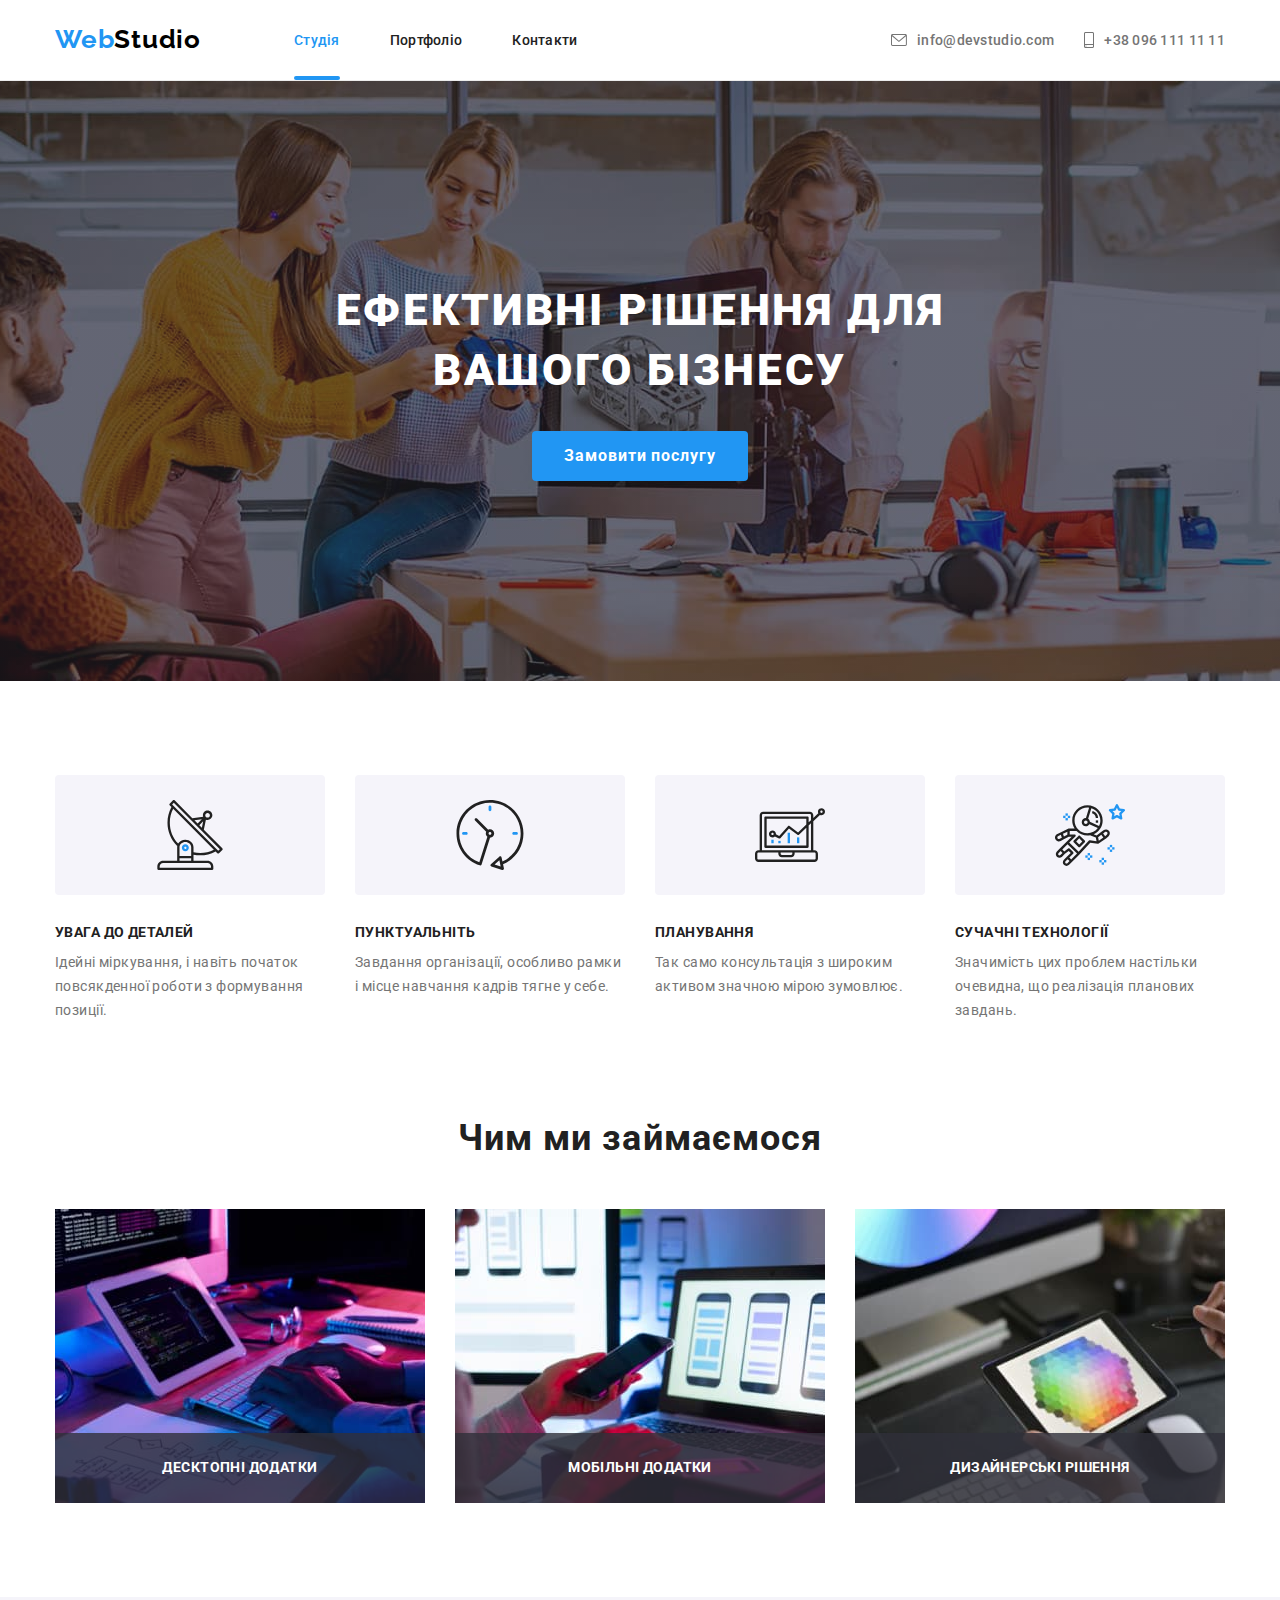
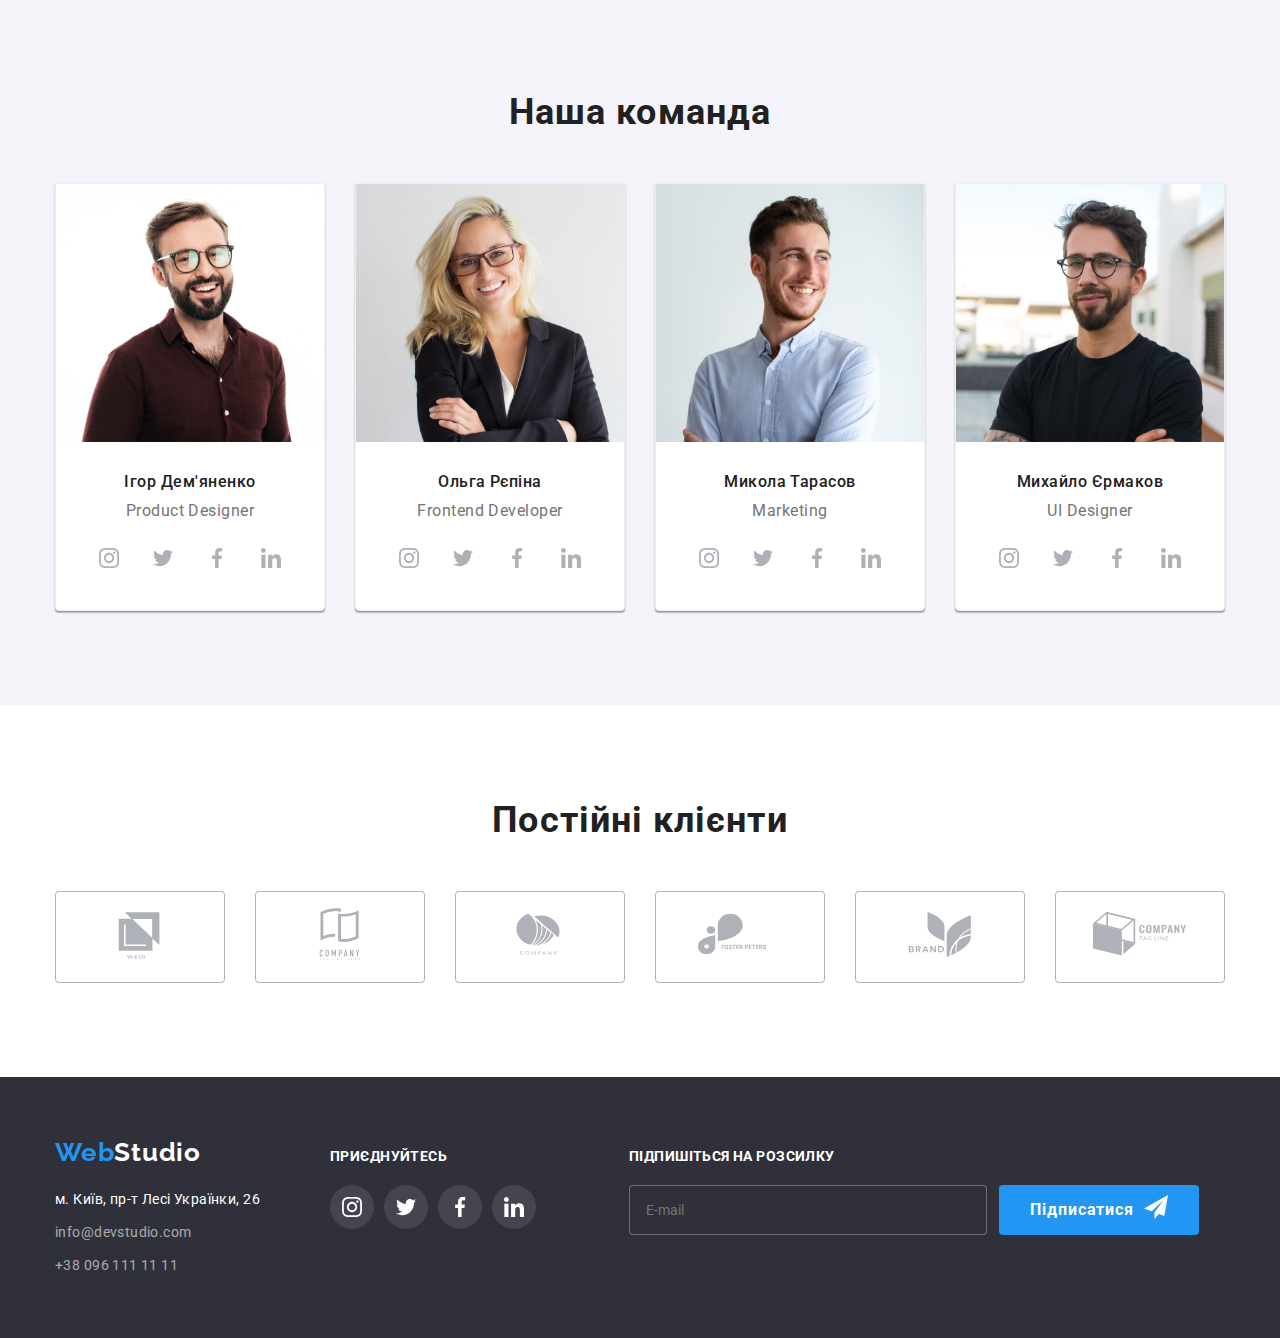
==== index.html @ 2a5bc701 "added files" ====
<!DOCTYPE html>
<html lang="uk">
  <head>
    <meta charset="UTF-8" />
    <meta http-equiv="X-UA-Compatible" content="IE=edge" />
    <meta name="viewport" content="width=device-width, initial-scale=1.0" />
    <title>WebStudio</title>
    <link rel="preconnect" href="https://fonts.googleapis.com" />
    <link rel="preconnect" href="https://fonts.gstatic.com" crossorigin />
    <link
      href="https://fonts.googleapis.com/css2?family=Raleway:wght@700&family=Roboto:wght@400;500;700;900&display=swap"
      rel="stylesheet" />
    <link
      rel="stylesheet"
      href="https://cdn.jsdelivr.net/npm/modern-normalize@1.1.0/modern-normalize.min.css" />
    <link rel="stylesheet" href="./css/main.min.css" />
    <!-- <link rel="stylesheet" href="./css/styles.css" /> -->
  </head>
  <body>
    <header class="page-header">
      <div class="container page-header-container">
        <nav class="page-navigation">
          <a class="logo link page-navigation__logo" href="./index.html">
            <span class="logo__first-part-logo">Web</span
            ><span class="logo__second-part-logo">Studio </span>
          </a>
          <ul class="menu list">
            <li>
              <a class="menu__link link current" href="./index.html">Студія</a>
            </li>
            <li>
              <a class="menu__link link" href="./portfolio.html">Портфоліо</a>
            </li>
            <li>
              <a class="menu__link link" href="#">Контакти</a>
            </li>
          </ul>
        </nav>
        <ul class="contact list">
          <li>
            <a
              class="contact-mail link"
              href="mailto:info@devstudio.com"
              target="_blank"
              rel="noopener noreferrer nofollow">
              <svg class="contact-mail__icon" width="16" height="12">
                <use href="./images/sprite.svg#icon-envelope"></use>
              </svg>

              info@devstudio.com
            </a>
          </li>
          <li>
            <a
              class="contact-tel link"
              href="tel:+380961111111"
              target="_blank"
              rel="noopener noreferrer nofollow">
              <svg class="contact-tel__icon" width="10" height="16">
                <use href="./images/sprite.svg#icon-smartphone"></use>
              </svg>

              +38 096 111 11 11
            </a>
          </li>
        </ul>
      </div>
    </header>
    <main>
      <section class="hero-section hero-overlay">
        <div class="container">
          <h1 class="hero-section__title">
            Ефективні рішення для вашого бізнесу
          </h1>
          <button class="modal-open-btn" type="button" data-modal-open>
            Замовити послугу
          </button>
        </div>
      </section>
      <section class="advantages-section">
        <div class="container">
          <h2 class="visually-hidden">Наші переваги</h2>
          <ul class="feature list">
            <li class="feature__item">
              <div class="feature__card">
                <svg
                  lang="en"
                  aria-label="antenna icon"
                  class="feature__icon"
                  width="70"
                  height="70">
                  <use href="./images/sprite.svg#icon-antenna"></use>
                </svg>
              </div>
              <h3 class="feature__title">Увага до деталей</h3>
              <p class="feature__descr">
                Ідейні міркування, і навіть початок повсякденної роботи з
                формування позиції.
              </p>
            </li>
            <li class="feature__item">
              <div class="feature__card">
                <svg
                  lang="en"
                  aria-label="clock icon"
                  class="feature__icon"
                  width="70"
                  height="70">
                  <use href="./images/sprite.svg#icon-clock"></use>
                </svg>
              </div>
              <h3 class="feature__title">Пунктуальніть</h3>
              <p class="feature__descr">
                Завдання організації, особливо рамки і місце навчання кадрів
                тягне у себе.
              </p>
            </li>
            <li class="feature__item">
              <div class="feature__card">
                <svg
                  lang="en"
                  aria-label="diagram icon"
                  class="feature__icon"
                  width="70"
                  height="70">
                  <use href="./images/sprite.svg#icon-diagram"></use>
                </svg>
              </div>
              <h3 class="feature__title">Планування</h3>
              <p class="feature__descr">
                Так само консультація з широким активом значною мірою зумовлює.
              </p>
            </li>
            <li class="feature__item">
              <div class="feature__card">
                <svg
                  lang="en"
                  aria-label="asronaut icon"
                  class="feature__icon"
                  width="70"
                  height="70">
                  <use href="./images/sprite.svg#icon-astronaut"></use>
                </svg>
              </div>
              <h3 class="feature__title">Сучачні технології</h3>
              <p class="feature__descr">
                Значимість цих проблем настільки очевидна, що реалізація
                планових завдань.
              </p>
            </li>
          </ul>
        </div>
      </section>
      <section class="section about-section">
        <div class="container">
          <h2 class="section-title">Чим ми займаємося</h2>
          <ul class="box list">
            <li class="box__item">
              <img
                src="./images/box1.jpg"
                alt="Людина працює за комп'ютером"
                width="370"
                height="294" />
              <p class="box__overlay">Десктопні додатки</p>
            </li>
            <li class="box__item">
              <img
                src="./images/box2.jpg"
                alt="Людина тримає у руці телефон"
                width="370"
                height="294" />
              <p class="box__overlay">Мобільні додатки</p>
            </li>
            <li class="box__item">
              <img
                src="./images/box3.jpg"
                alt="Людина тримає у руці планшет"
                width="370"
                height="294" />
              <p class="box__overlay">Дизайнерські рішення</p>
            </li>
          </ul>
        </div>
      </section>
      <section class="team-section section">
        <div class="container">
          <h2 class="section-title">Наша команда</h2>

          <ul class="team-list list">
            <li class="team-list__item">
              <div class="team-member">
                <img
                  src="./images/img.jpg"
                  alt="чоловік у коричневій сорочці"
                  width="270"
                  height="260" />
              </div>
              <div class="team-member__meta">
                <h3 class="team-member__name">Ігор Дем'яненко</h3>
                <p class="team-member__position">Product Designer</p>
                <ul class="social-list list">
                  <li class="social-list__item">
                    <a href="" class="social-list__link">
                      <svg
                        lang="en"
                        aria-label="instagram icon"
                        class="social-list__icon">
                        <use href="./images/sprite.svg#icon-instagram"></use>
                      </svg>
                    </a>
                  </li>
                  <li class="social-list__item">
                    <a href="" class="social-list__link">
                      <svg
                        lang="en"
                        aria-label="twitter icon"
                        class="social-list__icon">
                        <use href="./images/sprite.svg#icon-twitter"></use>
                      </svg>
                    </a>
                  </li>
                  <li class="social-list__item">
                    <a href="" class="social-list__link">
                      <svg
                        lang="en"
                        aria-label="facebook icon"
                        class="social-list__icon">
                        <use href="./images/sprite.svg#icon-facebook"></use>
                      </svg>
                    </a>
                  </li>
                  <li class="social-list__item">
                    <a href="" class="social-list__link">
                      <svg
                        lang="en"
                        aria-label="linkedin icon"
                        class="social-list__icon">
                        <use href="./images/sprite.svg#icon-linkedin"></use>
                      </svg>
                    </a>
                  </li>
                </ul>
              </div>
            </li>
            <li class="team-list__item">
              <div class="team-member">
                <img
                  src="./images/img1.jpg"
                  alt="жінка у чорному піджаку"
                  width="270"
                  height="260" />
              </div>
              <div class="team-member__meta">
                <h3 class="team-member__name">Ольга Рєпіна</h3>
                <p class="team-member__position">Frontend Developer</p>
                <ul class="social-list list">
                  <li class="social-list__item">
                    <a href="" class="social-list__link">
                      <svg
                        lang="en"
                        aria-label="instagram icon"
                        class="social-list__icon">
                        <use href="./images/sprite.svg#icon-instagram"></use>
                      </svg>
                    </a>
                  </li>
                  <li class="social-list__item">
                    <a href="" class="social-list__link">
                      <svg
                        lang="en"
                        aria-label="twitter icon"
                        class="social-list__icon">
                        <use href="./images/sprite.svg#icon-twitter"></use>
                      </svg>
                    </a>
                  </li>
                  <li class="social-list__item">
                    <a href="" class="social-list__link">
                      <svg
                        lang="en"
                        aria-label="facebook icon"
                        class="social-list__icon">
                        <use href="./images/sprite.svg#icon-facebook"></use>
                      </svg>
                    </a>
                  </li>
                  <li class="social-list__item">
                    <a href="" class="social-list__link">
                      <svg
                        lang="en"
                        aria-label="linkedin icon"
                        class="social-list__icon">
                        <use href="./images/sprite.svg#icon-linkedin"></use>
                      </svg>
                    </a>
                  </li>
                </ul>
              </div>
            </li>

            <li class="team-list__item">
              <div class="team-member">
                <img
                  src="./images/img2.jpg"
                  alt="чоловік у білій сорочці"
                  width="270"
                  height="260" />
              </div>
              <div class="team-member__meta">
                <h3 class="team-member__name">Микола Тарасов</h3>
                <p class="team-member__position">Marketing</p>
                <ul class="social-list list">
                  <li class="social-list__item">
                    <a href="" class="social-list__link">
                      <svg
                        lang="en"
                        aria-label="instagram icon"
                        class="social-list__icon">
                        <use href="./images/sprite.svg#icon-instagram"></use>
                      </svg>
                    </a>
                  </li>
                  <li class="social-list__item">
                    <a href="" class="social-list__link">
                      <svg
                        lang="en"
                        aria-label="twitter icon"
                        class="social-list__icon">
                        <use href="./images/sprite.svg#icon-twitter"></use>
                      </svg>
                    </a>
                  </li>
                  <li class="social-list__item">
                    <a href="" class="social-list__link">
                      <svg
                        lang="en"
                        aria-label="facebook icon"
                        class="social-list__icon">
                        <use href="./images/sprite.svg#icon-facebook"></use>
                      </svg>
                    </a>
                  </li>
                  <li class="social-list__item">
                    <a href="" class="social-list__link">
                      <svg
                        lang="en"
                        aria-label="linkedin icon"
                        class="social-list__icon">
                        <use href="./images/sprite.svg#icon-linkedin"></use>
                      </svg>
                    </a>
                  </li>
                </ul>
              </div>
            </li>

            <li class="team-list__item">
              <div class="team-member">
                <img
                  src="./images/img3.jpg"
                  alt="чоловік у чорній футболці"
                  width="270"
                  height="260" />
              </div>

              <div class="team-member__meta">
                <h3 class="team-member__name">Михайло Єрмаков</h3>
                <p class="team-member__position">UI Designer</p>
                <ul class="social-list list">
                  <li class="social-list__item">
                    <a href="" class="social-list__link">
                      <svg
                        lang="en"
                        aria-label="instagram icon"
                        class="social-list__icon">
                        <use href="./images/sprite.svg#icon-instagram"></use>
                      </svg>
                    </a>
                  </li>
                  <li class="social-list__item">
                    <a href="" class="social-list__link">
                      <svg
                        lang="en"
                        aria-label="twitter icon"
                        class="social-list__icon">
                        <use href="./images/sprite.svg#icon-twitter"></use>
                      </svg>
                    </a>
                  </li>
                  <li class="social-list__item">
                    <a href="" class="social-list__link">
                      <svg
                        lang="en"
                        aria-label="facebook icon"
                        class="social-list__icon">
                        <use href="./images/sprite.svg#icon-facebook"></use>
                      </svg>
                    </a>
                  </li>
                  <li class="social-list__item">
                    <a href="" class="social-list__link">
                      <svg
                        lang="en"
                        aria-label="linkedin icon"
                        class="social-list__icon">
                        <use href="./images/sprite.svg#icon-linkedin"></use>
                      </svg>
                    </a>
                  </li>
                </ul>
              </div>
            </li>
          </ul>
        </div>
      </section>

      <section class="clients-section section">
        <div class="container">
          <h2 class="section-title">Постійні клієнти</h2>
          <ul class="clients-list list">
            <li class="clients-list__item">
              <a href="" class="clients-list__link link">
                <svg
                  lang="en"
                  aria-label="logo yaco icon"
                  class="clients-list__icon"
                  width="106"
                  height="60">
                  <use href="./images/sprite.svg#icon-logoyaco"></use>
                </svg>
              </a>
            </li>
            <li class="clients-list__item">
              <a href="" class="clients-list__link link">
                <svg
                  lang="en"
                  aria-label="logo company"
                  class="clients-list__icon"
                  width="106"
                  height="60">
                  <use href="./images/sprite.svg#icon-logocompany"></use>
                </svg>
              </a>
            </li>
            <li class="clients-list__item">
              <a href="" class="clients-list__link link">
                <svg
                  lang="en"
                  aria-label="logo company"
                  class="clients-list__icon"
                  width="106"
                  height="60">
                  <use href="./images/sprite.svg#icon-logocomp"></use>
                </svg>
              </a>
            </li>
            <li class="clients-list__item">
              <a href="" class="clients-list__link link">
                <svg
                  lang="en"
                  aria-label="logo foster peters"
                  class="clients-list__icon"
                  width="106"
                  height="60">
                  <use href="./images/sprite.svg#icon-foster"></use>
                </svg>
              </a>
            </li>
            <li class="clients-list__item">
              <a href="" class="clients-list__link link">
                <svg
                  lang="en"
                  aria-label="logo brand"
                  class="clients-list__icon"
                  width="106"
                  height="60">
                  <use href="./images/sprite.svg#icon-brand"></use>
                </svg>
              </a>
            </li>
            <li class="clients-list__item">
              <a href="" class="clients-list__link link">
                <svg
                  lang="en"
                  aria-label="logo company tag line"
                  class="clients-list__icon"
                  width="106"
                  height="60">
                  <use href="./images/sprite.svg#icon-tagline"></use>
                </svg>
              </a>
            </li>
          </ul>
        </div>
      </section>
    </main>

    <footer class="footer-section">
      <div class="container">
        <div class="address-container">
          <div>
            <a class="logo link" href="./index.html">
              <span class="logo__first-part-logo">Web</span
              ><span class="footer-section__logo">Studio </span>
            </a>
            <address class="address-section">
              <ul class="footer-list list">
                <li class="footer-list__item">
                  <a
                    class="footer-list__address link"
                    href="https://goo.gl/maps/guukoqneZC2maSvj9"
                    target="_blank"
                    rel="noopener noreferrer nofollow"
                    >м. Київ, пр-т Лесі Українки, 26</a
                  >
                </li>
                <li class="footer-list__item">
                  <a
                    class="footer-list__email link"
                    href="mailto:info@devstudio.com"
                    target="_blank"
                    rel="noopener noreferrer nofollow"
                    >info@devstudio.com</a
                  >
                </li>
                <li class="footer-list__item">
                  <a
                    class="footer-list__tel link"
                    href="tel:+380961111111"
                    target="_blank"
                    rel="noopener noreferrer nofollow"
                    >+38 096 111 11 11</a
                  >
                </li>
              </ul>
            </address>
          </div>
          <div class="footer-social-links">
            <strong class="footer-social-links__title">приєднуйтесь</strong>
            <ul class="footer-social-list list">
              <li class="footer-social-list__item">
                <a href="" class="footer-social-list__link">
                  <svg
                    lang="en"
                    aria-label="instagram icon"
                    class="footer-social-list__icon">
                    <use href="./images/sprite.svg#icon-instagram-footer"></use>
                  </svg>
                </a>
              </li>
              <li class="footer-social-list__item">
                <a href="" class="footer-social-list__link">
                  <svg
                    lang="en"
                    aria-label="twitter icon"
                    class="footer-social-list__icon">
                    <use href="./images/sprite.svg#icon-twitter-footer"></use>
                  </svg>
                </a>
              </li>
              <li class="footer-social-list__item">
                <a href="" class="footer-social-list__link">
                  <svg
                    lang="en"
                    aria-label="facebook icon"
                    class="footer-social-list__icon">
                    <use href="./images/sprite.svg#icon-facebook-footer"></use>
                  </svg>
                </a>
              </li>
              <li class="footer-social-list__item">
                <a href="" class="footer-social-list__link">
                  <svg
                    lang="en"
                    aria-label="linkedin icon"
                    class="footer-social-list__icon">
                    <use href="./images/sprite.svg#icon-linkedin-footer"></use>
                  </svg>
                </a>
              </li>
            </ul>
          </div>
          <form class="subscribe-form">
            <div class="subscribe-section">
              <strong class="subscribe-form__title"
                >Підпишіться на розсилку</strong
              >
              <span class="subscribe-form__field">
                <label class="subscribe-form__label"></label>

                <input
                  type="email"
                  name="user-email"
                  placeholder="E-mail"
                  class="subscribe-form__input"
                  required />

                <button type="submit" class="subscribe-btn">
                  Підписатися
                  <svg class="subscribe-btn__icon" width="24" height="24">
                    <use href="./images/sprite.svg#icon-send"></use>
                  </svg>
                </button>
              </span>
            </div>
          </form>
        </div>
      </div>
    </footer>

    <div class="backdrop is-hidden" data-modal>
      <div class="modal">
        <button type="button" class="close-modal-btn" data-modal-close>
          <svg class="close-modal-btn__icon" width="18" height="18">
            <use href="./images/sprite.svg#icon-close"></use>
          </svg>
        </button>
        <p class="modal-form-title">Залиште свої дані, ми вам передзвонимо</p>
        <form class="modal-form">
          <label class="modal-form__label">
            <span class="modal-form__text">Ім'я</span>
            <span class="modal-form__wrapper">
              <input
                type="text"
                name="user-name"
                class="modal-form__input"
                required
                pattern="[a-zA-Zа-яА-ЯіІїЇ`ʼ]+" />
              <svg class="modal-form__icon" width="18" height="18">
                <use href="./images/sprite.svg#icon-person-black"></use>
              </svg>
            </span>
          </label>

          <label class="modal-form__label">
            <span class="modal-form__text">Телефон</span>
            <span class="modal-form__wrapper">
              <input
                type="tel"
                name="user-phone"
                class="modal-form__input"
                required
                pattern="[0-9]{3}-[0-9]{3}-[0-9]{2}-[0-9]{2}"
                title="XXX-XXX-XX-XX" />
              <svg class="modal-form__icon" width="18" height="18">
                <use href="./images/sprite.svg#icon-phone-black"></use>
              </svg>
            </span>
          </label>
          <label class="modal-form__label">
            <span class="modal-form__text">Пошта</span>
            <span class="modal-form__wrapper">
              <input
                type="email"
                name="user-email"
                class="modal-form__input"
                required />
              <svg class="modal-form__icon" width="18" height="18">
                <use href="./images/sprite.svg#icon-email-black"></use>
              </svg>
            </span>
          </label>
          <label class="modal-form__textarea">
            <span class="modal-form__text">Коментар</span>
            <textarea
              name="user-message"
              class="modal-form__message"
              placeholder="Введіть текст"></textarea>
          </label>
          <label class="modal-form__check-field">
            <input
              type="checkbox"
              class="modal-form__check"
              name="user-policy"
              required />
            <svg class="modal-form__own-checkbox" width="16" height="15">
              <use
                class="modal-form__own-checkbox-icon"
                href="./images/sprite.svg#icon-checkbox"></use>
            </svg>
            <span class="modal-form__policy"
              >Погоджуюся з розсилкою та приймаю&nbsp;</span
            ><a class="modal-form__policy-link" href="">Умови договору</a>
          </label>
          <button type="submit" class="modal-form-submit-btn">
            Відправити
          </button>
        </form>
      </div>
    </div>
    <script src="./js/modal.js"></script>
  </body>
</html>
---- css/main.min.css ----
:root{--accent-color: #2196f3;--primary-font: "Roboto", sans-serif;--secondary-font: "Raleway", sans-serif;--primary-text-color: #212121;--secondary-text-color: #757575;--main-color: #fff;--logo-color: #000;--background-active-btn: #188ce8;--footer-contacts-text: rgba(255, 255, 255, 0.6);--secondary-background-color: #2f303a;--team-section-bgc: #f5f4fa;--boder-color: #eeeeee;--card-gap: 30px;--hero-bcg-color: #c4c4c4;--social-icon-color-team: #afb1b8;--transition-dur-and-func: 250ms cubic-bezier(0.4, 0, 0.2, 1)}.footer-social-list__link,.clients-list__item,.clients-list,.social-list__link,.box__overlay,.feature__card,.close-modal-btn{display:flex;align-items:center;justify-content:center}.visually-hidden{position:absolute;white-space:nowrap;width:1px;height:1px;overflow:hidden;border:0;padding:0;clip:rect(0 0 0 0);clip-path:inset(50%);margin:-1px}h1,h2,h3,h4,p{margin-top:0;margin-bottom:0}ul,ol{margin-top:0;margin-bottom:0;padding-left:0}address{font-style:normal}.link{text-decoration:none}.list{list-style:none}img{display:block;max-width:100%;height:auto}button{cursor:pointer}body{font-family:var(--primary-font);font-size:14px;line-height:1.19;letter-spacing:.03em;color:var(--primary-text-color);background-color:var(--main-color)}.section{padding-top:94px;padding-bottom:94px}.container{width:1200px;margin-left:auto;margin-right:auto;padding-left:15px;padding-right:15px}.modal-open-btn{font-weight:700;font-size:16px;line-height:1.88;letter-spacing:.06em;color:var(--main-color);background:var(--accent-color);border:none;border-radius:4px;padding:10px 32px;transition:background-color var(--transition-dur-and-func),box-shadow var(--transition-dur-and-func)}.modal-open-btn:hover,.modal-open-btn:focus{background-color:var(--background-active-btn);box-shadow:0px 4px 4px rgba(0,0,0,.15)}.logo__first-part-logo,.logo__second-part-logo,.footer-section__logo{font-family:var(--secondary-font);font-size:26px;font-weight:700;line-height:1.1923076923;letter-spacing:.03em;color:var(--accent-color)}.logo__second-part-logo{color:var(--logo-color)}.footer-section__logo{color:var(--main-color)}.page-navigation__logo{padding-top:24px;padding-bottom:25px;margin-right:93px}.page-navigation{display:flex;align-items:center}.menu{display:flex;column-gap:50px}.menu .link.current{color:var(--accent-color)}.menu__link{font-weight:500;line-height:1.14;letter-spacing:.02em;color:var(--primary-text-color);padding-top:32px;padding-bottom:32px;transition:color var(--transition-dur-and-func);position:relative}.menu__link:hover,.menu__link:focus{color:var(--accent-color)}.current::after{content:"";position:absolute;bottom:0;left:0;width:100%;height:4px;border-radius:2px;background-color:var(--accent-color)}.page-header{border-bottom:1px solid #ececec}.page-header-container{display:flex;align-items:center}.contact-mail,.contact-tel{display:flex;align-items:center;font-size:14px;font-weight:500;line-height:1.1428571429;letter-spacing:.02em;color:var(--secondary-text-color);padding-top:32px;padding-bottom:32px;fill:currentColor;transition:color var(--transition-dur-and-func)}.contact-mail:hover,.contact-mail:focus,.contact-tel:hover,.contact-tel:focus{color:var(--accent-color)}.contact{display:flex;margin-left:auto;column-gap:30px}.contact-mail__icon{margin-right:10px;fill:var(--secondary-text-color);transition:fill var(--transition-dur-and-func)}.contact-mail:hover .contact-mail__icon,.contact-mail:focus .contact-mail__icon{fill:var(--accent-color)}.contact-tel__icon{margin-right:10px;fill:var(--secondary-text-color);transition:fill var(--transition-dur-and-func)}.contact-tel:hover .contact-tel__icon,.contact-tel:focus .contact-tel__icon{fill:var(--accent-color)}.backdrop{position:fixed;top:0;left:0;width:100%;height:100%;background-color:rgba(0,0,0,.2);z-index:100;transition:opacity 500ms ease,visibility 500ms ease}.backdrop.is-hidden{visibility:hidden;opacity:0;pointer-events:none}.modal{position:absolute;top:50%;left:50%;transform:translate(-50%, -50%);width:528px;height:581px;background-color:var(--main-color);padding:40px}.close-modal-btn{position:absolute;top:8px;right:8px;width:30px;height:30px;border-radius:50%;background-color:rgba(0,0,0,0);border:1px solid rgba(0,0,0,.1);padding:0}.close-modal-btn:hover .close-modal-btn__icon,.close-modal-btn:focus .close-modal-btn__icon{fill:var(--accent-color)}.modal-form-title{font-size:20px;font-weight:700;line-height:1.15;letter-spacing:.03em;text-align:center;margin-bottom:12px}.modal-form{display:flex;flex-direction:column}.modal-form__label{margin-bottom:10px}.modal-form__text{display:block;font-size:12px;line-height:1.17;letter-spacing:.01em;color:var(--secondary-text-color);margin-bottom:4px}.modal-form__wrapper{position:relative;display:block}.modal-form__input{width:100%;height:40px;border-radius:4px;border:1px solid rgba(33,33,33,.2);padding-left:42px;transition:border-color var(--transition-dur-and-func)}.modal-form__input:focus{outline:none;border-color:var(--accent-color)}.modal-form__input:focus+.modal-form__icon{fill:var(--accent-color)}.modal-form__icon{position:absolute;top:50%;left:12px;transform:translateY(-50%);display:block;background-color:var(--main-color);transition:fill var(--transition-dur-and-func)}.modal-form__message{width:100%;height:120px;border-radius:4px;border:1px solid rgba(33,33,33,.2);padding:12px;resize:none;transition:border-color var(--transition-dur-and-func)}.modal-form__message::placeholder{font-size:12px;line-height:1.17;letter-spacing:.01em;color:rgba(117,117,117,.5)}.modal-form__message:focus{outline:none;border-color:var(--accent-color)}.modal-form__textarea{margin-bottom:20px}.modal-form__check-field{display:flex;align-items:center;justify-content:center;margin-bottom:30px}.modal-form__check{position:absolute;appearance:none}.modal-form__check:checked+.modal-form__own-checkbox{background-color:var(--accent-color)}.modal-form__check:checked+.modal-form__own-checkbox:focus+.modal-form__own-checkbox{box-shadow:0px 4px 4px rgba(0,0,0,.25)}.modal-form__check:checked+.modal-form__own-checkbox .modal-form__own-checkbox-icon{display:block}.modal-form__own-checkbox{border:1px solid var(--logo-color);border-radius:2px;cursor:pointer;margin-right:10px}.modal-form__own-checkbox-icon{display:none}.modal-form-submit-btn{width:200px;height:50px;align-self:center;font-weight:700;font-size:16px;line-height:1.88;letter-spacing:.06em;color:var(--main-color);background:var(--accent-color);border:none;border-radius:4px;padding:10px 52px;transition:background-color var(--transition-dur-and-func),box-shadow var(--transition-dur-and-func)}.modal-form-submit-btn:hover,.modal-form-submit-btn:focus{background-color:var(--background-active-btn);box-shadow:0px 4px 4px rgba(0,0,0,.15)}.modal-form__policy{line-height:1.71;color:var(--secondary-text-color)}.modal-form__policy-link{color:var(--accent-color)}.hero-section{padding-bottom:200px;padding-top:200px;text-align:center;background-color:var(--secondary-background-color)}.hero-overlay{max-width:1600px;min-height:600px;margin-left:auto;margin-right:auto;background-color:var(--hero-bcg-color);background-image:linear-gradient(rgba(47, 48, 58, 0.4), rgba(47, 48, 58, 0.4)),url(../images/heroimg.jpg);background-size:cover;background-position:center}.hero-section__title{font-weight:900;font-size:44px;line-height:1.36;text-align:center;letter-spacing:.06em;text-transform:uppercase;color:var(--main-color);width:696px;margin-left:auto;margin-right:auto;margin-bottom:30px}.advantages-section{padding-top:94px}.feature{display:flex;gap:30px}.feature__item{flex-basis:calc((100% - 90px)/4)}.feature__title{font-weight:700;font-size:14px;line-height:1.14;text-transform:uppercase;margin-bottom:10px}.feature__descr{line-height:1.71;color:var(--secondary-text-color)}.feature__card{height:120px;background-color:var(--team-section-bgc);margin-bottom:30px;border-radius:4px;transition:box-shadow var(--transition-dur-and-func)}.feature__card:hover,.feature__card:focus{box-shadow:0px 4px 4px rgba(0,0,0,.25)}.about-section{padding-top:94px}.box{display:flex;gap:30px}.box__item{flex-basis:calc((100% - 60px)/3);position:relative;overflow:hidden;z-index:100}.box__overlay{position:absolute;font-family:var(--primary-font);font-weight:700;line-height:1.14;color:var(--main-color);text-transform:uppercase;background-color:rgba(47,48,58,.8);box-shadow:0px 4px 4px rgba(0,0,0,.25);width:370px;height:70px;bottom:0;right:0}.team-list{display:flex;gap:30px}.team-section{background-color:var(--team-section-bgc)}.section-title{font-weight:700;font-size:36px;line-height:1.17;letter-spacing:.03em;margin-bottom:50px;text-align:center}.team-member__name{font-weight:500;font-size:16px;letter-spacing:.03em;margin-bottom:10px;text-align:center}.team-member__position{font-size:16px;letter-spacing:.03em;color:var(--secondary-text-color);text-align:center;margin-bottom:16px}.team-list__item{flex-basis:calc(100% - 22.5px);border:1px solid var(--boder-color);box-shadow:0px 1px 3px rgba(0,0,0,.12),0px 1px 1px rgba(0,0,0,.14),0px 2px 1px rgba(0,0,0,.2);border-radius:0px 0px 4px 4px;background-color:var(--main-color)}.team-member__meta{padding-top:30px;padding-bottom:30px}.team-member{background-color:var(--main-color)}.social-list__icon{width:20px;height:20px;fill:var(--social-icon-color-team);transition:fill var(--transition-dur-and-func)}.social-list__link:hover .social-list__icon,.social-list__link:focus .social-list__icon{fill:var(--main-color)}.social-list{display:flex;justify-content:center;column-gap:10px}.social-list__link{width:44px;height:44px;border-radius:50%;background-color:var(--main-color);transition:background-color var(--transition-dur-and-func)}.social-list__link:hover,.social-list__link:focus{background-color:var(--accent-color)}.clients-list{column-gap:30px}.clients-list__item{width:170px;height:92px;border-radius:4px;border:1px solid var(--social-icon-color-team);transition:border var(--transition-dur-and-func),fill var(--transition-dur-and-func)}.clients-list__item:hover,.clients-list__item:focus{border:1px solid var(--accent-color);fill:var(--accent-color)}.clients-list__link{fill:var(--social-icon-color-team);transition:fill var(--transition-dur-and-func)}.clients-list__link:hover,.clients-list__link:focus{fill:var(--accent-color)}.clients-list__icon{transition:fill var(--transition-dur-and-func)}.clients-list__link:hover .clients-list__icon,.clients-list__link:focus .clients-list__icon{fill:var(--accent-color)}.footer-list__address,.footer-list__email,.footer-list__tel{line-height:1.71;color:var(--main-color);transition:color var(--transition-dur-and-func)}.footer-list__address:hover,.footer-list__address:focus,.footer-list__email:hover,.footer-list__email:focus,.footer-list__tel:hover,.footer-list__tel:focus{color:var(--accent-color)}.footer-list__email,.footer-list__tel{color:var(--footer-contacts-text)}.footer-section{background-color:var(--secondary-background-color);padding-top:60px;padding-bottom:60px}.address-section{margin-top:20px}.address-container{display:flex;align-items:baseline}.footer-list__item:not(:last-child){margin-bottom:9px}.footer-social-links__title{font-weight:700;font-size:14px;line-height:1.14;text-transform:uppercase;color:var(--main-color);margin-bottom:20px}.footer-social-list__icon{width:20px;height:20px;fill:var(--main-color);transition:fill var(--transition-dur-and-func)}.footer-social-list__link:hover .footer-social-list__icon,.footer-social-list__link:focus .footer-social-list__icon{fill:var(--main-color)}.footer-social-list{display:flex;justify-content:center;column-gap:10px;margin-top:20px}.footer-social-list__link{width:44px;height:44px;border-radius:50%;background-color:rgba(255,255,255,.1);transition:background-color var(--transition-dur-and-func)}.footer-social-list__link:hover,.footer-social-list__link:focus{background-color:var(--accent-color)}.footer-social-links{margin-left:70px}.subscribe-form__title{line-height:1.14;letter-spacing:.03em;text-transform:uppercase;color:var(--main-color)}.subscribe-section{display:block;margin-left:93px;width:570px;height:86px}.subscribe-form__field{display:flex;margin-top:20px}.subscribe-form__input{width:100%;height:50px;border-radius:4px;border:1px solid rgba(255,255,255,.3);padding-top:15px;padding-bottom:15px;padding-left:16px;background-color:var(--secondary-background-color);color:var(--main-color)}.subscribe-form__input:focus{outline:none}.subscribe-btn{display:flex;column-gap:10px;justify-content:center;min-width:200px;height:50px;font-weight:700;font-size:16px;line-height:1.88;letter-spacing:.06em;color:var(--main-color);background:var(--accent-color);border:none;border-radius:4px;margin-left:12px;padding:10px 28px;transition:background-color var(--transition-dur-and-func),box-shadow var(--transition-dur-and-func)}.subscribe-btn:hover,.subscribe-btn:focus{background-color:var(--background-active-btn);box-shadow:0px 4px 4px rgba(0,0,0,.15)}.filter-open-btn{font-weight:500;font-size:16px;line-height:1.63;letter-spacing:.03em;color:var(--primary-text-color);background-color:var(--team-section-bgc);display:flex;border-radius:4px;border:none;padding:6px 22px;transition:color var(--transition-dur-and-func),background-color var(--transition-dur-and-func),box-shadow var(--transition-dur-and-func)}.filter-open-btn:hover,.filter-open-btn:focus{color:var(--main-color);background-color:var(--accent-color);box-shadow:0px 3px 1px rgba(0,0,0,.1),0px 1px 2px rgba(0,0,0,.08),0px 2px 2px rgba(0,0,0,.12)}.project-title{font-weight:700;font-size:18px;line-height:2;letter-spacing:.06em;color:var(--primary-text-color);margin-bottom:4px;margin-right:auto}.project-descr{line-height:1.88;margin-right:auto}.filter-items{display:flex;justify-content:center;gap:8px;margin-bottom:50px}.project-list{display:flex;flex-wrap:wrap;gap:30px}.project-descr{font-size:16px;letter-spacing:.03em;color:var(--secondary-text-color)}.project-item-descr{padding:20px 24px;border:1px solid var(--boder-color);border-top:none}.project-item-link{display:block;transition:box-shadow var(--transition-dur-and-func)}.project-item-link:hover,.project-item-link:focus{box-shadow:0px 1px 1px rgba(0,0,0,.12),0px 4px 4px rgba(0,0,0,.06),1px 4px 6px rgba(0,0,0,.16)}.project-item-overlay{position:absolute;top:0;left:0;font-family:var(--primary-font);font-size:18px;line-height:1.56;letter-spacing:.03em;color:var(--main-color);padding:63px 24px;width:100%;height:100%;transform:translateY(100%);transition:transform var(--transition-dur-and-func)}.project-card{position:relative;overflow:hidden}.project-item-link:hover .project-item-overlay,.project-item-link:focus .project-item-overlay{background:rgba(33,150,243,.9);transform:translateY(0%)}.backdrop{position:fixed;top:0;left:0;width:100%;height:100%;background-color:rgba(0,0,0,.2);z-index:100;transition:opacity 500ms ease,visibility 500ms ease}.backdrop.is-hidden{visibility:hidden;opacity:0;pointer-events:none}/*# sourceMappingURL=main.min.css.map */
---- css/styles.css ----
:root {
  --accent-color: #2196f3;
  --primary-font: 'Roboto', sans-serif;
  --secondary-font: 'Raleway', sans-serif;
  --primary-text-color: #212121;
  --secondary-text-color: #757575;
  --main-color: #fff;
  --logo-color: #000;
  --background-active-btn: #188ce8;
  --footer-contacts-text: rgba(255, 255, 255, 0.6);
  --secondary-background-color: #2f303a;
  --team-section-bgc: #f5f4fa;
  --boder-color: #eeeeee;
  --card-gap: 30px;
  --hero-bcg-color: #c4c4c4;
  --social-icon-color-team: #afb1b8;
  --transition-dur-and-func: 250ms cubic-bezier(0.4, 0, 0.2, 1);
}

h1,
h2,
h3,
h4,
p {
  margin-top: 0;
  margin-bottom: 0;
}

ul,
ol {
  margin-top: 0;
  margin-bottom: 0;
  padding-left: 0;
}

address {
  font-style: normal;
}

.link {
  text-decoration: none;
}
.list {
  list-style: none;
}
img {
  display: block;
  max-width: 100%;
  height: auto;
}
button {
  cursor: pointer;
}
body {
  font-family: var(--primary-font);
  font-size: 14px;
  line-height: 1.19;
  letter-spacing: 0.03em;

  color: var(--primary-text-color);
  background-color: var(--main-color);
}

.container {
  width: 1200px;
  margin-left: auto;
  margin-right: auto;
  padding-left: 15px;
  padding-right: 15px;
}

.section {
  padding-top: 94px;
  padding-bottom: 94px;
}

.visually-hidden {
  position: absolute;
  white-space: nowrap;
  width: 1px;
  height: 1px;
  overflow: hidden;
  border: 0;
  padding: 0;
  clip: rect(0 0 0 0);
  clip-path: inset(50%);
  margin: -1px;
}

/* Logo */

.start-logo,
.end-logo,
.footer-logo {
  font-family: var(--secondary-font);
  font-weight: 700;
  font-size: 26px;
  letter-spacing: 0.03em;
  color: var(--accent-color);
}
.end-logo {
  color: var(--logo-color);
}

.footer-logo {
  color: var(--main-color);
}

.logo {
  padding-top: 24px;
  padding-bottom: 25px;
  margin-right: 93px;
}

/* Menu */

.page-navigation {
  display: flex;
  align-items: center;
}

.menu {
  display: flex;
  column-gap: 50px;
}

.menu .link.current {
  color: var(--accent-color);
}

.menu-link {
  font-weight: 500;
  line-height: 1.14;
  letter-spacing: 0.02em;
  color: var(--primary-text-color);
  padding-top: 32px;
  padding-bottom: 32px;
  transition: color var(--transition-dur-and-func);
  position: relative;
}
.menu-link:hover,
.menu-link:focus {
  color: var(--accent-color);
}

.current::after {
  content: '';
  position: absolute;
  bottom: 0;
  left: 0;
  width: 100%;
  height: 4px;
  border-radius: 2px;
  background-color: var(--accent-color);
}
/* Header contacts */

.page-header {
  border-bottom: 1px solid #ececec;
}

.page-header-container {
  display: flex;
  align-items: center;
}

.contact-mail,
.contact-phone-number {
  display: flex;
  align-items: center;
  font-weight: 500;
  line-height: 1.14;
  letter-spacing: 0.02em;
  color: var(--secondary-text-color);
  padding-top: 32px;
  padding-bottom: 32px;
  fill: currentColor;
  transition: color var(--transition-dur-and-func);
}
.contact-mail:hover,
.contact-mail:focus {
  color: var(--accent-color);
}

.contact-phone-number:hover,
.contact-phone-number:focus {
  color: var(--accent-color);
}

.contact {
  display: flex;
  margin-left: auto;
  column-gap: 30px;
}

.contact-mail-icon {
  margin-right: 10px;
  fill: var(--secondary-text-color);
  transition: fill var(--transition-dur-and-func);
}

.contact-mail:hover .contact-mail-icon,
.contact-mail:focus .contact-mail-icon {
  fill: var(--accent-color);
}
.contact-phone-icon {
  margin-right: 10px;
  fill: var(--secondary-text-color);
  transition: fill var(--transition-dur-and-func);
}

.contact-phone-number:hover .contact-phone-icon,
.contact-phone-number:focus .contact-phone-icon {
  fill: var(--accent-color);
}

/* Hero */

.hero-section {
  padding-bottom: 200px;
  padding-top: 200px;
  text-align: center;
  background-color: var(--secondary-background-color);
}

.hero-overlay {
  max-width: 1600px;
  min-height: 600px;
  margin-left: auto;
  margin-right: auto;
  background-color: var(--hero-bcg-color);
  background-image: linear-gradient(rgba(47, 48, 58, 0.4), rgba(47, 48, 58, 0.4)),
    url(../images/heroimg.jpg);
  background-size: cover;
  background-position: center;
}
.hero-title {
  font-weight: 900;
  font-size: 44px;
  line-height: 1.36;
  text-align: center;
  letter-spacing: 0.06em;
  text-transform: uppercase;
  color: var(--main-color);
  width: 696px;
  margin-left: auto;
  margin-right: auto;
  margin-bottom: 30px;
}

/* Button */

.modal-open-btn {
  font-weight: 700;
  font-size: 16px;
  line-height: 1.88;
  letter-spacing: 0.06em;
  color: var(--main-color);
  background: var(--accent-color);
  border: none;
  border-radius: 4px;
  padding: 10px 32px;
  transition: background-color var(--transition-dur-and-func),
    box-shadow var(--transition-dur-and-func);
}
.modal-open-btn:hover,
.modal-open-btn:focus {
  background-color: var(--background-active-btn);
  box-shadow: 0px 4px 4px rgba(0, 0, 0, 0.15);
}

/* Features */

.advantages-section {
  padding-top: 94px;
}
.features {
  display: flex;
  gap: 30px;
}

.feature-item {
  flex-basis: calc((100%-90px) / 4);
}
.feature-title {
  font-weight: 700;
  font-size: 14px;
  line-height: 1.14;
  text-transform: uppercase;
  margin-bottom: 10px;
}

.feature-descr {
  line-height: 1.71;
  color: var(--secondary-text-color);
}

.feature-card {
  display: flex;
  justify-content: center;
  align-items: center;
  height: 120px;
  background-color: var(--team-section-bgc);
  margin-bottom: 30px;
  border-radius: 4px;
  transition: box-shadow var(--transition-dur-and-func);
}

.feature-card:hover,
.feature-card:focus {
  box-shadow: 0px 4px 4px rgba(0, 0, 0, 0.25);
}

/* About */

.about-section {
  padding-top: 94px;
}

.boxes {
  display: flex;
  gap: 30px;
}

.box-item {
  flex-basis: calc((100%-60px) / 3);
  position: relative;
  overflow: hidden;
  z-index: 100;
}

.about-item-overlay {
  display: flex;
  align-items: center;
  justify-content: center;
  position: absolute;
  font-family: var(--primary-font);
  font-weight: 700;
  line-height: 1.14;
  color: var(--main-color);
  text-transform: uppercase;
  background-color: rgba(47, 48, 58, 0.8);
  box-shadow: 0px 4px 4px rgba(0, 0, 0, 0.25);
  width: 370px;
  height: 70px;
  bottom: 0;
  right: 0;
}
/* Team */

.team {
  display: flex;
  gap: 30px;
}

.team-section {
  background-color: var(--team-section-bgc);
}

.section-title {
  font-weight: 700;
  font-size: 36px;
  line-height: 1.17;
  letter-spacing: 0.03em;
  margin-bottom: 50px;
  text-align: center;
}

.team-card-title {
  font-weight: 500;
  font-size: 16px;
  letter-spacing: 0.03em;
  margin-bottom: 10px;
  text-align: center;
}
.team-card-descr {
  font-size: 16px;
  letter-spacing: 0.03em;
  color: var(--secondary-text-color);
  text-align: center;
  margin-bottom: 16px;
}

.team-item {
  flex-basis: calc((100%-90px / 4));
  border: 1px solid var(--boder-color);

  box-shadow: 0px 1px 3px rgba(0, 0, 0, 0.12), 0px 1px 1px rgba(0, 0, 0, 0.14),
    0px 2px 1px rgba(0, 0, 0, 0.2);
  border-radius: 0px 0px 4px 4px;

  background-color: var(--main-color);
}

.team-card-text {
  padding-top: 30px;
  padding-bottom: 30px;
}

.team-card {
  background-color: var(--main-color);
}

.social-list-icon {
  width: 20px;
  height: 20px;
  fill: var(--social-icon-color-team);
  transition: fill var(--transition-dur-and-func);
}

.social-list {
  display: flex;
  justify-content: center;
  column-gap: 10px;
}

.social-list-link {
  display: flex;
  align-items: center;
  justify-content: center;
  width: 44px;
  height: 44px;
  border-radius: 50%;
  background-color: var(--main-color);
  transition: background-color var(--transition-dur-and-func);
}

.social-list-link:hover,
.social-list-link:focus {
  background-color: var(--accent-color);
}
.social-list-link:hover .social-list-icon,
.social-list-link:focus .social-list-icon {
  fill: var(--main-color);
}

/* Clients */

.clients-list {
  display: flex;
  justify-content: center;
  align-items: center;
  column-gap: 30px;
}

.clients-items {
  display: flex;
  justify-content: center;
  align-items: center;
  width: 170px;
  height: 92px;
  border-radius: 4px;
  border: 1px solid var(--social-icon-color-team);
  transition: border var(--transition-dur-and-func), fill var(--transition-dur-and-func);
}

.clients-items:hover,
.clients-items:focus {
  border: 1px solid var(--accent-color);
  fill: var(--accent-color);
}

.clients-list-link {
  fill: var(--social-icon-color-team);
  transition: fill var(--transition-dur-and-func);
}
.clients-list-link:hover,
.clients-list-link:focus {
  fill: var(--accent-color);
}

.clients-list-icon {
  transition: fill var(--transition-dur-and-func);
}

.clients-list-link:hover .clients-list-icon,
.clients-list-link:focus .clients-list-icon {
  fill: var(--accent-color);
}

/* Footer */

.footer-address,
.footer-contacts {
  line-height: 1.71;
  color: var(--main-color);
  transition: color var(--transition-dur-and-func);
}
.footer-contacts {
  color: var(--footer-contacts-text);
}
.footer-contacts:hover,
.footer-contacts:focus {
  color: var(--accent-color);
}

.footer-address:hover,
.footer-address:focus {
  color: var(--accent-color);
}
.footer-section {
  background-color: var(--secondary-background-color);
  padding-top: 60px;
  padding-bottom: 60px;
}

.address-section {
  margin-top: 20px;
}

.address-container {
  display: flex;
  align-items: baseline;
}

.footer-item:not(:last-child) {
  margin-bottom: 9px;
}

.footer-social-links-title {
  font-weight: 700;
  font-size: 14px;
  line-height: 1.14;
  text-transform: uppercase;
  color: var(--main-color);
  margin-bottom: 20px;
}

.footer-social-list-icon {
  width: 20px;
  height: 20px;
  fill: var(--main-color);
  transition: fill var(--transition-dur-and-func);
}

.footer-social-list {
  display: flex;
  justify-content: center;
  column-gap: 10px;
  margin-top: 20px;
}

.footer-social-list-link {
  display: flex;
  align-items: center;
  justify-content: center;
  width: 44px;
  height: 44px;
  border-radius: 50%;
  background-color: rgba(255, 255, 255, 0.1);
  transition: background-color var(--transition-dur-and-func);
}

.footer-social-list-link:hover,
.footer-social-list-link:focus {
  background-color: var(--accent-color);
}
.footer-social-list-link:hover .footer-social-list-icon,
.footer-social-list-link:focus .footer-social-list-icon {
  fill: var(--main-color);
}

.footer-social-links {
  margin-left: 70px;
}
/* Portfolio page */

.filter-open-btn {
  font-weight: 500;
  font-size: 16px;
  line-height: 1.63;
  letter-spacing: 0.03em;
  color: var(--primary-text-color);
  background-color: var(--team-section-bgc);
  display: flex;
  border-radius: 4px;
  border: none;
  padding: 6px 22px;
  transition: color var(--transition-dur-and-func), background-color var(--transition-dur-and-func),
    box-shadow var(--transition-dur-and-func);
}
.filter-open-btn:hover,
.filter-open-btn:focus {
  color: var(--main-color);
  background-color: var(--accent-color);
  box-shadow: 0px 3px 1px rgba(0, 0, 0, 0.1), 0px 1px 2px rgba(0, 0, 0, 0.08),
    0px 2px 2px rgba(0, 0, 0, 0.12);
}

.project-title {
  font-weight: 700;
  font-size: 18px;
  line-height: 2;
  letter-spacing: 0.06em;
  color: var(--primary-text-color);
  margin-bottom: 4px;
  margin-right: auto;
}
.project-descr {
  line-height: 1.88;
  margin-right: auto;
}

.filter-items {
  display: flex;
  justify-content: center;
  gap: 8px;
  margin-bottom: 50px;
}

.project-list {
  display: flex;
  flex-wrap: wrap;
  gap: 30px;
}

.project-item {
  flex-basis: calc(100% -60px / 3);
}

.project-descr {
  font-size: 16px;
  letter-spacing: 0.03em;
  color: var(--secondary-text-color);
}

.project-item-descr {
  padding: 20px 24px;
  border: 1px solid var(--boder-color);
  border-top: none;
}

.project-item-link {
  display: block;
  transition: box-shadow var(--transition-dur-and-func);
}

.project-item-link:hover,
.project-item-link:focus {
  box-shadow: 0px 1px 1px rgba(0, 0, 0, 0.12), 0px 4px 4px rgba(0, 0, 0, 0.06),
    1px 4px 6px rgba(0, 0, 0, 0.16);
}

.project-item-overlay {
  position: absolute;
  top: 0;
  left: 0;
  font-family: var(--primary-font);
  font-size: 18px;
  line-height: 1.56;
  letter-spacing: 0.03em;
  color: var(--main-color);
  padding: 63px 24px;
  width: 100%;
  height: 100%;
  transform: translateY(100%);
  transition: transform var(--transition-dur-and-func);
}

.project-card {
  position: relative;
  overflow: hidden;
}

.project-item-link:hover .project-item-overlay,
.project-item-link:focus .project-item-overlay {
  background: rgba(33, 150, 243, 0.9);
  transform: translateY(0%);
}

.backdrop {
  position: fixed;
  top: 0;
  left: 0;
  width: 100%;
  height: 100%;
  background-color: rgba(0, 0, 0, 0.2);
  z-index: 100;
  transition: opacity 500ms ease, visibility 500ms ease;
}

.backdrop.is-hidden {
  visibility: hidden;
  opacity: 0;
  pointer-events: none;
}

/* Modal Form */

.modal {
  position: absolute;
  top: 50%;
  left: 50%;
  transform: translate(-50%, -50%);
  width: 528px;
  height: 581px;
  background-color: var(--main-color);
  padding: 40px;
}

.close-modal-btn {
  position: absolute;
  top: 8px;
  right: 8px;
  display: flex;
  align-items: center;
  justify-content: center;
  width: 30px;
  height: 30px;
  border-radius: 50%;
  background-color: transparent;
  border: 1px solid rgba(0, 0, 0, 0.1);
  padding: 0;
}

.modal-form-title {
  font-size: 20px;
  font-weight: 700;
  line-height: 1.15;
  letter-spacing: 0.03em;
  text-align: center;
  margin-bottom: 12px;
}

.modal-form {
  display: flex;
  flex-direction: column;
}

.modal-form-field {
  margin-bottom: 10px;
}

.modal-form-field-desc {
  display: block;
  font-size: 12px;
  line-height: 1.17;
  letter-spacing: 0.01em;
  color: var(--secondary-text-color);
  margin-bottom: 4px;
}

.modal-form-input-wrapper {
  position: relative;
  display: block;
}

.modal-form-input {
  width: 100%;
  height: 40px;
  border-radius: 4px;
  border: 1px solid rgba(33, 33, 33, 0.2);
  padding-left: 42px;
  transition: border-color var(--transition-dur-and-func);
}

.modal-form-input:focus {
  outline: none;
  border-color: var(--accent-color);
}

.modal-form-input-icon {
  position: absolute;
  top: 50%;
  left: 12px;
  transform: translateY(-50%);
  display: block;
  background-color: var(--main-color);
  transition: fill var(--transition-dur-and-func);
}

.modal-form-input:focus + .modal-form-input-icon {
  fill: var(--accent-color);
}

.modal-form-message {
  width: 100%;
  height: 120px;
  border-radius: 4px;
  border: 1px solid rgba(33, 33, 33, 0.2);
  padding: 12px;
  resize: none;
  transition: border-color var(--transition-dur-and-func);
}

.modal-form-message::placeholder {
  font-size: 12px;
  line-height: 1.17;
  letter-spacing: 0.01em;
  color: rgba(117, 117, 117, 0.5);
}

.modal-form-message:focus {
  outline: none;
  border-color: var(--accent-color);
}

.modal-form-field-textarea {
  margin-bottom: 20px;
}

.modal-form-check-field {
  display: flex;
  align-items: center;
  justify-content: center;
  margin-bottom: 30px;
}

.modal-form-check {
  position: absolute;
  appearance: none;
}

.modal-form-own-checkbox {
  border: 1px solid var(--logo-color);
  border-radius: 2px;
  cursor: pointer;
  margin-right: 10px;
}

.modal-form-own-checkbox-icon {
  display: none;
}

.modal-form-check:checked + .modal-form-own-checkbox {
  background-color: var(--accent-color);
}

.modal-form-check:checked + .modal-form-own-checkbox .modal-form-own-checkbox-icon {
  display: block;
}

.modal-form-check:focus + .modal-form-own-checkbox {
  box-shadow: 0px 4px 4px rgba(0, 0, 0, 0.25);
}

.modal-form-submit-btn {
  width: 200px;
  height: 50px;
  align-self: center;
  font-weight: 700;
  font-size: 16px;
  line-height: 1.88;
  letter-spacing: 0.06em;
  color: var(--main-color);
  background: var(--accent-color);
  border: none;
  border-radius: 4px;
  padding: 10px 52px;
  transition: background-color var(--transition-dur-and-func),
    box-shadow var(--transition-dur-and-func);
}
.modal-form-submit-btn:hover,
.modal-form-submit-btn:focus {
  background-color: var(--background-active-btn);
  box-shadow: 0px 4px 4px rgba(0, 0, 0, 0.15);
}
.modal-form-field-policy {
  line-height: 1.71;
  color: var(--secondary-text-color);
}
.modal-form-policy-link {
  color: var(--accent-color);
}

.footer-subscribe-title {
  line-height: 1.14;
  letter-spacing: 0.03em;
  text-transform: uppercase;
  color: var(--main-color);
}

.footer-subscribe-section {
  display: block;
  margin-left: 93px;
  width: 570px;
  height: 86px;
}

.footer-form-field {
  display: flex;
  margin-top: 20px;
}

.footer-form-input {
  width: 100%;
  height: 50px;
  border-radius: 4px;
  border: 1px solid rgba(255, 255, 255, 0.3);
  padding-top: 15px;
  padding-bottom: 15px;
  padding-left: 16px;
  background-color: var(--secondary-background-color);
  color: var(--main-color);
  /* position: relative; */
}

.footer-form-input:focus {
  outline: none;
}

.footer-form-submit-btn {
  display: flex;
  column-gap: 10px;
  justify-content: center;
  min-width: 200px;
  height: 50px;
  font-weight: 700;
  font-size: 16px;
  line-height: 1.88;
  letter-spacing: 0.06em;
  color: var(--main-color);
  background: var(--accent-color);
  border: none;
  border-radius: 4px;
  margin-left: 12px;
  padding: 10px 28px;
  transition: background-color var(--transition-dur-and-func),
    box-shadow var(--transition-dur-and-func);
}

.footer-form-submit-btn:hover,
.footer-form-submit-btn:focus {
  background-color: var(--background-active-btn);
  box-shadow: 0px 4px 4px rgba(0, 0, 0, 0.15);
}
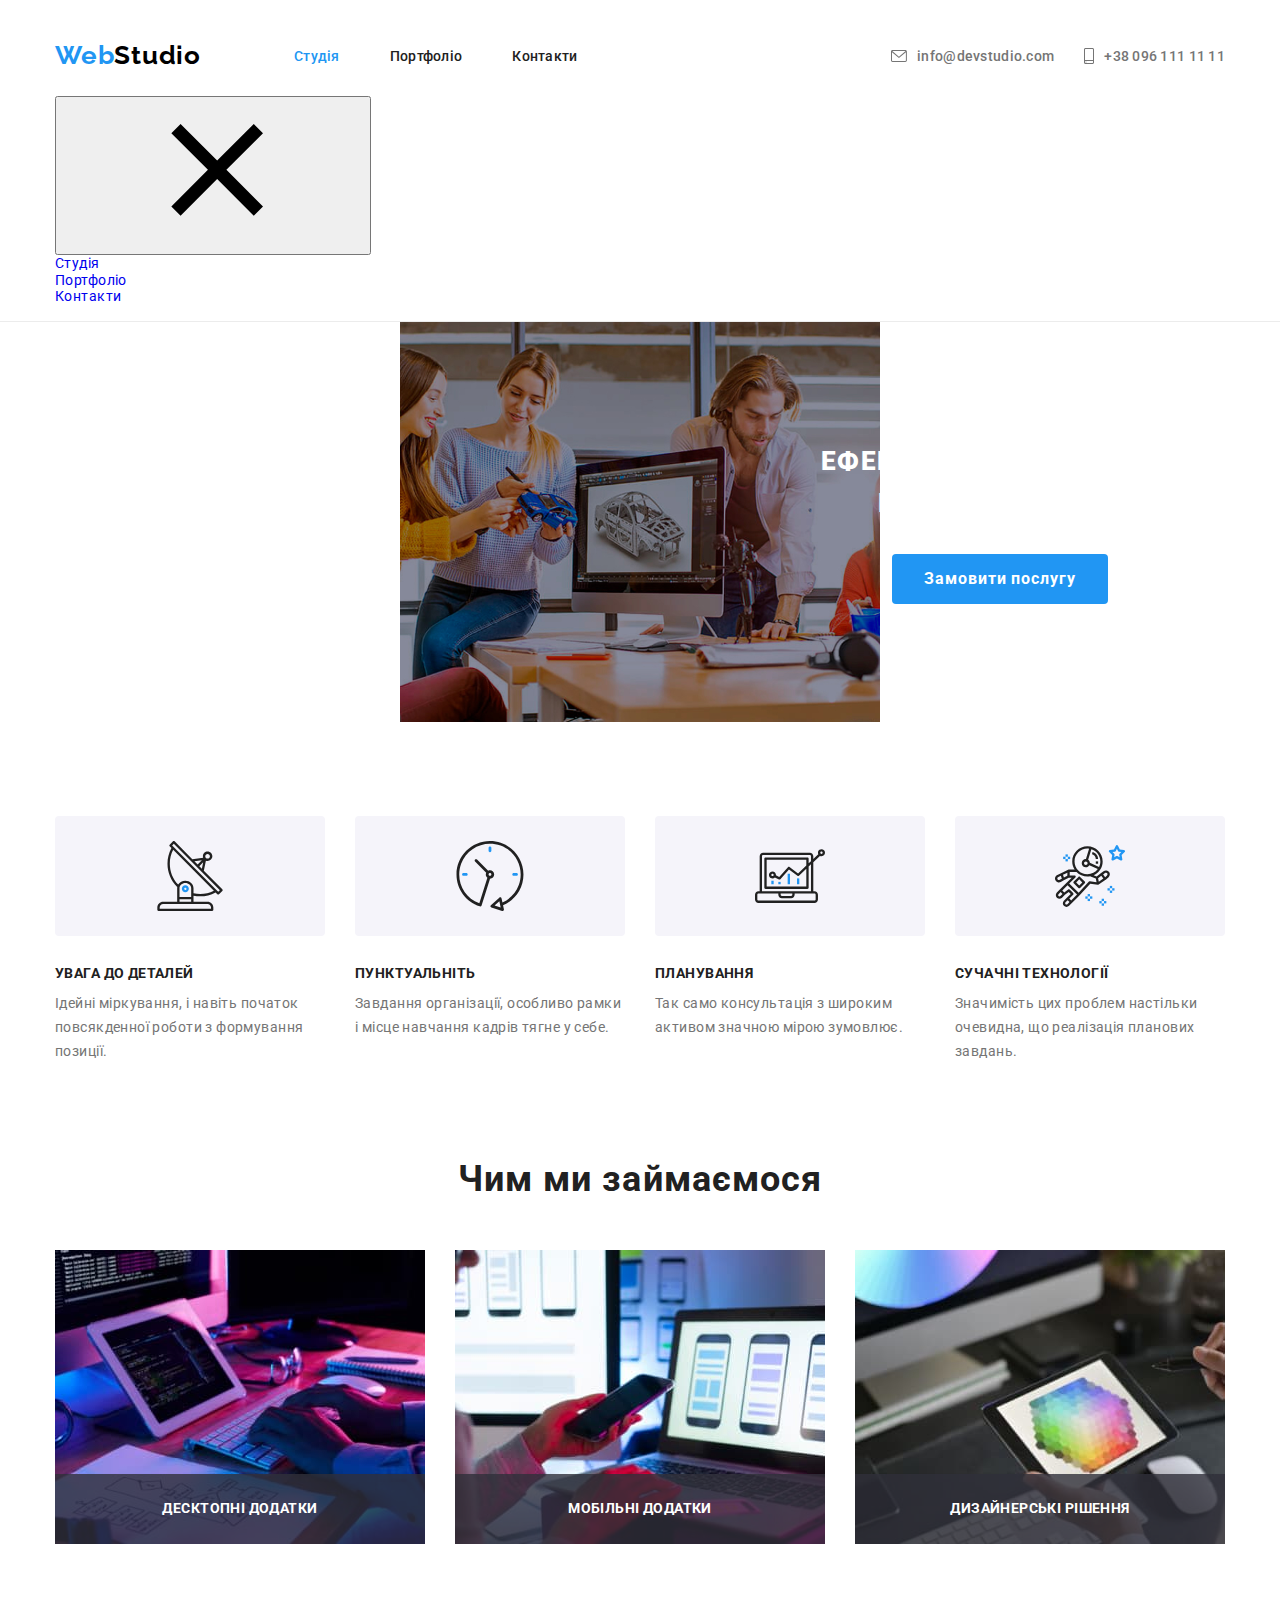
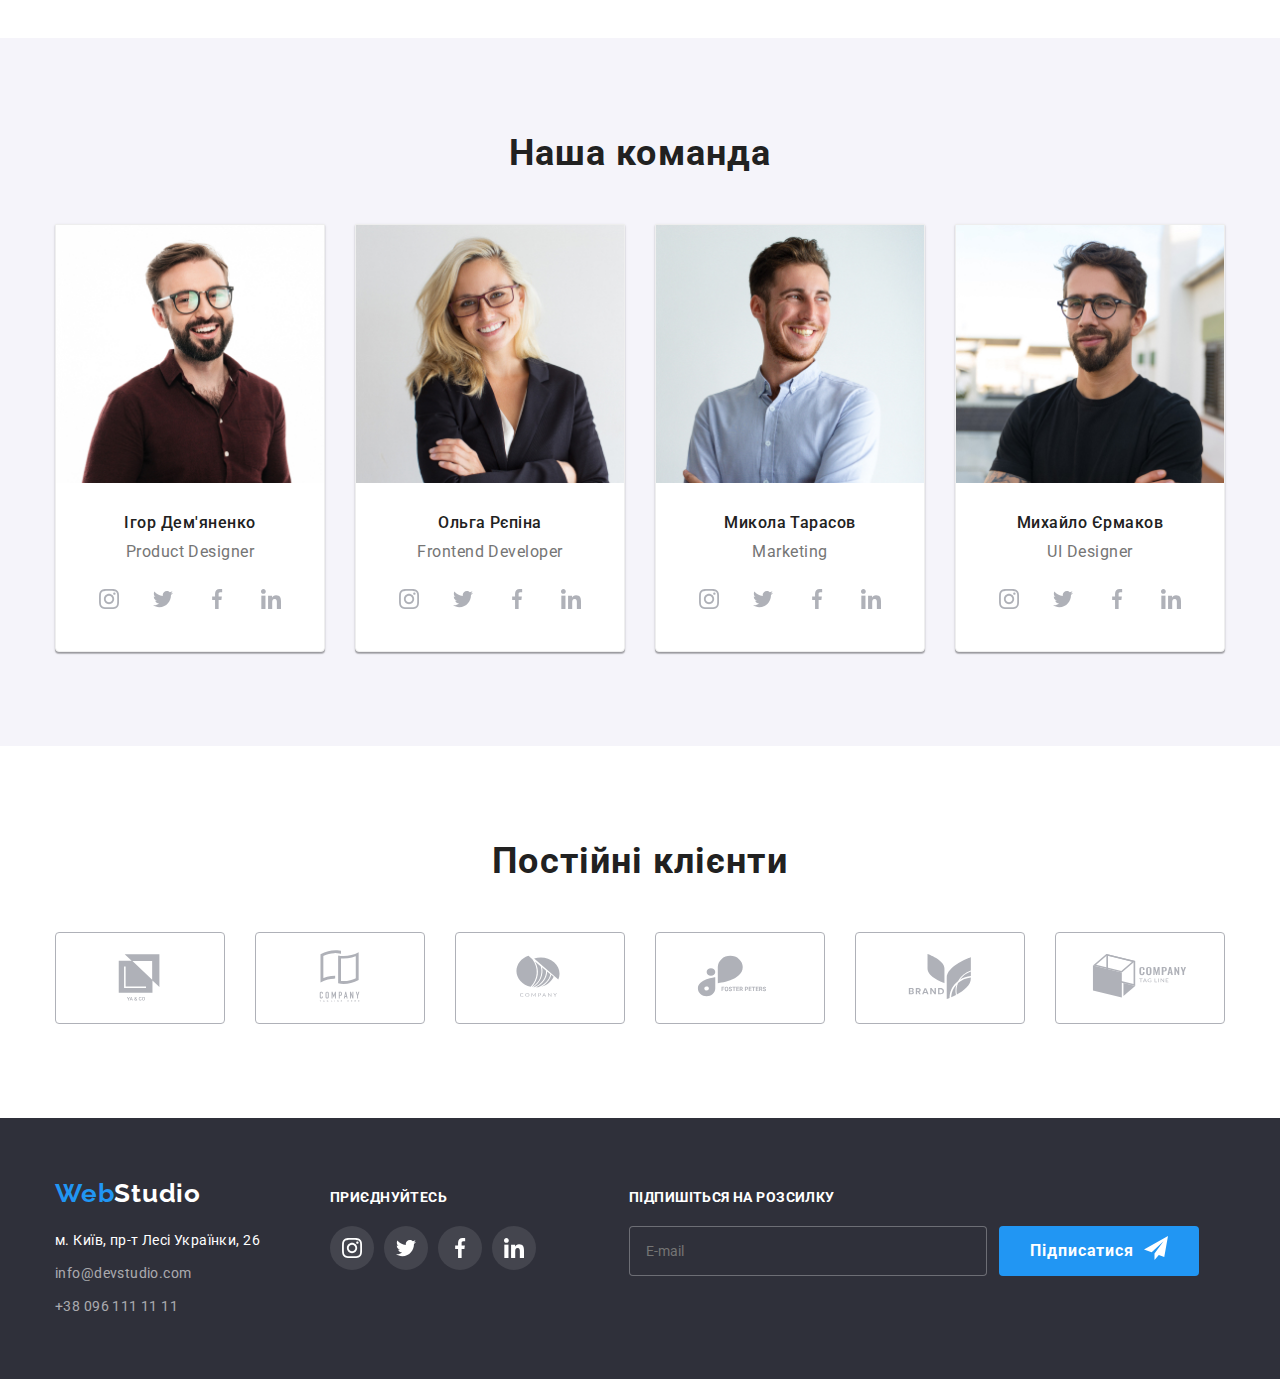
==== commit 258439ec: "added pictures" ====
--- a/index.html
+++ b/index.html
@@ -18,7 +18,7 @@
   </head>
   <body>
     <header class="page-header">
-      <div class="container page-header-container">
+      <div class="container page-header__container">
         <nav class="page-navigation">
           <a class="logo link page-navigation__logo" href="./index.html">
             <span class="logo__first-part-logo">Web</span
@@ -36,6 +36,11 @@
             </li>
           </ul>
         </nav>
+        <button type="button" class="open-mobile-menu-btn" data-menu-open>
+          <svg class="open-mobile-menu-btn__icon">
+            <use href="./images/sprite.svg#icon-burger"></use>
+          </svg>
+        </button>
         <ul class="contact list">
           <li>
             <a
@@ -64,6 +69,30 @@
             </a>
           </li>
         </ul>
+      </div>
+      <div class="mobile-menu" data-menu>
+        <div class="container mobile-menu__container">
+          <button class="mobile-menu__close-btn" data-menu-close>
+            <svg class="mobile-menu__close-icon">
+              <use href="./images/sprite.svg#icon-close"></use>
+            </svg>
+          </button>
+          <ul class="mobile-menu-set list">
+            <li>
+              <a class="mobile-menu-set__link link current" href="./index.html"
+                >Студія</a
+              >
+            </li>
+            <li>
+              <a class="mobile-menu-set__link link" href="./portfolio.html"
+                >Портфоліо</a
+              >
+            </li>
+            <li>
+              <a class="mobile-menu-set__link link" href="#">Контакти</a>
+            </li>
+          </ul>
+        </div>
       </div>
     </header>
     <main>
@@ -189,11 +218,55 @@
           <ul class="team-list list">
             <li class="team-list__item">
               <div class="team-member">
-                <img
-                  src="./images/img.jpg"
-                  alt="чоловік у коричневій сорочці"
-                  width="270"
-                  height="260" />
+                <picture>
+                  <source
+                    srcset="
+                      ./images/team1-desktop.webp    1x,
+                      ./images/team1-desktop@2x.webp 2x
+                    "
+                    media="(min-width: 1200px)"
+                    type="image/webp" />
+
+                  <source
+                    srcset="
+                      ./images/team1-desktop.jpg    1x,
+                      ./images/team1-desktop@2x.jpg 2x
+                    "
+                    media="(min-width: 1200px)" />
+
+                  <source
+                    srcset="
+                      ./images/team1-tablet.webp    1x,
+                      ./images/team1-tablet@2x.webp 2x
+                    "
+                    media="(min-width: 768px)"
+                    type="image/webp" />
+                  <source
+                    srcset="
+                      ./images/team1-tablet.jpg    1x,
+                      ./images/team1-tablet@2x.jpg 2x
+                    "
+                    media="(min-width: 768px)" />
+
+                  <source
+                    srcset="
+                      ./images/team1-mobile.webp    1x,
+                      ./images/team1-mobile@2x.webp 2x
+                    "
+                    media="(max-width: 767px)"
+                    type="image/webp" />
+                  <source
+                    srcset="
+                      ./images/team1-mobile.jpg    1x,
+                      ./images/team1-mobile@2x.jpg 2x
+                    "
+                    media="(max-width: 767px)" />
+
+                  <img
+                    src="./images/team1-mobile.jpg"
+                    alt="чоловік у коричневій сорочці"
+                    class="team-img" />
+                </picture>
               </div>
               <div class="team-member__meta">
                 <h3 class="team-member__name">Ігор Дем'яненко</h3>
@@ -244,11 +317,54 @@
             </li>
             <li class="team-list__item">
               <div class="team-member">
-                <img
-                  src="./images/img1.jpg"
-                  alt="жінка у чорному піджаку"
-                  width="270"
-                  height="260" />
+                <picture>
+                  <source
+                    srcset="
+                      ./images/team2-desktop.webp    1x,
+                      ./images/team2-desktop@2x.webp 2x
+                    "
+                    media="(min-width: 1200px)"
+                    type="image/webp" />
+
+                  <source
+                    srcset="
+                      ./images/team2-desktop.jpg    1x,
+                      ./images/team2-desktop@2x.jpg 2x
+                    "
+                    media="(min-width: 1200px)" />
+
+                  <source
+                    srcset="
+                      ./images/team2-tablet.webp    1x,
+                      ./images/team2-tablet@2x.webp 2x
+                    "
+                    media="(min-width: 768px)"
+                    type="image/webp" />
+                  <source
+                    srcset="
+                      ./images/team2-tablet.jpg    1x,
+                      ./images/team2-tablet@2x.jpg 2x
+                    "
+                    media="(min-width: 768px)" />
+
+                  <source
+                    srcset="
+                      ./images/team2-mobile.webp    1x,
+                      ./images/team2-mobile@2x.webp 2x
+                    "
+                    media="(max-width: 767px)"
+                    type="image/webp" />
+                  <source
+                    srcset="
+                      ./images/team2-mobile.jpg    1x,
+                      ./images/team2-mobile@2x.jpg 2x
+                    "
+                    media="(max-width: 767px)" />
+                  <img
+                    src="./images/team2-mobile.jpg"
+                    alt="жінка у чорному піджаку"
+                    class="team-img" />
+                </picture>
               </div>
               <div class="team-member__meta">
                 <h3 class="team-member__name">Ольга Рєпіна</h3>
@@ -300,11 +416,54 @@
 
             <li class="team-list__item">
               <div class="team-member">
-                <img
-                  src="./images/img2.jpg"
-                  alt="чоловік у білій сорочці"
-                  width="270"
-                  height="260" />
+                <picture>
+                  <source
+                    srcset="
+                      ./images/team3-desktop.webp    1x,
+                      ./images/team3-desktop@2x.webp 2x
+                    "
+                    media="(min-width: 1200px)"
+                    type="image/webp" />
+
+                  <source
+                    srcset="
+                      ./images/team3-desktop.jpg    1x,
+                      ./images/team3-desktop@2x.jpg 2x
+                    "
+                    media="(min-width: 1200px)" />
+
+                  <source
+                    srcset="
+                      ./images/team3-tablet.webp    1x,
+                      ./images/team3-tablet@2x.webp 2x
+                    "
+                    media="(min-width: 768px)"
+                    type="image/webp" />
+                  <source
+                    srcset="
+                      ./images/team3-tablet.jpg    1x,
+                      ./images/team3-tablet@2x.jpg 2x
+                    "
+                    media="(min-width: 768px)" />
+
+                  <source
+                    srcset="
+                      ./images/team3-mobile.webp    1x,
+                      ./images/team3-mobile@2x.webp 2x
+                    "
+                    media="(max-width: 767px)"
+                    type="image/webp" />
+                  <source
+                    srcset="
+                      ./images/team3-mobile.jpg    1x,
+                      ./images/team3-mobile@2x.jpg 2x
+                    "
+                    media="(max-width: 767px)" />
+                  <img
+                    src="./images/team3-mobile.jpg"
+                    alt="чоловік у білій сорочці"
+                    class="team-img" />
+                </picture>
               </div>
               <div class="team-member__meta">
                 <h3 class="team-member__name">Микола Тарасов</h3>
@@ -356,11 +515,54 @@
 
             <li class="team-list__item">
               <div class="team-member">
-                <img
-                  src="./images/img3.jpg"
-                  alt="чоловік у чорній футболці"
-                  width="270"
-                  height="260" />
+                <picture>
+                  <source
+                    srcset="
+                      ./images/team4-desktop.webp    1x,
+                      ./images/team4-desktop@2x.webp 2x
+                    "
+                    media="(min-width: 1200px)"
+                    type="image/webp" />
+
+                  <source
+                    srcset="
+                      ./images/team4-desktop.jpg    1x,
+                      ./images/team4-desktop@2x.jpg 2x
+                    "
+                    media="(min-width: 1200px)" />
+
+                  <source
+                    srcset="
+                      ./images/team4-tablet.webp    1x,
+                      ./images/team4-tablet@2x.webp 2x
+                    "
+                    media="(min-width: 768px)"
+                    type="image/webp" />
+                  <source
+                    srcset="
+                      ./images/team4-tablet.jpg    1x,
+                      ./images/team4-tablet@2x.jpg 2x
+                    "
+                    media="(min-width: 768px)" />
+
+                  <source
+                    srcset="
+                      ./images/team4-mobile.webp    1x,
+                      ./images/team4-mobile@2x.webp 2x
+                    "
+                    media="(max-width: 767px)"
+                    type="image/webp" />
+                  <source
+                    srcset="
+                      ./images/team4-mobile.jpg    1x,
+                      ./images/team4-mobile@2x.jpg 2x
+                    "
+                    media="(max-width: 767px)" />
+                  <img
+                    src="./images/team4-mobile.jpg"
+                    alt="чоловік у чорній футболці"
+                    class="team-img" />
+                </picture>
               </div>
 
               <div class="team-member__meta">
@@ -689,5 +891,6 @@
       </div>
     </div>
     <script src="./js/modal.js"></script>
+    <script src="./js/menu.js"></script>
   </body>
 </html>
--- a/css/main.min.css
+++ b/css/main.min.css
@@ -1 +1 @@
-:root{--accent-color: #2196f3;--primary-font: "Roboto", sans-serif;--secondary-font: "Raleway", sans-serif;--primary-text-color: #212121;--secondary-text-color: #757575;--main-color: #fff;--logo-color: #000;--background-active-btn: #188ce8;--footer-contacts-text: rgba(255, 255, 255, 0.6);--secondary-background-color: #2f303a;--team-section-bgc: #f5f4fa;--boder-color: #eeeeee;--card-gap: 30px;--hero-bcg-color: #c4c4c4;--social-icon-color-team: #afb1b8;--transition-dur-and-func: 250ms cubic-bezier(0.4, 0, 0.2, 1)}.footer-social-list__link,.clients-list__item,.clients-list,.social-list__link,.box__overlay,.feature__card,.close-modal-btn{display:flex;align-items:center;justify-content:center}.visually-hidden{position:absolute;white-space:nowrap;width:1px;height:1px;overflow:hidden;border:0;padding:0;clip:rect(0 0 0 0);clip-path:inset(50%);margin:-1px}h1,h2,h3,h4,p{margin-top:0;margin-bottom:0}ul,ol{margin-top:0;margin-bottom:0;padding-left:0}address{font-style:normal}.link{text-decoration:none}.list{list-style:none}img{display:block;max-width:100%;height:auto}button{cursor:pointer}body{font-family:var(--primary-font);font-size:14px;line-height:1.19;letter-spacing:.03em;color:var(--primary-text-color);background-color:var(--main-color)}.section{padding-top:94px;padding-bottom:94px}.container{width:1200px;margin-left:auto;margin-right:auto;padding-left:15px;padding-right:15px}.modal-open-btn{font-weight:700;font-size:16px;line-height:1.88;letter-spacing:.06em;color:var(--main-color);background:var(--accent-color);border:none;border-radius:4px;padding:10px 32px;transition:background-color var(--transition-dur-and-func),box-shadow var(--transition-dur-and-func)}.modal-open-btn:hover,.modal-open-btn:focus{background-color:var(--background-active-btn);box-shadow:0px 4px 4px rgba(0,0,0,.15)}.logo__first-part-logo,.logo__second-part-logo,.footer-section__logo{font-family:var(--secondary-font);font-size:26px;font-weight:700;line-height:1.1923076923;letter-spacing:.03em;color:var(--accent-color)}.logo__second-part-logo{color:var(--logo-color)}.footer-section__logo{color:var(--main-color)}.page-navigation__logo{padding-top:24px;padding-bottom:25px;margin-right:93px}.page-navigation{display:flex;align-items:center}.menu{display:flex;column-gap:50px}.menu .link.current{color:var(--accent-color)}.menu__link{font-weight:500;line-height:1.14;letter-spacing:.02em;color:var(--primary-text-color);padding-top:32px;padding-bottom:32px;transition:color var(--transition-dur-and-func);position:relative}.menu__link:hover,.menu__link:focus{color:var(--accent-color)}.current::after{content:"";position:absolute;bottom:0;left:0;width:100%;height:4px;border-radius:2px;background-color:var(--accent-color)}.page-header{border-bottom:1px solid #ececec}.page-header-container{display:flex;align-items:center}.contact-mail,.contact-tel{display:flex;align-items:center;font-size:14px;font-weight:500;line-height:1.1428571429;letter-spacing:.02em;color:var(--secondary-text-color);padding-top:32px;padding-bottom:32px;fill:currentColor;transition:color var(--transition-dur-and-func)}.contact-mail:hover,.contact-mail:focus,.contact-tel:hover,.contact-tel:focus{color:var(--accent-color)}.contact{display:flex;margin-left:auto;column-gap:30px}.contact-mail__icon{margin-right:10px;fill:var(--secondary-text-color);transition:fill var(--transition-dur-and-func)}.contact-mail:hover .contact-mail__icon,.contact-mail:focus .contact-mail__icon{fill:var(--accent-color)}.contact-tel__icon{margin-right:10px;fill:var(--secondary-text-color);transition:fill var(--transition-dur-and-func)}.contact-tel:hover .contact-tel__icon,.contact-tel:focus .contact-tel__icon{fill:var(--accent-color)}.backdrop{position:fixed;top:0;left:0;width:100%;height:100%;background-color:rgba(0,0,0,.2);z-index:100;transition:opacity 500ms ease,visibility 500ms ease}.backdrop.is-hidden{visibility:hidden;opacity:0;pointer-events:none}.modal{position:absolute;top:50%;left:50%;transform:translate(-50%, -50%);width:528px;height:581px;background-color:var(--main-color);padding:40px}.close-modal-btn{position:absolute;top:8px;right:8px;width:30px;height:30px;border-radius:50%;background-color:rgba(0,0,0,0);border:1px solid rgba(0,0,0,.1);padding:0}.close-modal-btn:hover .close-modal-btn__icon,.close-modal-btn:focus .close-modal-btn__icon{fill:var(--accent-color)}.modal-form-title{font-size:20px;font-weight:700;line-height:1.15;letter-spacing:.03em;text-align:center;margin-bottom:12px}.modal-form{display:flex;flex-direction:column}.modal-form__label{margin-bottom:10px}.modal-form__text{display:block;font-size:12px;line-height:1.17;letter-spacing:.01em;color:var(--secondary-text-color);margin-bottom:4px}.modal-form__wrapper{position:relative;display:block}.modal-form__input{width:100%;height:40px;border-radius:4px;border:1px solid rgba(33,33,33,.2);padding-left:42px;transition:border-color var(--transition-dur-and-func)}.modal-form__input:focus{outline:none;border-color:var(--accent-color)}.modal-form__input:focus+.modal-form__icon{fill:var(--accent-color)}.modal-form__icon{position:absolute;top:50%;left:12px;transform:translateY(-50%);display:block;background-color:var(--main-color);transition:fill var(--transition-dur-and-func)}.modal-form__message{width:100%;height:120px;border-radius:4px;border:1px solid rgba(33,33,33,.2);padding:12px;resize:none;transition:border-color var(--transition-dur-and-func)}.modal-form__message::placeholder{font-size:12px;line-height:1.17;letter-spacing:.01em;color:rgba(117,117,117,.5)}.modal-form__message:focus{outline:none;border-color:var(--accent-color)}.modal-form__textarea{margin-bottom:20px}.modal-form__check-field{display:flex;align-items:center;justify-content:center;margin-bottom:30px}.modal-form__check{position:absolute;appearance:none}.modal-form__check:checked+.modal-form__own-checkbox{background-color:var(--accent-color)}.modal-form__check:checked+.modal-form__own-checkbox:focus+.modal-form__own-checkbox{box-shadow:0px 4px 4px rgba(0,0,0,.25)}.modal-form__check:checked+.modal-form__own-checkbox .modal-form__own-checkbox-icon{display:block}.modal-form__own-checkbox{border:1px solid var(--logo-color);border-radius:2px;cursor:pointer;margin-right:10px}.modal-form__own-checkbox-icon{display:none}.modal-form-submit-btn{width:200px;height:50px;align-self:center;font-weight:700;font-size:16px;line-height:1.88;letter-spacing:.06em;color:var(--main-color);background:var(--accent-color);border:none;border-radius:4px;padding:10px 52px;transition:background-color var(--transition-dur-and-func),box-shadow var(--transition-dur-and-func)}.modal-form-submit-btn:hover,.modal-form-submit-btn:focus{background-color:var(--background-active-btn);box-shadow:0px 4px 4px rgba(0,0,0,.15)}.modal-form__policy{line-height:1.71;color:var(--secondary-text-color)}.modal-form__policy-link{color:var(--accent-color)}.hero-section{padding-bottom:200px;padding-top:200px;text-align:center;background-color:var(--secondary-background-color)}.hero-overlay{max-width:1600px;min-height:600px;margin-left:auto;margin-right:auto;background-color:var(--hero-bcg-color);background-image:linear-gradient(rgba(47, 48, 58, 0.4), rgba(47, 48, 58, 0.4)),url(../images/heroimg.jpg);background-size:cover;background-position:center}.hero-section__title{font-weight:900;font-size:44px;line-height:1.36;text-align:center;letter-spacing:.06em;text-transform:uppercase;color:var(--main-color);width:696px;margin-left:auto;margin-right:auto;margin-bottom:30px}.advantages-section{padding-top:94px}.feature{display:flex;gap:30px}.feature__item{flex-basis:calc((100% - 90px)/4)}.feature__title{font-weight:700;font-size:14px;line-height:1.14;text-transform:uppercase;margin-bottom:10px}.feature__descr{line-height:1.71;color:var(--secondary-text-color)}.feature__card{height:120px;background-color:var(--team-section-bgc);margin-bottom:30px;border-radius:4px;transition:box-shadow var(--transition-dur-and-func)}.feature__card:hover,.feature__card:focus{box-shadow:0px 4px 4px rgba(0,0,0,.25)}.about-section{padding-top:94px}.box{display:flex;gap:30px}.box__item{flex-basis:calc((100% - 60px)/3);position:relative;overflow:hidden;z-index:100}.box__overlay{position:absolute;font-family:var(--primary-font);font-weight:700;line-height:1.14;color:var(--main-color);text-transform:uppercase;background-color:rgba(47,48,58,.8);box-shadow:0px 4px 4px rgba(0,0,0,.25);width:370px;height:70px;bottom:0;right:0}.team-list{display:flex;gap:30px}.team-section{background-color:var(--team-section-bgc)}.section-title{font-weight:700;font-size:36px;line-height:1.17;letter-spacing:.03em;margin-bottom:50px;text-align:center}.team-member__name{font-weight:500;font-size:16px;letter-spacing:.03em;margin-bottom:10px;text-align:center}.team-member__position{font-size:16px;letter-spacing:.03em;color:var(--secondary-text-color);text-align:center;margin-bottom:16px}.team-list__item{flex-basis:calc(100% - 22.5px);border:1px solid var(--boder-color);box-shadow:0px 1px 3px rgba(0,0,0,.12),0px 1px 1px rgba(0,0,0,.14),0px 2px 1px rgba(0,0,0,.2);border-radius:0px 0px 4px 4px;background-color:var(--main-color)}.team-member__meta{padding-top:30px;padding-bottom:30px}.team-member{background-color:var(--main-color)}.social-list__icon{width:20px;height:20px;fill:var(--social-icon-color-team);transition:fill var(--transition-dur-and-func)}.social-list__link:hover .social-list__icon,.social-list__link:focus .social-list__icon{fill:var(--main-color)}.social-list{display:flex;justify-content:center;column-gap:10px}.social-list__link{width:44px;height:44px;border-radius:50%;background-color:var(--main-color);transition:background-color var(--transition-dur-and-func)}.social-list__link:hover,.social-list__link:focus{background-color:var(--accent-color)}.clients-list{column-gap:30px}.clients-list__item{width:170px;height:92px;border-radius:4px;border:1px solid var(--social-icon-color-team);transition:border var(--transition-dur-and-func),fill var(--transition-dur-and-func)}.clients-list__item:hover,.clients-list__item:focus{border:1px solid var(--accent-color);fill:var(--accent-color)}.clients-list__link{fill:var(--social-icon-color-team);transition:fill var(--transition-dur-and-func)}.clients-list__link:hover,.clients-list__link:focus{fill:var(--accent-color)}.clients-list__icon{transition:fill var(--transition-dur-and-func)}.clients-list__link:hover .clients-list__icon,.clients-list__link:focus .clients-list__icon{fill:var(--accent-color)}.footer-list__address,.footer-list__email,.footer-list__tel{line-height:1.71;color:var(--main-color);transition:color var(--transition-dur-and-func)}.footer-list__address:hover,.footer-list__address:focus,.footer-list__email:hover,.footer-list__email:focus,.footer-list__tel:hover,.footer-list__tel:focus{color:var(--accent-color)}.footer-list__email,.footer-list__tel{color:var(--footer-contacts-text)}.footer-section{background-color:var(--secondary-background-color);padding-top:60px;padding-bottom:60px}.address-section{margin-top:20px}.address-container{display:flex;align-items:baseline}.footer-list__item:not(:last-child){margin-bottom:9px}.footer-social-links__title{font-weight:700;font-size:14px;line-height:1.14;text-transform:uppercase;color:var(--main-color);margin-bottom:20px}.footer-social-list__icon{width:20px;height:20px;fill:var(--main-color);transition:fill var(--transition-dur-and-func)}.footer-social-list__link:hover .footer-social-list__icon,.footer-social-list__link:focus .footer-social-list__icon{fill:var(--main-color)}.footer-social-list{display:flex;justify-content:center;column-gap:10px;margin-top:20px}.footer-social-list__link{width:44px;height:44px;border-radius:50%;background-color:rgba(255,255,255,.1);transition:background-color var(--transition-dur-and-func)}.footer-social-list__link:hover,.footer-social-list__link:focus{background-color:var(--accent-color)}.footer-social-links{margin-left:70px}.subscribe-form__title{line-height:1.14;letter-spacing:.03em;text-transform:uppercase;color:var(--main-color)}.subscribe-section{display:block;margin-left:93px;width:570px;height:86px}.subscribe-form__field{display:flex;margin-top:20px}.subscribe-form__input{width:100%;height:50px;border-radius:4px;border:1px solid rgba(255,255,255,.3);padding-top:15px;padding-bottom:15px;padding-left:16px;background-color:var(--secondary-background-color);color:var(--main-color)}.subscribe-form__input:focus{outline:none}.subscribe-btn{display:flex;column-gap:10px;justify-content:center;min-width:200px;height:50px;font-weight:700;font-size:16px;line-height:1.88;letter-spacing:.06em;color:var(--main-color);background:var(--accent-color);border:none;border-radius:4px;margin-left:12px;padding:10px 28px;transition:background-color var(--transition-dur-and-func),box-shadow var(--transition-dur-and-func)}.subscribe-btn:hover,.subscribe-btn:focus{background-color:var(--background-active-btn);box-shadow:0px 4px 4px rgba(0,0,0,.15)}.filter-open-btn{font-weight:500;font-size:16px;line-height:1.63;letter-spacing:.03em;color:var(--primary-text-color);background-color:var(--team-section-bgc);display:flex;border-radius:4px;border:none;padding:6px 22px;transition:color var(--transition-dur-and-func),background-color var(--transition-dur-and-func),box-shadow var(--transition-dur-and-func)}.filter-open-btn:hover,.filter-open-btn:focus{color:var(--main-color);background-color:var(--accent-color);box-shadow:0px 3px 1px rgba(0,0,0,.1),0px 1px 2px rgba(0,0,0,.08),0px 2px 2px rgba(0,0,0,.12)}.project-title{font-weight:700;font-size:18px;line-height:2;letter-spacing:.06em;color:var(--primary-text-color);margin-bottom:4px;margin-right:auto}.project-descr{line-height:1.88;margin-right:auto}.filter-items{display:flex;justify-content:center;gap:8px;margin-bottom:50px}.project-list{display:flex;flex-wrap:wrap;gap:30px}.project-descr{font-size:16px;letter-spacing:.03em;color:var(--secondary-text-color)}.project-item-descr{padding:20px 24px;border:1px solid var(--boder-color);border-top:none}.project-item-link{display:block;transition:box-shadow var(--transition-dur-and-func)}.project-item-link:hover,.project-item-link:focus{box-shadow:0px 1px 1px rgba(0,0,0,.12),0px 4px 4px rgba(0,0,0,.06),1px 4px 6px rgba(0,0,0,.16)}.project-item-overlay{position:absolute;top:0;left:0;font-family:var(--primary-font);font-size:18px;line-height:1.56;letter-spacing:.03em;color:var(--main-color);padding:63px 24px;width:100%;height:100%;transform:translateY(100%);transition:transform var(--transition-dur-and-func)}.project-card{position:relative;overflow:hidden}.project-item-link:hover .project-item-overlay,.project-item-link:focus .project-item-overlay{background:rgba(33,150,243,.9);transform:translateY(0%)}.backdrop{position:fixed;top:0;left:0;width:100%;height:100%;background-color:rgba(0,0,0,.2);z-index:100;transition:opacity 500ms ease,visibility 500ms ease}.backdrop.is-hidden{visibility:hidden;opacity:0;pointer-events:none}/*# sourceMappingURL=main.min.css.map */+:root{--accent-color: #2196f3;--primary-font: "Roboto", sans-serif;--secondary-font: "Raleway", sans-serif;--primary-text-color: #212121;--secondary-text-color: #757575;--main-color: #fff;--logo-color: #000;--background-active-btn: #188ce8;--footer-contacts-text: rgba(255, 255, 255, 0.6);--secondary-background-color: #2f303a;--team-section-bgc: #f5f4fa;--boder-color: #eeeeee;--card-gap: 30px;--hero-bcg-color: #c4c4c4;--social-icon-color-team: #afb1b8;--transition-dur-and-func: 250ms cubic-bezier(0.4, 0, 0.2, 1)}.footer-social-list__link,.clients-list__item,.clients-list,.social-list__link,.box__overlay,.feature__card,.close-modal-btn{display:flex;align-items:center;justify-content:center}.visually-hidden{position:absolute;white-space:nowrap;width:1px;height:1px;overflow:hidden;border:0;padding:0;clip:rect(0 0 0 0);clip-path:inset(50%);margin:-1px}h1,h2,h3,h4,p{margin-top:0;margin-bottom:0}ul,ol{margin-top:0;margin-bottom:0;padding-left:0}address{font-style:normal}.link{text-decoration:none}.list{list-style:none}img{display:block;max-width:100%;height:auto}button{cursor:pointer}body{font-family:var(--primary-font);font-size:14px;line-height:1.19;letter-spacing:.03em;color:var(--primary-text-color);background-color:var(--main-color)}.section{padding-top:94px;padding-bottom:94px}.container{padding-left:15px;padding-right:15px}@media screen and (min-width: 480px){.container{width:480px;margin-left:auto;margin-right:auto}}@media screen and (min-width: 768px){.container{width:768px}}@media screen and (min-width: 1200px){.container{width:1200px}}@media screen and (max-width: 767px){.mobile-menu{position:fixed;top:0;left:0;z-index:100;width:100%;height:100%;background-color:var(--main-color);opacity:0;visibility:hidden;pointer-events:none;transition:opacity var(--transition-dur-and-func)}.mobile-menu__close-btn{position:absolute;top:10px;right:15px;border:0;padding:0;line-height:0}.mobile-menu__close-icon{width:40px;height:40px}.mobile-menu__container{position:relative;padding-left:40px;padding-top:48px}.mobile-menu.is-open{opacity:1;visibility:visible;pointer-events:auto}.mobile-menu-set__link{font-size:40px;font-weight:500;line-height:1.175;letter-spacing:.02em;color:var(--primary-text-color);transition:color var(--transition-dur-and-func)}.mobile-menu-set__link:hover,.mobile-menu-set__link:focus{color:var(--accent-color)}.mobile-menu-set .link.current{color:var(--accent-color)}}.modal-open-btn{font-weight:700;font-size:16px;line-height:1.88;letter-spacing:.06em;color:var(--main-color);background:var(--accent-color);border:none;border-radius:4px;padding:10px 32px;transition:background-color var(--transition-dur-and-func),box-shadow var(--transition-dur-and-func)}.modal-open-btn:hover,.modal-open-btn:focus{background-color:var(--background-active-btn);box-shadow:0px 4px 4px rgba(0,0,0,.15)}.logo__first-part-logo,.logo__second-part-logo,.footer-section__logo{font-family:var(--secondary-font);font-size:26px;font-weight:700;line-height:1.1923076923;letter-spacing:.03em;color:var(--accent-color)}@media screen and (max-width: 767px){.logo__first-part-logo,.logo__second-part-logo,.footer-section__logo{font-size:24px;font-weight:700;line-height:1.1666666667;letter-spacing:.03em}}.logo__second-part-logo{color:var(--logo-color)}@media screen and (max-width: 767px){.logo__second-part-logo{font-size:24px;font-weight:700;line-height:1.1666666667;letter-spacing:.03em}}.footer-section__logo{color:var(--main-color)}@media screen and (max-width: 767px){.footer-section__logo{font-size:24px;font-weight:700;line-height:1.1666666667;letter-spacing:.03em}}.page-navigation__logo{padding-top:24px;padding-bottom:25px;margin-right:93px}.page-navigation{display:flex;align-items:center}.menu{display:flex;column-gap:50px}@media screen and (max-width: 767px){.menu{display:none}.open-mobile-menu-btn{line-height:0;border:none;background-color:rgba(0,0,0,0);padding:0;width:40px;height:40px}.open-mobile-menu-btn__icon{width:24px;height:16px}}@media screen and (min-width: 768px){.open-mobile-menu-btn{display:none}}.menu .link.current{color:var(--accent-color)}.menu__link{font-weight:500;line-height:1.14;letter-spacing:.02em;color:var(--primary-text-color);padding-top:32px;padding-bottom:32px;transition:color var(--transition-dur-and-func);position:relative}.menu__link:hover,.menu__link:focus{color:var(--accent-color)}.page-header{border-bottom:1px solid #ececec;padding-top:16px;padding-bottom:16px}.page-header__container{display:flex;align-items:center}@media screen and (max-width: 767px){.page-header__container{justify-content:space-between}}.contact-mail,.contact-tel{display:flex;align-items:center;font-size:14px;font-weight:500;line-height:1.1428571429;letter-spacing:.02em;color:var(--secondary-text-color);padding-top:32px;padding-bottom:32px;fill:currentColor;transition:color var(--transition-dur-and-func)}.contact-mail:hover,.contact-mail:focus,.contact-tel:hover,.contact-tel:focus{color:var(--accent-color)}.contact{display:flex;margin-left:auto;column-gap:30px}@media screen and (max-width: 767px){.contact{display:none}}.contact-mail__icon{margin-right:10px;fill:var(--secondary-text-color);transition:fill var(--transition-dur-and-func)}.contact-mail:hover .contact-mail__icon,.contact-mail:focus .contact-mail__icon{fill:var(--accent-color)}.contact-tel__icon{margin-right:10px;fill:var(--secondary-text-color);transition:fill var(--transition-dur-and-func)}.contact-tel:hover .contact-tel__icon,.contact-tel:focus .contact-tel__icon{fill:var(--accent-color)}.backdrop{position:fixed;top:0;left:0;width:100%;height:100%;background-color:rgba(0,0,0,.2);z-index:100;transition:opacity 500ms ease,visibility 500ms ease}.backdrop.is-hidden{visibility:hidden;opacity:0;pointer-events:none}.modal{position:absolute;top:50%;left:50%;transform:translate(-50%, -50%);width:528px;height:581px;background-color:var(--main-color);padding:40px}.close-modal-btn{position:absolute;top:8px;right:8px;width:30px;height:30px;border-radius:50%;background-color:rgba(0,0,0,0);border:1px solid rgba(0,0,0,.1);padding:0}.close-modal-btn:hover .close-modal-btn__icon,.close-modal-btn:focus .close-modal-btn__icon{fill:var(--accent-color)}.modal-form-title{font-size:20px;font-weight:700;line-height:1.15;letter-spacing:.03em;text-align:center;margin-bottom:12px}.modal-form{display:flex;flex-direction:column}.modal-form__label{margin-bottom:10px}.modal-form__text{display:block;font-size:12px;line-height:1.17;letter-spacing:.01em;color:var(--secondary-text-color);margin-bottom:4px}.modal-form__wrapper{position:relative;display:block}.modal-form__input{width:100%;height:40px;border-radius:4px;border:1px solid rgba(33,33,33,.2);padding-left:42px;transition:border-color var(--transition-dur-and-func)}.modal-form__input:focus{outline:none;border-color:var(--accent-color)}.modal-form__input:focus+.modal-form__icon{fill:var(--accent-color)}.modal-form__icon{position:absolute;top:50%;left:12px;transform:translateY(-50%);display:block;background-color:var(--main-color);transition:fill var(--transition-dur-and-func)}.modal-form__message{width:100%;height:120px;border-radius:4px;border:1px solid rgba(33,33,33,.2);padding:12px;resize:none;transition:border-color var(--transition-dur-and-func)}.modal-form__message::placeholder{font-size:12px;line-height:1.17;letter-spacing:.01em;color:rgba(117,117,117,.5)}.modal-form__message:focus{outline:none;border-color:var(--accent-color)}.modal-form__textarea{margin-bottom:20px}.modal-form__check-field{display:flex;align-items:center;justify-content:center;margin-bottom:30px}.modal-form__check{position:absolute;appearance:none}.modal-form__check:checked+.modal-form__own-checkbox{background-color:var(--accent-color)}.modal-form__check:checked+.modal-form__own-checkbox:focus+.modal-form__own-checkbox{box-shadow:0px 4px 4px rgba(0,0,0,.25)}.modal-form__check:checked+.modal-form__own-checkbox .modal-form__own-checkbox-icon{display:block}.modal-form__own-checkbox{border:1px solid var(--logo-color);border-radius:2px;cursor:pointer;margin-right:10px}.modal-form__own-checkbox-icon{display:none}.modal-form-submit-btn{width:200px;height:50px;align-self:center;font-weight:700;font-size:16px;line-height:1.88;letter-spacing:.06em;color:var(--main-color);background:var(--accent-color);border:none;border-radius:4px;padding:10px 52px;transition:background-color var(--transition-dur-and-func),box-shadow var(--transition-dur-and-func)}.modal-form-submit-btn:hover,.modal-form-submit-btn:focus{background-color:var(--background-active-btn);box-shadow:0px 4px 4px rgba(0,0,0,.15)}.modal-form__policy{line-height:1.71;color:var(--secondary-text-color)}.modal-form__policy-link{color:var(--accent-color)}.hero-section{padding-bottom:118px;padding-top:118px;text-align:center;background-color:var(--secondary-background-color)}.hero-overlay{max-width:480px;min-height:400px;margin-left:auto;margin-right:auto;background-color:var(--hero-bcg-color);background-image:linear-gradient(rgba(47, 48, 58, 0.4), rgba(47, 48, 58, 0.4)),url("../images/heromobile.jpg");background-size:cover;background-position:center}.hero-section__title{font-size:26px;font-weight:900;line-height:1.6153846154;letter-spacing:.06em;text-align:center;text-transform:uppercase;color:var(--main-color);width:360px;margin-left:auto;margin-right:auto;margin-bottom:30px}@media screen and (min-device-pixel-ratio: 2)and (max-width: 767px),screen and (min-resolution: 192dpi)and (max-width: 767px),screen and (min-resolution: 2dppx)and (max-width: 767px){.hero-overlay{background-image:url("../images/heromobile@2x.jpg")}}@media screen and (min-width: 768px){.hero-overlay{background-image:url("../images/herotablet.jpg")}}@media screen and (min-device-pixel-ratio: 2)and (min-width: 768px),screen and (min-resolution: 192dpi)and (min-width: 768px),screen and (min-resolution: 2dppx)and (min-width: 768px){.hero-overlay{background-image:url("../images/herotablet@2x.jpg")}}@media screen and (min-width: 1200px){.hero-overlay{background-image:url("../images/herodesktop.jpg")}}@media screen and (min-device-pixel-ratio: 2)and (min-width: 1200px),screen and (min-resolution: 192dpi)and (min-width: 1200px),screen and (min-resolution: 2dppx)and (min-width: 1200px){.hero-overlay{background-image:url("../images/herodesktop@2x.jpg")}}.advantages-section{padding-top:94px}.feature{display:flex;gap:30px}.feature__item{flex-basis:calc((100% - 90px)/4)}.feature__title{font-weight:700;font-size:14px;line-height:1.14;text-transform:uppercase;margin-bottom:10px}.feature__descr{line-height:1.71;color:var(--secondary-text-color)}.feature__card{height:120px;background-color:var(--team-section-bgc);margin-bottom:30px;border-radius:4px;transition:box-shadow var(--transition-dur-and-func)}.feature__card:hover,.feature__card:focus{box-shadow:0px 4px 4px rgba(0,0,0,.25)}.about-section{padding-top:94px}.box{display:flex;gap:30px}.box__item{flex-basis:calc((100% - 60px)/3);position:relative;overflow:hidden;z-index:100}.box__overlay{position:absolute;font-family:var(--primary-font);font-weight:700;line-height:1.14;color:var(--main-color);text-transform:uppercase;background-color:rgba(47,48,58,.8);box-shadow:0px 4px 4px rgba(0,0,0,.25);width:370px;height:70px;bottom:0;right:0}.team-list{display:flex;gap:30px}.team-section{background-color:var(--team-section-bgc)}.section-title{font-weight:700;font-size:36px;line-height:1.17;letter-spacing:.03em;margin-bottom:50px;text-align:center}.team-member__name{font-weight:500;font-size:16px;letter-spacing:.03em;margin-bottom:10px;text-align:center}.team-member__position{font-size:16px;letter-spacing:.03em;color:var(--secondary-text-color);text-align:center;margin-bottom:16px}.team-list__item{flex-basis:calc(100% - 22.5px);border:1px solid var(--boder-color);box-shadow:0px 1px 3px rgba(0,0,0,.12),0px 1px 1px rgba(0,0,0,.14),0px 2px 1px rgba(0,0,0,.2);border-radius:0px 0px 4px 4px;background-color:var(--main-color)}.team-member__meta{padding-top:30px;padding-bottom:30px}.team-member{background-color:var(--main-color)}.social-list__icon{width:20px;height:20px;fill:var(--social-icon-color-team);transition:fill var(--transition-dur-and-func)}.social-list__link:hover .social-list__icon,.social-list__link:focus .social-list__icon{fill:var(--main-color)}.social-list{display:flex;justify-content:center;column-gap:10px}.social-list__link{width:44px;height:44px;border-radius:50%;background-color:var(--main-color);transition:background-color var(--transition-dur-and-func)}.social-list__link:hover,.social-list__link:focus{background-color:var(--accent-color)}.clients-list{column-gap:30px}.clients-list__item{width:170px;height:92px;border-radius:4px;border:1px solid var(--social-icon-color-team);transition:border var(--transition-dur-and-func),fill var(--transition-dur-and-func)}.clients-list__item:hover,.clients-list__item:focus{border:1px solid var(--accent-color);fill:var(--accent-color)}.clients-list__link{fill:var(--social-icon-color-team);transition:fill var(--transition-dur-and-func)}.clients-list__link:hover,.clients-list__link:focus{fill:var(--accent-color)}.clients-list__icon{transition:fill var(--transition-dur-and-func)}.clients-list__link:hover .clients-list__icon,.clients-list__link:focus .clients-list__icon{fill:var(--accent-color)}.footer-list__address,.footer-list__email,.footer-list__tel{line-height:1.71;color:var(--main-color);transition:color var(--transition-dur-and-func)}.footer-list__address:hover,.footer-list__address:focus,.footer-list__email:hover,.footer-list__email:focus,.footer-list__tel:hover,.footer-list__tel:focus{color:var(--accent-color)}.footer-list__email,.footer-list__tel{color:var(--footer-contacts-text)}.footer-section{background-color:var(--secondary-background-color);padding-top:60px;padding-bottom:60px}.address-section{margin-top:20px}.address-container{display:flex;align-items:baseline}.footer-list__item:not(:last-child){margin-bottom:9px}.footer-social-links__title{font-weight:700;font-size:14px;line-height:1.14;text-transform:uppercase;color:var(--main-color);margin-bottom:20px}.footer-social-list__icon{width:20px;height:20px;fill:var(--main-color);transition:fill var(--transition-dur-and-func)}.footer-social-list__link:hover .footer-social-list__icon,.footer-social-list__link:focus .footer-social-list__icon{fill:var(--main-color)}.footer-social-list{display:flex;justify-content:center;column-gap:10px;margin-top:20px}.footer-social-list__link{width:44px;height:44px;border-radius:50%;background-color:rgba(255,255,255,.1);transition:background-color var(--transition-dur-and-func)}.footer-social-list__link:hover,.footer-social-list__link:focus{background-color:var(--accent-color)}.footer-social-links{margin-left:70px}.subscribe-form__title{line-height:1.14;letter-spacing:.03em;text-transform:uppercase;color:var(--main-color)}.subscribe-section{display:block;margin-left:93px;width:570px;height:86px}.subscribe-form__field{display:flex;margin-top:20px}.subscribe-form__input{width:100%;height:50px;border-radius:4px;border:1px solid rgba(255,255,255,.3);padding-top:15px;padding-bottom:15px;padding-left:16px;background-color:var(--secondary-background-color);color:var(--main-color)}.subscribe-form__input:focus{outline:none}.subscribe-btn{display:flex;column-gap:10px;justify-content:center;min-width:200px;height:50px;font-weight:700;font-size:16px;line-height:1.88;letter-spacing:.06em;color:var(--main-color);background:var(--accent-color);border:none;border-radius:4px;margin-left:12px;padding:10px 28px;transition:background-color var(--transition-dur-and-func),box-shadow var(--transition-dur-and-func)}.subscribe-btn:hover,.subscribe-btn:focus{background-color:var(--background-active-btn);box-shadow:0px 4px 4px rgba(0,0,0,.15)}.filter-open-btn{font-weight:500;font-size:16px;line-height:1.63;letter-spacing:.03em;color:var(--primary-text-color);background-color:var(--team-section-bgc);display:flex;border-radius:4px;border:none;padding:6px 22px;transition:color var(--transition-dur-and-func),background-color var(--transition-dur-and-func),box-shadow var(--transition-dur-and-func)}.filter-open-btn:hover,.filter-open-btn:focus{color:var(--main-color);background-color:var(--accent-color);box-shadow:0px 3px 1px rgba(0,0,0,.1),0px 1px 2px rgba(0,0,0,.08),0px 2px 2px rgba(0,0,0,.12)}.project-title{font-weight:700;font-size:18px;line-height:2;letter-spacing:.06em;color:var(--primary-text-color);margin-bottom:4px;margin-right:auto}.project-descr{line-height:1.88;margin-right:auto}.filter-items{display:flex;justify-content:center;gap:8px;margin-bottom:50px}.project-list{display:flex;flex-wrap:wrap;gap:30px}.project-descr{font-size:16px;letter-spacing:.03em;color:var(--secondary-text-color)}.project-item-descr{padding:20px 24px;border:1px solid var(--boder-color);border-top:none}.project-item-link{display:block;transition:box-shadow var(--transition-dur-and-func)}.project-item-link:hover,.project-item-link:focus{box-shadow:0px 1px 1px rgba(0,0,0,.12),0px 4px 4px rgba(0,0,0,.06),1px 4px 6px rgba(0,0,0,.16)}.project-item-overlay{position:absolute;top:0;left:0;font-family:var(--primary-font);font-size:18px;line-height:1.56;letter-spacing:.03em;color:var(--main-color);padding:63px 24px;width:100%;height:100%;transform:translateY(100%);transition:transform var(--transition-dur-and-func)}.project-card{position:relative;overflow:hidden}.project-item-link:hover .project-item-overlay,.project-item-link:focus .project-item-overlay{background:rgba(33,150,243,.9);transform:translateY(0%)}.backdrop{position:fixed;top:0;left:0;width:100%;height:100%;background-color:rgba(0,0,0,.2);z-index:100;transition:opacity 500ms ease,visibility 500ms ease}.backdrop.is-hidden{visibility:hidden;opacity:0;pointer-events:none}/*# sourceMappingURL=main.min.css.map */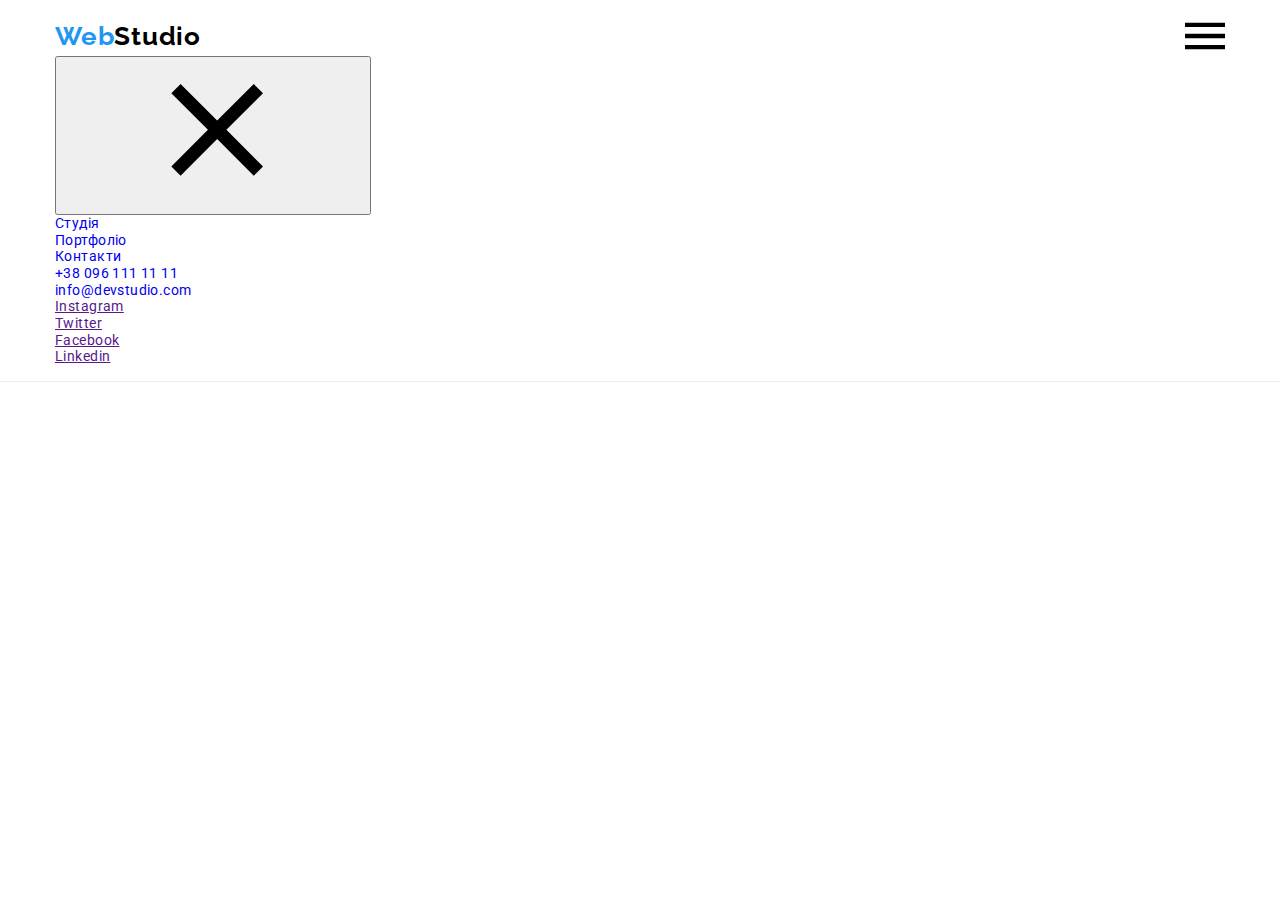
==== commit 6f4557b0: "Updated file" ====
--- a/index.html
+++ b/index.html
@@ -92,10 +92,58 @@
               <a class="mobile-menu-set__link link" href="#">Контакти</a>
             </li>
           </ul>
+
+          <ul class="mobile-contacts list">
+            <li>
+              <a
+                class="mobile-contacts-tel link"
+                href="tel:+380961111111"
+                target="_blank"
+                rel="noopener noreferrer nofollow">
+                +38 096 111 11 11
+              </a>
+            </li>
+
+            <li>
+              <a
+                class="mobile-contacts-email link"
+                href="mailto:info@devstudio.com"
+                target="_blank"
+                rel="noopener noreferrer nofollow">
+                info@devstudio.com
+              </a>
+            </li>
+          </ul>
+
+          <ul class="mobile-social-list list">
+                  <li class="mobile-social-list__item">
+                    <a href="" class="mobile-social-list__link">
+                      <span class="mobile-social-list__name">Instagram</span>
+                    </a>
+                  </li>
+                  <li class="mobile-social-list__item">
+                    <a href="" class="mobile-social-list__link">
+                      <span class="mobile-social-list__name">Twitter</span>
+                    </a>
+                  </li>
+                  <li class="mobile-social-list__item">
+                    <a href="" class="mobile-social-list__link">
+                      <span class="mobile-social-list__name">Facebook</span>
+                    </a>
+                  </li>
+                  <li class="mobile-social-list__item">
+                    <a href="" class="mobile-social-list__link">
+                      <span class="mobile-social-list__name">Linkedin</span>
+                    </a>
+                  </li>
+                </ul>
+              </div>
+            
+
         </div>
       </div>
     </header>
-    <main>
+    <!-- <main>
       <section class="hero-section hero-overlay">
         <div class="container">
           <h1 class="hero-section__title">
@@ -695,9 +743,9 @@
           </ul>
         </div>
       </section>
-    </main>
-
-    <footer class="footer-section">
+    </main> -->
+
+    <!-- <footer class="footer-section">
       <div class="container">
         <div class="address-container">
           <div>
@@ -808,9 +856,9 @@
           </form>
         </div>
       </div>
-    </footer>
-
-    <div class="backdrop is-hidden" data-modal>
+    </footer> -->
+
+    <!-- <div class="backdrop is-hidden" data-modal>
       <div class="modal">
         <button type="button" class="close-modal-btn" data-modal-close>
           <svg class="close-modal-btn__icon" width="18" height="18">
@@ -891,6 +939,6 @@
       </div>
     </div>
     <script src="./js/modal.js"></script>
-    <script src="./js/menu.js"></script>
+    <script src="./js/menu.js"></script> -->
   </body>
 </html>
--- a/css/main.min.css
+++ b/css/main.min.css
@@ -1 +1 @@
-:root{--accent-color: #2196f3;--primary-font: "Roboto", sans-serif;--secondary-font: "Raleway", sans-serif;--primary-text-color: #212121;--secondary-text-color: #757575;--main-color: #fff;--logo-color: #000;--background-active-btn: #188ce8;--footer-contacts-text: rgba(255, 255, 255, 0.6);--secondary-background-color: #2f303a;--team-section-bgc: #f5f4fa;--boder-color: #eeeeee;--card-gap: 30px;--hero-bcg-color: #c4c4c4;--social-icon-color-team: #afb1b8;--transition-dur-and-func: 250ms cubic-bezier(0.4, 0, 0.2, 1)}.footer-social-list__link,.clients-list__item,.clients-list,.social-list__link,.box__overlay,.feature__card,.close-modal-btn{display:flex;align-items:center;justify-content:center}.visually-hidden{position:absolute;white-space:nowrap;width:1px;height:1px;overflow:hidden;border:0;padding:0;clip:rect(0 0 0 0);clip-path:inset(50%);margin:-1px}h1,h2,h3,h4,p{margin-top:0;margin-bottom:0}ul,ol{margin-top:0;margin-bottom:0;padding-left:0}address{font-style:normal}.link{text-decoration:none}.list{list-style:none}img{display:block;max-width:100%;height:auto}button{cursor:pointer}body{font-family:var(--primary-font);font-size:14px;line-height:1.19;letter-spacing:.03em;color:var(--primary-text-color);background-color:var(--main-color)}.section{padding-top:94px;padding-bottom:94px}.container{padding-left:15px;padding-right:15px}@media screen and (min-width: 480px){.container{width:480px;margin-left:auto;margin-right:auto}}@media screen and (min-width: 768px){.container{width:768px}}@media screen and (min-width: 1200px){.container{width:1200px}}@media screen and (max-width: 767px){.mobile-menu{position:fixed;top:0;left:0;z-index:100;width:100%;height:100%;background-color:var(--main-color);opacity:0;visibility:hidden;pointer-events:none;transition:opacity var(--transition-dur-and-func)}.mobile-menu__close-btn{position:absolute;top:10px;right:15px;border:0;padding:0;line-height:0}.mobile-menu__close-icon{width:40px;height:40px}.mobile-menu__container{position:relative;padding-left:40px;padding-top:48px}.mobile-menu.is-open{opacity:1;visibility:visible;pointer-events:auto}.mobile-menu-set__link{font-size:40px;font-weight:500;line-height:1.175;letter-spacing:.02em;color:var(--primary-text-color);transition:color var(--transition-dur-and-func)}.mobile-menu-set__link:hover,.mobile-menu-set__link:focus{color:var(--accent-color)}.mobile-menu-set .link.current{color:var(--accent-color)}}.modal-open-btn{font-weight:700;font-size:16px;line-height:1.88;letter-spacing:.06em;color:var(--main-color);background:var(--accent-color);border:none;border-radius:4px;padding:10px 32px;transition:background-color var(--transition-dur-and-func),box-shadow var(--transition-dur-and-func)}.modal-open-btn:hover,.modal-open-btn:focus{background-color:var(--background-active-btn);box-shadow:0px 4px 4px rgba(0,0,0,.15)}.logo__first-part-logo,.logo__second-part-logo,.footer-section__logo{font-family:var(--secondary-font);font-size:26px;font-weight:700;line-height:1.1923076923;letter-spacing:.03em;color:var(--accent-color)}@media screen and (max-width: 767px){.logo__first-part-logo,.logo__second-part-logo,.footer-section__logo{font-size:24px;font-weight:700;line-height:1.1666666667;letter-spacing:.03em}}.logo__second-part-logo{color:var(--logo-color)}@media screen and (max-width: 767px){.logo__second-part-logo{font-size:24px;font-weight:700;line-height:1.1666666667;letter-spacing:.03em}}.footer-section__logo{color:var(--main-color)}@media screen and (max-width: 767px){.footer-section__logo{font-size:24px;font-weight:700;line-height:1.1666666667;letter-spacing:.03em}}.page-navigation__logo{padding-top:24px;padding-bottom:25px;margin-right:93px}.page-navigation{display:flex;align-items:center}.menu{display:flex;column-gap:50px}@media screen and (max-width: 767px){.menu{display:none}.open-mobile-menu-btn{line-height:0;border:none;background-color:rgba(0,0,0,0);padding:0;width:40px;height:40px}.open-mobile-menu-btn__icon{width:24px;height:16px}}@media screen and (min-width: 768px){.open-mobile-menu-btn{display:none}}.menu .link.current{color:var(--accent-color)}.menu__link{font-weight:500;line-height:1.14;letter-spacing:.02em;color:var(--primary-text-color);padding-top:32px;padding-bottom:32px;transition:color var(--transition-dur-and-func);position:relative}.menu__link:hover,.menu__link:focus{color:var(--accent-color)}.page-header{border-bottom:1px solid #ececec;padding-top:16px;padding-bottom:16px}.page-header__container{display:flex;align-items:center}@media screen and (max-width: 767px){.page-header__container{justify-content:space-between}}.contact-mail,.contact-tel{display:flex;align-items:center;font-size:14px;font-weight:500;line-height:1.1428571429;letter-spacing:.02em;color:var(--secondary-text-color);padding-top:32px;padding-bottom:32px;fill:currentColor;transition:color var(--transition-dur-and-func)}.contact-mail:hover,.contact-mail:focus,.contact-tel:hover,.contact-tel:focus{color:var(--accent-color)}.contact{display:flex;margin-left:auto;column-gap:30px}@media screen and (max-width: 767px){.contact{display:none}}.contact-mail__icon{margin-right:10px;fill:var(--secondary-text-color);transition:fill var(--transition-dur-and-func)}.contact-mail:hover .contact-mail__icon,.contact-mail:focus .contact-mail__icon{fill:var(--accent-color)}.contact-tel__icon{margin-right:10px;fill:var(--secondary-text-color);transition:fill var(--transition-dur-and-func)}.contact-tel:hover .contact-tel__icon,.contact-tel:focus .contact-tel__icon{fill:var(--accent-color)}.backdrop{position:fixed;top:0;left:0;width:100%;height:100%;background-color:rgba(0,0,0,.2);z-index:100;transition:opacity 500ms ease,visibility 500ms ease}.backdrop.is-hidden{visibility:hidden;opacity:0;pointer-events:none}.modal{position:absolute;top:50%;left:50%;transform:translate(-50%, -50%);width:528px;height:581px;background-color:var(--main-color);padding:40px}.close-modal-btn{position:absolute;top:8px;right:8px;width:30px;height:30px;border-radius:50%;background-color:rgba(0,0,0,0);border:1px solid rgba(0,0,0,.1);padding:0}.close-modal-btn:hover .close-modal-btn__icon,.close-modal-btn:focus .close-modal-btn__icon{fill:var(--accent-color)}.modal-form-title{font-size:20px;font-weight:700;line-height:1.15;letter-spacing:.03em;text-align:center;margin-bottom:12px}.modal-form{display:flex;flex-direction:column}.modal-form__label{margin-bottom:10px}.modal-form__text{display:block;font-size:12px;line-height:1.17;letter-spacing:.01em;color:var(--secondary-text-color);margin-bottom:4px}.modal-form__wrapper{position:relative;display:block}.modal-form__input{width:100%;height:40px;border-radius:4px;border:1px solid rgba(33,33,33,.2);padding-left:42px;transition:border-color var(--transition-dur-and-func)}.modal-form__input:focus{outline:none;border-color:var(--accent-color)}.modal-form__input:focus+.modal-form__icon{fill:var(--accent-color)}.modal-form__icon{position:absolute;top:50%;left:12px;transform:translateY(-50%);display:block;background-color:var(--main-color);transition:fill var(--transition-dur-and-func)}.modal-form__message{width:100%;height:120px;border-radius:4px;border:1px solid rgba(33,33,33,.2);padding:12px;resize:none;transition:border-color var(--transition-dur-and-func)}.modal-form__message::placeholder{font-size:12px;line-height:1.17;letter-spacing:.01em;color:rgba(117,117,117,.5)}.modal-form__message:focus{outline:none;border-color:var(--accent-color)}.modal-form__textarea{margin-bottom:20px}.modal-form__check-field{display:flex;align-items:center;justify-content:center;margin-bottom:30px}.modal-form__check{position:absolute;appearance:none}.modal-form__check:checked+.modal-form__own-checkbox{background-color:var(--accent-color)}.modal-form__check:checked+.modal-form__own-checkbox:focus+.modal-form__own-checkbox{box-shadow:0px 4px 4px rgba(0,0,0,.25)}.modal-form__check:checked+.modal-form__own-checkbox .modal-form__own-checkbox-icon{display:block}.modal-form__own-checkbox{border:1px solid var(--logo-color);border-radius:2px;cursor:pointer;margin-right:10px}.modal-form__own-checkbox-icon{display:none}.modal-form-submit-btn{width:200px;height:50px;align-self:center;font-weight:700;font-size:16px;line-height:1.88;letter-spacing:.06em;color:var(--main-color);background:var(--accent-color);border:none;border-radius:4px;padding:10px 52px;transition:background-color var(--transition-dur-and-func),box-shadow var(--transition-dur-and-func)}.modal-form-submit-btn:hover,.modal-form-submit-btn:focus{background-color:var(--background-active-btn);box-shadow:0px 4px 4px rgba(0,0,0,.15)}.modal-form__policy{line-height:1.71;color:var(--secondary-text-color)}.modal-form__policy-link{color:var(--accent-color)}.hero-section{padding-bottom:118px;padding-top:118px;text-align:center;background-color:var(--secondary-background-color)}.hero-overlay{max-width:480px;min-height:400px;margin-left:auto;margin-right:auto;background-color:var(--hero-bcg-color);background-image:linear-gradient(rgba(47, 48, 58, 0.4), rgba(47, 48, 58, 0.4)),url("../images/heromobile.jpg");background-size:cover;background-position:center}.hero-section__title{font-size:26px;font-weight:900;line-height:1.6153846154;letter-spacing:.06em;text-align:center;text-transform:uppercase;color:var(--main-color);width:360px;margin-left:auto;margin-right:auto;margin-bottom:30px}@media screen and (min-device-pixel-ratio: 2)and (max-width: 767px),screen and (min-resolution: 192dpi)and (max-width: 767px),screen and (min-resolution: 2dppx)and (max-width: 767px){.hero-overlay{background-image:url("../images/heromobile@2x.jpg")}}@media screen and (min-width: 768px){.hero-overlay{background-image:url("../images/herotablet.jpg")}}@media screen and (min-device-pixel-ratio: 2)and (min-width: 768px),screen and (min-resolution: 192dpi)and (min-width: 768px),screen and (min-resolution: 2dppx)and (min-width: 768px){.hero-overlay{background-image:url("../images/herotablet@2x.jpg")}}@media screen and (min-width: 1200px){.hero-overlay{background-image:url("../images/herodesktop.jpg")}}@media screen and (min-device-pixel-ratio: 2)and (min-width: 1200px),screen and (min-resolution: 192dpi)and (min-width: 1200px),screen and (min-resolution: 2dppx)and (min-width: 1200px){.hero-overlay{background-image:url("../images/herodesktop@2x.jpg")}}.advantages-section{padding-top:94px}.feature{display:flex;gap:30px}.feature__item{flex-basis:calc((100% - 90px)/4)}.feature__title{font-weight:700;font-size:14px;line-height:1.14;text-transform:uppercase;margin-bottom:10px}.feature__descr{line-height:1.71;color:var(--secondary-text-color)}.feature__card{height:120px;background-color:var(--team-section-bgc);margin-bottom:30px;border-radius:4px;transition:box-shadow var(--transition-dur-and-func)}.feature__card:hover,.feature__card:focus{box-shadow:0px 4px 4px rgba(0,0,0,.25)}.about-section{padding-top:94px}.box{display:flex;gap:30px}.box__item{flex-basis:calc((100% - 60px)/3);position:relative;overflow:hidden;z-index:100}.box__overlay{position:absolute;font-family:var(--primary-font);font-weight:700;line-height:1.14;color:var(--main-color);text-transform:uppercase;background-color:rgba(47,48,58,.8);box-shadow:0px 4px 4px rgba(0,0,0,.25);width:370px;height:70px;bottom:0;right:0}.team-list{display:flex;gap:30px}.team-section{background-color:var(--team-section-bgc)}.section-title{font-weight:700;font-size:36px;line-height:1.17;letter-spacing:.03em;margin-bottom:50px;text-align:center}.team-member__name{font-weight:500;font-size:16px;letter-spacing:.03em;margin-bottom:10px;text-align:center}.team-member__position{font-size:16px;letter-spacing:.03em;color:var(--secondary-text-color);text-align:center;margin-bottom:16px}.team-list__item{flex-basis:calc(100% - 22.5px);border:1px solid var(--boder-color);box-shadow:0px 1px 3px rgba(0,0,0,.12),0px 1px 1px rgba(0,0,0,.14),0px 2px 1px rgba(0,0,0,.2);border-radius:0px 0px 4px 4px;background-color:var(--main-color)}.team-member__meta{padding-top:30px;padding-bottom:30px}.team-member{background-color:var(--main-color)}.social-list__icon{width:20px;height:20px;fill:var(--social-icon-color-team);transition:fill var(--transition-dur-and-func)}.social-list__link:hover .social-list__icon,.social-list__link:focus .social-list__icon{fill:var(--main-color)}.social-list{display:flex;justify-content:center;column-gap:10px}.social-list__link{width:44px;height:44px;border-radius:50%;background-color:var(--main-color);transition:background-color var(--transition-dur-and-func)}.social-list__link:hover,.social-list__link:focus{background-color:var(--accent-color)}.clients-list{column-gap:30px}.clients-list__item{width:170px;height:92px;border-radius:4px;border:1px solid var(--social-icon-color-team);transition:border var(--transition-dur-and-func),fill var(--transition-dur-and-func)}.clients-list__item:hover,.clients-list__item:focus{border:1px solid var(--accent-color);fill:var(--accent-color)}.clients-list__link{fill:var(--social-icon-color-team);transition:fill var(--transition-dur-and-func)}.clients-list__link:hover,.clients-list__link:focus{fill:var(--accent-color)}.clients-list__icon{transition:fill var(--transition-dur-and-func)}.clients-list__link:hover .clients-list__icon,.clients-list__link:focus .clients-list__icon{fill:var(--accent-color)}.footer-list__address,.footer-list__email,.footer-list__tel{line-height:1.71;color:var(--main-color);transition:color var(--transition-dur-and-func)}.footer-list__address:hover,.footer-list__address:focus,.footer-list__email:hover,.footer-list__email:focus,.footer-list__tel:hover,.footer-list__tel:focus{color:var(--accent-color)}.footer-list__email,.footer-list__tel{color:var(--footer-contacts-text)}.footer-section{background-color:var(--secondary-background-color);padding-top:60px;padding-bottom:60px}.address-section{margin-top:20px}.address-container{display:flex;align-items:baseline}.footer-list__item:not(:last-child){margin-bottom:9px}.footer-social-links__title{font-weight:700;font-size:14px;line-height:1.14;text-transform:uppercase;color:var(--main-color);margin-bottom:20px}.footer-social-list__icon{width:20px;height:20px;fill:var(--main-color);transition:fill var(--transition-dur-and-func)}.footer-social-list__link:hover .footer-social-list__icon,.footer-social-list__link:focus .footer-social-list__icon{fill:var(--main-color)}.footer-social-list{display:flex;justify-content:center;column-gap:10px;margin-top:20px}.footer-social-list__link{width:44px;height:44px;border-radius:50%;background-color:rgba(255,255,255,.1);transition:background-color var(--transition-dur-and-func)}.footer-social-list__link:hover,.footer-social-list__link:focus{background-color:var(--accent-color)}.footer-social-links{margin-left:70px}.subscribe-form__title{line-height:1.14;letter-spacing:.03em;text-transform:uppercase;color:var(--main-color)}.subscribe-section{display:block;margin-left:93px;width:570px;height:86px}.subscribe-form__field{display:flex;margin-top:20px}.subscribe-form__input{width:100%;height:50px;border-radius:4px;border:1px solid rgba(255,255,255,.3);padding-top:15px;padding-bottom:15px;padding-left:16px;background-color:var(--secondary-background-color);color:var(--main-color)}.subscribe-form__input:focus{outline:none}.subscribe-btn{display:flex;column-gap:10px;justify-content:center;min-width:200px;height:50px;font-weight:700;font-size:16px;line-height:1.88;letter-spacing:.06em;color:var(--main-color);background:var(--accent-color);border:none;border-radius:4px;margin-left:12px;padding:10px 28px;transition:background-color var(--transition-dur-and-func),box-shadow var(--transition-dur-and-func)}.subscribe-btn:hover,.subscribe-btn:focus{background-color:var(--background-active-btn);box-shadow:0px 4px 4px rgba(0,0,0,.15)}.filter-open-btn{font-weight:500;font-size:16px;line-height:1.63;letter-spacing:.03em;color:var(--primary-text-color);background-color:var(--team-section-bgc);display:flex;border-radius:4px;border:none;padding:6px 22px;transition:color var(--transition-dur-and-func),background-color var(--transition-dur-and-func),box-shadow var(--transition-dur-and-func)}.filter-open-btn:hover,.filter-open-btn:focus{color:var(--main-color);background-color:var(--accent-color);box-shadow:0px 3px 1px rgba(0,0,0,.1),0px 1px 2px rgba(0,0,0,.08),0px 2px 2px rgba(0,0,0,.12)}.project-title{font-weight:700;font-size:18px;line-height:2;letter-spacing:.06em;color:var(--primary-text-color);margin-bottom:4px;margin-right:auto}.project-descr{line-height:1.88;margin-right:auto}.filter-items{display:flex;justify-content:center;gap:8px;margin-bottom:50px}.project-list{display:flex;flex-wrap:wrap;gap:30px}.project-descr{font-size:16px;letter-spacing:.03em;color:var(--secondary-text-color)}.project-item-descr{padding:20px 24px;border:1px solid var(--boder-color);border-top:none}.project-item-link{display:block;transition:box-shadow var(--transition-dur-and-func)}.project-item-link:hover,.project-item-link:focus{box-shadow:0px 1px 1px rgba(0,0,0,.12),0px 4px 4px rgba(0,0,0,.06),1px 4px 6px rgba(0,0,0,.16)}.project-item-overlay{position:absolute;top:0;left:0;font-family:var(--primary-font);font-size:18px;line-height:1.56;letter-spacing:.03em;color:var(--main-color);padding:63px 24px;width:100%;height:100%;transform:translateY(100%);transition:transform var(--transition-dur-and-func)}.project-card{position:relative;overflow:hidden}.project-item-link:hover .project-item-overlay,.project-item-link:focus .project-item-overlay{background:rgba(33,150,243,.9);transform:translateY(0%)}.backdrop{position:fixed;top:0;left:0;width:100%;height:100%;background-color:rgba(0,0,0,.2);z-index:100;transition:opacity 500ms ease,visibility 500ms ease}.backdrop.is-hidden{visibility:hidden;opacity:0;pointer-events:none}/*# sourceMappingURL=main.min.css.map */+:root{--accent-color: #2196f3;--primary-font: "Roboto", sans-serif;--secondary-font: "Raleway", sans-serif;--primary-text-color: #212121;--secondary-text-color: #757575;--main-color: #fff;--logo-color: #000;--background-active-btn: #188ce8;--footer-contacts-text: rgba(255, 255, 255, 0.6);--secondary-background-color: #2f303a;--team-section-bgc: #f5f4fa;--boder-color: #eeeeee;--card-gap: 30px;--hero-bcg-color: #c4c4c4;--social-icon-color-team: #afb1b8;--page-header-border: #ececec;--transition-dur-and-func: 250ms cubic-bezier(0.4, 0, 0.2, 1)}.footer-social-list__link,.clients-list__item,.clients-list,.social-list__link,.box__overlay,.feature__card,.close-modal-btn{display:flex;align-items:center;justify-content:center}.visually-hidden{position:absolute;white-space:nowrap;width:1px;height:1px;overflow:hidden;border:0;padding:0;clip:rect(0 0 0 0);clip-path:inset(50%);margin:-1px}h1,h2,h3,h4,p{margin-top:0;margin-bottom:0}ul,ol{margin-top:0;margin-bottom:0;padding-left:0}address{font-style:normal}.link{text-decoration:none}.list{list-style:none}img{display:block;max-width:100%;height:auto}button{cursor:pointer}body{font-family:var(--primary-font);font-size:14px;line-height:1.19;letter-spacing:.03em;color:var(--primary-text-color);background-color:var(--main-color)}.section{padding-top:94px;padding-bottom:94px}.container{padding-left:15px;padding-right:15px}@media screen and (min-width: 480px){.container{width:480px;margin-left:auto;margin-right:auto}}@media screen and (min-width: 768px){.container{width:768px}}@media screen and (min-width: 1200px){.container{width:1200px}}@media screen and (max-width: 767px){.mobile-menu{position:fixed;top:0;left:0;z-index:100;width:100%;height:100%;background-color:var(--main-color);opacity:0;visibility:hidden;pointer-events:none;transition:opacity var(--transition-dur-and-func)}.mobile-menu__close-btn{position:absolute;top:10px;right:15px;border:0;padding:0;line-height:0}.mobile-menu__close-icon{width:40px;height:40px}.mobile-menu__container{position:relative;padding-left:40px;padding-top:48px}.mobile-menu.is-open{opacity:1;visibility:visible;pointer-events:auto}.mobile-menu-set__link{font-size:40px;font-weight:500;line-height:1.175;letter-spacing:.02em;color:var(--primary-text-color);transition:color var(--transition-dur-and-func)}.mobile-menu-set__link:hover,.mobile-menu-set__link:focus{color:var(--accent-color)}.mobile-menu-set .link.current{color:var(--accent-color)}}.modal-open-btn{font-weight:700;font-size:16px;line-height:1.88;letter-spacing:.06em;color:var(--main-color);background:var(--accent-color);border:none;border-radius:4px;padding:10px 32px;transition:background-color var(--transition-dur-and-func),box-shadow var(--transition-dur-and-func)}.modal-open-btn:hover,.modal-open-btn:focus{background-color:var(--background-active-btn);box-shadow:0px 4px 4px rgba(0,0,0,.15)}.logo__first-part-logo,.logo__second-part-logo,.footer-section__logo{font-family:var(--secondary-font);font-size:26px;font-weight:700;line-height:1.1923076923;letter-spacing:.03em;color:var(--accent-color)}@media screen and (max-width: 767px){.logo__first-part-logo,.logo__second-part-logo,.footer-section__logo{font-size:24px;font-weight:700;line-height:1.1666666667;letter-spacing:.03em}}.logo__second-part-logo{color:var(--logo-color)}@media screen and (max-width: 767px){.logo__second-part-logo{font-size:24px;font-weight:700;line-height:1.1666666667;letter-spacing:.03em}}.footer-section__logo{color:var(--main-color)}@media screen and (max-width: 767px){.footer-section__logo{font-size:24px;font-weight:700;line-height:1.1666666667;letter-spacing:.03em}}.backdrop{position:fixed;top:0;left:0;width:100%;height:100%;background-color:rgba(0,0,0,.2);z-index:100;transition:opacity 500ms ease,visibility 500ms ease}.backdrop.is-hidden{visibility:hidden;opacity:0;pointer-events:none}.modal{position:absolute;top:50%;left:50%;transform:translate(-50%, -50%);width:528px;height:581px;background-color:var(--main-color);padding:40px}.close-modal-btn{position:absolute;top:8px;right:8px;width:30px;height:30px;border-radius:50%;background-color:rgba(0,0,0,0);border:1px solid rgba(0,0,0,.1);padding:0}.close-modal-btn:hover .close-modal-btn__icon,.close-modal-btn:focus .close-modal-btn__icon{fill:var(--accent-color)}.modal-form-title{font-size:20px;font-weight:700;line-height:1.15;letter-spacing:.03em;text-align:center;margin-bottom:12px}.modal-form{display:flex;flex-direction:column}.modal-form__label{margin-bottom:10px}.modal-form__text{display:block;font-size:12px;line-height:1.17;letter-spacing:.01em;color:var(--secondary-text-color);margin-bottom:4px}.modal-form__wrapper{position:relative;display:block}.modal-form__input{width:100%;height:40px;border-radius:4px;border:1px solid rgba(33,33,33,.2);padding-left:42px;transition:border-color var(--transition-dur-and-func)}.modal-form__input:focus{outline:none;border-color:var(--accent-color)}.modal-form__input:focus+.modal-form__icon{fill:var(--accent-color)}.modal-form__icon{position:absolute;top:50%;left:12px;transform:translateY(-50%);display:block;background-color:var(--main-color);transition:fill var(--transition-dur-and-func)}.modal-form__message{width:100%;height:120px;border-radius:4px;border:1px solid rgba(33,33,33,.2);padding:12px;resize:none;transition:border-color var(--transition-dur-and-func)}.modal-form__message::placeholder{font-size:12px;line-height:1.17;letter-spacing:.01em;color:rgba(117,117,117,.5)}.modal-form__message:focus{outline:none;border-color:var(--accent-color)}.modal-form__textarea{margin-bottom:20px}.modal-form__check-field{display:flex;align-items:center;justify-content:center;margin-bottom:30px}.modal-form__check{position:absolute;appearance:none}.modal-form__check:checked+.modal-form__own-checkbox{background-color:var(--accent-color)}.modal-form__check:checked+.modal-form__own-checkbox:focus+.modal-form__own-checkbox{box-shadow:0px 4px 4px rgba(0,0,0,.25)}.modal-form__check:checked+.modal-form__own-checkbox .modal-form__own-checkbox-icon{display:block}.modal-form__own-checkbox{border:1px solid var(--logo-color);border-radius:2px;cursor:pointer;margin-right:10px}.modal-form__own-checkbox-icon{display:none}.modal-form-submit-btn{width:200px;height:50px;align-self:center;font-weight:700;font-size:16px;line-height:1.88;letter-spacing:.06em;color:var(--main-color);background:var(--accent-color);border:none;border-radius:4px;padding:10px 52px;transition:background-color var(--transition-dur-and-func),box-shadow var(--transition-dur-and-func)}.modal-form-submit-btn:hover,.modal-form-submit-btn:focus{background-color:var(--background-active-btn);box-shadow:0px 4px 4px rgba(0,0,0,.15)}.modal-form__policy{line-height:1.71;color:var(--secondary-text-color)}.modal-form__policy-link{color:var(--accent-color)}.menu{display:none}.contact{display:none}.open-mobile-menu-btn{line-height:0;border:none;background-color:rgba(0,0,0,0);padding:0;fill:var(--logo-color);transition:var(--transition-dur-and-func)}.open-mobile-menu-btn:hover,.open-mobile-menu-btn:focus{fill:var(--accent-color)}.open-mobile-menu-btn__icon{width:40px;height:40px}.page-header__container{display:flex;align-items:center;justify-content:space-between}.page-header{border-bottom:1px solid var(--page-header-border);padding-top:16px;padding-bottom:16px}.hero-section{padding-bottom:118px;padding-top:118px;text-align:center;background-color:var(--secondary-background-color)}.hero-overlay{max-width:480px;min-height:400px;margin-left:auto;margin-right:auto;background-color:var(--hero-bcg-color);background-image:linear-gradient(rgba(47, 48, 58, 0.4), rgba(47, 48, 58, 0.4)),url("../images/heromobile.jpg");background-size:cover;background-position:center}.hero-section__title{font-size:26px;font-weight:900;line-height:1.6153846154;letter-spacing:.06em;text-align:center;text-transform:uppercase;color:var(--main-color);width:360px;margin-left:auto;margin-right:auto;margin-bottom:30px}@media screen and (min-device-pixel-ratio: 2)and (max-width: 767px),screen and (min-resolution: 192dpi)and (max-width: 767px),screen and (min-resolution: 2dppx)and (max-width: 767px){.hero-overlay{background-image:url("../images/heromobile@2x.jpg")}}@media screen and (min-width: 768px){.hero-overlay{background-image:url("../images/herotablet.jpg")}}@media screen and (min-device-pixel-ratio: 2)and (min-width: 768px),screen and (min-resolution: 192dpi)and (min-width: 768px),screen and (min-resolution: 2dppx)and (min-width: 768px){.hero-overlay{background-image:url("../images/herotablet@2x.jpg")}}@media screen and (min-width: 1200px){.hero-overlay{background-image:url("../images/herodesktop.jpg")}}@media screen and (min-device-pixel-ratio: 2)and (min-width: 1200px),screen and (min-resolution: 192dpi)and (min-width: 1200px),screen and (min-resolution: 2dppx)and (min-width: 1200px){.hero-overlay{background-image:url("../images/herodesktop@2x.jpg")}}.advantages-section{padding-top:94px}.feature{display:flex;gap:30px}.feature__item{flex-basis:calc((100% - 90px)/4)}.feature__title{font-weight:700;font-size:14px;line-height:1.14;text-transform:uppercase;margin-bottom:10px}.feature__descr{line-height:1.71;color:var(--secondary-text-color)}.feature__card{height:120px;background-color:var(--team-section-bgc);margin-bottom:30px;border-radius:4px;transition:box-shadow var(--transition-dur-and-func)}.feature__card:hover,.feature__card:focus{box-shadow:0px 4px 4px rgba(0,0,0,.25)}.about-section{padding-top:94px}.box{display:flex;gap:30px}.box__item{flex-basis:calc((100% - 60px)/3);position:relative;overflow:hidden;z-index:100}.box__overlay{position:absolute;font-family:var(--primary-font);font-weight:700;line-height:1.14;color:var(--main-color);text-transform:uppercase;background-color:rgba(47,48,58,.8);box-shadow:0px 4px 4px rgba(0,0,0,.25);width:370px;height:70px;bottom:0;right:0}.team-list{display:flex;gap:30px}.team-section{background-color:var(--team-section-bgc)}.section-title{font-weight:700;font-size:36px;line-height:1.17;letter-spacing:.03em;margin-bottom:50px;text-align:center}.team-member__name{font-weight:500;font-size:16px;letter-spacing:.03em;margin-bottom:10px;text-align:center}.team-member__position{font-size:16px;letter-spacing:.03em;color:var(--secondary-text-color);text-align:center;margin-bottom:16px}.team-list__item{flex-basis:calc(100% - 22.5px);border:1px solid var(--boder-color);box-shadow:0px 1px 3px rgba(0,0,0,.12),0px 1px 1px rgba(0,0,0,.14),0px 2px 1px rgba(0,0,0,.2);border-radius:0px 0px 4px 4px;background-color:var(--main-color)}.team-member__meta{padding-top:30px;padding-bottom:30px}.team-member{background-color:var(--main-color)}.social-list__icon{width:20px;height:20px;fill:var(--social-icon-color-team);transition:fill var(--transition-dur-and-func)}.social-list__link:hover .social-list__icon,.social-list__link:focus .social-list__icon{fill:var(--main-color)}.social-list{display:flex;justify-content:center;column-gap:10px}.social-list__link{width:44px;height:44px;border-radius:50%;background-color:var(--main-color);transition:background-color var(--transition-dur-and-func)}.social-list__link:hover,.social-list__link:focus{background-color:var(--accent-color)}.clients-list{column-gap:30px}.clients-list__item{width:170px;height:92px;border-radius:4px;border:1px solid var(--social-icon-color-team);transition:border var(--transition-dur-and-func),fill var(--transition-dur-and-func)}.clients-list__item:hover,.clients-list__item:focus{border:1px solid var(--accent-color);fill:var(--accent-color)}.clients-list__link{fill:var(--social-icon-color-team);transition:fill var(--transition-dur-and-func)}.clients-list__link:hover,.clients-list__link:focus{fill:var(--accent-color)}.clients-list__icon{transition:fill var(--transition-dur-and-func)}.clients-list__link:hover .clients-list__icon,.clients-list__link:focus .clients-list__icon{fill:var(--accent-color)}.footer-list__address,.footer-list__email,.footer-list__tel{line-height:1.71;color:var(--main-color);transition:color var(--transition-dur-and-func)}.footer-list__address:hover,.footer-list__address:focus,.footer-list__email:hover,.footer-list__email:focus,.footer-list__tel:hover,.footer-list__tel:focus{color:var(--accent-color)}.footer-list__email,.footer-list__tel{color:var(--footer-contacts-text)}.footer-section{background-color:var(--secondary-background-color);padding-top:60px;padding-bottom:60px}.address-section{margin-top:20px}.address-container{display:flex;align-items:baseline}.footer-list__item:not(:last-child){margin-bottom:9px}.footer-social-links__title{font-weight:700;font-size:14px;line-height:1.14;text-transform:uppercase;color:var(--main-color);margin-bottom:20px}.footer-social-list__icon{width:20px;height:20px;fill:var(--main-color);transition:fill var(--transition-dur-and-func)}.footer-social-list__link:hover .footer-social-list__icon,.footer-social-list__link:focus .footer-social-list__icon{fill:var(--main-color)}.footer-social-list{display:flex;justify-content:center;column-gap:10px;margin-top:20px}.footer-social-list__link{width:44px;height:44px;border-radius:50%;background-color:rgba(255,255,255,.1);transition:background-color var(--transition-dur-and-func)}.footer-social-list__link:hover,.footer-social-list__link:focus{background-color:var(--accent-color)}.footer-social-links{margin-left:70px}.subscribe-form__title{line-height:1.14;letter-spacing:.03em;text-transform:uppercase;color:var(--main-color)}.subscribe-section{display:block;margin-left:93px;width:570px;height:86px}.subscribe-form__field{display:flex;margin-top:20px}.subscribe-form__input{width:100%;height:50px;border-radius:4px;border:1px solid rgba(255,255,255,.3);padding-top:15px;padding-bottom:15px;padding-left:16px;background-color:var(--secondary-background-color);color:var(--main-color)}.subscribe-form__input:focus{outline:none}.subscribe-btn{display:flex;column-gap:10px;justify-content:center;min-width:200px;height:50px;font-weight:700;font-size:16px;line-height:1.88;letter-spacing:.06em;color:var(--main-color);background:var(--accent-color);border:none;border-radius:4px;margin-left:12px;padding:10px 28px;transition:background-color var(--transition-dur-and-func),box-shadow var(--transition-dur-and-func)}.subscribe-btn:hover,.subscribe-btn:focus{background-color:var(--background-active-btn);box-shadow:0px 4px 4px rgba(0,0,0,.15)}.filter-open-btn{font-weight:500;font-size:16px;line-height:1.63;letter-spacing:.03em;color:var(--primary-text-color);background-color:var(--team-section-bgc);display:flex;border-radius:4px;border:none;padding:6px 22px;transition:color var(--transition-dur-and-func),background-color var(--transition-dur-and-func),box-shadow var(--transition-dur-and-func)}.filter-open-btn:hover,.filter-open-btn:focus{color:var(--main-color);background-color:var(--accent-color);box-shadow:0px 3px 1px rgba(0,0,0,.1),0px 1px 2px rgba(0,0,0,.08),0px 2px 2px rgba(0,0,0,.12)}.project-title{font-weight:700;font-size:18px;line-height:2;letter-spacing:.06em;color:var(--primary-text-color);margin-bottom:4px;margin-right:auto}.project-descr{line-height:1.88;margin-right:auto}.filter-items{display:flex;justify-content:center;gap:8px;margin-bottom:50px}.project-list{display:flex;flex-wrap:wrap;gap:30px}.project-descr{font-size:16px;letter-spacing:.03em;color:var(--secondary-text-color)}.project-item-descr{padding:20px 24px;border:1px solid var(--boder-color);border-top:none}.project-item-link{display:block;transition:box-shadow var(--transition-dur-and-func)}.project-item-link:hover,.project-item-link:focus{box-shadow:0px 1px 1px rgba(0,0,0,.12),0px 4px 4px rgba(0,0,0,.06),1px 4px 6px rgba(0,0,0,.16)}.project-item-overlay{position:absolute;top:0;left:0;font-family:var(--primary-font);font-size:18px;line-height:1.56;letter-spacing:.03em;color:var(--main-color);padding:63px 24px;width:100%;height:100%;transform:translateY(100%);transition:transform var(--transition-dur-and-func)}.project-card{position:relative;overflow:hidden}.project-item-link:hover .project-item-overlay,.project-item-link:focus .project-item-overlay{background:rgba(33,150,243,.9);transform:translateY(0%)}.backdrop{position:fixed;top:0;left:0;width:100%;height:100%;background-color:rgba(0,0,0,.2);z-index:100;transition:opacity 500ms ease,visibility 500ms ease}.backdrop.is-hidden{visibility:hidden;opacity:0;pointer-events:none}/*# sourceMappingURL=main.min.css.map */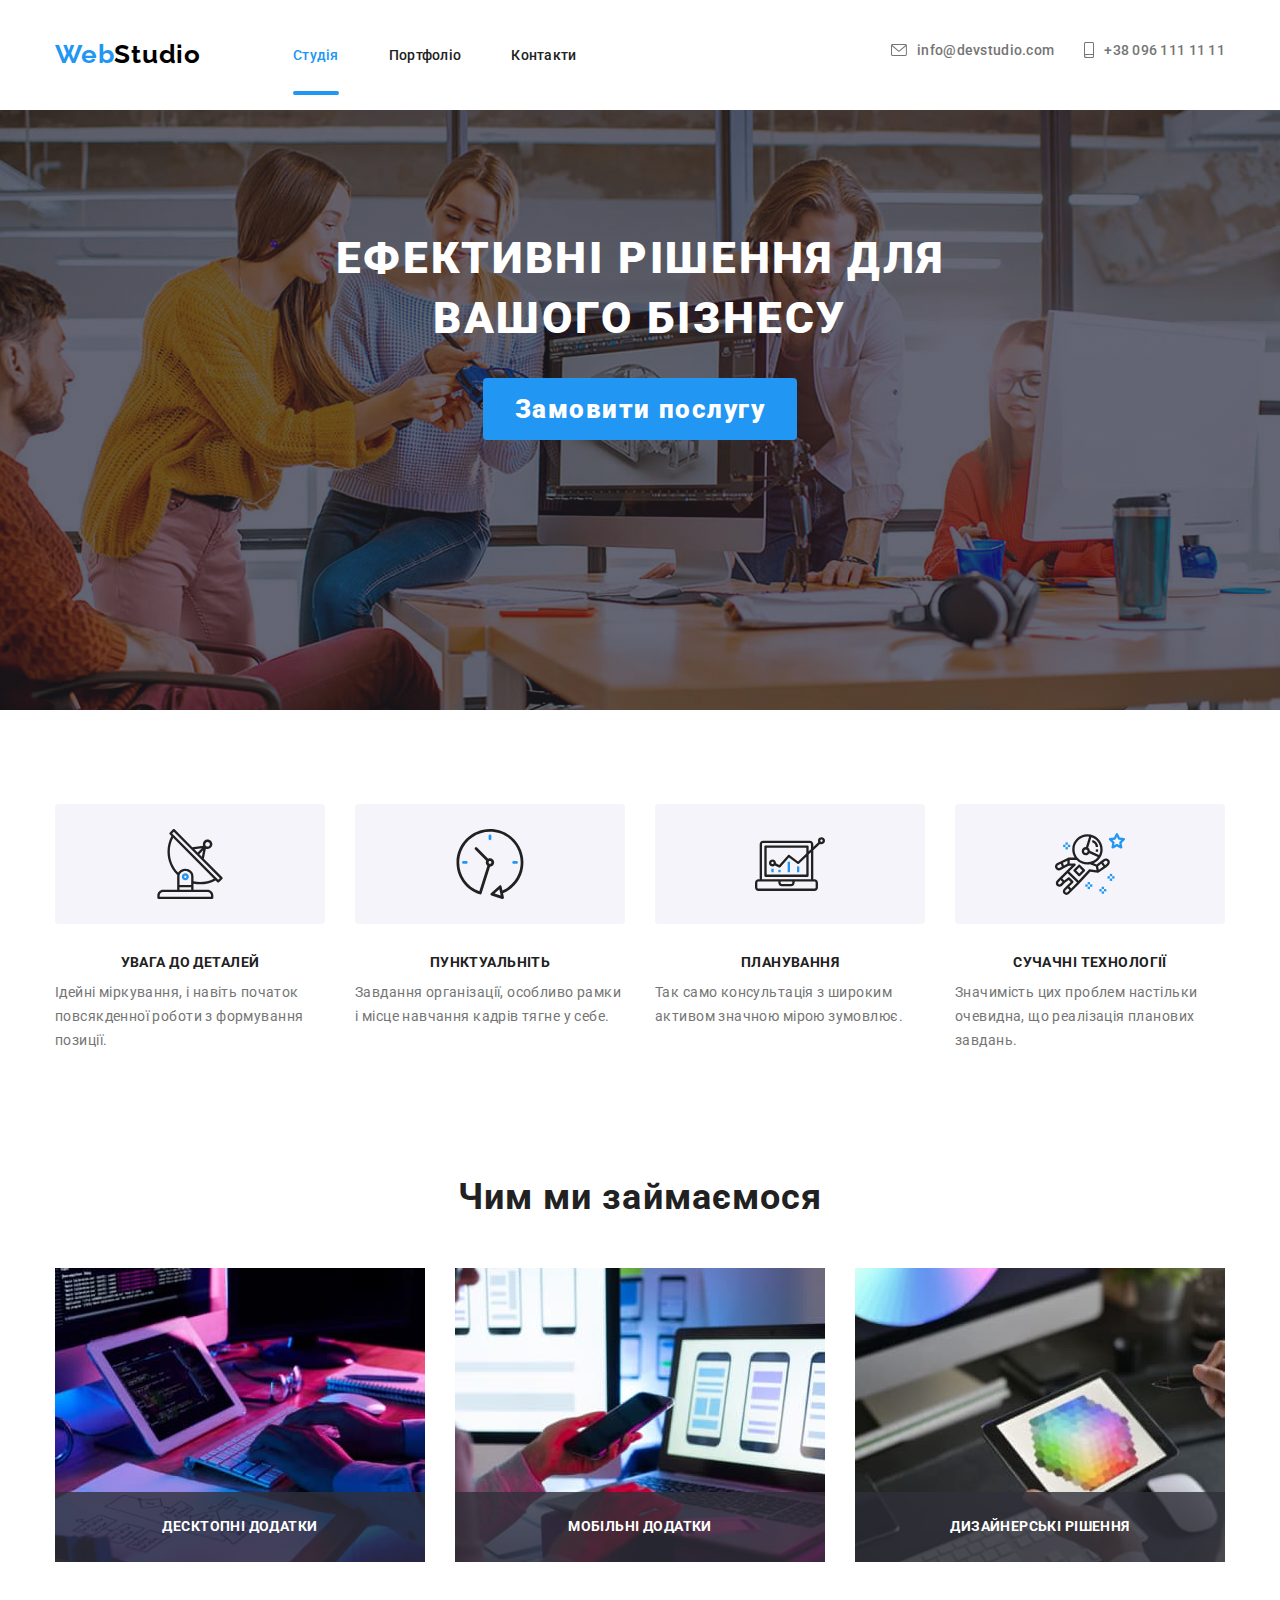
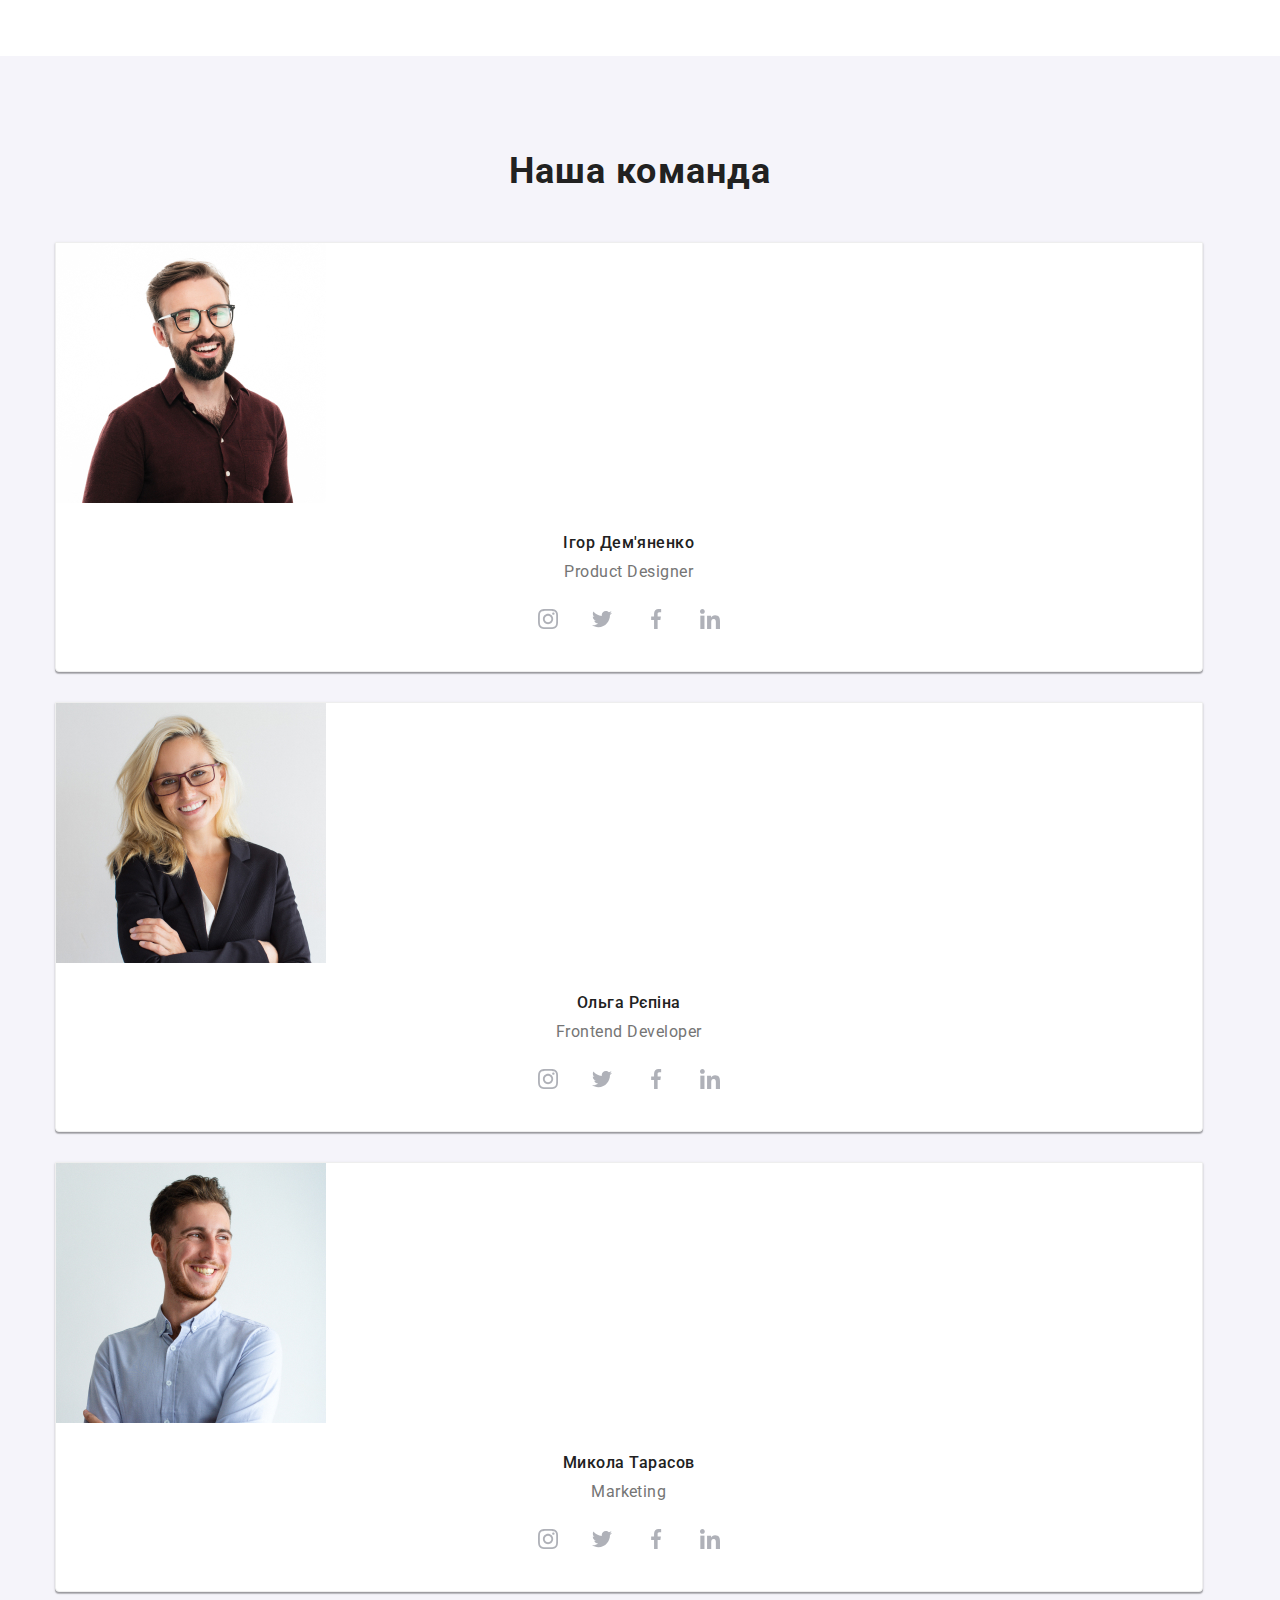
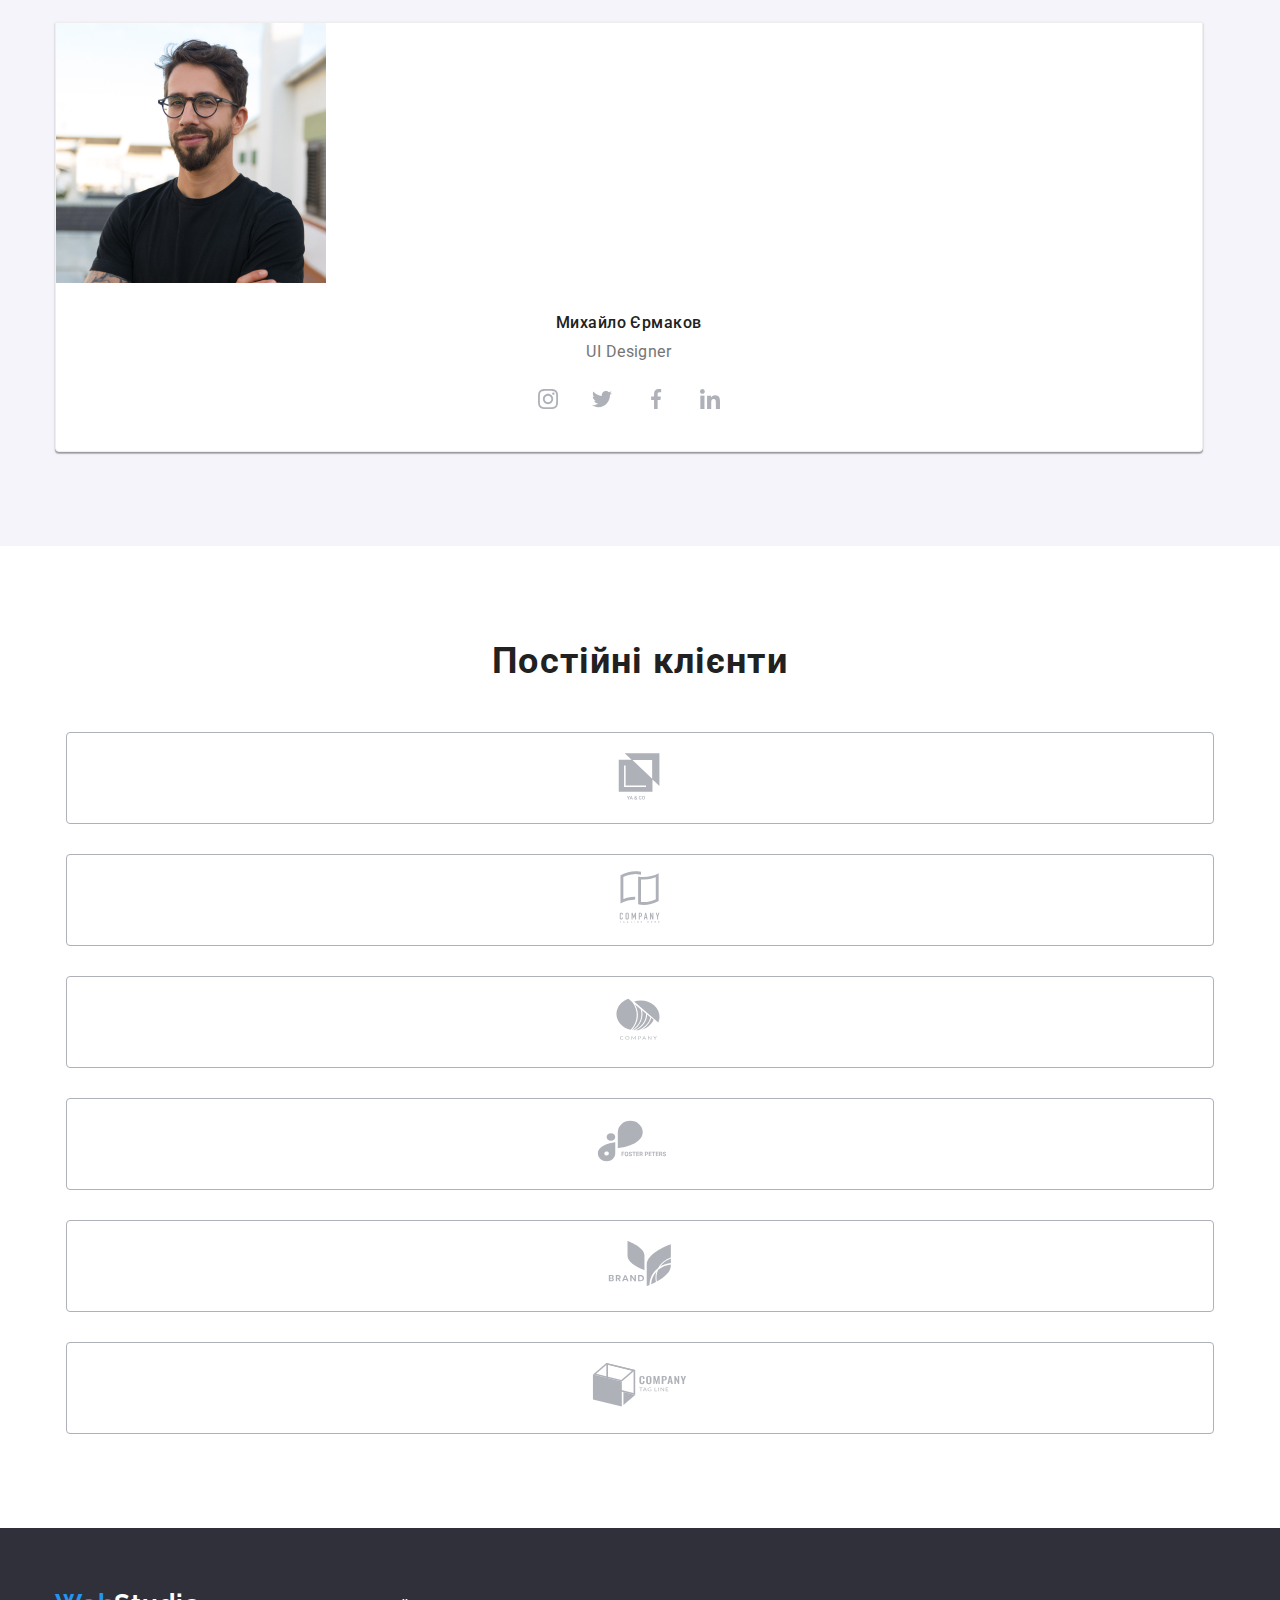
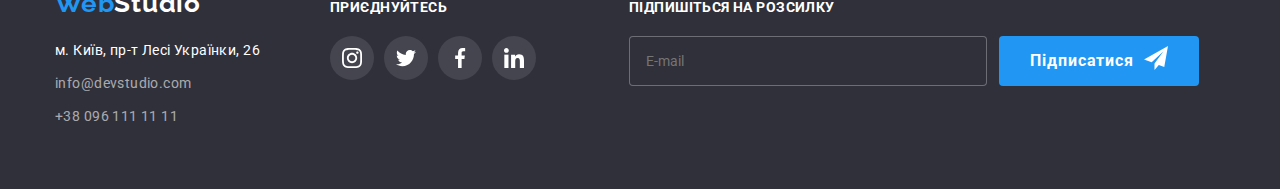
==== commit bfb66b17: "Added files" ====
--- a/index.html
+++ b/index.html
@@ -14,13 +14,13 @@
       rel="stylesheet"
       href="https://cdn.jsdelivr.net/npm/modern-normalize@1.1.0/modern-normalize.min.css" />
     <link rel="stylesheet" href="./css/main.min.css" />
-    <!-- <link rel="stylesheet" href="./css/styles.css" /> -->
   </head>
+
   <body>
     <header class="page-header">
       <div class="container page-header__container">
         <nav class="page-navigation">
-          <a class="logo link page-navigation__logo" href="./index.html">
+          <a class="logo page-navigation__logo link" href="./index.html">
             <span class="logo__first-part-logo">Web</span
             ><span class="logo__second-part-logo">Studio </span>
           </a>
@@ -36,13 +36,13 @@
             </li>
           </ul>
         </nav>
-        <button type="button" class="open-mobile-menu-btn" data-menu-open>
+        <button type="button" class="open-mobile-menu-btn js-open-menu">
           <svg class="open-mobile-menu-btn__icon">
             <use href="./images/sprite.svg#icon-burger"></use>
           </svg>
         </button>
         <ul class="contact list">
-          <li>
+          <li class="contact__item">
             <a
               class="contact-mail link"
               href="mailto:info@devstudio.com"
@@ -55,7 +55,7 @@
               info@devstudio.com
             </a>
           </li>
-          <li>
+          <li class="contact__item">
             <a
               class="contact-tel link"
               href="tel:+380961111111"
@@ -70,80 +70,84 @@
           </li>
         </ul>
       </div>
-      <div class="mobile-menu" data-menu>
+      <div class="mobile-menu js-menu-container">
         <div class="container mobile-menu__container">
-          <button class="mobile-menu__close-btn" data-menu-close>
+          <button class="mobile-menu__close-btn js-close-menu">
             <svg class="mobile-menu__close-icon">
               <use href="./images/sprite.svg#icon-close"></use>
             </svg>
           </button>
-          <ul class="mobile-menu-set list">
-            <li>
-              <a class="mobile-menu-set__link link current" href="./index.html"
-                >Студія</a
-              >
-            </li>
-            <li>
-              <a class="mobile-menu-set__link link" href="./portfolio.html"
-                >Портфоліо</a
-              >
-            </li>
-            <li>
-              <a class="mobile-menu-set__link link" href="#">Контакти</a>
-            </li>
-          </ul>
-
-          <ul class="mobile-contacts list">
-            <li>
-              <a
-                class="mobile-contacts-tel link"
-                href="tel:+380961111111"
-                target="_blank"
-                rel="noopener noreferrer nofollow">
-                +38 096 111 11 11
-              </a>
-            </li>
-
-            <li>
-              <a
-                class="mobile-contacts-email link"
-                href="mailto:info@devstudio.com"
-                target="_blank"
-                rel="noopener noreferrer nofollow">
-                info@devstudio.com
-              </a>
-            </li>
-          </ul>
-
-          <ul class="mobile-social-list list">
-                  <li class="mobile-social-list__item">
-                    <a href="" class="mobile-social-list__link">
-                      <span class="mobile-social-list__name">Instagram</span>
-                    </a>
-                  </li>
-                  <li class="mobile-social-list__item">
-                    <a href="" class="mobile-social-list__link">
-                      <span class="mobile-social-list__name">Twitter</span>
-                    </a>
-                  </li>
-                  <li class="mobile-social-list__item">
-                    <a href="" class="mobile-social-list__link">
-                      <span class="mobile-social-list__name">Facebook</span>
-                    </a>
-                  </li>
-                  <li class="mobile-social-list__item">
-                    <a href="" class="mobile-social-list__link">
-                      <span class="mobile-social-list__name">Linkedin</span>
-                    </a>
-                  </li>
-                </ul>
-              </div>
-            
-
+          <div class="mobile-menu-section">
+            <ul class="mobile-menu-set list">
+              <li class="mobile-menu-set__item">
+                <a
+                  class="mobile-menu-set__link link current"
+                  href="./index.html"
+                  >Студія</a
+                >
+              </li>
+              <li class="mobile-menu-set__item">
+                <a class="mobile-menu-set__link link" href="./portfolio.html"
+                  >Портфоліо</a
+                >
+              </li>
+              <li class="mobile-menu-set__item">
+                <a class="mobile-menu-set__link link" href="#">Контакти</a>
+              </li>
+            </ul>
+          </div>
+          <div class="mobile-menu-contacts-section">
+            <ul class="mobile-contacts list">
+              <li class="mobile-contacts__item">
+                <a
+                  class="mobile-contacts-tel link"
+                  href="tel:+380961111111"
+                  target="_blank"
+                  rel="noopener noreferrer nofollow">
+                  +38 096 111 11 11
+                </a>
+              </li>
+
+              <li class="mobile-contacts__item">
+                <a
+                  class="mobile-contacts-email link"
+                  href="mailto:info@devstudio.com"
+                  target="_blank"
+                  rel="noopener noreferrer nofollow">
+                  info@devstudio.com
+                </a>
+              </li>
+            </ul>
+          </div>
+          <div class="mobile-social-list-section">
+            <ul class="mobile-social-list list">
+              <li class="mobile-social-list__item">
+                <a href="" class="mobile-social-list__link link">
+                  <span class="mobile-social-list__name">Instagram</span>
+                </a>
+              </li>
+              <li class="mobile-social-list__item">
+                <a href="" class="mobile-social-list__link link">
+                  <span class="mobile-social-list__name">Twitter</span>
+                </a>
+              </li>
+              <li class="mobile-social-list__item">
+                <a href="" class="mobile-social-list__link link">
+                  <span class="mobile-social-list__name">Facebook</span>
+                </a>
+              </li>
+              <li class="mobile-social-list__item">
+                <a href="" class="mobile-social-list__link link">
+                  <span class="mobile-social-list__name">Linkedin</span>
+                </a>
+              </li>
+            </ul>
+          </div>
         </div>
       </div>
     </header>
-    <!-- <main>
+    <main>
+      <!-- Hero -->
       <section class="hero-section hero-overlay">
         <div class="container">
           <h1 class="hero-section__title">
@@ -154,7 +158,9 @@
           </button>
         </div>
       </section>
-      <section class="advantages-section">
+
+      <!-- Advantages  -->
+      <section class="advantages-section section">
         <div class="container">
           <h2 class="visually-hidden">Наші переваги</h2>
           <ul class="feature list">
@@ -228,6 +234,8 @@
           </ul>
         </div>
       </section>
+
+      <!-- About -->
       <section class="section about-section">
         <div class="container">
           <h2 class="section-title">Чим ми займаємося</h2>
@@ -259,6 +267,8 @@
           </ul>
         </div>
       </section>
+
+      <!-- Team -->
       <section class="team-section section">
         <div class="container">
           <h2 class="section-title">Наша команда</h2>
@@ -266,7 +276,7 @@
           <ul class="team-list list">
             <li class="team-list__item">
               <div class="team-member">
-                <picture>
+                <picture class="team-member-img">
                   <source
                     srcset="
                       ./images/team1-desktop.webp    1x,
@@ -663,6 +673,8 @@
           </ul>
         </div>
       </section>
+
+      <!-- Clients section -->
 
       <section class="clients-section section">
         <div class="container">
@@ -743,9 +755,11 @@
           </ul>
         </div>
       </section>
-    </main> -->
-
-    <!-- <footer class="footer-section">
+    </main>
+
+    <!-- Footer -->
+
+    <footer class="footer-section">
       <div class="container">
         <div class="address-container">
           <div>
@@ -856,9 +870,8 @@
           </form>
         </div>
       </div>
-    </footer> -->
-
-    <!-- <div class="backdrop is-hidden" data-modal>
+    </footer>
+    <div class="backdrop is-hidden" data-modal>
       <div class="modal">
         <button type="button" class="close-modal-btn" data-modal-close>
           <svg class="close-modal-btn__icon" width="18" height="18">
@@ -881,7 +894,6 @@
               </svg>
             </span>
           </label>
-
           <label class="modal-form__label">
             <span class="modal-form__text">Телефон</span>
             <span class="modal-form__wrapper">
@@ -939,6 +951,6 @@
       </div>
     </div>
     <script src="./js/modal.js"></script>
-    <script src="./js/menu.js"></script> -->
+    <script src="./js/menu.js"></script>
   </body>
 </html>
--- a/css/main.min.css
+++ b/css/main.min.css
@@ -1 +1 @@
-:root{--accent-color: #2196f3;--primary-font: "Roboto", sans-serif;--secondary-font: "Raleway", sans-serif;--primary-text-color: #212121;--secondary-text-color: #757575;--main-color: #fff;--logo-color: #000;--background-active-btn: #188ce8;--footer-contacts-text: rgba(255, 255, 255, 0.6);--secondary-background-color: #2f303a;--team-section-bgc: #f5f4fa;--boder-color: #eeeeee;--card-gap: 30px;--hero-bcg-color: #c4c4c4;--social-icon-color-team: #afb1b8;--page-header-border: #ececec;--transition-dur-and-func: 250ms cubic-bezier(0.4, 0, 0.2, 1)}.footer-social-list__link,.clients-list__item,.clients-list,.social-list__link,.box__overlay,.feature__card,.close-modal-btn{display:flex;align-items:center;justify-content:center}.visually-hidden{position:absolute;white-space:nowrap;width:1px;height:1px;overflow:hidden;border:0;padding:0;clip:rect(0 0 0 0);clip-path:inset(50%);margin:-1px}h1,h2,h3,h4,p{margin-top:0;margin-bottom:0}ul,ol{margin-top:0;margin-bottom:0;padding-left:0}address{font-style:normal}.link{text-decoration:none}.list{list-style:none}img{display:block;max-width:100%;height:auto}button{cursor:pointer}body{font-family:var(--primary-font);font-size:14px;line-height:1.19;letter-spacing:.03em;color:var(--primary-text-color);background-color:var(--main-color)}.section{padding-top:94px;padding-bottom:94px}.container{padding-left:15px;padding-right:15px}@media screen and (min-width: 480px){.container{width:480px;margin-left:auto;margin-right:auto}}@media screen and (min-width: 768px){.container{width:768px}}@media screen and (min-width: 1200px){.container{width:1200px}}@media screen and (max-width: 767px){.mobile-menu{position:fixed;top:0;left:0;z-index:100;width:100%;height:100%;background-color:var(--main-color);opacity:0;visibility:hidden;pointer-events:none;transition:opacity var(--transition-dur-and-func)}.mobile-menu__close-btn{position:absolute;top:10px;right:15px;border:0;padding:0;line-height:0}.mobile-menu__close-icon{width:40px;height:40px}.mobile-menu__container{position:relative;padding-left:40px;padding-top:48px}.mobile-menu.is-open{opacity:1;visibility:visible;pointer-events:auto}.mobile-menu-set__link{font-size:40px;font-weight:500;line-height:1.175;letter-spacing:.02em;color:var(--primary-text-color);transition:color var(--transition-dur-and-func)}.mobile-menu-set__link:hover,.mobile-menu-set__link:focus{color:var(--accent-color)}.mobile-menu-set .link.current{color:var(--accent-color)}}.modal-open-btn{font-weight:700;font-size:16px;line-height:1.88;letter-spacing:.06em;color:var(--main-color);background:var(--accent-color);border:none;border-radius:4px;padding:10px 32px;transition:background-color var(--transition-dur-and-func),box-shadow var(--transition-dur-and-func)}.modal-open-btn:hover,.modal-open-btn:focus{background-color:var(--background-active-btn);box-shadow:0px 4px 4px rgba(0,0,0,.15)}.logo__first-part-logo,.logo__second-part-logo,.footer-section__logo{font-family:var(--secondary-font);font-size:26px;font-weight:700;line-height:1.1923076923;letter-spacing:.03em;color:var(--accent-color)}@media screen and (max-width: 767px){.logo__first-part-logo,.logo__second-part-logo,.footer-section__logo{font-size:24px;font-weight:700;line-height:1.1666666667;letter-spacing:.03em}}.logo__second-part-logo{color:var(--logo-color)}@media screen and (max-width: 767px){.logo__second-part-logo{font-size:24px;font-weight:700;line-height:1.1666666667;letter-spacing:.03em}}.footer-section__logo{color:var(--main-color)}@media screen and (max-width: 767px){.footer-section__logo{font-size:24px;font-weight:700;line-height:1.1666666667;letter-spacing:.03em}}.backdrop{position:fixed;top:0;left:0;width:100%;height:100%;background-color:rgba(0,0,0,.2);z-index:100;transition:opacity 500ms ease,visibility 500ms ease}.backdrop.is-hidden{visibility:hidden;opacity:0;pointer-events:none}.modal{position:absolute;top:50%;left:50%;transform:translate(-50%, -50%);width:528px;height:581px;background-color:var(--main-color);padding:40px}.close-modal-btn{position:absolute;top:8px;right:8px;width:30px;height:30px;border-radius:50%;background-color:rgba(0,0,0,0);border:1px solid rgba(0,0,0,.1);padding:0}.close-modal-btn:hover .close-modal-btn__icon,.close-modal-btn:focus .close-modal-btn__icon{fill:var(--accent-color)}.modal-form-title{font-size:20px;font-weight:700;line-height:1.15;letter-spacing:.03em;text-align:center;margin-bottom:12px}.modal-form{display:flex;flex-direction:column}.modal-form__label{margin-bottom:10px}.modal-form__text{display:block;font-size:12px;line-height:1.17;letter-spacing:.01em;color:var(--secondary-text-color);margin-bottom:4px}.modal-form__wrapper{position:relative;display:block}.modal-form__input{width:100%;height:40px;border-radius:4px;border:1px solid rgba(33,33,33,.2);padding-left:42px;transition:border-color var(--transition-dur-and-func)}.modal-form__input:focus{outline:none;border-color:var(--accent-color)}.modal-form__input:focus+.modal-form__icon{fill:var(--accent-color)}.modal-form__icon{position:absolute;top:50%;left:12px;transform:translateY(-50%);display:block;background-color:var(--main-color);transition:fill var(--transition-dur-and-func)}.modal-form__message{width:100%;height:120px;border-radius:4px;border:1px solid rgba(33,33,33,.2);padding:12px;resize:none;transition:border-color var(--transition-dur-and-func)}.modal-form__message::placeholder{font-size:12px;line-height:1.17;letter-spacing:.01em;color:rgba(117,117,117,.5)}.modal-form__message:focus{outline:none;border-color:var(--accent-color)}.modal-form__textarea{margin-bottom:20px}.modal-form__check-field{display:flex;align-items:center;justify-content:center;margin-bottom:30px}.modal-form__check{position:absolute;appearance:none}.modal-form__check:checked+.modal-form__own-checkbox{background-color:var(--accent-color)}.modal-form__check:checked+.modal-form__own-checkbox:focus+.modal-form__own-checkbox{box-shadow:0px 4px 4px rgba(0,0,0,.25)}.modal-form__check:checked+.modal-form__own-checkbox .modal-form__own-checkbox-icon{display:block}.modal-form__own-checkbox{border:1px solid var(--logo-color);border-radius:2px;cursor:pointer;margin-right:10px}.modal-form__own-checkbox-icon{display:none}.modal-form-submit-btn{width:200px;height:50px;align-self:center;font-weight:700;font-size:16px;line-height:1.88;letter-spacing:.06em;color:var(--main-color);background:var(--accent-color);border:none;border-radius:4px;padding:10px 52px;transition:background-color var(--transition-dur-and-func),box-shadow var(--transition-dur-and-func)}.modal-form-submit-btn:hover,.modal-form-submit-btn:focus{background-color:var(--background-active-btn);box-shadow:0px 4px 4px rgba(0,0,0,.15)}.modal-form__policy{line-height:1.71;color:var(--secondary-text-color)}.modal-form__policy-link{color:var(--accent-color)}.menu{display:none}.contact{display:none}.open-mobile-menu-btn{line-height:0;border:none;background-color:rgba(0,0,0,0);padding:0;fill:var(--logo-color);transition:var(--transition-dur-and-func)}.open-mobile-menu-btn:hover,.open-mobile-menu-btn:focus{fill:var(--accent-color)}.open-mobile-menu-btn__icon{width:40px;height:40px}.page-header__container{display:flex;align-items:center;justify-content:space-between}.page-header{border-bottom:1px solid var(--page-header-border);padding-top:16px;padding-bottom:16px}.hero-section{padding-bottom:118px;padding-top:118px;text-align:center;background-color:var(--secondary-background-color)}.hero-overlay{max-width:480px;min-height:400px;margin-left:auto;margin-right:auto;background-color:var(--hero-bcg-color);background-image:linear-gradient(rgba(47, 48, 58, 0.4), rgba(47, 48, 58, 0.4)),url("../images/heromobile.jpg");background-size:cover;background-position:center}.hero-section__title{font-size:26px;font-weight:900;line-height:1.6153846154;letter-spacing:.06em;text-align:center;text-transform:uppercase;color:var(--main-color);width:360px;margin-left:auto;margin-right:auto;margin-bottom:30px}@media screen and (min-device-pixel-ratio: 2)and (max-width: 767px),screen and (min-resolution: 192dpi)and (max-width: 767px),screen and (min-resolution: 2dppx)and (max-width: 767px){.hero-overlay{background-image:url("../images/heromobile@2x.jpg")}}@media screen and (min-width: 768px){.hero-overlay{background-image:url("../images/herotablet.jpg")}}@media screen and (min-device-pixel-ratio: 2)and (min-width: 768px),screen and (min-resolution: 192dpi)and (min-width: 768px),screen and (min-resolution: 2dppx)and (min-width: 768px){.hero-overlay{background-image:url("../images/herotablet@2x.jpg")}}@media screen and (min-width: 1200px){.hero-overlay{background-image:url("../images/herodesktop.jpg")}}@media screen and (min-device-pixel-ratio: 2)and (min-width: 1200px),screen and (min-resolution: 192dpi)and (min-width: 1200px),screen and (min-resolution: 2dppx)and (min-width: 1200px){.hero-overlay{background-image:url("../images/herodesktop@2x.jpg")}}.advantages-section{padding-top:94px}.feature{display:flex;gap:30px}.feature__item{flex-basis:calc((100% - 90px)/4)}.feature__title{font-weight:700;font-size:14px;line-height:1.14;text-transform:uppercase;margin-bottom:10px}.feature__descr{line-height:1.71;color:var(--secondary-text-color)}.feature__card{height:120px;background-color:var(--team-section-bgc);margin-bottom:30px;border-radius:4px;transition:box-shadow var(--transition-dur-and-func)}.feature__card:hover,.feature__card:focus{box-shadow:0px 4px 4px rgba(0,0,0,.25)}.about-section{padding-top:94px}.box{display:flex;gap:30px}.box__item{flex-basis:calc((100% - 60px)/3);position:relative;overflow:hidden;z-index:100}.box__overlay{position:absolute;font-family:var(--primary-font);font-weight:700;line-height:1.14;color:var(--main-color);text-transform:uppercase;background-color:rgba(47,48,58,.8);box-shadow:0px 4px 4px rgba(0,0,0,.25);width:370px;height:70px;bottom:0;right:0}.team-list{display:flex;gap:30px}.team-section{background-color:var(--team-section-bgc)}.section-title{font-weight:700;font-size:36px;line-height:1.17;letter-spacing:.03em;margin-bottom:50px;text-align:center}.team-member__name{font-weight:500;font-size:16px;letter-spacing:.03em;margin-bottom:10px;text-align:center}.team-member__position{font-size:16px;letter-spacing:.03em;color:var(--secondary-text-color);text-align:center;margin-bottom:16px}.team-list__item{flex-basis:calc(100% - 22.5px);border:1px solid var(--boder-color);box-shadow:0px 1px 3px rgba(0,0,0,.12),0px 1px 1px rgba(0,0,0,.14),0px 2px 1px rgba(0,0,0,.2);border-radius:0px 0px 4px 4px;background-color:var(--main-color)}.team-member__meta{padding-top:30px;padding-bottom:30px}.team-member{background-color:var(--main-color)}.social-list__icon{width:20px;height:20px;fill:var(--social-icon-color-team);transition:fill var(--transition-dur-and-func)}.social-list__link:hover .social-list__icon,.social-list__link:focus .social-list__icon{fill:var(--main-color)}.social-list{display:flex;justify-content:center;column-gap:10px}.social-list__link{width:44px;height:44px;border-radius:50%;background-color:var(--main-color);transition:background-color var(--transition-dur-and-func)}.social-list__link:hover,.social-list__link:focus{background-color:var(--accent-color)}.clients-list{column-gap:30px}.clients-list__item{width:170px;height:92px;border-radius:4px;border:1px solid var(--social-icon-color-team);transition:border var(--transition-dur-and-func),fill var(--transition-dur-and-func)}.clients-list__item:hover,.clients-list__item:focus{border:1px solid var(--accent-color);fill:var(--accent-color)}.clients-list__link{fill:var(--social-icon-color-team);transition:fill var(--transition-dur-and-func)}.clients-list__link:hover,.clients-list__link:focus{fill:var(--accent-color)}.clients-list__icon{transition:fill var(--transition-dur-and-func)}.clients-list__link:hover .clients-list__icon,.clients-list__link:focus .clients-list__icon{fill:var(--accent-color)}.footer-list__address,.footer-list__email,.footer-list__tel{line-height:1.71;color:var(--main-color);transition:color var(--transition-dur-and-func)}.footer-list__address:hover,.footer-list__address:focus,.footer-list__email:hover,.footer-list__email:focus,.footer-list__tel:hover,.footer-list__tel:focus{color:var(--accent-color)}.footer-list__email,.footer-list__tel{color:var(--footer-contacts-text)}.footer-section{background-color:var(--secondary-background-color);padding-top:60px;padding-bottom:60px}.address-section{margin-top:20px}.address-container{display:flex;align-items:baseline}.footer-list__item:not(:last-child){margin-bottom:9px}.footer-social-links__title{font-weight:700;font-size:14px;line-height:1.14;text-transform:uppercase;color:var(--main-color);margin-bottom:20px}.footer-social-list__icon{width:20px;height:20px;fill:var(--main-color);transition:fill var(--transition-dur-and-func)}.footer-social-list__link:hover .footer-social-list__icon,.footer-social-list__link:focus .footer-social-list__icon{fill:var(--main-color)}.footer-social-list{display:flex;justify-content:center;column-gap:10px;margin-top:20px}.footer-social-list__link{width:44px;height:44px;border-radius:50%;background-color:rgba(255,255,255,.1);transition:background-color var(--transition-dur-and-func)}.footer-social-list__link:hover,.footer-social-list__link:focus{background-color:var(--accent-color)}.footer-social-links{margin-left:70px}.subscribe-form__title{line-height:1.14;letter-spacing:.03em;text-transform:uppercase;color:var(--main-color)}.subscribe-section{display:block;margin-left:93px;width:570px;height:86px}.subscribe-form__field{display:flex;margin-top:20px}.subscribe-form__input{width:100%;height:50px;border-radius:4px;border:1px solid rgba(255,255,255,.3);padding-top:15px;padding-bottom:15px;padding-left:16px;background-color:var(--secondary-background-color);color:var(--main-color)}.subscribe-form__input:focus{outline:none}.subscribe-btn{display:flex;column-gap:10px;justify-content:center;min-width:200px;height:50px;font-weight:700;font-size:16px;line-height:1.88;letter-spacing:.06em;color:var(--main-color);background:var(--accent-color);border:none;border-radius:4px;margin-left:12px;padding:10px 28px;transition:background-color var(--transition-dur-and-func),box-shadow var(--transition-dur-and-func)}.subscribe-btn:hover,.subscribe-btn:focus{background-color:var(--background-active-btn);box-shadow:0px 4px 4px rgba(0,0,0,.15)}.filter-open-btn{font-weight:500;font-size:16px;line-height:1.63;letter-spacing:.03em;color:var(--primary-text-color);background-color:var(--team-section-bgc);display:flex;border-radius:4px;border:none;padding:6px 22px;transition:color var(--transition-dur-and-func),background-color var(--transition-dur-and-func),box-shadow var(--transition-dur-and-func)}.filter-open-btn:hover,.filter-open-btn:focus{color:var(--main-color);background-color:var(--accent-color);box-shadow:0px 3px 1px rgba(0,0,0,.1),0px 1px 2px rgba(0,0,0,.08),0px 2px 2px rgba(0,0,0,.12)}.project-title{font-weight:700;font-size:18px;line-height:2;letter-spacing:.06em;color:var(--primary-text-color);margin-bottom:4px;margin-right:auto}.project-descr{line-height:1.88;margin-right:auto}.filter-items{display:flex;justify-content:center;gap:8px;margin-bottom:50px}.project-list{display:flex;flex-wrap:wrap;gap:30px}.project-descr{font-size:16px;letter-spacing:.03em;color:var(--secondary-text-color)}.project-item-descr{padding:20px 24px;border:1px solid var(--boder-color);border-top:none}.project-item-link{display:block;transition:box-shadow var(--transition-dur-and-func)}.project-item-link:hover,.project-item-link:focus{box-shadow:0px 1px 1px rgba(0,0,0,.12),0px 4px 4px rgba(0,0,0,.06),1px 4px 6px rgba(0,0,0,.16)}.project-item-overlay{position:absolute;top:0;left:0;font-family:var(--primary-font);font-size:18px;line-height:1.56;letter-spacing:.03em;color:var(--main-color);padding:63px 24px;width:100%;height:100%;transform:translateY(100%);transition:transform var(--transition-dur-and-func)}.project-card{position:relative;overflow:hidden}.project-item-link:hover .project-item-overlay,.project-item-link:focus .project-item-overlay{background:rgba(33,150,243,.9);transform:translateY(0%)}.backdrop{position:fixed;top:0;left:0;width:100%;height:100%;background-color:rgba(0,0,0,.2);z-index:100;transition:opacity 500ms ease,visibility 500ms ease}.backdrop.is-hidden{visibility:hidden;opacity:0;pointer-events:none}/*# sourceMappingURL=main.min.css.map */+:root{--accent-color: #2196f3;--primary-font: "Roboto", sans-serif;--secondary-font: "Raleway", sans-serif;--primary-text-color: #212121;--secondary-text-color: #757575;--main-color: #fff;--logo-color: #000;--background-active-btn: #188ce8;--footer-contacts-text: rgba(255, 255, 255, 0.6);--secondary-background-color: #2f303a;--team-section-bgc: #f5f4fa;--boder-color: #eeeeee;--card-gap: 30px;--hero-bcg-color: #c4c4c4;--social-icon-color-team: #afb1b8;--page-header-border: #ececec;--transition-dur-and-func: 250ms cubic-bezier(0.4, 0, 0.2, 1)}.footer-social-list__link,.clients-list__item,.social-list__link,.feature__card,.close-modal-btn{display:flex;align-items:center;justify-content:center}.visually-hidden{position:absolute;white-space:nowrap;width:1px;height:1px;overflow:hidden;border:0;padding:0;clip:rect(0 0 0 0);clip-path:inset(50%);margin:-1px}h1,h2,h3,h4,p{margin-top:0;margin-bottom:0}ul,ol{margin-top:0;margin-bottom:0;padding-left:0}address{font-style:normal}.link{text-decoration:none}.list{list-style:none}img{display:block;max-width:100%;height:auto}button{cursor:pointer}body{font-family:var(--primary-font);font-size:14px;line-height:1.19;letter-spacing:.03em;color:var(--primary-text-color);background-color:var(--main-color)}body.modal-open{overflow:hidden}.section{padding-top:60px;padding-bottom:60px}@media screen and (min-width: 1200px){.section{padding-top:94px;padding-bottom:94px}}.container{padding-left:15px;padding-right:15px}@media screen and (min-width: 480px){.container{width:480px;margin-left:auto;margin-right:auto}}@media screen and (min-width: 768px){.container{width:768px}}@media screen and (min-width: 1200px){.container{width:1200px}}.mobile-menu{position:fixed;top:0;left:0;z-index:100;width:100%;height:100%;background-color:var(--main-color);opacity:0;visibility:hidden;pointer-events:none;transition:opacity var(--transition-dur-and-func),visibility var(--transition-dur-and-func)}.mobile-menu__close-btn{position:absolute;top:10px;right:15px;background-color:rgba(0,0,0,0);border:0;padding:0;line-height:0;width:40px;height:40px}.mobile-menu__close-btn:hover .mobile-menu__close-icon,.mobile-menu__close-btn:focus .mobile-menu__close-icon{fill:var(--accent-color)}.mobile-menu__close-icon{width:24px;height:24px}.mobile-menu__container{position:relative;padding-left:40px;padding-top:48px;padding-bottom:48px}.mobile-menu.is-open{opacity:1;visibility:visible;pointer-events:auto}.mobile-menu-set__link{font-size:40px;font-weight:500;line-height:1.175;letter-spacing:.02em;color:var(--primary-text-color);position:relative;transition:color var(--transition-dur-and-func)}.mobile-menu-set__link:hover,.mobile-menu-set__link:focus{color:var(--accent-color)}.mobile-menu-set .link.current{color:var(--accent-color)}.current::after{content:"";position:absolute;bottom:0;left:0;width:100%;height:4px;border-radius:2px;background-color:var(--accent-color)}.mobile-menu-set__item:not(:last-child){margin-bottom:32px}.mobile-contacts-tel{font-size:34px;font-weight:500;line-height:1.1764705882;letter-spacing:.02em;color:var(--accent-color)}.mobile-contacts__item:not(:last-child){margin-bottom:32px}.mobile-menu-contacts-section{margin-top:302px}.mobile-contacts-email{font-size:24px;font-weight:500;line-height:1.1666666667;letter-spacing:.02em;color:var(--secondary-text-color)}.mobile-social-list{display:flex;column-gap:20px}.mobile-social-list__link{font-size:18px;font-weight:500;line-height:1.2222222222;letter-spacing:.02em;color:var(--accent-color)}.mobile-social-list__item{border-right:1px solid rgba(33,33,33,.2);padding-right:10px}.mobile-social-list-section{margin-top:64px}.modal-open-btn{font-size:16px;font-weight:700;line-height:1.875;letter-spacing:.06em;color:var(--main-color);background:var(--accent-color);border:none;border-radius:4px;padding:10px 24px;transition:background-color var(--transition-dur-and-func),box-shadow var(--transition-dur-and-func)}.modal-open-btn:hover,.modal-open-btn:focus{background-color:var(--background-active-btn);box-shadow:0px 4px 4px rgba(0,0,0,.15)}@media screen and (min-width: 768px){.modal-open-btn{font-size:26px;font-weight:900;line-height:1.6153846154;letter-spacing:.06em}}@media screen and (min-width: 1200px){.modal-open-btn{padding:10px 32px}}.logo__first-part-logo,.logo__second-part-logo,.footer-section__logo{font-size:24px;font-weight:700;line-height:1.1666666667;letter-spacing:.03em;font-family:var(--secondary-font);color:var(--accent-color)}@media screen and (min-width: 1200px){.logo__first-part-logo,.logo__second-part-logo,.footer-section__logo{font-size:26px;font-weight:700;line-height:1.1923076923;letter-spacing:.03em}}.logo__second-part-logo{color:var(--logo-color)}.footer-section__logo{color:var(--main-color)}@media screen and (min-width: 768px){.page-navigation__logo{padding-top:26px;padding-bottom:26px;margin-right:87px}}@media screen and (min-width: 1200px){.page-navigation__logo{padding-top:24px;padding-bottom:25px;margin-right:92px}}.backdrop{position:fixed;top:0;left:0;width:100%;height:100%;background-color:rgba(0,0,0,.2);z-index:100;transition:opacity 500ms ease,visibility 500ms ease;overflow-y:scroll}.backdrop.is-hidden{visibility:hidden;opacity:0;pointer-events:none}.modal{position:absolute;top:50%;left:50%;transform:translate(-50%, -50%);max-width:450px;min-height:609px;background-color:var(--main-color);padding:40px}@media screen and (min-width: 1200px){.modal{max-width:528px;min-height:581px;width:100%}}.close-modal-btn{position:absolute;top:8px;right:8px;width:30px;height:30px;border-radius:50%;background-color:rgba(0,0,0,0);border:1px solid rgba(0,0,0,.1);padding:0}.close-modal-btn:hover .close-modal-btn__icon,.close-modal-btn:focus .close-modal-btn__icon{fill:var(--accent-color)}.modal-form-title{font-size:20px;font-weight:700;line-height:1.5;letter-spacing:.03em;text-align:center;margin-bottom:12px}@media screen and (min-width: 1200px){.modal-form-title{font-size:20px;font-weight:700;line-height:1.15;letter-spacing:.03em}}.modal-form{display:flex;flex-direction:column}.modal-form__label{margin-bottom:10px}.modal-form__text{display:block;font-size:12px;font-weight:400;line-height:1.1666666667;letter-spacing:.01em;color:var(--secondary-text-color);margin-bottom:4px}.modal-form__wrapper{position:relative;display:block}.modal-form__input{width:100%;height:40px;border-radius:4px;border:1px solid rgba(33,33,33,.2);padding-left:42px;transition:border-color var(--transition-dur-and-func)}.modal-form__input:focus{outline:none;border-color:var(--accent-color)}.modal-form__input:focus+.modal-form__icon{fill:var(--accent-color)}.modal-form__icon{position:absolute;top:50%;left:12px;transform:translateY(-50%);display:block;background-color:var(--main-color);transition:fill var(--transition-dur-and-func)}.modal-form__message{width:100%;height:120px;border-radius:4px;border:1px solid rgba(33,33,33,.2);padding:12px;resize:none;transition:border-color var(--transition-dur-and-func)}.modal-form__message::placeholder{font-size:12px;line-height:1.17;letter-spacing:.01em;color:rgba(117,117,117,.5)}.modal-form__message:focus{outline:none;border-color:var(--accent-color)}.modal-form__textarea{margin-bottom:20px}.modal-form__check-field{display:flex;align-items:center;justify-content:center;margin-bottom:30px}.modal-form__check{position:absolute;appearance:none}.modal-form__check:checked+.modal-form__own-checkbox{background-color:var(--accent-color)}.modal-form__check:checked+.modal-form__own-checkbox:focus+.modal-form__own-checkbox{box-shadow:0px 4px 4px rgba(0,0,0,.25)}.modal-form__check:checked+.modal-form__own-checkbox .modal-form__own-checkbox-icon{display:block}.modal-form__own-checkbox{border:1px solid var(--logo-color);border-radius:2px;cursor:pointer;margin-right:10px}.modal-form__own-checkbox-icon{display:none}.modal-form-submit-btn{width:200px;height:50px;align-self:center;font-size:16px;font-weight:700;line-height:1.875;letter-spacing:.06em;color:var(--main-color);background:var(--accent-color);border:none;border-radius:4px;padding:10px 52px;transition:background-color var(--transition-dur-and-func),box-shadow var(--transition-dur-and-func)}.modal-form-submit-btn:hover,.modal-form-submit-btn:focus{background-color:var(--background-active-btn);box-shadow:0px 4px 4px rgba(0,0,0,.15)}.modal-form__policy,.modal-form__policy-link{font-size:12px;font-weight:400;line-height:1.1666666667;letter-spacing:.03em;color:var(--secondary-text-color)}.modal-form__policy-link{color:var(--accent-color)}.section-title{font-size:28px;font-weight:700;line-height:1.1785714286;letter-spacing:.03em;margin-bottom:30px;text-align:center;color:var(--primary-text-color)}@media screen and (min-width: 1200px){.section-title{font-size:36px;font-weight:700;line-height:1.1666666667;letter-spacing:.03em;margin-bottom:50px}}.menu{display:none}@media screen and (min-width: 768px){.page-navigation{display:flex;align-items:center}.menu{display:flex;column-gap:50px}}.contact{display:none}@media screen and (min-width: 768px){.contact{display:block}}@media screen and (min-width: 1200px){.contact{display:flex;margin-left:auto;column-gap:30px}}.open-mobile-menu-btn{line-height:0;border:none;background-color:rgba(0,0,0,0);padding:0;width:40px;height:40px;fill:var(--logo-color);transition:var(--transition-dur-and-func)}.open-mobile-menu-btn:hover,.open-mobile-menu-btn:focus{fill:var(--accent-color)}@media screen and (min-width: 768px){.open-mobile-menu-btn{display:none}}.open-mobile-menu-btn__icon{width:24px;height:16px}.page-header__container{display:flex;align-items:center;justify-content:space-between}.page-header{padding-top:10px;padding-bottom:10px}.contact-mail,.contact-tel{color:var(--secondary-text-color)}.contact-mail:hover,.contact-mail:focus,.contact-tel:hover,.contact-tel:focus{color:var(--accent-color)}@media screen and (min-width: 768px){.contact-mail,.contact-tel{font-size:12px;font-weight:500;line-height:1.1666666667;letter-spacing:.02em}}@media screen and (min-width: 1200px){.contact-mail,.contact-tel{display:flex;align-items:center;font-size:14px;font-weight:500;line-height:1.1428571429;letter-spacing:.02em;padding-top:32px;padding-bottom:32px;fill:currentColor;transition:color var(--transition-dur-and-func)}}.contact-mail__icon{margin-right:10px;fill:var(--secondary-text-color);transition:fill var(--transition-dur-and-func)}.contact-mail:hover .contact-mail__icon,.contact-mail:focus .contact-mail__icon{fill:var(--accent-color)}.contact-tel__icon{margin-right:10px;fill:var(--secondary-text-color);transition:fill var(--transition-dur-and-func)}.contact-tel:hover .contact-tel__icon,.contact-tel:focus .contact-tel__icon{fill:var(--accent-color)}.menu .link.current{color:var(--accent-color)}.menu__link{font-weight:500;line-height:1.14;letter-spacing:.02em;color:var(--primary-text-color);padding-top:32px;padding-bottom:32px;transition:color var(--transition-dur-and-func);position:relative}.menu__link:hover,.menu__link:focus{color:var(--accent-color)}.current::after{content:"";position:absolute;bottom:0;left:0;width:100%;height:4px;border-radius:2px;background-color:var(--accent-color)}@media screen and (min-width: 768px){.contact__item:not(:last-child){margin-bottom:10px}}.hero-section{padding-bottom:118px;padding-top:118px;text-align:center;background-color:var(--secondary-background-color)}@media screen and (min-width: 1200px){.hero-section .hero-section{padding-bottom:200px;padding-top:200px}}.hero-overlay{max-width:480px;min-height:400px;margin-left:auto;margin-right:auto;background-color:var(--hero-bcg-color);background-image:linear-gradient(rgba(47, 48, 58, 0.4), rgba(47, 48, 58, 0.4)),url("../images/heromobile.jpg");background-size:cover;background-position:center}@media screen and (min-device-pixel-ratio: 2)and (max-width: 767px),screen and (min-resolution: 192dpi)and (max-width: 767px),screen and (min-resolution: 2dppx)and (max-width: 767px){.hero-overlay{background-image:linear-gradient(rgba(47, 48, 58, 0.4), rgba(47, 48, 58, 0.4)),url("../images/heromobile@2x.jpg")}}@media screen and (min-width: 768px){.hero-overlay{max-width:768px;min-height:400px;background-image:linear-gradient(rgba(47, 48, 58, 0.4), rgba(47, 48, 58, 0.4)),url("../images/herotablet.jpg")}}@media screen and (min-device-pixel-ratio: 2)and (min-width: 768px),screen and (min-resolution: 192dpi)and (min-width: 768px),screen and (min-resolution: 2dppx)and (min-width: 768px){.hero-overlay{background-image:linear-gradient(rgba(47, 48, 58, 0.4), rgba(47, 48, 58, 0.4)),url("../images/herotablet@2x.jpg")}}@media screen and (min-width: 1200px){.hero-overlay{max-width:1600px;min-height:600px;background-image:linear-gradient(rgba(47, 48, 58, 0.4), rgba(47, 48, 58, 0.4)),url("../images/herodesktop.jpg")}}@media screen and (min-device-pixel-ratio: 2)and (min-width: 1200px),screen and (min-resolution: 192dpi)and (min-width: 1200px),screen and (min-resolution: 2dppx)and (min-width: 1200px){.hero-overlay{background-image:linear-gradient(rgba(47, 48, 58, 0.4), rgba(47, 48, 58, 0.4)),url("../images/herodesktop@2x.jpg")}}.hero-section__title{font-size:26px;font-weight:900;line-height:1.6153846154;letter-spacing:.06em;text-align:center;text-transform:uppercase;color:var(--main-color);width:360px;margin-left:auto;margin-right:auto;margin-bottom:30px}@media screen and (min-width: 1200px){.hero-section__title{font-size:44px;font-weight:900;line-height:1.3636363636;letter-spacing:.06em;width:696px}}.advantages-section{padding-bottom:0}@media screen and (min-width: 768px){.feature{display:flex;flex-wrap:wrap;gap:30px}}@media screen and (min-width: 768px){.feature__item{flex-basis:calc((100% - 30px)/2)}}@media screen and (min-width: 1200px){.feature__item{flex-basis:calc((100% - 90px)/4)}}.feature__title{font-size:14px;font-weight:700;line-height:1.1428571429;letter-spacing:.03em;text-transform:uppercase;text-align:center;margin-bottom:10px}.feature__descr{font-size:14px;font-weight:400;line-height:1.7142857143;letter-spacing:.03em;color:var(--secondary-text-color);margin-bottom:30px}.feature__card{height:120px;background-color:var(--team-section-bgc);margin-bottom:30px;border-radius:4px;transition:box-shadow var(--transition-dur-and-func)}.feature__card:hover,.feature__card:focus{box-shadow:0px 4px 4px rgba(0,0,0,.25)}.about-section{display:none}@media screen and (min-width: 1200px){.about-section{padding-top:94px;display:block}.box{display:flex;gap:30px}.box__item{flex-basis:calc((100% - 60px)/3);position:relative;overflow:hidden;z-index:100}.box__overlay{display:flex;align-items:center;justify-content:center;position:absolute;font-family:var(--primary-font);font-weight:700;line-height:1.14;color:var(--main-color);text-transform:uppercase;background-color:rgba(47,48,58,.8);box-shadow:0px 4px 4px rgba(0,0,0,.25);width:370px;height:70px;bottom:0;right:0}}.team-section{background-color:var(--team-section-bgc)}.team-member-img{width:100%}.team-list{display:flex;flex-wrap:wrap;gap:30px}.team-list__item{border:1px solid var(--boder-color);box-shadow:0px 1px 3px rgba(0,0,0,.12),0px 1px 1px rgba(0,0,0,.14),0px 2px 1px rgba(0,0,0,.2);border-radius:0px 0px 4px 4px;background-color:var(--main-color)}@media screen and (min-width: 768px){.team-list__item{flex-basis:calc(100% - 15px)}}@media screen and (min-width: 1200px){.team-list__item{flex-basis:calc(100% - 22.5px)}}.team-member__name{font-size:16px;font-weight:500;line-height:1.1875;letter-spacing:.03em;margin-bottom:10px;text-align:center}.team-member__position{font-size:16px;font-weight:400;line-height:1.1875;letter-spacing:.03em;color:var(--secondary-text-color);text-align:center;margin-bottom:16px}.team-member__meta{padding-top:30px;padding-bottom:30px}.team-member{background-color:var(--main-color)}.social-list__icon{width:20px;height:20px;fill:var(--social-icon-color-team);transition:fill var(--transition-dur-and-func)}.social-list__link:hover .social-list__icon,.social-list__link:focus .social-list__icon{fill:var(--main-color)}.social-list{display:flex;justify-content:center;column-gap:10px}.social-list__link{width:44px;height:44px;border-radius:50%;background-color:var(--main-color);transition:background-color var(--transition-dur-and-func)}.social-list__link:hover,.social-list__link:focus{background-color:var(--accent-color)}.clients-list{display:flex;flex-wrap:wrap;gap:30px;align-items:center;justify-content:center}.clients-list__item{width:210px;height:92px;border-radius:4px;border:1px solid var(--social-icon-color-team);transition:border var(--transition-dur-and-func),fill var(--transition-dur-and-func)}.clients-list__item:hover,.clients-list__item:focus{border:1px solid var(--accent-color);fill:var(--accent-color)}@media screen and (min-width: 768px){.clients-list__item{flex-basis:calc(100% - 20px);width:226px;height:92px}}@media screen and (min-width: 1200px){.clients-list__item{flex-basis:calc(100% - 22.5px);width:170px;height:92px}}.clients-list__link{fill:var(--social-icon-color-team);transition:fill var(--transition-dur-and-func)}.clients-list__link:hover,.clients-list__link:focus{fill:var(--accent-color)}.clients-list__icon{transition:fill var(--transition-dur-and-func)}.clients-list__link:hover .clients-list__icon,.clients-list__link:focus .clients-list__icon{fill:var(--accent-color)}.footer-list__address,.footer-list__email,.footer-list__tel{line-height:1.71;color:var(--main-color);transition:color var(--transition-dur-and-func)}.footer-list__address:hover,.footer-list__address:focus,.footer-list__email:hover,.footer-list__email:focus,.footer-list__tel:hover,.footer-list__tel:focus{color:var(--accent-color)}.footer-list__email,.footer-list__tel{color:var(--footer-contacts-text)}.footer-section{background-color:var(--secondary-background-color);padding-top:60px;padding-bottom:60px}.address-section{margin-top:20px}.address-container{display:flex;align-items:baseline}.footer-list__item:not(:last-child){margin-bottom:9px}.footer-social-links__title{font-weight:700;font-size:14px;line-height:1.14;text-transform:uppercase;color:var(--main-color);margin-bottom:20px}.footer-social-list__icon{width:20px;height:20px;fill:var(--main-color);transition:fill var(--transition-dur-and-func)}.footer-social-list__link:hover .footer-social-list__icon,.footer-social-list__link:focus .footer-social-list__icon{fill:var(--main-color)}.footer-social-list{display:flex;justify-content:center;column-gap:10px;margin-top:20px}.footer-social-list__link{width:44px;height:44px;border-radius:50%;background-color:rgba(255,255,255,.1);transition:background-color var(--transition-dur-and-func)}.footer-social-list__link:hover,.footer-social-list__link:focus{background-color:var(--accent-color)}.footer-social-links{margin-left:70px}.subscribe-form__title{line-height:1.14;letter-spacing:.03em;text-transform:uppercase;color:var(--main-color)}.subscribe-section{display:block;margin-left:93px;width:570px;height:86px}.subscribe-form__field{display:flex;margin-top:20px}.subscribe-form__input{width:100%;height:50px;border-radius:4px;border:1px solid rgba(255,255,255,.3);padding-top:15px;padding-bottom:15px;padding-left:16px;background-color:var(--secondary-background-color);color:var(--main-color)}.subscribe-form__input:focus{outline:none}.subscribe-btn{display:flex;column-gap:10px;justify-content:center;min-width:200px;height:50px;font-weight:700;font-size:16px;line-height:1.88;letter-spacing:.06em;color:var(--main-color);background:var(--accent-color);border:none;border-radius:4px;margin-left:12px;padding:10px 28px;transition:background-color var(--transition-dur-and-func),box-shadow var(--transition-dur-and-func)}.subscribe-btn:hover,.subscribe-btn:focus{background-color:var(--background-active-btn);box-shadow:0px 4px 4px rgba(0,0,0,.15)}.filter-open-btn{font-weight:500;font-size:16px;line-height:1.63;letter-spacing:.03em;color:var(--primary-text-color);background-color:var(--team-section-bgc);display:flex;border-radius:4px;border:none;padding:6px 22px;transition:color var(--transition-dur-and-func),background-color var(--transition-dur-and-func),box-shadow var(--transition-dur-and-func)}.filter-open-btn:hover,.filter-open-btn:focus{color:var(--main-color);background-color:var(--accent-color);box-shadow:0px 3px 1px rgba(0,0,0,.1),0px 1px 2px rgba(0,0,0,.08),0px 2px 2px rgba(0,0,0,.12)}.project-title{font-weight:700;font-size:18px;line-height:2;letter-spacing:.06em;color:var(--primary-text-color);margin-bottom:4px;margin-right:auto}.project-descr{line-height:1.88;margin-right:auto}.filter-items{display:flex;justify-content:center;gap:8px;margin-bottom:50px}.project-list{display:flex;flex-wrap:wrap;gap:30px}.project-descr{font-size:16px;letter-spacing:.03em;color:var(--secondary-text-color)}.project-item-descr{padding:20px 24px;border:1px solid var(--boder-color);border-top:none}.project-item-link{display:block;transition:box-shadow var(--transition-dur-and-func)}.project-item-link:hover,.project-item-link:focus{box-shadow:0px 1px 1px rgba(0,0,0,.12),0px 4px 4px rgba(0,0,0,.06),1px 4px 6px rgba(0,0,0,.16)}.project-item-overlay{position:absolute;top:0;left:0;font-family:var(--primary-font);font-size:18px;line-height:1.56;letter-spacing:.03em;color:var(--main-color);padding:63px 24px;width:100%;height:100%;transform:translateY(100%);transition:transform var(--transition-dur-and-func)}.project-card{position:relative;overflow:hidden}.project-item-link:hover .project-item-overlay,.project-item-link:focus .project-item-overlay{background:rgba(33,150,243,.9);transform:translateY(0%)}.backdrop{position:fixed;top:0;left:0;width:100%;height:100%;background-color:rgba(0,0,0,.2);z-index:100;transition:opacity 500ms ease,visibility 500ms ease}.backdrop.is-hidden{visibility:hidden;opacity:0;pointer-events:none}/*# sourceMappingURL=main.min.css.map */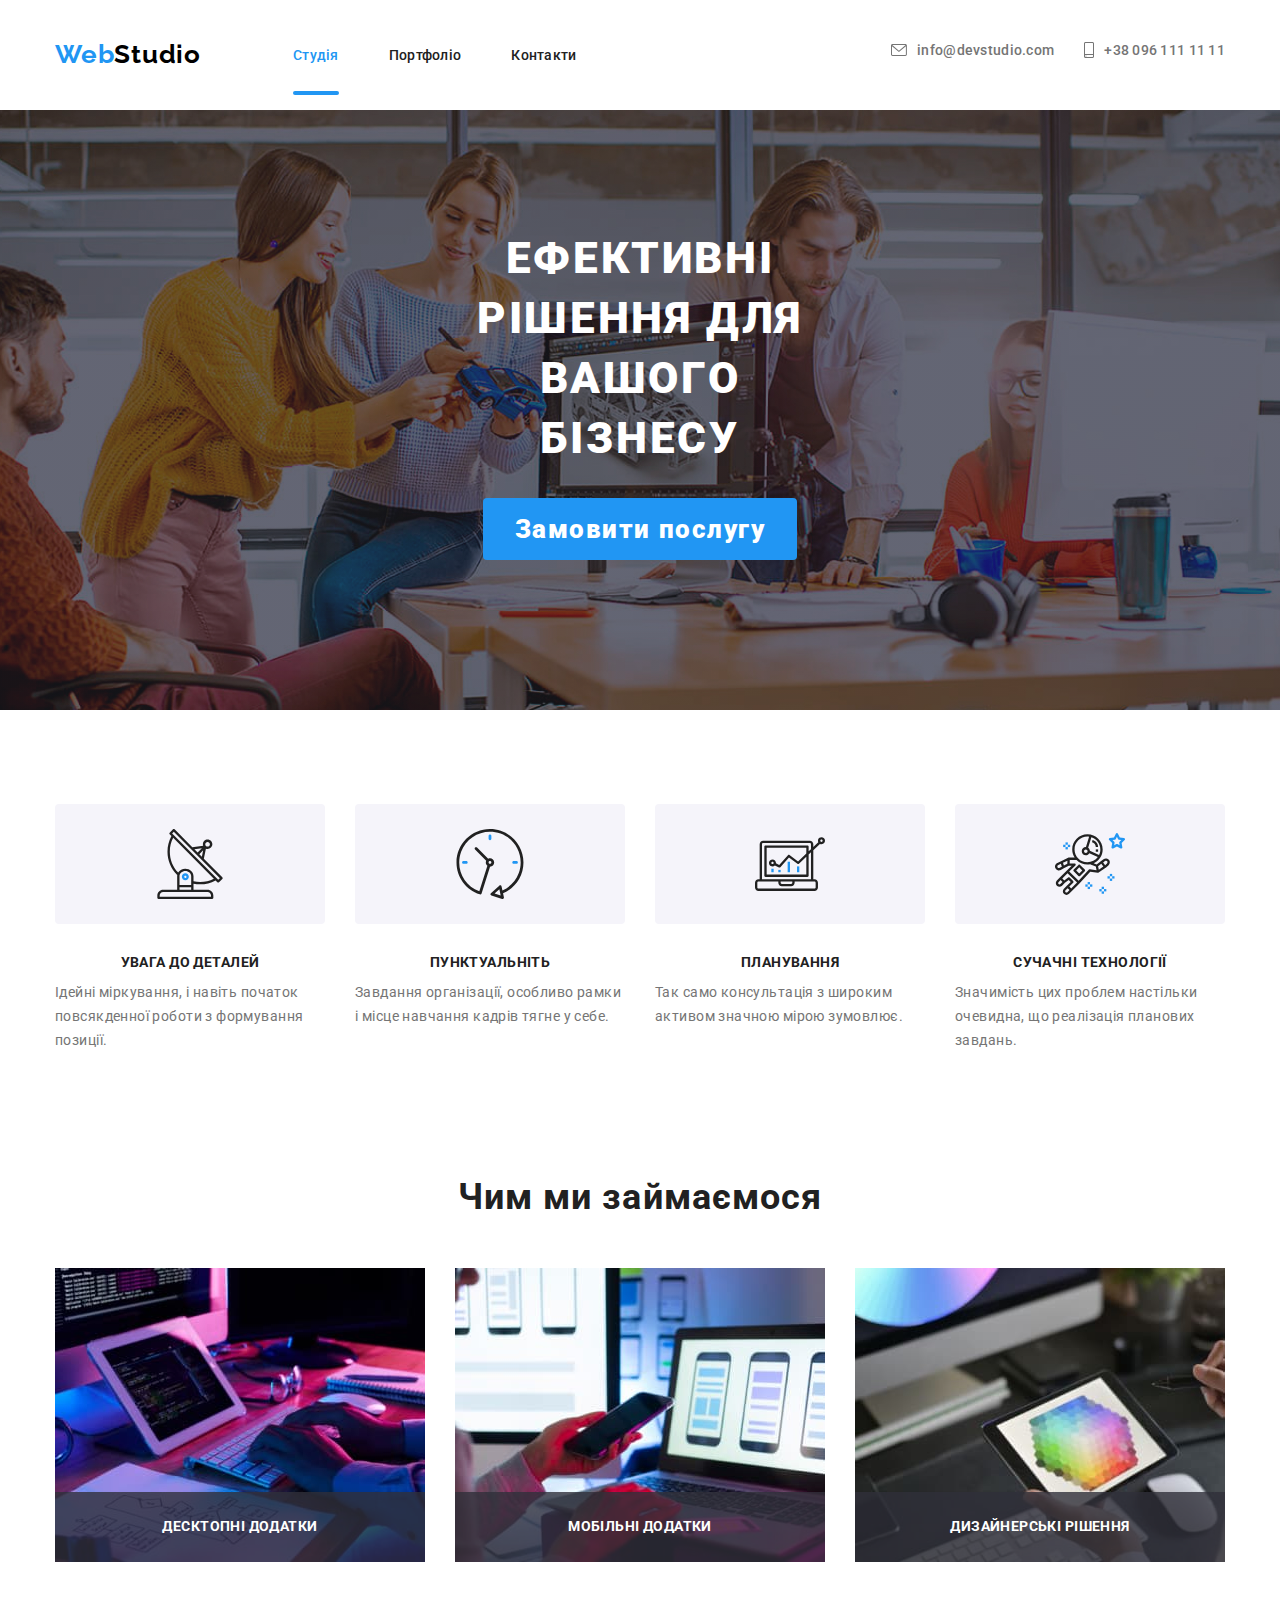
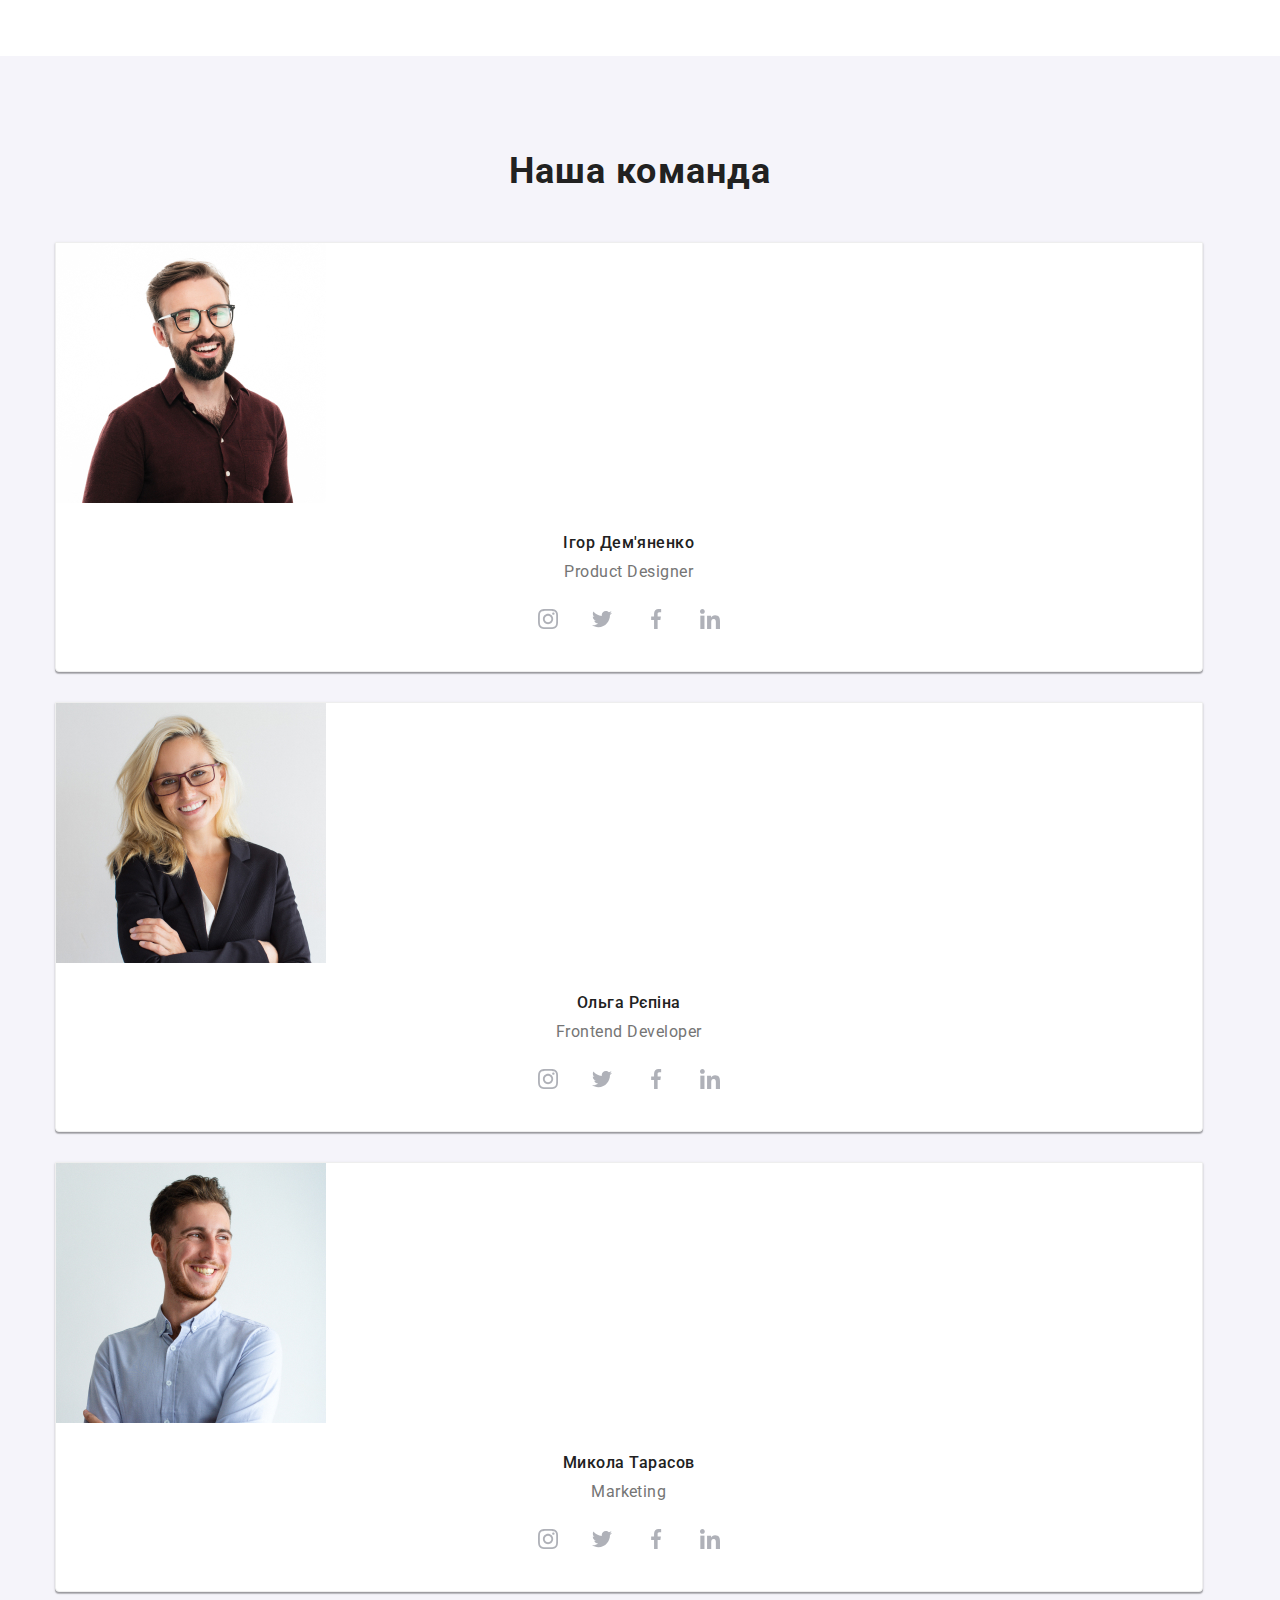
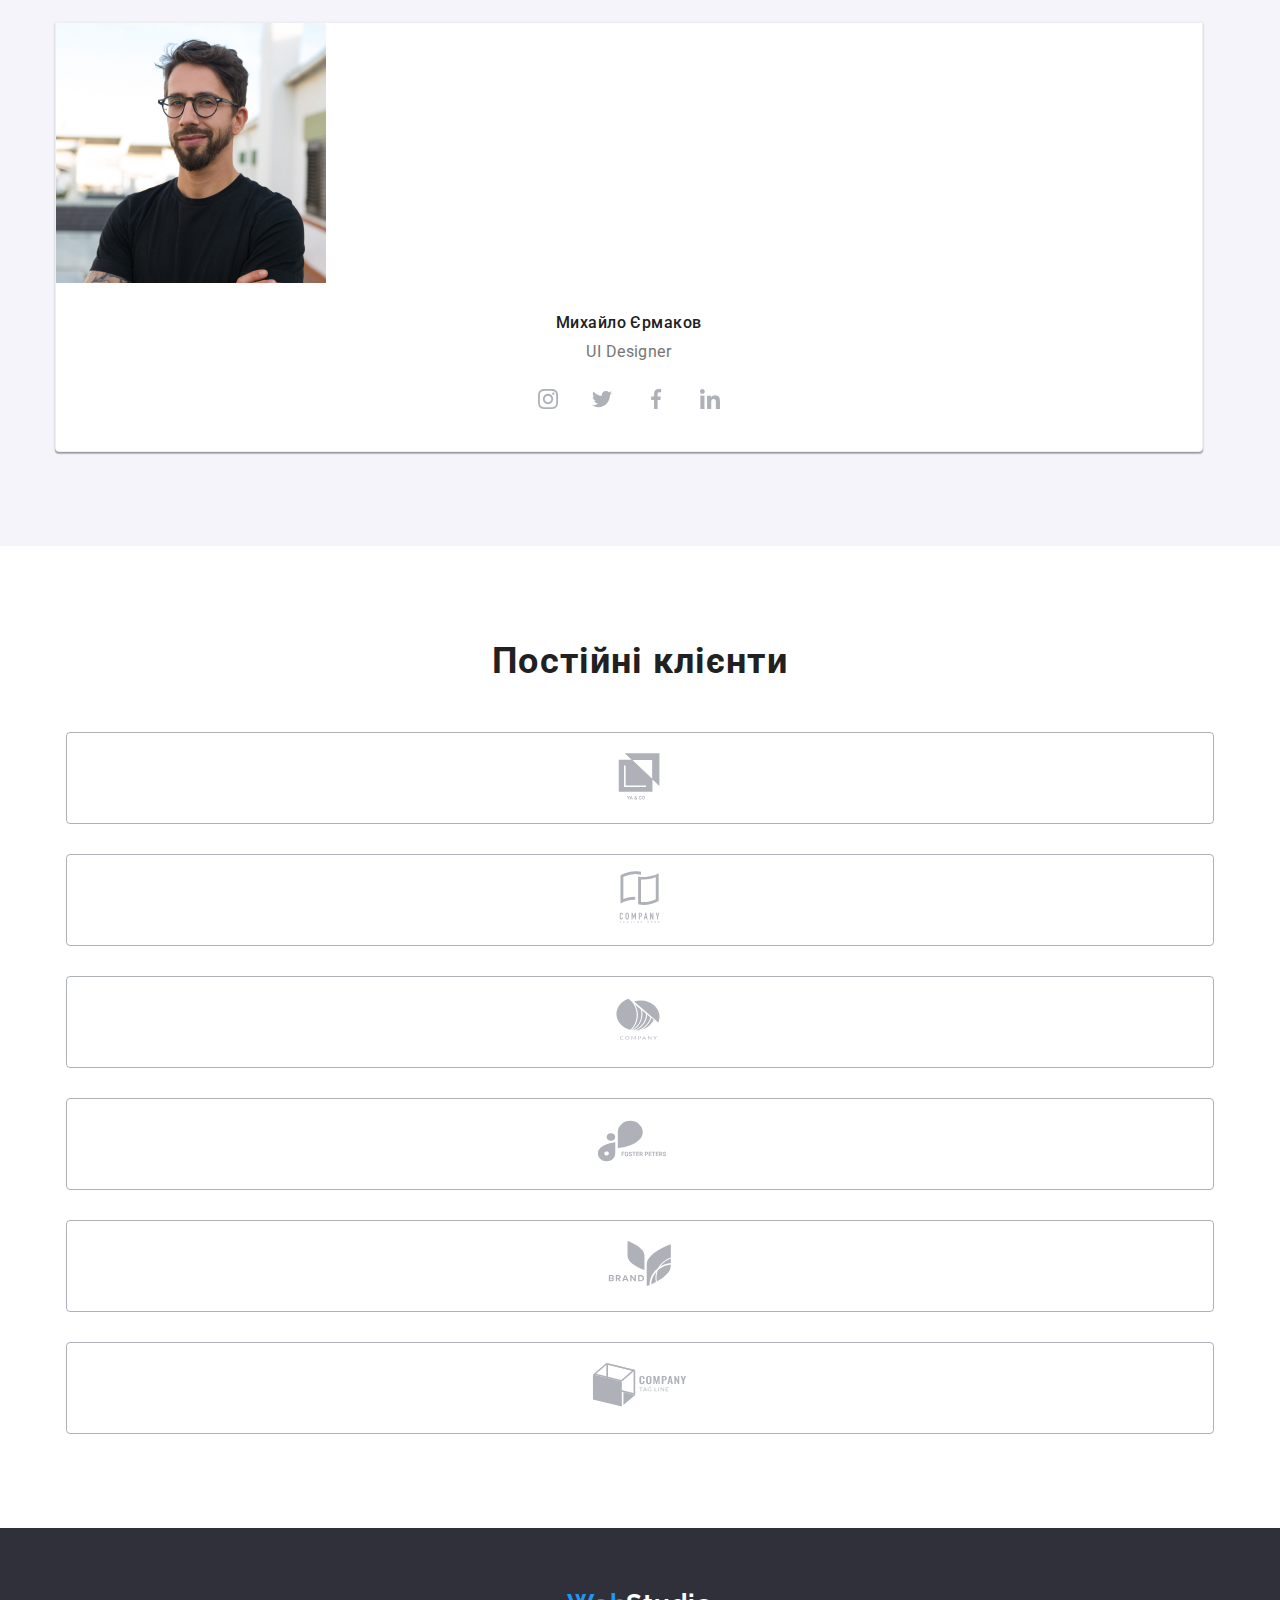
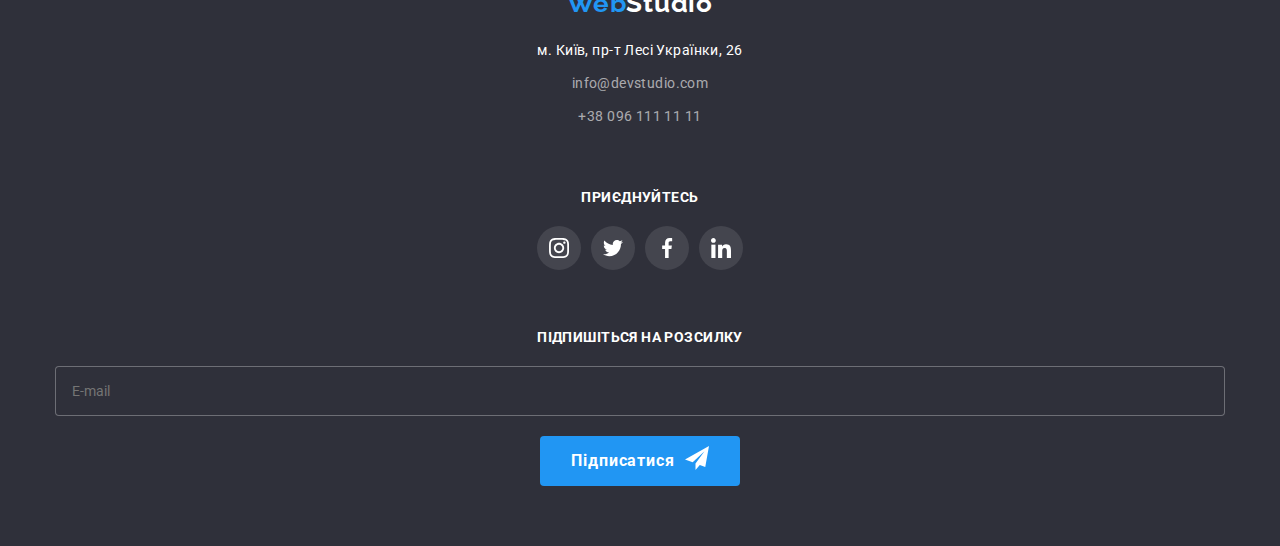
==== commit 7621e965: "updated files" ====
--- a/index.html
+++ b/index.html
@@ -762,7 +762,7 @@
     <footer class="footer-section">
       <div class="container">
         <div class="address-container">
-          <div>
+          <div class="address-box">
             <a class="logo link" href="./index.html">
               <span class="logo__first-part-logo">Web</span
               ><span class="footer-section__logo">Studio </span>
@@ -850,15 +850,14 @@
                 >Підпишіться на розсилку</strong
               >
               <span class="subscribe-form__field">
-                <label class="subscribe-form__label"></label>
-
-                <input
-                  type="email"
-                  name="user-email"
-                  placeholder="E-mail"
-                  class="subscribe-form__input"
-                  required />
-
+                <label class="subscribe-form__label">
+                  <input
+                    type="email"
+                    name="user-email"
+                    placeholder="E-mail"
+                    class="subscribe-form__input"
+                    required />
+                </label>
                 <button type="submit" class="subscribe-btn">
                   Підписатися
                   <svg class="subscribe-btn__icon" width="24" height="24">
--- a/css/main.min.css
+++ b/css/main.min.css
@@ -1 +1 @@
-:root{--accent-color: #2196f3;--primary-font: "Roboto", sans-serif;--secondary-font: "Raleway", sans-serif;--primary-text-color: #212121;--secondary-text-color: #757575;--main-color: #fff;--logo-color: #000;--background-active-btn: #188ce8;--footer-contacts-text: rgba(255, 255, 255, 0.6);--secondary-background-color: #2f303a;--team-section-bgc: #f5f4fa;--boder-color: #eeeeee;--card-gap: 30px;--hero-bcg-color: #c4c4c4;--social-icon-color-team: #afb1b8;--page-header-border: #ececec;--transition-dur-and-func: 250ms cubic-bezier(0.4, 0, 0.2, 1)}.footer-social-list__link,.clients-list__item,.social-list__link,.feature__card,.close-modal-btn{display:flex;align-items:center;justify-content:center}.visually-hidden{position:absolute;white-space:nowrap;width:1px;height:1px;overflow:hidden;border:0;padding:0;clip:rect(0 0 0 0);clip-path:inset(50%);margin:-1px}h1,h2,h3,h4,p{margin-top:0;margin-bottom:0}ul,ol{margin-top:0;margin-bottom:0;padding-left:0}address{font-style:normal}.link{text-decoration:none}.list{list-style:none}img{display:block;max-width:100%;height:auto}button{cursor:pointer}body{font-family:var(--primary-font);font-size:14px;line-height:1.19;letter-spacing:.03em;color:var(--primary-text-color);background-color:var(--main-color)}body.modal-open{overflow:hidden}.section{padding-top:60px;padding-bottom:60px}@media screen and (min-width: 1200px){.section{padding-top:94px;padding-bottom:94px}}.container{padding-left:15px;padding-right:15px}@media screen and (min-width: 480px){.container{width:480px;margin-left:auto;margin-right:auto}}@media screen and (min-width: 768px){.container{width:768px}}@media screen and (min-width: 1200px){.container{width:1200px}}.mobile-menu{position:fixed;top:0;left:0;z-index:100;width:100%;height:100%;background-color:var(--main-color);opacity:0;visibility:hidden;pointer-events:none;transition:opacity var(--transition-dur-and-func),visibility var(--transition-dur-and-func)}.mobile-menu__close-btn{position:absolute;top:10px;right:15px;background-color:rgba(0,0,0,0);border:0;padding:0;line-height:0;width:40px;height:40px}.mobile-menu__close-btn:hover .mobile-menu__close-icon,.mobile-menu__close-btn:focus .mobile-menu__close-icon{fill:var(--accent-color)}.mobile-menu__close-icon{width:24px;height:24px}.mobile-menu__container{position:relative;padding-left:40px;padding-top:48px;padding-bottom:48px}.mobile-menu.is-open{opacity:1;visibility:visible;pointer-events:auto}.mobile-menu-set__link{font-size:40px;font-weight:500;line-height:1.175;letter-spacing:.02em;color:var(--primary-text-color);position:relative;transition:color var(--transition-dur-and-func)}.mobile-menu-set__link:hover,.mobile-menu-set__link:focus{color:var(--accent-color)}.mobile-menu-set .link.current{color:var(--accent-color)}.current::after{content:"";position:absolute;bottom:0;left:0;width:100%;height:4px;border-radius:2px;background-color:var(--accent-color)}.mobile-menu-set__item:not(:last-child){margin-bottom:32px}.mobile-contacts-tel{font-size:34px;font-weight:500;line-height:1.1764705882;letter-spacing:.02em;color:var(--accent-color)}.mobile-contacts__item:not(:last-child){margin-bottom:32px}.mobile-menu-contacts-section{margin-top:302px}.mobile-contacts-email{font-size:24px;font-weight:500;line-height:1.1666666667;letter-spacing:.02em;color:var(--secondary-text-color)}.mobile-social-list{display:flex;column-gap:20px}.mobile-social-list__link{font-size:18px;font-weight:500;line-height:1.2222222222;letter-spacing:.02em;color:var(--accent-color)}.mobile-social-list__item{border-right:1px solid rgba(33,33,33,.2);padding-right:10px}.mobile-social-list-section{margin-top:64px}.modal-open-btn{font-size:16px;font-weight:700;line-height:1.875;letter-spacing:.06em;color:var(--main-color);background:var(--accent-color);border:none;border-radius:4px;padding:10px 24px;transition:background-color var(--transition-dur-and-func),box-shadow var(--transition-dur-and-func)}.modal-open-btn:hover,.modal-open-btn:focus{background-color:var(--background-active-btn);box-shadow:0px 4px 4px rgba(0,0,0,.15)}@media screen and (min-width: 768px){.modal-open-btn{font-size:26px;font-weight:900;line-height:1.6153846154;letter-spacing:.06em}}@media screen and (min-width: 1200px){.modal-open-btn{padding:10px 32px}}.logo__first-part-logo,.logo__second-part-logo,.footer-section__logo{font-size:24px;font-weight:700;line-height:1.1666666667;letter-spacing:.03em;font-family:var(--secondary-font);color:var(--accent-color)}@media screen and (min-width: 1200px){.logo__first-part-logo,.logo__second-part-logo,.footer-section__logo{font-size:26px;font-weight:700;line-height:1.1923076923;letter-spacing:.03em}}.logo__second-part-logo{color:var(--logo-color)}.footer-section__logo{color:var(--main-color)}@media screen and (min-width: 768px){.page-navigation__logo{padding-top:26px;padding-bottom:26px;margin-right:87px}}@media screen and (min-width: 1200px){.page-navigation__logo{padding-top:24px;padding-bottom:25px;margin-right:92px}}.backdrop{position:fixed;top:0;left:0;width:100%;height:100%;background-color:rgba(0,0,0,.2);z-index:100;transition:opacity 500ms ease,visibility 500ms ease;overflow-y:scroll}.backdrop.is-hidden{visibility:hidden;opacity:0;pointer-events:none}.modal{position:absolute;top:50%;left:50%;transform:translate(-50%, -50%);max-width:450px;min-height:609px;background-color:var(--main-color);padding:40px}@media screen and (min-width: 1200px){.modal{max-width:528px;min-height:581px;width:100%}}.close-modal-btn{position:absolute;top:8px;right:8px;width:30px;height:30px;border-radius:50%;background-color:rgba(0,0,0,0);border:1px solid rgba(0,0,0,.1);padding:0}.close-modal-btn:hover .close-modal-btn__icon,.close-modal-btn:focus .close-modal-btn__icon{fill:var(--accent-color)}.modal-form-title{font-size:20px;font-weight:700;line-height:1.5;letter-spacing:.03em;text-align:center;margin-bottom:12px}@media screen and (min-width: 1200px){.modal-form-title{font-size:20px;font-weight:700;line-height:1.15;letter-spacing:.03em}}.modal-form{display:flex;flex-direction:column}.modal-form__label{margin-bottom:10px}.modal-form__text{display:block;font-size:12px;font-weight:400;line-height:1.1666666667;letter-spacing:.01em;color:var(--secondary-text-color);margin-bottom:4px}.modal-form__wrapper{position:relative;display:block}.modal-form__input{width:100%;height:40px;border-radius:4px;border:1px solid rgba(33,33,33,.2);padding-left:42px;transition:border-color var(--transition-dur-and-func)}.modal-form__input:focus{outline:none;border-color:var(--accent-color)}.modal-form__input:focus+.modal-form__icon{fill:var(--accent-color)}.modal-form__icon{position:absolute;top:50%;left:12px;transform:translateY(-50%);display:block;background-color:var(--main-color);transition:fill var(--transition-dur-and-func)}.modal-form__message{width:100%;height:120px;border-radius:4px;border:1px solid rgba(33,33,33,.2);padding:12px;resize:none;transition:border-color var(--transition-dur-and-func)}.modal-form__message::placeholder{font-size:12px;line-height:1.17;letter-spacing:.01em;color:rgba(117,117,117,.5)}.modal-form__message:focus{outline:none;border-color:var(--accent-color)}.modal-form__textarea{margin-bottom:20px}.modal-form__check-field{display:flex;align-items:center;justify-content:center;margin-bottom:30px}.modal-form__check{position:absolute;appearance:none}.modal-form__check:checked+.modal-form__own-checkbox{background-color:var(--accent-color)}.modal-form__check:checked+.modal-form__own-checkbox:focus+.modal-form__own-checkbox{box-shadow:0px 4px 4px rgba(0,0,0,.25)}.modal-form__check:checked+.modal-form__own-checkbox .modal-form__own-checkbox-icon{display:block}.modal-form__own-checkbox{border:1px solid var(--logo-color);border-radius:2px;cursor:pointer;margin-right:10px}.modal-form__own-checkbox-icon{display:none}.modal-form-submit-btn{width:200px;height:50px;align-self:center;font-size:16px;font-weight:700;line-height:1.875;letter-spacing:.06em;color:var(--main-color);background:var(--accent-color);border:none;border-radius:4px;padding:10px 52px;transition:background-color var(--transition-dur-and-func),box-shadow var(--transition-dur-and-func)}.modal-form-submit-btn:hover,.modal-form-submit-btn:focus{background-color:var(--background-active-btn);box-shadow:0px 4px 4px rgba(0,0,0,.15)}.modal-form__policy,.modal-form__policy-link{font-size:12px;font-weight:400;line-height:1.1666666667;letter-spacing:.03em;color:var(--secondary-text-color)}.modal-form__policy-link{color:var(--accent-color)}.section-title{font-size:28px;font-weight:700;line-height:1.1785714286;letter-spacing:.03em;margin-bottom:30px;text-align:center;color:var(--primary-text-color)}@media screen and (min-width: 1200px){.section-title{font-size:36px;font-weight:700;line-height:1.1666666667;letter-spacing:.03em;margin-bottom:50px}}.menu{display:none}@media screen and (min-width: 768px){.page-navigation{display:flex;align-items:center}.menu{display:flex;column-gap:50px}}.contact{display:none}@media screen and (min-width: 768px){.contact{display:block}}@media screen and (min-width: 1200px){.contact{display:flex;margin-left:auto;column-gap:30px}}.open-mobile-menu-btn{line-height:0;border:none;background-color:rgba(0,0,0,0);padding:0;width:40px;height:40px;fill:var(--logo-color);transition:var(--transition-dur-and-func)}.open-mobile-menu-btn:hover,.open-mobile-menu-btn:focus{fill:var(--accent-color)}@media screen and (min-width: 768px){.open-mobile-menu-btn{display:none}}.open-mobile-menu-btn__icon{width:24px;height:16px}.page-header__container{display:flex;align-items:center;justify-content:space-between}.page-header{padding-top:10px;padding-bottom:10px}.contact-mail,.contact-tel{color:var(--secondary-text-color)}.contact-mail:hover,.contact-mail:focus,.contact-tel:hover,.contact-tel:focus{color:var(--accent-color)}@media screen and (min-width: 768px){.contact-mail,.contact-tel{font-size:12px;font-weight:500;line-height:1.1666666667;letter-spacing:.02em}}@media screen and (min-width: 1200px){.contact-mail,.contact-tel{display:flex;align-items:center;font-size:14px;font-weight:500;line-height:1.1428571429;letter-spacing:.02em;padding-top:32px;padding-bottom:32px;fill:currentColor;transition:color var(--transition-dur-and-func)}}.contact-mail__icon{margin-right:10px;fill:var(--secondary-text-color);transition:fill var(--transition-dur-and-func)}.contact-mail:hover .contact-mail__icon,.contact-mail:focus .contact-mail__icon{fill:var(--accent-color)}.contact-tel__icon{margin-right:10px;fill:var(--secondary-text-color);transition:fill var(--transition-dur-and-func)}.contact-tel:hover .contact-tel__icon,.contact-tel:focus .contact-tel__icon{fill:var(--accent-color)}.menu .link.current{color:var(--accent-color)}.menu__link{font-weight:500;line-height:1.14;letter-spacing:.02em;color:var(--primary-text-color);padding-top:32px;padding-bottom:32px;transition:color var(--transition-dur-and-func);position:relative}.menu__link:hover,.menu__link:focus{color:var(--accent-color)}.current::after{content:"";position:absolute;bottom:0;left:0;width:100%;height:4px;border-radius:2px;background-color:var(--accent-color)}@media screen and (min-width: 768px){.contact__item:not(:last-child){margin-bottom:10px}}.hero-section{padding-bottom:118px;padding-top:118px;text-align:center;background-color:var(--secondary-background-color)}@media screen and (min-width: 1200px){.hero-section .hero-section{padding-bottom:200px;padding-top:200px}}.hero-overlay{max-width:480px;min-height:400px;margin-left:auto;margin-right:auto;background-color:var(--hero-bcg-color);background-image:linear-gradient(rgba(47, 48, 58, 0.4), rgba(47, 48, 58, 0.4)),url("../images/heromobile.jpg");background-size:cover;background-position:center}@media screen and (min-device-pixel-ratio: 2)and (max-width: 767px),screen and (min-resolution: 192dpi)and (max-width: 767px),screen and (min-resolution: 2dppx)and (max-width: 767px){.hero-overlay{background-image:linear-gradient(rgba(47, 48, 58, 0.4), rgba(47, 48, 58, 0.4)),url("../images/heromobile@2x.jpg")}}@media screen and (min-width: 768px){.hero-overlay{max-width:768px;min-height:400px;background-image:linear-gradient(rgba(47, 48, 58, 0.4), rgba(47, 48, 58, 0.4)),url("../images/herotablet.jpg")}}@media screen and (min-device-pixel-ratio: 2)and (min-width: 768px),screen and (min-resolution: 192dpi)and (min-width: 768px),screen and (min-resolution: 2dppx)and (min-width: 768px){.hero-overlay{background-image:linear-gradient(rgba(47, 48, 58, 0.4), rgba(47, 48, 58, 0.4)),url("../images/herotablet@2x.jpg")}}@media screen and (min-width: 1200px){.hero-overlay{max-width:1600px;min-height:600px;background-image:linear-gradient(rgba(47, 48, 58, 0.4), rgba(47, 48, 58, 0.4)),url("../images/herodesktop.jpg")}}@media screen and (min-device-pixel-ratio: 2)and (min-width: 1200px),screen and (min-resolution: 192dpi)and (min-width: 1200px),screen and (min-resolution: 2dppx)and (min-width: 1200px){.hero-overlay{background-image:linear-gradient(rgba(47, 48, 58, 0.4), rgba(47, 48, 58, 0.4)),url("../images/herodesktop@2x.jpg")}}.hero-section__title{font-size:26px;font-weight:900;line-height:1.6153846154;letter-spacing:.06em;text-align:center;text-transform:uppercase;color:var(--main-color);width:360px;margin-left:auto;margin-right:auto;margin-bottom:30px}@media screen and (min-width: 1200px){.hero-section__title{font-size:44px;font-weight:900;line-height:1.3636363636;letter-spacing:.06em;width:696px}}.advantages-section{padding-bottom:0}@media screen and (min-width: 768px){.feature{display:flex;flex-wrap:wrap;gap:30px}}@media screen and (min-width: 768px){.feature__item{flex-basis:calc((100% - 30px)/2)}}@media screen and (min-width: 1200px){.feature__item{flex-basis:calc((100% - 90px)/4)}}.feature__title{font-size:14px;font-weight:700;line-height:1.1428571429;letter-spacing:.03em;text-transform:uppercase;text-align:center;margin-bottom:10px}.feature__descr{font-size:14px;font-weight:400;line-height:1.7142857143;letter-spacing:.03em;color:var(--secondary-text-color);margin-bottom:30px}.feature__card{height:120px;background-color:var(--team-section-bgc);margin-bottom:30px;border-radius:4px;transition:box-shadow var(--transition-dur-and-func)}.feature__card:hover,.feature__card:focus{box-shadow:0px 4px 4px rgba(0,0,0,.25)}.about-section{display:none}@media screen and (min-width: 1200px){.about-section{padding-top:94px;display:block}.box{display:flex;gap:30px}.box__item{flex-basis:calc((100% - 60px)/3);position:relative;overflow:hidden;z-index:100}.box__overlay{display:flex;align-items:center;justify-content:center;position:absolute;font-family:var(--primary-font);font-weight:700;line-height:1.14;color:var(--main-color);text-transform:uppercase;background-color:rgba(47,48,58,.8);box-shadow:0px 4px 4px rgba(0,0,0,.25);width:370px;height:70px;bottom:0;right:0}}.team-section{background-color:var(--team-section-bgc)}.team-member-img{width:100%}.team-list{display:flex;flex-wrap:wrap;gap:30px}.team-list__item{border:1px solid var(--boder-color);box-shadow:0px 1px 3px rgba(0,0,0,.12),0px 1px 1px rgba(0,0,0,.14),0px 2px 1px rgba(0,0,0,.2);border-radius:0px 0px 4px 4px;background-color:var(--main-color)}@media screen and (min-width: 768px){.team-list__item{flex-basis:calc(100% - 15px)}}@media screen and (min-width: 1200px){.team-list__item{flex-basis:calc(100% - 22.5px)}}.team-member__name{font-size:16px;font-weight:500;line-height:1.1875;letter-spacing:.03em;margin-bottom:10px;text-align:center}.team-member__position{font-size:16px;font-weight:400;line-height:1.1875;letter-spacing:.03em;color:var(--secondary-text-color);text-align:center;margin-bottom:16px}.team-member__meta{padding-top:30px;padding-bottom:30px}.team-member{background-color:var(--main-color)}.social-list__icon{width:20px;height:20px;fill:var(--social-icon-color-team);transition:fill var(--transition-dur-and-func)}.social-list__link:hover .social-list__icon,.social-list__link:focus .social-list__icon{fill:var(--main-color)}.social-list{display:flex;justify-content:center;column-gap:10px}.social-list__link{width:44px;height:44px;border-radius:50%;background-color:var(--main-color);transition:background-color var(--transition-dur-and-func)}.social-list__link:hover,.social-list__link:focus{background-color:var(--accent-color)}.clients-list{display:flex;flex-wrap:wrap;gap:30px;align-items:center;justify-content:center}.clients-list__item{width:210px;height:92px;border-radius:4px;border:1px solid var(--social-icon-color-team);transition:border var(--transition-dur-and-func),fill var(--transition-dur-and-func)}.clients-list__item:hover,.clients-list__item:focus{border:1px solid var(--accent-color);fill:var(--accent-color)}@media screen and (min-width: 768px){.clients-list__item{flex-basis:calc(100% - 20px);width:226px;height:92px}}@media screen and (min-width: 1200px){.clients-list__item{flex-basis:calc(100% - 22.5px);width:170px;height:92px}}.clients-list__link{fill:var(--social-icon-color-team);transition:fill var(--transition-dur-and-func)}.clients-list__link:hover,.clients-list__link:focus{fill:var(--accent-color)}.clients-list__icon{transition:fill var(--transition-dur-and-func)}.clients-list__link:hover .clients-list__icon,.clients-list__link:focus .clients-list__icon{fill:var(--accent-color)}.footer-list__address,.footer-list__email,.footer-list__tel{line-height:1.71;color:var(--main-color);transition:color var(--transition-dur-and-func)}.footer-list__address:hover,.footer-list__address:focus,.footer-list__email:hover,.footer-list__email:focus,.footer-list__tel:hover,.footer-list__tel:focus{color:var(--accent-color)}.footer-list__email,.footer-list__tel{color:var(--footer-contacts-text)}.footer-section{background-color:var(--secondary-background-color);padding-top:60px;padding-bottom:60px}.address-section{margin-top:20px}.address-container{display:flex;align-items:baseline}.footer-list__item:not(:last-child){margin-bottom:9px}.footer-social-links__title{font-weight:700;font-size:14px;line-height:1.14;text-transform:uppercase;color:var(--main-color);margin-bottom:20px}.footer-social-list__icon{width:20px;height:20px;fill:var(--main-color);transition:fill var(--transition-dur-and-func)}.footer-social-list__link:hover .footer-social-list__icon,.footer-social-list__link:focus .footer-social-list__icon{fill:var(--main-color)}.footer-social-list{display:flex;justify-content:center;column-gap:10px;margin-top:20px}.footer-social-list__link{width:44px;height:44px;border-radius:50%;background-color:rgba(255,255,255,.1);transition:background-color var(--transition-dur-and-func)}.footer-social-list__link:hover,.footer-social-list__link:focus{background-color:var(--accent-color)}.footer-social-links{margin-left:70px}.subscribe-form__title{line-height:1.14;letter-spacing:.03em;text-transform:uppercase;color:var(--main-color)}.subscribe-section{display:block;margin-left:93px;width:570px;height:86px}.subscribe-form__field{display:flex;margin-top:20px}.subscribe-form__input{width:100%;height:50px;border-radius:4px;border:1px solid rgba(255,255,255,.3);padding-top:15px;padding-bottom:15px;padding-left:16px;background-color:var(--secondary-background-color);color:var(--main-color)}.subscribe-form__input:focus{outline:none}.subscribe-btn{display:flex;column-gap:10px;justify-content:center;min-width:200px;height:50px;font-weight:700;font-size:16px;line-height:1.88;letter-spacing:.06em;color:var(--main-color);background:var(--accent-color);border:none;border-radius:4px;margin-left:12px;padding:10px 28px;transition:background-color var(--transition-dur-and-func),box-shadow var(--transition-dur-and-func)}.subscribe-btn:hover,.subscribe-btn:focus{background-color:var(--background-active-btn);box-shadow:0px 4px 4px rgba(0,0,0,.15)}.filter-open-btn{font-weight:500;font-size:16px;line-height:1.63;letter-spacing:.03em;color:var(--primary-text-color);background-color:var(--team-section-bgc);display:flex;border-radius:4px;border:none;padding:6px 22px;transition:color var(--transition-dur-and-func),background-color var(--transition-dur-and-func),box-shadow var(--transition-dur-and-func)}.filter-open-btn:hover,.filter-open-btn:focus{color:var(--main-color);background-color:var(--accent-color);box-shadow:0px 3px 1px rgba(0,0,0,.1),0px 1px 2px rgba(0,0,0,.08),0px 2px 2px rgba(0,0,0,.12)}.project-title{font-weight:700;font-size:18px;line-height:2;letter-spacing:.06em;color:var(--primary-text-color);margin-bottom:4px;margin-right:auto}.project-descr{line-height:1.88;margin-right:auto}.filter-items{display:flex;justify-content:center;gap:8px;margin-bottom:50px}.project-list{display:flex;flex-wrap:wrap;gap:30px}.project-descr{font-size:16px;letter-spacing:.03em;color:var(--secondary-text-color)}.project-item-descr{padding:20px 24px;border:1px solid var(--boder-color);border-top:none}.project-item-link{display:block;transition:box-shadow var(--transition-dur-and-func)}.project-item-link:hover,.project-item-link:focus{box-shadow:0px 1px 1px rgba(0,0,0,.12),0px 4px 4px rgba(0,0,0,.06),1px 4px 6px rgba(0,0,0,.16)}.project-item-overlay{position:absolute;top:0;left:0;font-family:var(--primary-font);font-size:18px;line-height:1.56;letter-spacing:.03em;color:var(--main-color);padding:63px 24px;width:100%;height:100%;transform:translateY(100%);transition:transform var(--transition-dur-and-func)}.project-card{position:relative;overflow:hidden}.project-item-link:hover .project-item-overlay,.project-item-link:focus .project-item-overlay{background:rgba(33,150,243,.9);transform:translateY(0%)}.backdrop{position:fixed;top:0;left:0;width:100%;height:100%;background-color:rgba(0,0,0,.2);z-index:100;transition:opacity 500ms ease,visibility 500ms ease}.backdrop.is-hidden{visibility:hidden;opacity:0;pointer-events:none}/*# sourceMappingURL=main.min.css.map */+:root{--accent-color: #2196f3;--primary-font: "Roboto", sans-serif;--secondary-font: "Raleway", sans-serif;--primary-text-color: #212121;--secondary-text-color: #757575;--main-color: #fff;--logo-color: #000;--background-active-btn: #188ce8;--footer-contacts-text: rgba(255, 255, 255, 0.6);--secondary-background-color: #2f303a;--team-section-bgc: #f5f4fa;--boder-color: #eeeeee;--card-gap: 30px;--hero-bcg-color: #c4c4c4;--social-icon-color-team: #afb1b8;--page-header-border: #ececec;--transition-dur-and-func: 250ms cubic-bezier(0.4, 0, 0.2, 1)}.footer-social-list__link,.clients-list__item,.social-list__link,.feature__card,.close-modal-btn{display:flex;align-items:center;justify-content:center}.visually-hidden{position:absolute;white-space:nowrap;width:1px;height:1px;overflow:hidden;border:0;padding:0;clip:rect(0 0 0 0);clip-path:inset(50%);margin:-1px}h1,h2,h3,h4,p{margin-top:0;margin-bottom:0}ul,ol{margin-top:0;margin-bottom:0;padding-left:0}address{font-style:normal}.link{text-decoration:none}.list{list-style:none}img{display:block;max-width:100%;height:auto}button{cursor:pointer}body{font-family:var(--primary-font);font-size:14px;line-height:1.19;letter-spacing:.03em;color:var(--primary-text-color);background-color:var(--main-color)}body.modal-open{overflow:hidden}.section{padding-top:60px;padding-bottom:60px}@media screen and (min-width: 1200px){.section{padding-top:94px;padding-bottom:94px}}.container{padding-left:15px;padding-right:15px;width:100%}@media screen and (min-width: 480px){.container{width:480px;margin-left:auto;margin-right:auto}}@media screen and (min-width: 768px){.container{width:768px}}@media screen and (min-width: 1200px){.container{width:1200px}}.mobile-menu{position:fixed;top:0;left:0;z-index:100;width:100%;height:100%;background-color:var(--main-color);opacity:0;visibility:hidden;pointer-events:none;transition:opacity var(--transition-dur-and-func),visibility var(--transition-dur-and-func)}.mobile-menu__close-btn{position:absolute;top:10px;right:15px;background-color:rgba(0,0,0,0);border:0;padding:0;line-height:0;width:40px;height:40px}.mobile-menu__close-btn:hover .mobile-menu__close-icon,.mobile-menu__close-btn:focus .mobile-menu__close-icon{fill:var(--accent-color)}.mobile-menu__close-icon{width:24px;height:24px}.mobile-menu__container{position:relative;padding-left:40px;padding-top:48px;padding-bottom:48px}.mobile-menu.is-open{opacity:1;visibility:visible;pointer-events:auto}.mobile-menu-set__link{font-size:40px;font-weight:500;line-height:1.175;letter-spacing:.02em;color:var(--primary-text-color);position:relative;transition:color var(--transition-dur-and-func)}.mobile-menu-set__link:hover,.mobile-menu-set__link:focus{color:var(--accent-color)}.mobile-menu-set .link.current{color:var(--accent-color)}.current::after{content:"";position:absolute;bottom:0;left:0;width:100%;height:4px;border-radius:2px;background-color:var(--accent-color)}.mobile-menu-set__item:not(:last-child){margin-bottom:32px}.mobile-contacts-tel{font-size:34px;font-weight:500;line-height:1.1764705882;letter-spacing:.02em;color:var(--accent-color)}.mobile-contacts__item:not(:last-child){margin-bottom:32px}.mobile-menu-contacts-section{margin-top:302px}.mobile-contacts-email{font-size:24px;font-weight:500;line-height:1.1666666667;letter-spacing:.02em;color:var(--secondary-text-color)}.mobile-social-list{display:flex;column-gap:20px}.mobile-social-list__link{font-size:18px;font-weight:500;line-height:1.2222222222;letter-spacing:.02em;color:var(--accent-color)}.mobile-social-list__item{border-right:1px solid rgba(33,33,33,.2);padding-right:10px}.mobile-social-list-section{margin-top:64px}.modal-open-btn{font-size:16px;font-weight:700;line-height:1.875;letter-spacing:.06em;color:var(--main-color);background:var(--accent-color);border:none;border-radius:4px;padding:10px 24px;transition:background-color var(--transition-dur-and-func),box-shadow var(--transition-dur-and-func)}.modal-open-btn:hover,.modal-open-btn:focus{background-color:var(--background-active-btn);box-shadow:0px 4px 4px rgba(0,0,0,.15)}@media screen and (min-width: 768px){.modal-open-btn{font-size:26px;font-weight:900;line-height:1.6153846154;letter-spacing:.06em}}@media screen and (min-width: 1200px){.modal-open-btn{padding:10px 32px}}.logo__first-part-logo,.logo__second-part-logo,.footer-section__logo{font-size:24px;font-weight:700;line-height:1.1666666667;letter-spacing:.03em;font-family:var(--secondary-font);color:var(--accent-color)}@media screen and (min-width: 1200px){.logo__first-part-logo,.logo__second-part-logo,.footer-section__logo{font-size:26px;font-weight:700;line-height:1.1923076923;letter-spacing:.03em}}.logo__second-part-logo{color:var(--logo-color)}.footer-section__logo{color:var(--main-color)}@media screen and (min-width: 768px){.page-navigation__logo{padding-top:26px;padding-bottom:26px;margin-right:87px}}@media screen and (min-width: 1200px){.page-navigation__logo{padding-top:24px;padding-bottom:25px;margin-right:92px}}.logo{display:block}.address-box{text-align:center}.backdrop{position:fixed;top:0;left:0;width:100%;height:100%;background-color:rgba(0,0,0,.2);z-index:100;transition:opacity 500ms ease,visibility 500ms ease;overflow-y:scroll}.backdrop.is-hidden{visibility:hidden;opacity:0;pointer-events:none}.modal{position:absolute;top:50%;left:50%;transform:translate(-50%, -50%);max-width:450px;min-height:609px;background-color:var(--main-color);padding:40px}@media screen and (min-width: 1200px){.modal{max-width:528px;min-height:581px;width:100%}}.close-modal-btn{position:absolute;top:8px;right:8px;width:30px;height:30px;border-radius:50%;background-color:rgba(0,0,0,0);border:1px solid rgba(0,0,0,.1);padding:0}.close-modal-btn:hover .close-modal-btn__icon,.close-modal-btn:focus .close-modal-btn__icon{fill:var(--accent-color)}.modal-form-title{font-size:20px;font-weight:700;line-height:1.5;letter-spacing:.03em;text-align:center;margin-bottom:12px}@media screen and (min-width: 1200px){.modal-form-title{font-size:20px;font-weight:700;line-height:1.15;letter-spacing:.03em}}.modal-form{display:flex;flex-direction:column}.modal-form__label{margin-bottom:10px}.modal-form__text{display:block;font-size:12px;font-weight:400;line-height:1.1666666667;letter-spacing:.01em;color:var(--secondary-text-color);margin-bottom:4px}.modal-form__wrapper{position:relative;display:block}.modal-form__input{width:100%;height:40px;border-radius:4px;border:1px solid rgba(33,33,33,.2);padding-left:42px;transition:border-color var(--transition-dur-and-func)}.modal-form__input:focus{outline:none;border-color:var(--accent-color)}.modal-form__input:focus+.modal-form__icon{fill:var(--accent-color)}.modal-form__icon{position:absolute;top:50%;left:12px;transform:translateY(-50%);display:block;background-color:var(--main-color);transition:fill var(--transition-dur-and-func)}.modal-form__message{width:100%;height:120px;border-radius:4px;border:1px solid rgba(33,33,33,.2);padding:12px;resize:none;transition:border-color var(--transition-dur-and-func)}.modal-form__message::placeholder{font-size:12px;line-height:1.17;letter-spacing:.01em;color:rgba(117,117,117,.5)}.modal-form__message:focus{outline:none;border-color:var(--accent-color)}.modal-form__textarea{margin-bottom:20px}.modal-form__check-field{display:flex;align-items:center;justify-content:center;margin-bottom:30px}.modal-form__check{position:absolute;appearance:none}.modal-form__check:checked+.modal-form__own-checkbox{background-color:var(--accent-color)}.modal-form__check:checked+.modal-form__own-checkbox:focus+.modal-form__own-checkbox{box-shadow:0px 4px 4px rgba(0,0,0,.25)}.modal-form__check:checked+.modal-form__own-checkbox .modal-form__own-checkbox-icon{display:block}.modal-form__own-checkbox{border:1px solid var(--logo-color);border-radius:2px;cursor:pointer;margin-right:10px}.modal-form__own-checkbox-icon{display:none}.modal-form-submit-btn{width:200px;height:50px;align-self:center;font-size:16px;font-weight:700;line-height:1.875;letter-spacing:.06em;color:var(--main-color);background:var(--accent-color);border:none;border-radius:4px;padding:10px 52px;transition:background-color var(--transition-dur-and-func),box-shadow var(--transition-dur-and-func)}.modal-form-submit-btn:hover,.modal-form-submit-btn:focus{background-color:var(--background-active-btn);box-shadow:0px 4px 4px rgba(0,0,0,.15)}.modal-form__policy,.modal-form__policy-link{font-size:12px;font-weight:400;line-height:1.1666666667;letter-spacing:.03em;color:var(--secondary-text-color)}.modal-form__policy-link{color:var(--accent-color)}.section-title{font-size:28px;font-weight:700;line-height:1.1785714286;letter-spacing:.03em;margin-bottom:30px;text-align:center;color:var(--primary-text-color)}@media screen and (min-width: 1200px){.section-title{font-size:36px;font-weight:700;line-height:1.1666666667;letter-spacing:.03em;margin-bottom:50px}}.menu{display:none}@media screen and (min-width: 768px){.page-navigation{display:flex;align-items:center}.menu{display:flex;column-gap:50px}}.contact{display:none}@media screen and (min-width: 768px){.contact{display:block}}@media screen and (min-width: 1200px){.contact{display:flex;margin-left:auto;column-gap:30px}}.open-mobile-menu-btn{line-height:0;border:none;background-color:rgba(0,0,0,0);padding:0;width:40px;height:40px;fill:var(--logo-color);transition:var(--transition-dur-and-func)}.open-mobile-menu-btn:hover,.open-mobile-menu-btn:focus{fill:var(--accent-color)}@media screen and (min-width: 768px){.open-mobile-menu-btn{display:none}}.open-mobile-menu-btn__icon{width:24px;height:16px}.page-header__container{display:flex;align-items:center;justify-content:space-between}.page-header{padding-top:10px;padding-bottom:10px}.contact-mail,.contact-tel{color:var(--secondary-text-color)}.contact-mail:hover,.contact-mail:focus,.contact-tel:hover,.contact-tel:focus{color:var(--accent-color)}@media screen and (min-width: 768px){.contact-mail,.contact-tel{font-size:12px;font-weight:500;line-height:1.1666666667;letter-spacing:.02em}}@media screen and (min-width: 1200px){.contact-mail,.contact-tel{display:flex;align-items:center;font-size:14px;font-weight:500;line-height:1.1428571429;letter-spacing:.02em;padding-top:32px;padding-bottom:32px;fill:currentColor;transition:color var(--transition-dur-and-func)}}.contact-mail__icon{margin-right:10px;fill:var(--secondary-text-color);transition:fill var(--transition-dur-and-func)}.contact-mail:hover .contact-mail__icon,.contact-mail:focus .contact-mail__icon{fill:var(--accent-color)}.contact-tel__icon{margin-right:10px;fill:var(--secondary-text-color);transition:fill var(--transition-dur-and-func)}.contact-tel:hover .contact-tel__icon,.contact-tel:focus .contact-tel__icon{fill:var(--accent-color)}.menu .link.current{color:var(--accent-color)}.menu__link{font-weight:500;line-height:1.14;letter-spacing:.02em;color:var(--primary-text-color);padding-top:32px;padding-bottom:32px;transition:color var(--transition-dur-and-func);position:relative}.menu__link:hover,.menu__link:focus{color:var(--accent-color)}.current::after{content:"";position:absolute;bottom:0;left:0;width:100%;height:4px;border-radius:2px;background-color:var(--accent-color)}@media screen and (min-width: 768px){.contact__item:not(:last-child){margin-bottom:10px}}.hero-section{padding-bottom:118px;padding-top:118px;text-align:center;background-color:var(--secondary-background-color)}@media screen and (min-width: 1200px){.hero-section .hero-section{padding-bottom:200px;padding-top:200px}}.hero-overlay{max-width:480px;min-height:400px;margin-left:auto;margin-right:auto;background-color:var(--hero-bcg-color);background-image:linear-gradient(rgba(47, 48, 58, 0.4), rgba(47, 48, 58, 0.4)),url("../images/heromobile.jpg");background-size:cover;background-position:center}@media screen and (min-device-pixel-ratio: 2)and (max-width: 767px),screen and (min-resolution: 192dpi)and (max-width: 767px),screen and (min-resolution: 2dppx)and (max-width: 767px){.hero-overlay{background-image:linear-gradient(rgba(47, 48, 58, 0.4), rgba(47, 48, 58, 0.4)),url("../images/heromobile@2x.jpg")}}@media screen and (min-width: 768px){.hero-overlay{max-width:768px;min-height:400px;background-image:linear-gradient(rgba(47, 48, 58, 0.4), rgba(47, 48, 58, 0.4)),url("../images/herotablet.jpg")}}@media screen and (min-device-pixel-ratio: 2)and (min-width: 768px),screen and (min-resolution: 192dpi)and (min-width: 768px),screen and (min-resolution: 2dppx)and (min-width: 768px){.hero-overlay{background-image:linear-gradient(rgba(47, 48, 58, 0.4), rgba(47, 48, 58, 0.4)),url("../images/herotablet@2x.jpg")}}@media screen and (min-width: 1200px){.hero-overlay{max-width:1600px;min-height:600px;background-image:linear-gradient(rgba(47, 48, 58, 0.4), rgba(47, 48, 58, 0.4)),url("../images/herodesktop.jpg")}}@media screen and (min-device-pixel-ratio: 2)and (min-width: 1200px),screen and (min-resolution: 192dpi)and (min-width: 1200px),screen and (min-resolution: 2dppx)and (min-width: 1200px){.hero-overlay{background-image:linear-gradient(rgba(47, 48, 58, 0.4), rgba(47, 48, 58, 0.4)),url("../images/herodesktop@2x.jpg")}}.hero-section__title{font-size:26px;font-weight:900;line-height:1.6153846154;letter-spacing:.06em;text-align:center;text-transform:uppercase;color:var(--main-color);max-width:360px;margin-left:auto;margin-right:auto;margin-bottom:30px}@media screen and (min-width: 1200px){.hero-section__title{font-size:44px;font-weight:900;line-height:1.3636363636;letter-spacing:.06em;width:696px}}.advantages-section{padding-bottom:0}@media screen and (min-width: 768px){.feature{display:flex;flex-wrap:wrap;gap:30px}}@media screen and (min-width: 768px){.feature__item{flex-basis:calc((100% - 30px)/2)}}@media screen and (min-width: 1200px){.feature__item{flex-basis:calc((100% - 90px)/4)}}.feature__title{font-size:14px;font-weight:700;line-height:1.1428571429;letter-spacing:.03em;text-transform:uppercase;text-align:center;margin-bottom:10px}.feature__descr{font-size:14px;font-weight:400;line-height:1.7142857143;letter-spacing:.03em;color:var(--secondary-text-color);margin-bottom:30px}.feature__card{height:120px;background-color:var(--team-section-bgc);margin-bottom:30px;border-radius:4px;transition:box-shadow var(--transition-dur-and-func)}.feature__card:hover,.feature__card:focus{box-shadow:0px 4px 4px rgba(0,0,0,.25)}.about-section{display:none}@media screen and (min-width: 1200px){.about-section{padding-top:94px;display:block}.box{display:flex;gap:30px}.box__item{flex-basis:calc((100% - 60px)/3);position:relative;overflow:hidden;z-index:100}.box__overlay{display:flex;align-items:center;justify-content:center;position:absolute;font-family:var(--primary-font);font-weight:700;line-height:1.14;color:var(--main-color);text-transform:uppercase;background-color:rgba(47,48,58,.8);box-shadow:0px 4px 4px rgba(0,0,0,.25);width:370px;height:70px;bottom:0;right:0}}.team-section{background-color:var(--team-section-bgc)}.team-member-img{width:100%}.team-list{display:flex;flex-wrap:wrap;gap:30px}.team-list__item{border:1px solid var(--boder-color);box-shadow:0px 1px 3px rgba(0,0,0,.12),0px 1px 1px rgba(0,0,0,.14),0px 2px 1px rgba(0,0,0,.2);border-radius:0px 0px 4px 4px;background-color:var(--main-color)}@media screen and (min-width: 768px){.team-list__item{flex-basis:calc(100% - 15px)}}@media screen and (min-width: 1200px){.team-list__item{flex-basis:calc(100% - 22.5px)}}.team-member__name{font-size:16px;font-weight:500;line-height:1.1875;letter-spacing:.03em;margin-bottom:10px;text-align:center}.team-member__position{font-size:16px;font-weight:400;line-height:1.1875;letter-spacing:.03em;color:var(--secondary-text-color);text-align:center;margin-bottom:16px}.team-member__meta{padding-top:30px;padding-bottom:30px}.team-member{background-color:var(--main-color)}.social-list__icon{width:20px;height:20px;fill:var(--social-icon-color-team);transition:fill var(--transition-dur-and-func)}.social-list__link:hover .social-list__icon,.social-list__link:focus .social-list__icon{fill:var(--main-color)}.social-list{display:flex;justify-content:center;column-gap:10px}.social-list__link{width:44px;height:44px;border-radius:50%;background-color:var(--main-color);transition:background-color var(--transition-dur-and-func)}.social-list__link:hover,.social-list__link:focus{background-color:var(--accent-color)}.clients-list{display:flex;flex-wrap:wrap;gap:30px;align-items:center;justify-content:center}.clients-list__item{width:210px;height:92px;border-radius:4px;border:1px solid var(--social-icon-color-team);transition:border var(--transition-dur-and-func),fill var(--transition-dur-and-func)}.clients-list__item:hover,.clients-list__item:focus{border:1px solid var(--accent-color);fill:var(--accent-color)}@media screen and (min-width: 768px){.clients-list__item{flex-basis:calc(100% - 20px);width:226px;height:92px}}@media screen and (min-width: 1200px){.clients-list__item{flex-basis:calc(100% - 22.5px);width:170px;height:92px}}.clients-list__link{fill:var(--social-icon-color-team);transition:fill var(--transition-dur-and-func)}.clients-list__link:hover,.clients-list__link:focus{fill:var(--accent-color)}.clients-list__icon{transition:fill var(--transition-dur-and-func)}.clients-list__link:hover .clients-list__icon,.clients-list__link:focus .clients-list__icon{fill:var(--accent-color)}.footer-list__address,.footer-list__email,.footer-list__tel{line-height:1.71;color:var(--main-color);transition:color var(--transition-dur-and-func)}.footer-list__address:hover,.footer-list__address:focus,.footer-list__email:hover,.footer-list__email:focus,.footer-list__tel:hover,.footer-list__tel:focus{color:var(--accent-color)}.footer-list__email,.footer-list__tel{color:var(--footer-contacts-text)}.footer-section{background-color:var(--secondary-background-color);padding-top:60px;padding-bottom:60px}.address-section{margin-top:20px}.address-container{display:flex;flex-direction:column;gap:60px;align-items:center}.footer-list__item:not(:last-child){margin-bottom:9px}.footer-social-links__title{font-weight:700;font-size:14px;line-height:1.14;text-transform:uppercase;color:var(--main-color);margin-bottom:20px}.footer-social-list__icon{width:20px;height:20px;fill:var(--main-color);transition:fill var(--transition-dur-and-func)}.footer-social-list__link:hover .footer-social-list__icon,.footer-social-list__link:focus .footer-social-list__icon{fill:var(--main-color)}.footer-social-list{display:flex;justify-content:center;column-gap:10px;margin-top:20px}.footer-social-list__link{width:44px;height:44px;border-radius:50%;background-color:rgba(255,255,255,.1);transition:background-color var(--transition-dur-and-func)}.footer-social-list__link:hover,.footer-social-list__link:focus{background-color:var(--accent-color)}.footer-social-links{text-align:center}.subscribe-form__title{line-height:1.14;letter-spacing:.03em;text-transform:uppercase;color:var(--main-color)}.subscribe-section{display:flex;flex-direction:column;width:100%;align-items:center}.subscribe-form__field{display:flex;flex-direction:column;margin-top:20px;gap:20px;align-items:center;width:100%}.subscribe-form__input{width:100%;height:50px;border-radius:4px;border:1px solid rgba(255,255,255,.3);padding-top:15px;padding-bottom:15px;padding-left:16px;background-color:var(--secondary-background-color);color:var(--main-color)}.subscribe-form__input:focus{outline:none}.subscribe-form{width:100%}.subscribe-form__label{width:100%}.subscribe-btn{display:flex;column-gap:10px;justify-content:center;width:200px;height:50px;font-weight:700;font-size:16px;line-height:1.88;letter-spacing:.06em;color:var(--main-color);background:var(--accent-color);border:none;border-radius:4px;padding:10px 28px;transition:background-color var(--transition-dur-and-func),box-shadow var(--transition-dur-and-func)}.subscribe-btn:hover,.subscribe-btn:focus{background-color:var(--background-active-btn);box-shadow:0px 4px 4px rgba(0,0,0,.15)}.filter-open-btn{font-weight:500;font-size:16px;line-height:1.63;letter-spacing:.03em;color:var(--primary-text-color);background-color:var(--team-section-bgc);display:flex;border-radius:4px;border:none;padding:6px 22px;transition:color var(--transition-dur-and-func),background-color var(--transition-dur-and-func),box-shadow var(--transition-dur-and-func)}.filter-open-btn:hover,.filter-open-btn:focus{color:var(--main-color);background-color:var(--accent-color);box-shadow:0px 3px 1px rgba(0,0,0,.1),0px 1px 2px rgba(0,0,0,.08),0px 2px 2px rgba(0,0,0,.12)}.project-title{font-weight:700;font-size:18px;line-height:2;letter-spacing:.06em;color:var(--primary-text-color);margin-bottom:4px;margin-right:auto}.project-descr{line-height:1.88;margin-right:auto}.filter-items{display:flex;justify-content:center;gap:8px;margin-bottom:50px}.project-list{display:flex;flex-wrap:wrap;gap:30px}.project-descr{font-size:16px;letter-spacing:.03em;color:var(--secondary-text-color)}.project-item-descr{padding:20px 24px;border:1px solid var(--boder-color);border-top:none}.project-item-link{display:block;transition:box-shadow var(--transition-dur-and-func)}.project-item-link:hover,.project-item-link:focus{box-shadow:0px 1px 1px rgba(0,0,0,.12),0px 4px 4px rgba(0,0,0,.06),1px 4px 6px rgba(0,0,0,.16)}.project-item-overlay{position:absolute;top:0;left:0;font-family:var(--primary-font);font-size:18px;line-height:1.56;letter-spacing:.03em;color:var(--main-color);padding:63px 24px;width:100%;height:100%;transform:translateY(100%);transition:transform var(--transition-dur-and-func)}.project-card{position:relative;overflow:hidden}.project-item-link:hover .project-item-overlay,.project-item-link:focus .project-item-overlay{background:rgba(33,150,243,.9);transform:translateY(0%)}.backdrop{position:fixed;top:0;left:0;width:100%;height:100%;background-color:rgba(0,0,0,.2);z-index:100;transition:opacity 500ms ease,visibility 500ms ease}.backdrop.is-hidden{visibility:hidden;opacity:0;pointer-events:none}/*# sourceMappingURL=main.min.css.map */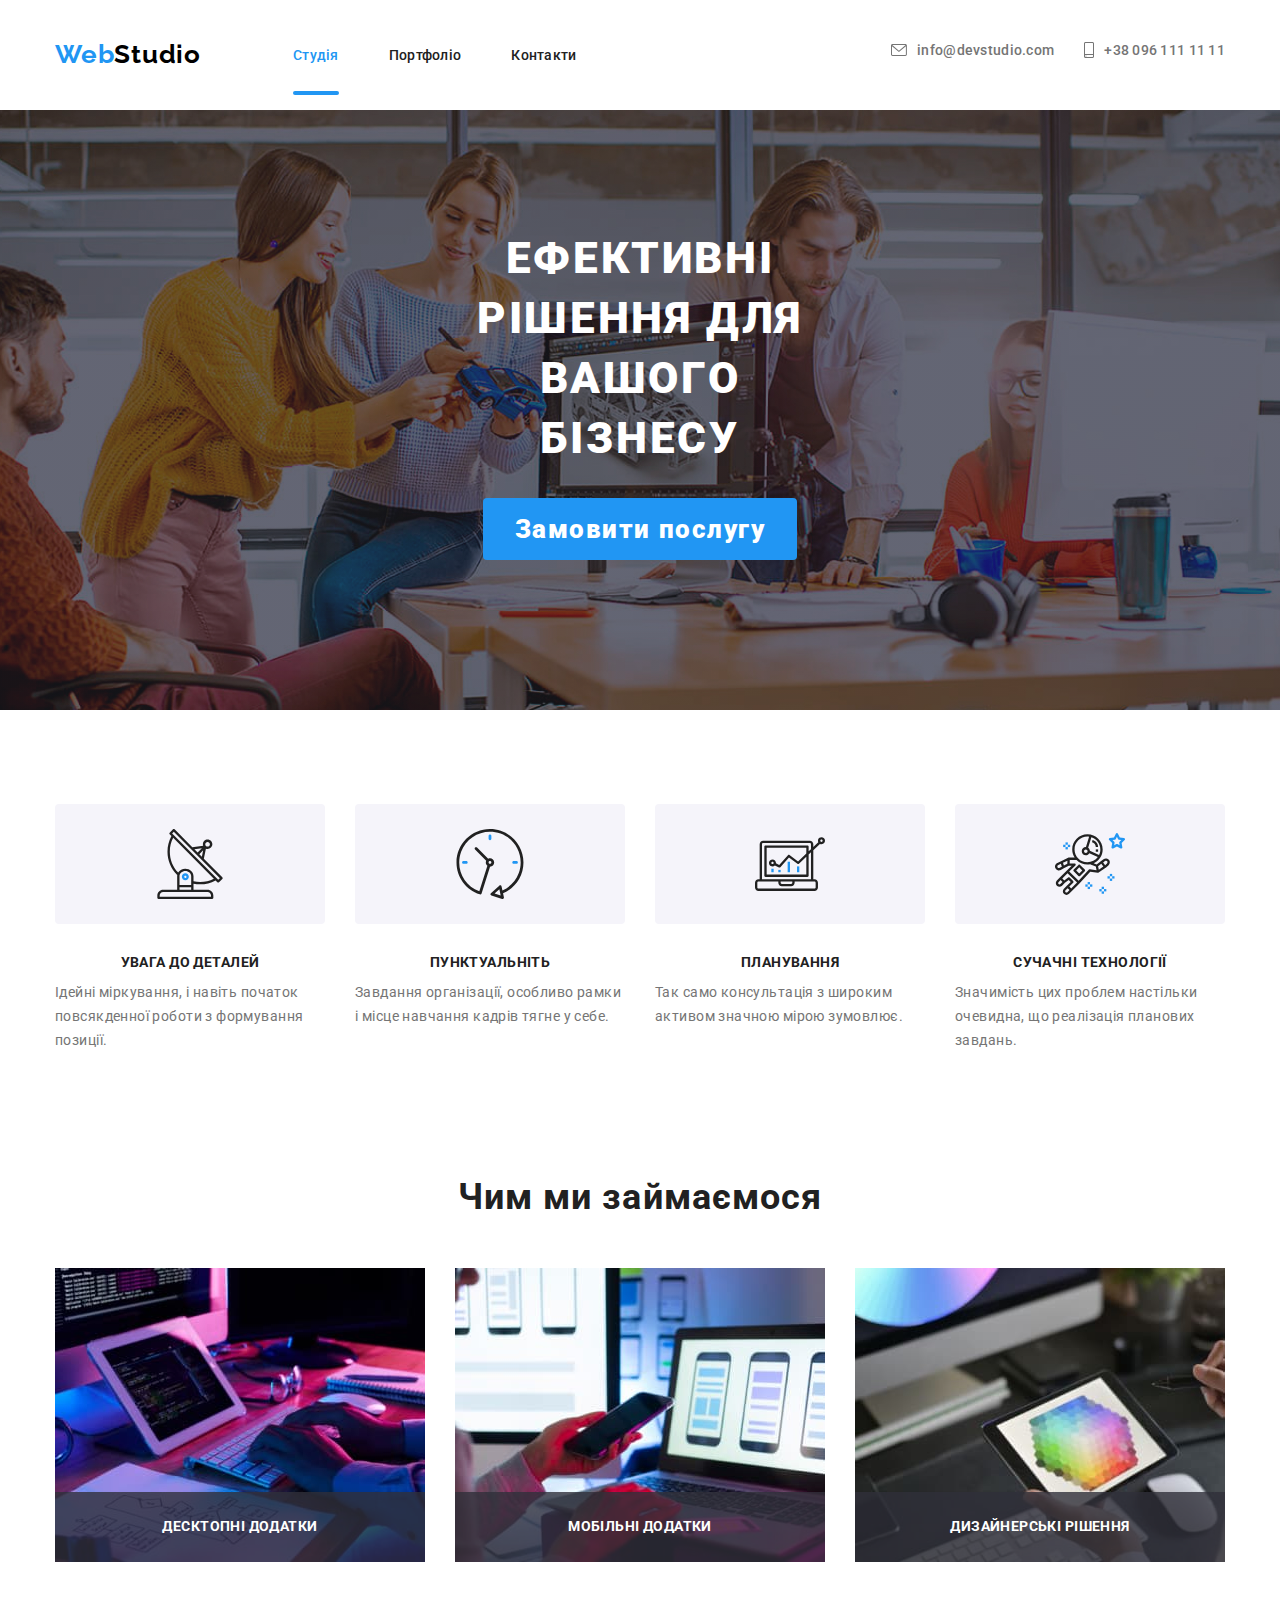
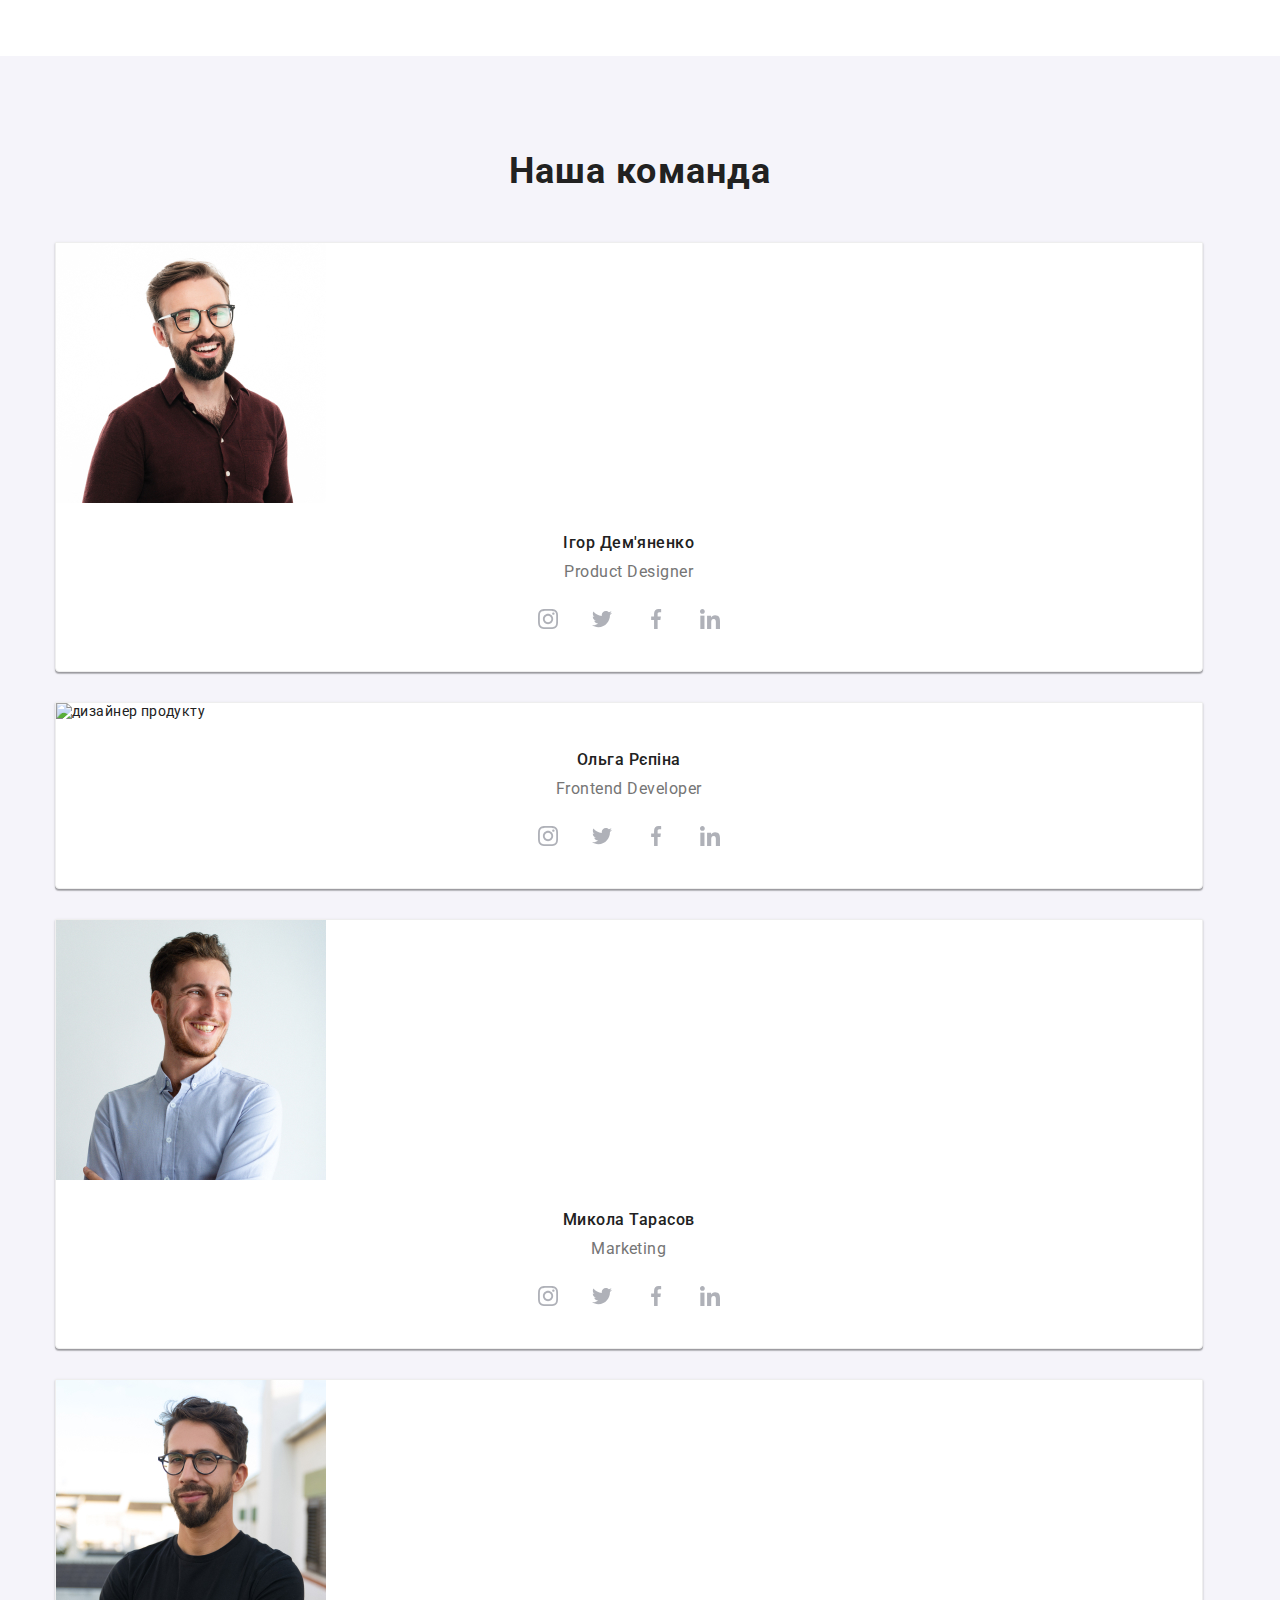
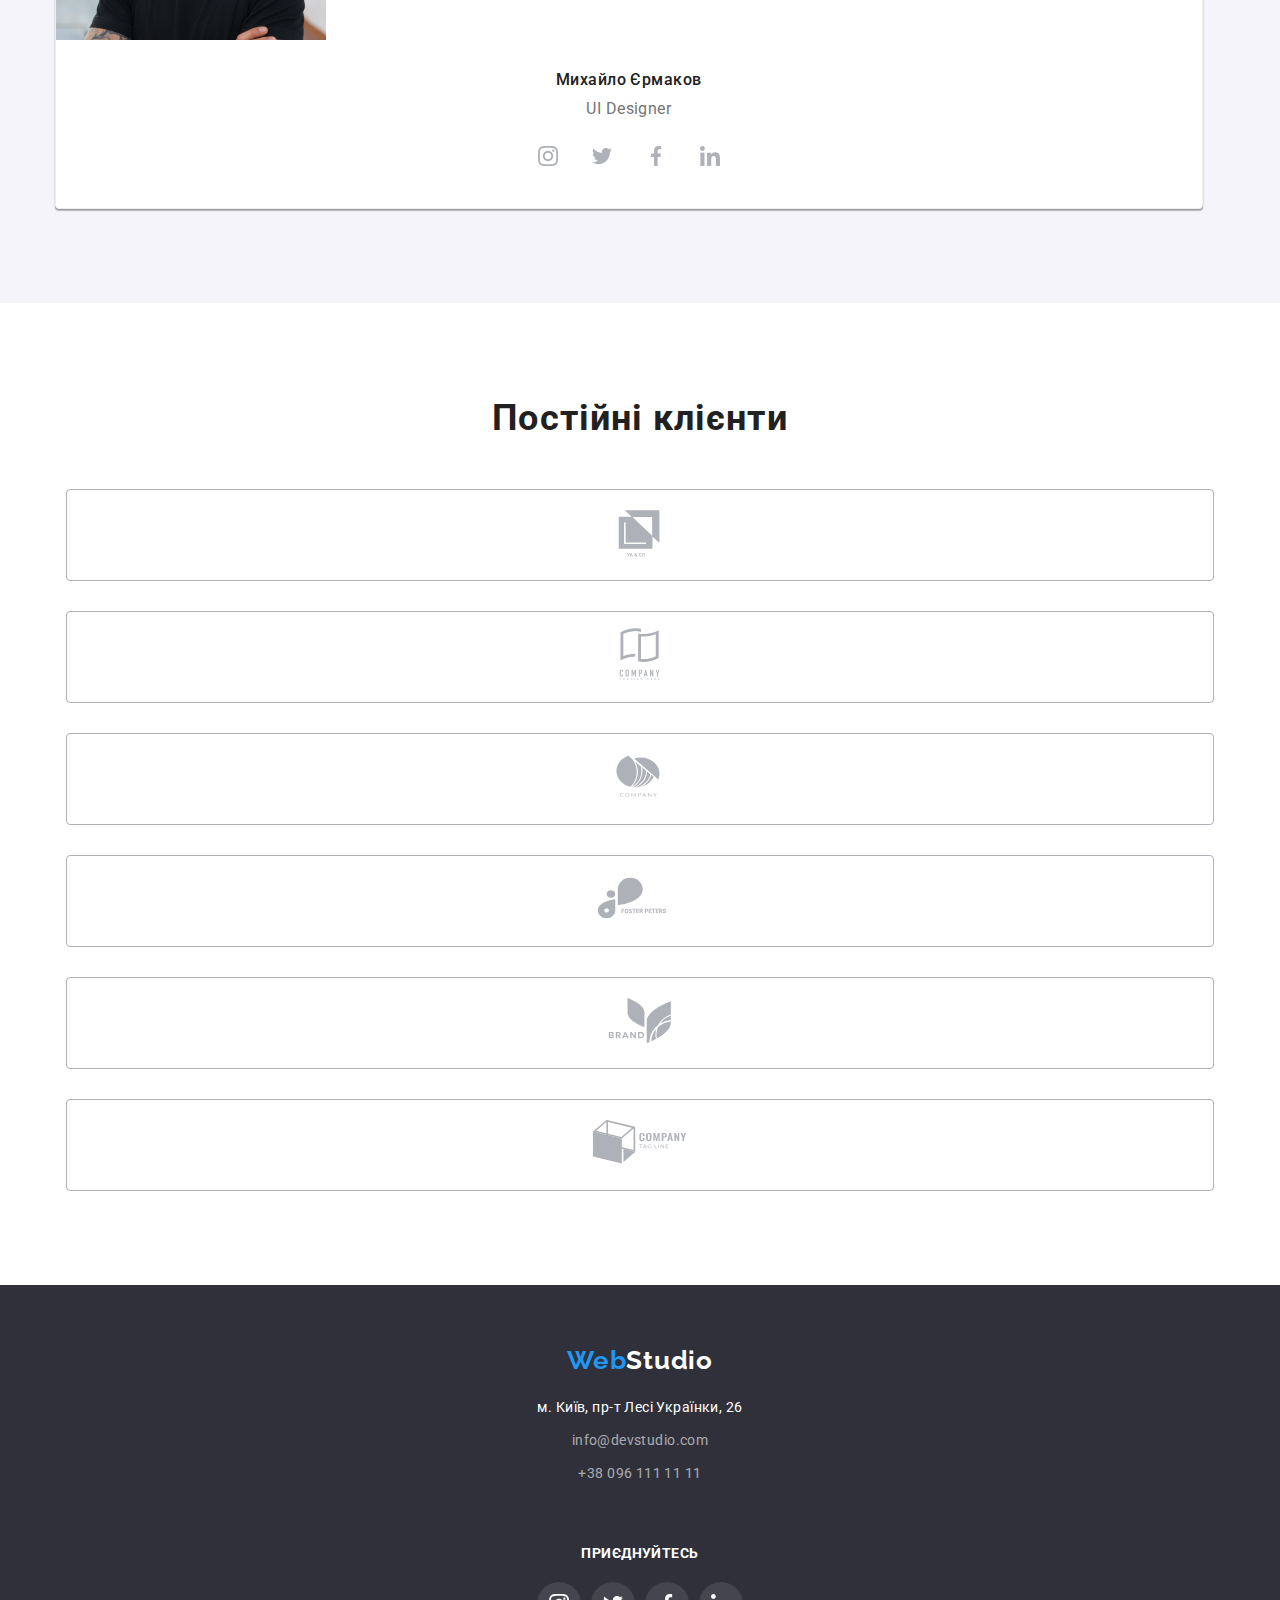
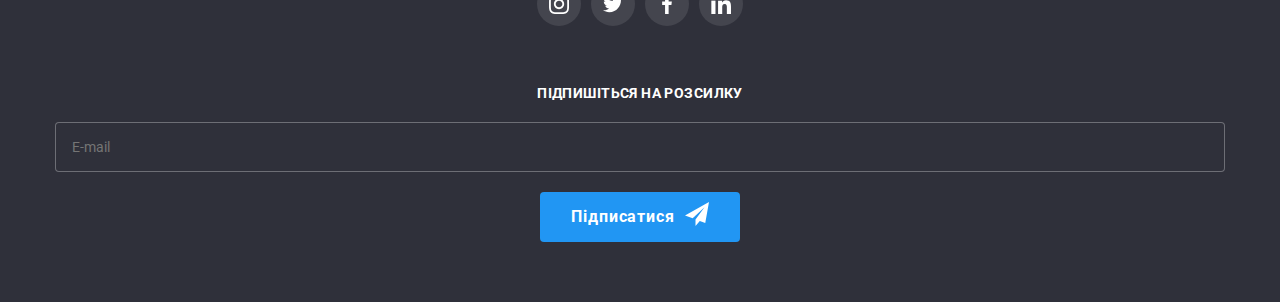
==== commit b39f6c2f: "Update index.html" ====
--- a/index.html
+++ b/index.html
@@ -378,6 +378,51 @@
                 <picture>
                   <source
                     srcset="
+                      ./images/team-image/product-designer-desktop.webp    1x,
+                      ./images/team-image/product-designer-desktop@2x.webp 2x
+                    "
+                    media="(min-width: 1200px)"
+                    type="image/webp" />
+                  <source
+                    srcset="
+                      ./images/team-image/product-designer-desktop.jpg    1x,
+                      ./images/team-image/product-designer-desktop@2x.jpg 2x
+                    "
+                    media="(min-width: 1200px)" />
+                  <source
+                    srcset="
+                      ./images/team-image/product-designer-tablet.webp    1x,
+                      ./images/team-image/product-designer-tablet@2x.webp 2x
+                    "
+                    media="(min-width: 768px)"
+                    type="image/webp" />
+                  <source
+                    srcset="
+                      ./images/team-image/product-designer-tablet.jpg    1x,
+                      ./images/team-image/product-designer-tablet@2x.jpg 2x
+                    "
+                    media="(min-width: 768px)" />
+                  <source
+                    srcset="
+                      ./images/team1-mobile.webp    1x,
+                      ./images/team1-mobile@2x.webp 2x
+                    "
+                    media="(max-width: 767px)"
+                    type="image/webp" />
+                  <source
+                    srcset="
+                      ./images/team1-mobile.jpg    1x,
+                      ./images/team1-mobile@2x.jpg 2x
+                    "
+                    media="(max-width: 767px)" />
+                  <img
+                    class="image"
+                    src="./images/team1-mobile.jpg"
+                    alt="дизайнер продукту" />
+                </picture>
+                <!-- <picture>
+                  <source
+                    srcset="
                       ./images/team2-desktop.webp    1x,
                       ./images/team2-desktop@2x.webp 2x
                     "
@@ -422,7 +467,7 @@
                     src="./images/team2-mobile.jpg"
                     alt="жінка у чорному піджаку"
                     class="team-img" />
-                </picture>
+                </picture> -->
               </div>
               <div class="team-member__meta">
                 <h3 class="team-member__name">Ольга Рєпіна</h3>
--- a/css/main.min.css
+++ b/css/main.min.css
@@ -1 +1 @@
-:root{--accent-color: #2196f3;--primary-font: "Roboto", sans-serif;--secondary-font: "Raleway", sans-serif;--primary-text-color: #212121;--secondary-text-color: #757575;--main-color: #fff;--logo-color: #000;--background-active-btn: #188ce8;--footer-contacts-text: rgba(255, 255, 255, 0.6);--secondary-background-color: #2f303a;--team-section-bgc: #f5f4fa;--boder-color: #eeeeee;--card-gap: 30px;--hero-bcg-color: #c4c4c4;--social-icon-color-team: #afb1b8;--page-header-border: #ececec;--transition-dur-and-func: 250ms cubic-bezier(0.4, 0, 0.2, 1)}.footer-social-list__link,.clients-list__item,.social-list__link,.feature__card,.close-modal-btn{display:flex;align-items:center;justify-content:center}.visually-hidden{position:absolute;white-space:nowrap;width:1px;height:1px;overflow:hidden;border:0;padding:0;clip:rect(0 0 0 0);clip-path:inset(50%);margin:-1px}h1,h2,h3,h4,p{margin-top:0;margin-bottom:0}ul,ol{margin-top:0;margin-bottom:0;padding-left:0}address{font-style:normal}.link{text-decoration:none}.list{list-style:none}img{display:block;max-width:100%;height:auto}button{cursor:pointer}body{font-family:var(--primary-font);font-size:14px;line-height:1.19;letter-spacing:.03em;color:var(--primary-text-color);background-color:var(--main-color)}body.modal-open{overflow:hidden}.section{padding-top:60px;padding-bottom:60px}@media screen and (min-width: 1200px){.section{padding-top:94px;padding-bottom:94px}}.container{padding-left:15px;padding-right:15px;width:100%}@media screen and (min-width: 480px){.container{width:480px;margin-left:auto;margin-right:auto}}@media screen and (min-width: 768px){.container{width:768px}}@media screen and (min-width: 1200px){.container{width:1200px}}.mobile-menu{position:fixed;top:0;left:0;z-index:100;width:100%;height:100%;background-color:var(--main-color);opacity:0;visibility:hidden;pointer-events:none;transition:opacity var(--transition-dur-and-func),visibility var(--transition-dur-and-func)}.mobile-menu__close-btn{position:absolute;top:10px;right:15px;background-color:rgba(0,0,0,0);border:0;padding:0;line-height:0;width:40px;height:40px}.mobile-menu__close-btn:hover .mobile-menu__close-icon,.mobile-menu__close-btn:focus .mobile-menu__close-icon{fill:var(--accent-color)}.mobile-menu__close-icon{width:24px;height:24px}.mobile-menu__container{position:relative;padding-left:40px;padding-top:48px;padding-bottom:48px}.mobile-menu.is-open{opacity:1;visibility:visible;pointer-events:auto}.mobile-menu-set__link{font-size:40px;font-weight:500;line-height:1.175;letter-spacing:.02em;color:var(--primary-text-color);position:relative;transition:color var(--transition-dur-and-func)}.mobile-menu-set__link:hover,.mobile-menu-set__link:focus{color:var(--accent-color)}.mobile-menu-set .link.current{color:var(--accent-color)}.current::after{content:"";position:absolute;bottom:0;left:0;width:100%;height:4px;border-radius:2px;background-color:var(--accent-color)}.mobile-menu-set__item:not(:last-child){margin-bottom:32px}.mobile-contacts-tel{font-size:34px;font-weight:500;line-height:1.1764705882;letter-spacing:.02em;color:var(--accent-color)}.mobile-contacts__item:not(:last-child){margin-bottom:32px}.mobile-menu-contacts-section{margin-top:302px}.mobile-contacts-email{font-size:24px;font-weight:500;line-height:1.1666666667;letter-spacing:.02em;color:var(--secondary-text-color)}.mobile-social-list{display:flex;column-gap:20px}.mobile-social-list__link{font-size:18px;font-weight:500;line-height:1.2222222222;letter-spacing:.02em;color:var(--accent-color)}.mobile-social-list__item{border-right:1px solid rgba(33,33,33,.2);padding-right:10px}.mobile-social-list-section{margin-top:64px}.modal-open-btn{font-size:16px;font-weight:700;line-height:1.875;letter-spacing:.06em;color:var(--main-color);background:var(--accent-color);border:none;border-radius:4px;padding:10px 24px;transition:background-color var(--transition-dur-and-func),box-shadow var(--transition-dur-and-func)}.modal-open-btn:hover,.modal-open-btn:focus{background-color:var(--background-active-btn);box-shadow:0px 4px 4px rgba(0,0,0,.15)}@media screen and (min-width: 768px){.modal-open-btn{font-size:26px;font-weight:900;line-height:1.6153846154;letter-spacing:.06em}}@media screen and (min-width: 1200px){.modal-open-btn{padding:10px 32px}}.logo__first-part-logo,.logo__second-part-logo,.footer-section__logo{font-size:24px;font-weight:700;line-height:1.1666666667;letter-spacing:.03em;font-family:var(--secondary-font);color:var(--accent-color)}@media screen and (min-width: 1200px){.logo__first-part-logo,.logo__second-part-logo,.footer-section__logo{font-size:26px;font-weight:700;line-height:1.1923076923;letter-spacing:.03em}}.logo__second-part-logo{color:var(--logo-color)}.footer-section__logo{color:var(--main-color)}@media screen and (min-width: 768px){.page-navigation__logo{padding-top:26px;padding-bottom:26px;margin-right:87px}}@media screen and (min-width: 1200px){.page-navigation__logo{padding-top:24px;padding-bottom:25px;margin-right:92px}}.logo{display:block}.address-box{text-align:center}.backdrop{position:fixed;top:0;left:0;width:100%;height:100%;background-color:rgba(0,0,0,.2);z-index:100;transition:opacity 500ms ease,visibility 500ms ease;overflow-y:scroll}.backdrop.is-hidden{visibility:hidden;opacity:0;pointer-events:none}.modal{position:absolute;top:50%;left:50%;transform:translate(-50%, -50%);max-width:450px;min-height:609px;background-color:var(--main-color);padding:40px}@media screen and (min-width: 1200px){.modal{max-width:528px;min-height:581px;width:100%}}.close-modal-btn{position:absolute;top:8px;right:8px;width:30px;height:30px;border-radius:50%;background-color:rgba(0,0,0,0);border:1px solid rgba(0,0,0,.1);padding:0}.close-modal-btn:hover .close-modal-btn__icon,.close-modal-btn:focus .close-modal-btn__icon{fill:var(--accent-color)}.modal-form-title{font-size:20px;font-weight:700;line-height:1.5;letter-spacing:.03em;text-align:center;margin-bottom:12px}@media screen and (min-width: 1200px){.modal-form-title{font-size:20px;font-weight:700;line-height:1.15;letter-spacing:.03em}}.modal-form{display:flex;flex-direction:column}.modal-form__label{margin-bottom:10px}.modal-form__text{display:block;font-size:12px;font-weight:400;line-height:1.1666666667;letter-spacing:.01em;color:var(--secondary-text-color);margin-bottom:4px}.modal-form__wrapper{position:relative;display:block}.modal-form__input{width:100%;height:40px;border-radius:4px;border:1px solid rgba(33,33,33,.2);padding-left:42px;transition:border-color var(--transition-dur-and-func)}.modal-form__input:focus{outline:none;border-color:var(--accent-color)}.modal-form__input:focus+.modal-form__icon{fill:var(--accent-color)}.modal-form__icon{position:absolute;top:50%;left:12px;transform:translateY(-50%);display:block;background-color:var(--main-color);transition:fill var(--transition-dur-and-func)}.modal-form__message{width:100%;height:120px;border-radius:4px;border:1px solid rgba(33,33,33,.2);padding:12px;resize:none;transition:border-color var(--transition-dur-and-func)}.modal-form__message::placeholder{font-size:12px;line-height:1.17;letter-spacing:.01em;color:rgba(117,117,117,.5)}.modal-form__message:focus{outline:none;border-color:var(--accent-color)}.modal-form__textarea{margin-bottom:20px}.modal-form__check-field{display:flex;align-items:center;justify-content:center;margin-bottom:30px}.modal-form__check{position:absolute;appearance:none}.modal-form__check:checked+.modal-form__own-checkbox{background-color:var(--accent-color)}.modal-form__check:checked+.modal-form__own-checkbox:focus+.modal-form__own-checkbox{box-shadow:0px 4px 4px rgba(0,0,0,.25)}.modal-form__check:checked+.modal-form__own-checkbox .modal-form__own-checkbox-icon{display:block}.modal-form__own-checkbox{border:1px solid var(--logo-color);border-radius:2px;cursor:pointer;margin-right:10px}.modal-form__own-checkbox-icon{display:none}.modal-form-submit-btn{width:200px;height:50px;align-self:center;font-size:16px;font-weight:700;line-height:1.875;letter-spacing:.06em;color:var(--main-color);background:var(--accent-color);border:none;border-radius:4px;padding:10px 52px;transition:background-color var(--transition-dur-and-func),box-shadow var(--transition-dur-and-func)}.modal-form-submit-btn:hover,.modal-form-submit-btn:focus{background-color:var(--background-active-btn);box-shadow:0px 4px 4px rgba(0,0,0,.15)}.modal-form__policy,.modal-form__policy-link{font-size:12px;font-weight:400;line-height:1.1666666667;letter-spacing:.03em;color:var(--secondary-text-color)}.modal-form__policy-link{color:var(--accent-color)}.section-title{font-size:28px;font-weight:700;line-height:1.1785714286;letter-spacing:.03em;margin-bottom:30px;text-align:center;color:var(--primary-text-color)}@media screen and (min-width: 1200px){.section-title{font-size:36px;font-weight:700;line-height:1.1666666667;letter-spacing:.03em;margin-bottom:50px}}.menu{display:none}@media screen and (min-width: 768px){.page-navigation{display:flex;align-items:center}.menu{display:flex;column-gap:50px}}.contact{display:none}@media screen and (min-width: 768px){.contact{display:block}}@media screen and (min-width: 1200px){.contact{display:flex;margin-left:auto;column-gap:30px}}.open-mobile-menu-btn{line-height:0;border:none;background-color:rgba(0,0,0,0);padding:0;width:40px;height:40px;fill:var(--logo-color);transition:var(--transition-dur-and-func)}.open-mobile-menu-btn:hover,.open-mobile-menu-btn:focus{fill:var(--accent-color)}@media screen and (min-width: 768px){.open-mobile-menu-btn{display:none}}.open-mobile-menu-btn__icon{width:24px;height:16px}.page-header__container{display:flex;align-items:center;justify-content:space-between}.page-header{padding-top:10px;padding-bottom:10px}.contact-mail,.contact-tel{color:var(--secondary-text-color)}.contact-mail:hover,.contact-mail:focus,.contact-tel:hover,.contact-tel:focus{color:var(--accent-color)}@media screen and (min-width: 768px){.contact-mail,.contact-tel{font-size:12px;font-weight:500;line-height:1.1666666667;letter-spacing:.02em}}@media screen and (min-width: 1200px){.contact-mail,.contact-tel{display:flex;align-items:center;font-size:14px;font-weight:500;line-height:1.1428571429;letter-spacing:.02em;padding-top:32px;padding-bottom:32px;fill:currentColor;transition:color var(--transition-dur-and-func)}}.contact-mail__icon{margin-right:10px;fill:var(--secondary-text-color);transition:fill var(--transition-dur-and-func)}.contact-mail:hover .contact-mail__icon,.contact-mail:focus .contact-mail__icon{fill:var(--accent-color)}.contact-tel__icon{margin-right:10px;fill:var(--secondary-text-color);transition:fill var(--transition-dur-and-func)}.contact-tel:hover .contact-tel__icon,.contact-tel:focus .contact-tel__icon{fill:var(--accent-color)}.menu .link.current{color:var(--accent-color)}.menu__link{font-weight:500;line-height:1.14;letter-spacing:.02em;color:var(--primary-text-color);padding-top:32px;padding-bottom:32px;transition:color var(--transition-dur-and-func);position:relative}.menu__link:hover,.menu__link:focus{color:var(--accent-color)}.current::after{content:"";position:absolute;bottom:0;left:0;width:100%;height:4px;border-radius:2px;background-color:var(--accent-color)}@media screen and (min-width: 768px){.contact__item:not(:last-child){margin-bottom:10px}}.hero-section{padding-bottom:118px;padding-top:118px;text-align:center;background-color:var(--secondary-background-color)}@media screen and (min-width: 1200px){.hero-section .hero-section{padding-bottom:200px;padding-top:200px}}.hero-overlay{max-width:480px;min-height:400px;margin-left:auto;margin-right:auto;background-color:var(--hero-bcg-color);background-image:linear-gradient(rgba(47, 48, 58, 0.4), rgba(47, 48, 58, 0.4)),url("../images/heromobile.jpg");background-size:cover;background-position:center}@media screen and (min-device-pixel-ratio: 2)and (max-width: 767px),screen and (min-resolution: 192dpi)and (max-width: 767px),screen and (min-resolution: 2dppx)and (max-width: 767px){.hero-overlay{background-image:linear-gradient(rgba(47, 48, 58, 0.4), rgba(47, 48, 58, 0.4)),url("../images/heromobile@2x.jpg")}}@media screen and (min-width: 768px){.hero-overlay{max-width:768px;min-height:400px;background-image:linear-gradient(rgba(47, 48, 58, 0.4), rgba(47, 48, 58, 0.4)),url("../images/herotablet.jpg")}}@media screen and (min-device-pixel-ratio: 2)and (min-width: 768px),screen and (min-resolution: 192dpi)and (min-width: 768px),screen and (min-resolution: 2dppx)and (min-width: 768px){.hero-overlay{background-image:linear-gradient(rgba(47, 48, 58, 0.4), rgba(47, 48, 58, 0.4)),url("../images/herotablet@2x.jpg")}}@media screen and (min-width: 1200px){.hero-overlay{max-width:1600px;min-height:600px;background-image:linear-gradient(rgba(47, 48, 58, 0.4), rgba(47, 48, 58, 0.4)),url("../images/herodesktop.jpg")}}@media screen and (min-device-pixel-ratio: 2)and (min-width: 1200px),screen and (min-resolution: 192dpi)and (min-width: 1200px),screen and (min-resolution: 2dppx)and (min-width: 1200px){.hero-overlay{background-image:linear-gradient(rgba(47, 48, 58, 0.4), rgba(47, 48, 58, 0.4)),url("../images/herodesktop@2x.jpg")}}.hero-section__title{font-size:26px;font-weight:900;line-height:1.6153846154;letter-spacing:.06em;text-align:center;text-transform:uppercase;color:var(--main-color);max-width:360px;margin-left:auto;margin-right:auto;margin-bottom:30px}@media screen and (min-width: 1200px){.hero-section__title{font-size:44px;font-weight:900;line-height:1.3636363636;letter-spacing:.06em;width:696px}}.advantages-section{padding-bottom:0}@media screen and (min-width: 768px){.feature{display:flex;flex-wrap:wrap;gap:30px}}@media screen and (min-width: 768px){.feature__item{flex-basis:calc((100% - 30px)/2)}}@media screen and (min-width: 1200px){.feature__item{flex-basis:calc((100% - 90px)/4)}}.feature__title{font-size:14px;font-weight:700;line-height:1.1428571429;letter-spacing:.03em;text-transform:uppercase;text-align:center;margin-bottom:10px}.feature__descr{font-size:14px;font-weight:400;line-height:1.7142857143;letter-spacing:.03em;color:var(--secondary-text-color);margin-bottom:30px}.feature__card{height:120px;background-color:var(--team-section-bgc);margin-bottom:30px;border-radius:4px;transition:box-shadow var(--transition-dur-and-func)}.feature__card:hover,.feature__card:focus{box-shadow:0px 4px 4px rgba(0,0,0,.25)}.about-section{display:none}@media screen and (min-width: 1200px){.about-section{padding-top:94px;display:block}.box{display:flex;gap:30px}.box__item{flex-basis:calc((100% - 60px)/3);position:relative;overflow:hidden;z-index:100}.box__overlay{display:flex;align-items:center;justify-content:center;position:absolute;font-family:var(--primary-font);font-weight:700;line-height:1.14;color:var(--main-color);text-transform:uppercase;background-color:rgba(47,48,58,.8);box-shadow:0px 4px 4px rgba(0,0,0,.25);width:370px;height:70px;bottom:0;right:0}}.team-section{background-color:var(--team-section-bgc)}.team-member-img{width:100%}.team-list{display:flex;flex-wrap:wrap;gap:30px}.team-list__item{border:1px solid var(--boder-color);box-shadow:0px 1px 3px rgba(0,0,0,.12),0px 1px 1px rgba(0,0,0,.14),0px 2px 1px rgba(0,0,0,.2);border-radius:0px 0px 4px 4px;background-color:var(--main-color)}@media screen and (min-width: 768px){.team-list__item{flex-basis:calc(100% - 15px)}}@media screen and (min-width: 1200px){.team-list__item{flex-basis:calc(100% - 22.5px)}}.team-member__name{font-size:16px;font-weight:500;line-height:1.1875;letter-spacing:.03em;margin-bottom:10px;text-align:center}.team-member__position{font-size:16px;font-weight:400;line-height:1.1875;letter-spacing:.03em;color:var(--secondary-text-color);text-align:center;margin-bottom:16px}.team-member__meta{padding-top:30px;padding-bottom:30px}.team-member{background-color:var(--main-color)}.social-list__icon{width:20px;height:20px;fill:var(--social-icon-color-team);transition:fill var(--transition-dur-and-func)}.social-list__link:hover .social-list__icon,.social-list__link:focus .social-list__icon{fill:var(--main-color)}.social-list{display:flex;justify-content:center;column-gap:10px}.social-list__link{width:44px;height:44px;border-radius:50%;background-color:var(--main-color);transition:background-color var(--transition-dur-and-func)}.social-list__link:hover,.social-list__link:focus{background-color:var(--accent-color)}.clients-list{display:flex;flex-wrap:wrap;gap:30px;align-items:center;justify-content:center}.clients-list__item{width:210px;height:92px;border-radius:4px;border:1px solid var(--social-icon-color-team);transition:border var(--transition-dur-and-func),fill var(--transition-dur-and-func)}.clients-list__item:hover,.clients-list__item:focus{border:1px solid var(--accent-color);fill:var(--accent-color)}@media screen and (min-width: 768px){.clients-list__item{flex-basis:calc(100% - 20px);width:226px;height:92px}}@media screen and (min-width: 1200px){.clients-list__item{flex-basis:calc(100% - 22.5px);width:170px;height:92px}}.clients-list__link{fill:var(--social-icon-color-team);transition:fill var(--transition-dur-and-func)}.clients-list__link:hover,.clients-list__link:focus{fill:var(--accent-color)}.clients-list__icon{transition:fill var(--transition-dur-and-func)}.clients-list__link:hover .clients-list__icon,.clients-list__link:focus .clients-list__icon{fill:var(--accent-color)}.footer-list__address,.footer-list__email,.footer-list__tel{line-height:1.71;color:var(--main-color);transition:color var(--transition-dur-and-func)}.footer-list__address:hover,.footer-list__address:focus,.footer-list__email:hover,.footer-list__email:focus,.footer-list__tel:hover,.footer-list__tel:focus{color:var(--accent-color)}.footer-list__email,.footer-list__tel{color:var(--footer-contacts-text)}.footer-section{background-color:var(--secondary-background-color);padding-top:60px;padding-bottom:60px}.address-section{margin-top:20px}.address-container{display:flex;flex-direction:column;gap:60px;align-items:center}.footer-list__item:not(:last-child){margin-bottom:9px}.footer-social-links__title{font-weight:700;font-size:14px;line-height:1.14;text-transform:uppercase;color:var(--main-color);margin-bottom:20px}.footer-social-list__icon{width:20px;height:20px;fill:var(--main-color);transition:fill var(--transition-dur-and-func)}.footer-social-list__link:hover .footer-social-list__icon,.footer-social-list__link:focus .footer-social-list__icon{fill:var(--main-color)}.footer-social-list{display:flex;justify-content:center;column-gap:10px;margin-top:20px}.footer-social-list__link{width:44px;height:44px;border-radius:50%;background-color:rgba(255,255,255,.1);transition:background-color var(--transition-dur-and-func)}.footer-social-list__link:hover,.footer-social-list__link:focus{background-color:var(--accent-color)}.footer-social-links{text-align:center}.subscribe-form__title{line-height:1.14;letter-spacing:.03em;text-transform:uppercase;color:var(--main-color)}.subscribe-section{display:flex;flex-direction:column;width:100%;align-items:center}.subscribe-form__field{display:flex;flex-direction:column;margin-top:20px;gap:20px;align-items:center;width:100%}.subscribe-form__input{width:100%;height:50px;border-radius:4px;border:1px solid rgba(255,255,255,.3);padding-top:15px;padding-bottom:15px;padding-left:16px;background-color:var(--secondary-background-color);color:var(--main-color)}.subscribe-form__input:focus{outline:none}.subscribe-form{width:100%}.subscribe-form__label{width:100%}.subscribe-btn{display:flex;column-gap:10px;justify-content:center;width:200px;height:50px;font-weight:700;font-size:16px;line-height:1.88;letter-spacing:.06em;color:var(--main-color);background:var(--accent-color);border:none;border-radius:4px;padding:10px 28px;transition:background-color var(--transition-dur-and-func),box-shadow var(--transition-dur-and-func)}.subscribe-btn:hover,.subscribe-btn:focus{background-color:var(--background-active-btn);box-shadow:0px 4px 4px rgba(0,0,0,.15)}.filter-open-btn{font-weight:500;font-size:16px;line-height:1.63;letter-spacing:.03em;color:var(--primary-text-color);background-color:var(--team-section-bgc);display:flex;border-radius:4px;border:none;padding:6px 22px;transition:color var(--transition-dur-and-func),background-color var(--transition-dur-and-func),box-shadow var(--transition-dur-and-func)}.filter-open-btn:hover,.filter-open-btn:focus{color:var(--main-color);background-color:var(--accent-color);box-shadow:0px 3px 1px rgba(0,0,0,.1),0px 1px 2px rgba(0,0,0,.08),0px 2px 2px rgba(0,0,0,.12)}.project-title{font-weight:700;font-size:18px;line-height:2;letter-spacing:.06em;color:var(--primary-text-color);margin-bottom:4px;margin-right:auto}.project-descr{line-height:1.88;margin-right:auto}.filter-items{display:flex;justify-content:center;gap:8px;margin-bottom:50px}.project-list{display:flex;flex-wrap:wrap;gap:30px}.project-descr{font-size:16px;letter-spacing:.03em;color:var(--secondary-text-color)}.project-item-descr{padding:20px 24px;border:1px solid var(--boder-color);border-top:none}.project-item-link{display:block;transition:box-shadow var(--transition-dur-and-func)}.project-item-link:hover,.project-item-link:focus{box-shadow:0px 1px 1px rgba(0,0,0,.12),0px 4px 4px rgba(0,0,0,.06),1px 4px 6px rgba(0,0,0,.16)}.project-item-overlay{position:absolute;top:0;left:0;font-family:var(--primary-font);font-size:18px;line-height:1.56;letter-spacing:.03em;color:var(--main-color);padding:63px 24px;width:100%;height:100%;transform:translateY(100%);transition:transform var(--transition-dur-and-func)}.project-card{position:relative;overflow:hidden}.project-item-link:hover .project-item-overlay,.project-item-link:focus .project-item-overlay{background:rgba(33,150,243,.9);transform:translateY(0%)}.backdrop{position:fixed;top:0;left:0;width:100%;height:100%;background-color:rgba(0,0,0,.2);z-index:100;transition:opacity 500ms ease,visibility 500ms ease}.backdrop.is-hidden{visibility:hidden;opacity:0;pointer-events:none}/*# sourceMappingURL=main.min.css.map */+:root{--accent-color: #2196f3;--primary-font: "Roboto", sans-serif;--secondary-font: "Raleway", sans-serif;--primary-text-color: #212121;--secondary-text-color: #757575;--main-color: #fff;--logo-color: #000;--background-active-btn: #188ce8;--footer-contacts-text: rgba(255, 255, 255, 0.6);--secondary-background-color: #2f303a;--team-section-bgc: #f5f4fa;--boder-color: #eeeeee;--card-gap: 30px;--hero-bcg-color: #c4c4c4;--social-icon-color-team: #afb1b8;--page-header-border: #ececec;--transition-dur-and-func: 250ms cubic-bezier(0.4, 0, 0.2, 1)}.footer-social-list__link,.clients-list__item,.social-list__link,.feature__card,.close-modal-btn{display:flex;align-items:center;justify-content:center}.visually-hidden{position:absolute;white-space:nowrap;width:1px;height:1px;overflow:hidden;border:0;padding:0;clip:rect(0 0 0 0);clip-path:inset(50%);margin:-1px}h1,h2,h3,h4,p{margin-top:0;margin-bottom:0}ul,ol{margin-top:0;margin-bottom:0;padding-left:0}address{font-style:normal}.link{text-decoration:none}.list{list-style:none}img{display:block;max-width:100%;height:auto}button{cursor:pointer}body{font-family:var(--primary-font);font-size:14px;line-height:1.19;letter-spacing:.03em;color:var(--primary-text-color);background-color:var(--main-color)}body.modal-open{overflow:hidden}.section{padding-top:60px;padding-bottom:60px}@media screen and (min-width: 1200px){.section{padding-top:94px;padding-bottom:94px}}.container{padding-left:15px;padding-right:15px;width:100%}@media screen and (min-width: 480px){.container{width:480px;margin-left:auto;margin-right:auto}}@media screen and (min-width: 768px){.container{width:768px}}@media screen and (min-width: 1200px){.container{width:1200px}}.mobile-menu{position:fixed;top:0;left:0;z-index:100;width:100%;height:100%;background-color:var(--main-color);opacity:0;visibility:hidden;pointer-events:none;transition:opacity var(--transition-dur-and-func),visibility var(--transition-dur-and-func);overflow:scroll}.mobile-menu__close-btn{position:absolute;top:10px;right:15px;background-color:rgba(0,0,0,0);border:0;padding:0;line-height:0;width:40px;height:40px}.mobile-menu__close-btn:hover .mobile-menu__close-icon,.mobile-menu__close-btn:focus .mobile-menu__close-icon{fill:var(--accent-color)}.mobile-menu__close-icon{width:24px;height:24px}.mobile-menu__container{display:flex;flex-direction:column;height:100vh;position:relative;padding-left:40px;padding-top:48px;padding-bottom:48px}.mobile-menu.is-open{opacity:1;visibility:visible;pointer-events:auto}.mobile-menu-set__link{font-size:40px;font-weight:500;line-height:1.175;letter-spacing:.02em;color:var(--primary-text-color);position:relative;transition:color var(--transition-dur-and-func)}.mobile-menu-set__link:hover,.mobile-menu-set__link:focus{color:var(--accent-color)}.mobile-menu-set .link.current{color:var(--accent-color)}.mobile-menu-set__item:not(:last-child){margin-bottom:32px}.mobile-contacts-tel{font-size:26px;font-weight:500;line-height:1.5384615385;letter-spacing:.02em;color:var(--accent-color)}@media screen and (min-width: 480px){.mobile-contacts-tel{font-size:34px}}.mobile-contacts__item:not(:last-child){margin-bottom:32px}.mobile-menu-contacts-section{margin-top:auto}.mobile-contacts-email{font-size:24px;font-weight:500;line-height:1.1666666667;letter-spacing:.02em;color:var(--secondary-text-color)}.mobile-social-list{display:flex;column-gap:20px}.mobile-social-list__link{font-size:8px;font-weight:500;line-height:2.75;letter-spacing:.02em;color:var(--accent-color)}@media screen and (min-width: 480px){.mobile-social-list__link{font-size:18px}}.mobile-social-list__item:not(:last-child){border-right:1px solid rgba(33,33,33,.2);padding-right:10px}.mobile-social-list-section{margin-top:64px}.modal-open-btn{font-size:16px;font-weight:700;line-height:1.875;letter-spacing:.06em;color:var(--main-color);background:var(--accent-color);border:none;border-radius:4px;padding:10px 24px;transition:background-color var(--transition-dur-and-func),box-shadow var(--transition-dur-and-func)}.modal-open-btn:hover,.modal-open-btn:focus{background-color:var(--background-active-btn);box-shadow:0px 4px 4px rgba(0,0,0,.15)}@media screen and (min-width: 768px){.modal-open-btn{font-size:26px;font-weight:900;line-height:1.6153846154;letter-spacing:.06em}}@media screen and (min-width: 1200px){.modal-open-btn{padding:10px 32px}}.logo__first-part-logo,.logo__second-part-logo,.footer-section__logo{font-size:24px;font-weight:700;line-height:1.1666666667;letter-spacing:.03em;font-family:var(--secondary-font);color:var(--accent-color)}@media screen and (min-width: 1200px){.logo__first-part-logo,.logo__second-part-logo,.footer-section__logo{font-size:26px;font-weight:700;line-height:1.1923076923;letter-spacing:.03em}}.logo__second-part-logo{color:var(--logo-color)}.footer-section__logo{color:var(--main-color)}@media screen and (min-width: 768px){.page-navigation__logo{padding-top:26px;padding-bottom:26px;margin-right:87px}}@media screen and (min-width: 1200px){.page-navigation__logo{padding-top:24px;padding-bottom:25px;margin-right:92px}}.logo{display:block}.address-box{text-align:center}.backdrop{position:fixed;top:0;left:0;width:100%;height:100%;background-color:rgba(0,0,0,.2);z-index:100;transition:opacity 500ms ease,visibility 500ms ease;overflow-y:scroll}.backdrop.is-hidden{visibility:hidden;opacity:0;pointer-events:none}.modal{position:absolute;top:20px;left:50%;transform:translateX(-50%);max-width:450px;min-height:609px;background-color:var(--main-color);padding:40px}@media screen and (min-width: 1200px){.modal{max-width:528px;min-height:581px;width:100%}}.close-modal-btn{position:absolute;top:8px;right:8px;width:30px;height:30px;border-radius:50%;background-color:rgba(0,0,0,0);border:1px solid rgba(0,0,0,.1);padding:0}.close-modal-btn:hover .close-modal-btn__icon,.close-modal-btn:focus .close-modal-btn__icon{fill:var(--accent-color)}.modal-form-title{font-size:20px;font-weight:700;line-height:1.5;letter-spacing:.03em;text-align:center;margin-bottom:12px}@media screen and (min-width: 1200px){.modal-form-title{font-size:20px;font-weight:700;line-height:1.15;letter-spacing:.03em}}.modal-form{display:flex;flex-direction:column}.modal-form__label{margin-bottom:10px}.modal-form__text{display:block;font-size:12px;font-weight:400;line-height:1.1666666667;letter-spacing:.01em;color:var(--secondary-text-color);margin-bottom:4px}.modal-form__wrapper{position:relative;display:block}.modal-form__input{width:100%;height:40px;border-radius:4px;border:1px solid rgba(33,33,33,.2);padding-left:42px;transition:border-color var(--transition-dur-and-func)}.modal-form__input:focus{outline:none;border-color:var(--accent-color)}.modal-form__input:focus+.modal-form__icon{fill:var(--accent-color)}.modal-form__icon{position:absolute;top:50%;left:12px;transform:translateY(-50%);display:block;background-color:var(--main-color);transition:fill var(--transition-dur-and-func)}.modal-form__message{width:100%;height:120px;border-radius:4px;border:1px solid rgba(33,33,33,.2);padding:12px;resize:none;transition:border-color var(--transition-dur-and-func)}.modal-form__message::placeholder{font-size:12px;line-height:1.17;letter-spacing:.01em;color:rgba(117,117,117,.5)}.modal-form__message:focus{outline:none;border-color:var(--accent-color)}.modal-form__textarea{margin-bottom:20px}.modal-form__check-field{display:flex;align-items:center;justify-content:center;margin-bottom:30px}.modal-form__check{position:absolute;appearance:none}.modal-form__check:checked+.modal-form__own-checkbox{background-color:var(--accent-color)}.modal-form__check:checked+.modal-form__own-checkbox:focus+.modal-form__own-checkbox{box-shadow:0px 4px 4px rgba(0,0,0,.25)}.modal-form__check:checked+.modal-form__own-checkbox .modal-form__own-checkbox-icon{display:block}.modal-form__own-checkbox{border:1px solid var(--logo-color);border-radius:2px;cursor:pointer;margin-right:10px}.modal-form__own-checkbox-icon{display:none}.modal-form-submit-btn{width:200px;height:50px;align-self:center;font-size:16px;font-weight:700;line-height:1.875;letter-spacing:.06em;color:var(--main-color);background:var(--accent-color);border:none;border-radius:4px;padding:10px 52px;transition:background-color var(--transition-dur-and-func),box-shadow var(--transition-dur-and-func)}.modal-form-submit-btn:hover,.modal-form-submit-btn:focus{background-color:var(--background-active-btn);box-shadow:0px 4px 4px rgba(0,0,0,.15)}.modal-form__policy,.modal-form__policy-link{font-size:6px;font-weight:400;line-height:2.3333333333;letter-spacing:.03em;color:var(--secondary-text-color)}@media screen and (min-width: 480px){.modal-form__policy,.modal-form__policy-link{font-size:12px}}.modal-form__policy-link{color:var(--accent-color)}.section-title{font-size:28px;font-weight:700;line-height:1.1785714286;letter-spacing:.03em;margin-bottom:30px;text-align:center;color:var(--primary-text-color)}@media screen and (min-width: 1200px){.section-title{font-size:36px;font-weight:700;line-height:1.1666666667;letter-spacing:.03em;margin-bottom:50px}}.menu{display:none}@media screen and (min-width: 768px){.page-navigation{display:flex;align-items:center}.menu{display:flex;column-gap:50px}}.contact{display:none}@media screen and (min-width: 768px){.contact{display:block}}@media screen and (min-width: 1200px){.contact{display:flex;margin-left:auto;column-gap:30px}}.open-mobile-menu-btn{line-height:0;border:none;background-color:rgba(0,0,0,0);padding:0;width:40px;height:40px;fill:var(--logo-color);transition:var(--transition-dur-and-func)}.open-mobile-menu-btn:hover,.open-mobile-menu-btn:focus{fill:var(--accent-color)}@media screen and (min-width: 768px){.open-mobile-menu-btn{display:none}}.open-mobile-menu-btn__icon{width:24px;height:16px}.page-header__container{display:flex;align-items:center;justify-content:space-between}.page-header{padding-top:10px;padding-bottom:10px}.contact-mail,.contact-tel{color:var(--secondary-text-color)}.contact-mail:hover,.contact-mail:focus,.contact-tel:hover,.contact-tel:focus{color:var(--accent-color)}@media screen and (min-width: 768px){.contact-mail,.contact-tel{font-size:12px;font-weight:500;line-height:1.1666666667;letter-spacing:.02em}}@media screen and (min-width: 1200px){.contact-mail,.contact-tel{display:flex;align-items:center;font-size:14px;font-weight:500;line-height:1.1428571429;letter-spacing:.02em;padding-top:32px;padding-bottom:32px;fill:currentColor;transition:color var(--transition-dur-and-func)}}.contact-mail__icon{margin-right:10px;fill:var(--secondary-text-color);transition:fill var(--transition-dur-and-func)}.contact-mail:hover .contact-mail__icon,.contact-mail:focus .contact-mail__icon{fill:var(--accent-color)}.contact-tel__icon{margin-right:10px;fill:var(--secondary-text-color);transition:fill var(--transition-dur-and-func)}.contact-tel:hover .contact-tel__icon,.contact-tel:focus .contact-tel__icon{fill:var(--accent-color)}.menu .link.current{color:var(--accent-color)}.menu__link{font-weight:500;line-height:1.14;letter-spacing:.02em;color:var(--primary-text-color);padding-top:32px;padding-bottom:32px;transition:color var(--transition-dur-and-func);position:relative}.menu__link:hover,.menu__link:focus{color:var(--accent-color)}.page-navigation .current::after{content:"";position:absolute;bottom:0;left:0;width:100%;height:4px;border-radius:2px;background-color:var(--accent-color)}@media screen and (min-width: 768px){.contact__item:not(:last-child){margin-bottom:10px}}.hero-section{padding-bottom:118px;padding-top:118px;text-align:center;background-color:var(--secondary-background-color)}@media screen and (min-width: 1200px){.hero-section .hero-section{padding-bottom:200px;padding-top:200px}}.hero-overlay{max-width:480px;min-height:400px;margin-left:auto;margin-right:auto;background-color:var(--hero-bcg-color);background-image:linear-gradient(rgba(47, 48, 58, 0.4), rgba(47, 48, 58, 0.4)),url("../images/heromobile.jpg");background-size:cover;background-position:center}@media screen and (min-device-pixel-ratio: 2)and (max-width: 767px),screen and (min-resolution: 192dpi)and (max-width: 767px),screen and (min-resolution: 2dppx)and (max-width: 767px){.hero-overlay{background-image:linear-gradient(rgba(47, 48, 58, 0.4), rgba(47, 48, 58, 0.4)),url("../images/heromobile@2x.jpg")}}@media screen and (min-width: 768px){.hero-overlay{max-width:768px;min-height:400px;background-image:linear-gradient(rgba(47, 48, 58, 0.4), rgba(47, 48, 58, 0.4)),url("../images/herotablet.jpg")}}@media screen and (min-device-pixel-ratio: 2)and (min-width: 768px),screen and (min-resolution: 192dpi)and (min-width: 768px),screen and (min-resolution: 2dppx)and (min-width: 768px){.hero-overlay{background-image:linear-gradient(rgba(47, 48, 58, 0.4), rgba(47, 48, 58, 0.4)),url("../images/herotablet@2x.jpg")}}@media screen and (min-width: 1200px){.hero-overlay{max-width:1600px;min-height:600px;background-image:linear-gradient(rgba(47, 48, 58, 0.4), rgba(47, 48, 58, 0.4)),url("../images/herodesktop.jpg")}}@media screen and (min-device-pixel-ratio: 2)and (min-width: 1200px),screen and (min-resolution: 192dpi)and (min-width: 1200px),screen and (min-resolution: 2dppx)and (min-width: 1200px){.hero-overlay{background-image:linear-gradient(rgba(47, 48, 58, 0.4), rgba(47, 48, 58, 0.4)),url("../images/herodesktop@2x.jpg")}}.hero-section__title{font-size:26px;font-weight:900;line-height:1.6153846154;letter-spacing:.06em;text-align:center;text-transform:uppercase;color:var(--main-color);max-width:360px;margin-left:auto;margin-right:auto;margin-bottom:30px}@media screen and (min-width: 1200px){.hero-section__title{font-size:44px;font-weight:900;line-height:1.3636363636;letter-spacing:.06em;width:696px}}.advantages-section{padding-bottom:0}@media screen and (min-width: 768px){.feature{display:flex;flex-wrap:wrap;gap:30px}}@media screen and (min-width: 768px){.feature__item{flex-basis:calc((100% - 30px)/2)}}@media screen and (min-width: 1200px){.feature__item{flex-basis:calc((100% - 90px)/4)}}.feature__title{font-size:14px;font-weight:700;line-height:1.1428571429;letter-spacing:.03em;text-transform:uppercase;text-align:center;margin-bottom:10px}.feature__descr{font-size:14px;font-weight:400;line-height:1.7142857143;letter-spacing:.03em;color:var(--secondary-text-color);margin-bottom:30px}.feature__card{height:120px;background-color:var(--team-section-bgc);margin-bottom:30px;border-radius:4px;transition:box-shadow var(--transition-dur-and-func)}.feature__card:hover,.feature__card:focus{box-shadow:0px 4px 4px rgba(0,0,0,.25)}.about-section{display:none}@media screen and (min-width: 1200px){.about-section{padding-top:94px;display:block}.box{display:flex;gap:30px}.box__item{flex-basis:calc((100% - 60px)/3);position:relative;overflow:hidden;z-index:100}.box__overlay{display:flex;align-items:center;justify-content:center;position:absolute;font-family:var(--primary-font);font-weight:700;line-height:1.14;color:var(--main-color);text-transform:uppercase;background-color:rgba(47,48,58,.8);box-shadow:0px 4px 4px rgba(0,0,0,.25);width:370px;height:70px;bottom:0;right:0}}.team-section{background-color:var(--team-section-bgc)}.team-member-img{width:100%}.team-list{display:flex;flex-wrap:wrap;gap:30px}.team-list__item{border:1px solid var(--boder-color);box-shadow:0px 1px 3px rgba(0,0,0,.12),0px 1px 1px rgba(0,0,0,.14),0px 2px 1px rgba(0,0,0,.2);border-radius:0px 0px 4px 4px;background-color:var(--main-color)}@media screen and (min-width: 768px){.team-list__item{flex-basis:calc(100% - 15px)}}@media screen and (min-width: 1200px){.team-list__item{flex-basis:calc(100% - 22.5px)}}.team-member__name{font-size:16px;font-weight:500;line-height:1.1875;letter-spacing:.03em;margin-bottom:10px;text-align:center}.team-member__position{font-size:16px;font-weight:400;line-height:1.1875;letter-spacing:.03em;color:var(--secondary-text-color);text-align:center;margin-bottom:16px}.team-member__meta{padding-top:30px;padding-bottom:30px}.team-member{background-color:var(--main-color)}.social-list__icon{width:20px;height:20px;fill:var(--social-icon-color-team);transition:fill var(--transition-dur-and-func)}.social-list__link:hover .social-list__icon,.social-list__link:focus .social-list__icon{fill:var(--main-color)}.social-list{display:flex;justify-content:center;column-gap:10px}.social-list__link{width:44px;height:44px;border-radius:50%;background-color:var(--main-color);transition:background-color var(--transition-dur-and-func)}.social-list__link:hover,.social-list__link:focus{background-color:var(--accent-color)}.clients-list{display:flex;flex-wrap:wrap;gap:30px;align-items:center;justify-content:center}.clients-list__item{width:210px;height:92px;border-radius:4px;border:1px solid var(--social-icon-color-team);transition:border var(--transition-dur-and-func),fill var(--transition-dur-and-func)}.clients-list__item:hover,.clients-list__item:focus{border:1px solid var(--accent-color);fill:var(--accent-color)}@media screen and (min-width: 768px){.clients-list__item{flex-basis:calc(100% - 20px);width:226px;height:92px}}@media screen and (min-width: 1200px){.clients-list__item{flex-basis:calc(100% - 22.5px);width:170px;height:92px}}.clients-list__link{fill:var(--social-icon-color-team);transition:fill var(--transition-dur-and-func)}.clients-list__link:hover,.clients-list__link:focus{fill:var(--accent-color)}.clients-list__icon{transition:fill var(--transition-dur-and-func)}.clients-list__link:hover .clients-list__icon,.clients-list__link:focus .clients-list__icon{fill:var(--accent-color)}.footer-list__address,.footer-list__email,.footer-list__tel{line-height:1.71;color:var(--main-color);transition:color var(--transition-dur-and-func)}.footer-list__address:hover,.footer-list__address:focus,.footer-list__email:hover,.footer-list__email:focus,.footer-list__tel:hover,.footer-list__tel:focus{color:var(--accent-color)}.footer-list__email,.footer-list__tel{color:var(--footer-contacts-text)}.footer-section{background-color:var(--secondary-background-color);padding-top:60px;padding-bottom:60px}.address-section{margin-top:20px}.address-container{display:flex;flex-direction:column;gap:60px;align-items:center}.footer-list__item:not(:last-child){margin-bottom:9px}.footer-social-links__title{font-weight:700;font-size:14px;line-height:1.14;text-transform:uppercase;color:var(--main-color);margin-bottom:20px}.footer-social-list__icon{width:20px;height:20px;fill:var(--main-color);transition:fill var(--transition-dur-and-func)}.footer-social-list__link:hover .footer-social-list__icon,.footer-social-list__link:focus .footer-social-list__icon{fill:var(--main-color)}.footer-social-list{display:flex;justify-content:center;column-gap:10px;margin-top:20px}.footer-social-list__link{width:44px;height:44px;border-radius:50%;background-color:rgba(255,255,255,.1);transition:background-color var(--transition-dur-and-func)}.footer-social-list__link:hover,.footer-social-list__link:focus{background-color:var(--accent-color)}.footer-social-links{text-align:center}.subscribe-form__title{line-height:1.14;letter-spacing:.03em;text-transform:uppercase;color:var(--main-color)}.subscribe-section{display:flex;flex-direction:column;width:100%;align-items:center}.subscribe-form__field{display:flex;flex-direction:column;margin-top:20px;gap:20px;align-items:center;width:100%}.subscribe-form__input{width:100%;height:50px;border-radius:4px;border:1px solid rgba(255,255,255,.3);padding-top:15px;padding-bottom:15px;padding-left:16px;background-color:var(--secondary-background-color);color:var(--main-color)}.subscribe-form__input:focus{outline:none}.subscribe-form{width:100%}.subscribe-form__label{width:100%}.subscribe-btn{display:flex;column-gap:10px;justify-content:center;width:200px;height:50px;font-weight:700;font-size:16px;line-height:1.88;letter-spacing:.06em;color:var(--main-color);background:var(--accent-color);border:none;border-radius:4px;padding:10px 28px;transition:background-color var(--transition-dur-and-func),box-shadow var(--transition-dur-and-func)}.subscribe-btn:hover,.subscribe-btn:focus{background-color:var(--background-active-btn);box-shadow:0px 4px 4px rgba(0,0,0,.15)}.filter-open-btn{font-weight:500;font-size:16px;line-height:1.63;letter-spacing:.03em;color:var(--primary-text-color);background-color:var(--team-section-bgc);display:flex;border-radius:4px;border:none;padding:6px 22px;transition:color var(--transition-dur-and-func),background-color var(--transition-dur-and-func),box-shadow var(--transition-dur-and-func)}.filter-open-btn:hover,.filter-open-btn:focus{color:var(--main-color);background-color:var(--accent-color);box-shadow:0px 3px 1px rgba(0,0,0,.1),0px 1px 2px rgba(0,0,0,.08),0px 2px 2px rgba(0,0,0,.12)}.project-title{font-weight:700;font-size:18px;line-height:2;letter-spacing:.06em;color:var(--primary-text-color);margin-bottom:4px;margin-right:auto}.project-descr{line-height:1.88;margin-right:auto}.filter-items{display:flex;justify-content:center;gap:8px;margin-bottom:50px}.project-list{display:flex;flex-wrap:wrap;gap:30px}.project-descr{font-size:16px;letter-spacing:.03em;color:var(--secondary-text-color)}.project-item-descr{padding:20px 24px;border:1px solid var(--boder-color);border-top:none}.project-item-link{display:block;transition:box-shadow var(--transition-dur-and-func)}.project-item-link:hover,.project-item-link:focus{box-shadow:0px 1px 1px rgba(0,0,0,.12),0px 4px 4px rgba(0,0,0,.06),1px 4px 6px rgba(0,0,0,.16)}.project-item-overlay{position:absolute;top:0;left:0;font-family:var(--primary-font);font-size:18px;line-height:1.56;letter-spacing:.03em;color:var(--main-color);padding:63px 24px;width:100%;height:100%;transform:translateY(100%);transition:transform var(--transition-dur-and-func)}.project-card{position:relative;overflow:hidden}.project-item-link:hover .project-item-overlay,.project-item-link:focus .project-item-overlay{background:rgba(33,150,243,.9);transform:translateY(0%)}.backdrop{position:fixed;top:0;left:0;width:100%;height:100%;background-color:rgba(0,0,0,.2);z-index:100;transition:opacity 500ms ease,visibility 500ms ease}.backdrop.is-hidden{visibility:hidden;opacity:0;pointer-events:none}/*# sourceMappingURL=main.min.css.map */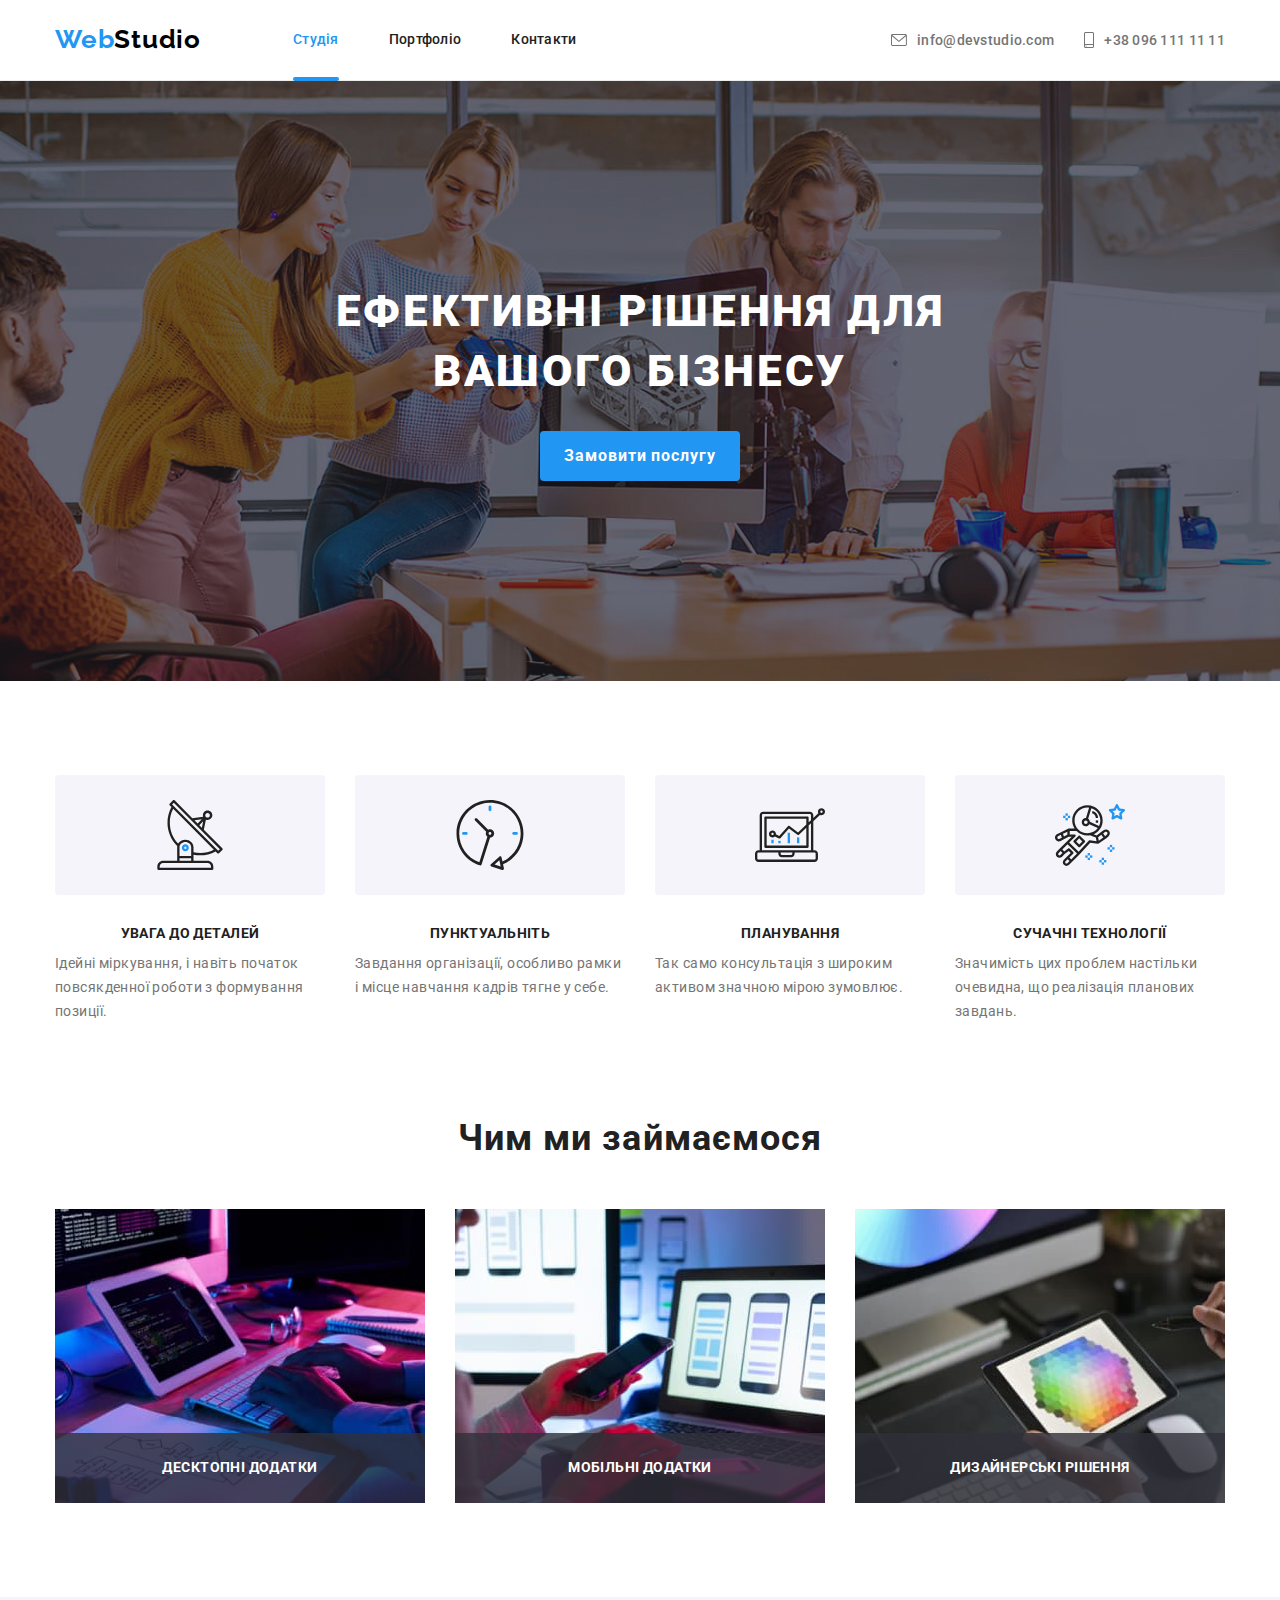
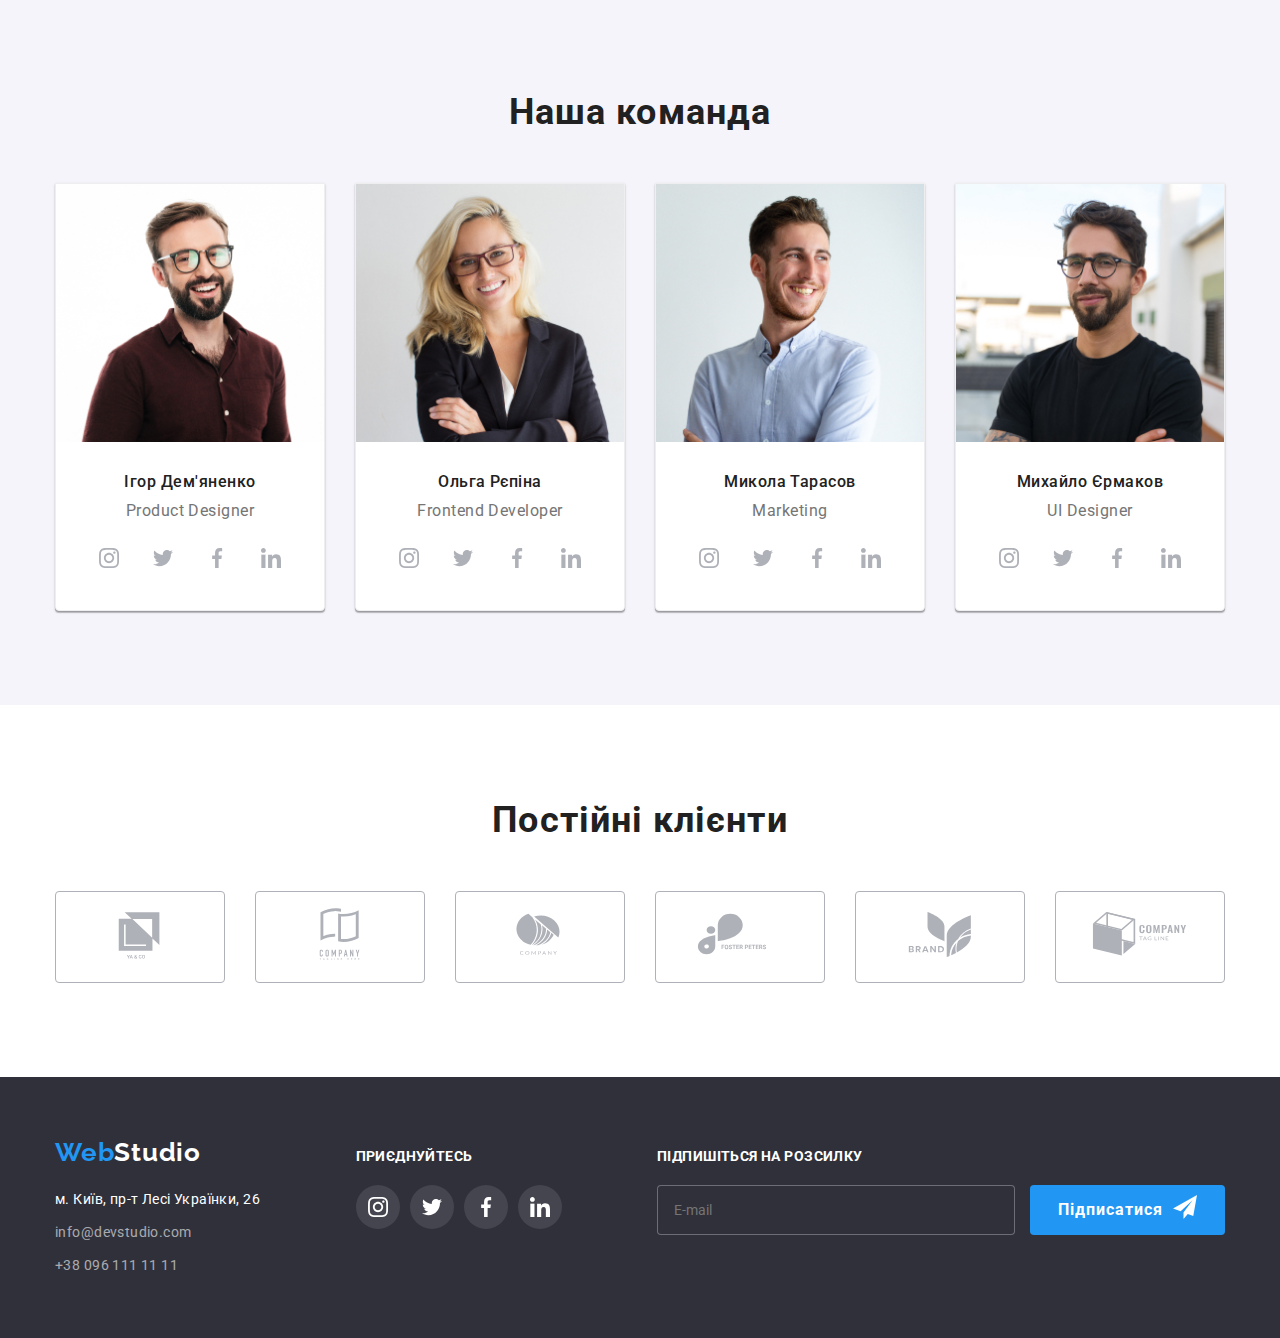
==== commit d9a03671: "updated files" ====
--- a/index.html
+++ b/index.html
@@ -308,20 +308,20 @@
 
                   <source
                     srcset="
-                      ./images/team1-mobile.webp    1x,
-                      ./images/team1-mobile@2x.webp 2x
+                      ./images/mobile/team1@1x.webp 1x,
+                      ./images/mobile/team1@2x.webp 2x
                     "
                     media="(max-width: 767px)"
                     type="image/webp" />
                   <source
                     srcset="
-                      ./images/team1-mobile.jpg    1x,
-                      ./images/team1-mobile@2x.jpg 2x
+                      ./images/mobile/team1@1x.jpg 1x,
+                      ./images/mobile/team1@2x.jpg 2x
                     "
                     media="(max-width: 767px)" />
 
                   <img
-                    src="./images/team1-mobile.jpg"
+                    src="./images/mobile/team1@1x.jpg"
                     alt="чоловік у коричневій сорочці"
                     class="team-img" />
                 </picture>
@@ -378,96 +378,51 @@
                 <picture>
                   <source
                     srcset="
-                      ./images/team-image/product-designer-desktop.webp    1x,
-                      ./images/team-image/product-designer-desktop@2x.webp 2x
+                      ./images/team2-desktop.webp    1x,
+                      ./images/team2-desktop@2x.webp 2x
                     "
                     media="(min-width: 1200px)"
                     type="image/webp" />
-                  <source
-                    srcset="
-                      ./images/team-image/product-designer-desktop.jpg    1x,
-                      ./images/team-image/product-designer-desktop@2x.jpg 2x
+
+                  <source
+                    srcset="
+                      ./images/team2-desktop.jpg    1x,
+                      ./images/team2-desktop@2x.jpg 2x
                     "
                     media="(min-width: 1200px)" />
-                  <source
-                    srcset="
-                      ./images/team-image/product-designer-tablet.webp    1x,
-                      ./images/team-image/product-designer-tablet@2x.webp 2x
+
+                  <source
+                    srcset="
+                      ./images/team2-tablet.webp    1x,
+                      ./images/team2-tablet@2x.webp 2x
                     "
                     media="(min-width: 768px)"
                     type="image/webp" />
                   <source
                     srcset="
-                      ./images/team-image/product-designer-tablet.jpg    1x,
-                      ./images/team-image/product-designer-tablet@2x.jpg 2x
+                      ./images/team2-tablet.jpg    1x,
+                      ./images/team2-tablet@2x.jpg 2x
                     "
                     media="(min-width: 768px)" />
-                  <source
-                    srcset="
-                      ./images/team1-mobile.webp    1x,
-                      ./images/team1-mobile@2x.webp 2x
+
+                  <source
+                    srcset="
+                      ./images/mobile/team2@1x.webp 1x,
+                      ./images/mobile/team2@2x.webp 2x
                     "
                     media="(max-width: 767px)"
                     type="image/webp" />
                   <source
                     srcset="
-                      ./images/team1-mobile.jpg    1x,
-                      ./images/team1-mobile@2x.jpg 2x
+                      ./images/mobile/team2@1x.jpg 1x,
+                      ./images/mobile/team2@2x.jpg 2x
                     "
                     media="(max-width: 767px)" />
                   <img
-                    class="image"
-                    src="./images/team1-mobile.jpg"
-                    alt="дизайнер продукту" />
-                </picture>
-                <!-- <picture>
-                  <source
-                    srcset="
-                      ./images/team2-desktop.webp    1x,
-                      ./images/team2-desktop@2x.webp 2x
-                    "
-                    media="(min-width: 1200px)"
-                    type="image/webp" />
-
-                  <source
-                    srcset="
-                      ./images/team2-desktop.jpg    1x,
-                      ./images/team2-desktop@2x.jpg 2x
-                    "
-                    media="(min-width: 1200px)" />
-
-                  <source
-                    srcset="
-                      ./images/team2-tablet.webp    1x,
-                      ./images/team2-tablet@2x.webp 2x
-                    "
-                    media="(min-width: 768px)"
-                    type="image/webp" />
-                  <source
-                    srcset="
-                      ./images/team2-tablet.jpg    1x,
-                      ./images/team2-tablet@2x.jpg 2x
-                    "
-                    media="(min-width: 768px)" />
-
-                  <source
-                    srcset="
-                      ./images/team2-mobile.webp    1x,
-                      ./images/team2-mobile@2x.webp 2x
-                    "
-                    media="(max-width: 767px)"
-                    type="image/webp" />
-                  <source
-                    srcset="
-                      ./images/team2-mobile.jpg    1x,
-                      ./images/team2-mobile@2x.jpg 2x
-                    "
-                    media="(max-width: 767px)" />
-                  <img
-                    src="./images/team2-mobile.jpg"
+                    src="./images/mobile/team2@1x.jpg"
                     alt="жінка у чорному піджаку"
                     class="team-img" />
-                </picture> -->
+                </picture>
               </div>
               <div class="team-member__meta">
                 <h3 class="team-member__name">Ольга Рєпіна</h3>
--- a/css/main.min.css
+++ b/css/main.min.css
@@ -1 +1 @@
-:root{--accent-color: #2196f3;--primary-font: "Roboto", sans-serif;--secondary-font: "Raleway", sans-serif;--primary-text-color: #212121;--secondary-text-color: #757575;--main-color: #fff;--logo-color: #000;--background-active-btn: #188ce8;--footer-contacts-text: rgba(255, 255, 255, 0.6);--secondary-background-color: #2f303a;--team-section-bgc: #f5f4fa;--boder-color: #eeeeee;--card-gap: 30px;--hero-bcg-color: #c4c4c4;--social-icon-color-team: #afb1b8;--page-header-border: #ececec;--transition-dur-and-func: 250ms cubic-bezier(0.4, 0, 0.2, 1)}.footer-social-list__link,.clients-list__item,.social-list__link,.feature__card,.close-modal-btn{display:flex;align-items:center;justify-content:center}.visually-hidden{position:absolute;white-space:nowrap;width:1px;height:1px;overflow:hidden;border:0;padding:0;clip:rect(0 0 0 0);clip-path:inset(50%);margin:-1px}h1,h2,h3,h4,p{margin-top:0;margin-bottom:0}ul,ol{margin-top:0;margin-bottom:0;padding-left:0}address{font-style:normal}.link{text-decoration:none}.list{list-style:none}img{display:block;max-width:100%;height:auto}button{cursor:pointer}body{font-family:var(--primary-font);font-size:14px;line-height:1.19;letter-spacing:.03em;color:var(--primary-text-color);background-color:var(--main-color)}body.modal-open{overflow:hidden}.section{padding-top:60px;padding-bottom:60px}@media screen and (min-width: 1200px){.section{padding-top:94px;padding-bottom:94px}}.container{padding-left:15px;padding-right:15px;width:100%}@media screen and (min-width: 480px){.container{width:480px;margin-left:auto;margin-right:auto}}@media screen and (min-width: 768px){.container{width:768px}}@media screen and (min-width: 1200px){.container{width:1200px}}.mobile-menu{position:fixed;top:0;left:0;z-index:100;width:100%;height:100%;background-color:var(--main-color);opacity:0;visibility:hidden;pointer-events:none;transition:opacity var(--transition-dur-and-func),visibility var(--transition-dur-and-func);overflow:scroll}.mobile-menu__close-btn{position:absolute;top:10px;right:15px;background-color:rgba(0,0,0,0);border:0;padding:0;line-height:0;width:40px;height:40px}.mobile-menu__close-btn:hover .mobile-menu__close-icon,.mobile-menu__close-btn:focus .mobile-menu__close-icon{fill:var(--accent-color)}.mobile-menu__close-icon{width:24px;height:24px}.mobile-menu__container{display:flex;flex-direction:column;height:100vh;position:relative;padding-left:40px;padding-top:48px;padding-bottom:48px}.mobile-menu.is-open{opacity:1;visibility:visible;pointer-events:auto}.mobile-menu-set__link{font-size:40px;font-weight:500;line-height:1.175;letter-spacing:.02em;color:var(--primary-text-color);position:relative;transition:color var(--transition-dur-and-func)}.mobile-menu-set__link:hover,.mobile-menu-set__link:focus{color:var(--accent-color)}.mobile-menu-set .link.current{color:var(--accent-color)}.mobile-menu-set__item:not(:last-child){margin-bottom:32px}.mobile-contacts-tel{font-size:26px;font-weight:500;line-height:1.5384615385;letter-spacing:.02em;color:var(--accent-color)}@media screen and (min-width: 480px){.mobile-contacts-tel{font-size:34px}}.mobile-contacts__item:not(:last-child){margin-bottom:32px}.mobile-menu-contacts-section{margin-top:auto}.mobile-contacts-email{font-size:24px;font-weight:500;line-height:1.1666666667;letter-spacing:.02em;color:var(--secondary-text-color)}.mobile-social-list{display:flex;column-gap:20px}.mobile-social-list__link{font-size:8px;font-weight:500;line-height:2.75;letter-spacing:.02em;color:var(--accent-color)}@media screen and (min-width: 480px){.mobile-social-list__link{font-size:18px}}.mobile-social-list__item:not(:last-child){border-right:1px solid rgba(33,33,33,.2);padding-right:10px}.mobile-social-list-section{margin-top:64px}.modal-open-btn{font-size:16px;font-weight:700;line-height:1.875;letter-spacing:.06em;color:var(--main-color);background:var(--accent-color);border:none;border-radius:4px;padding:10px 24px;transition:background-color var(--transition-dur-and-func),box-shadow var(--transition-dur-and-func)}.modal-open-btn:hover,.modal-open-btn:focus{background-color:var(--background-active-btn);box-shadow:0px 4px 4px rgba(0,0,0,.15)}@media screen and (min-width: 768px){.modal-open-btn{font-size:26px;font-weight:900;line-height:1.6153846154;letter-spacing:.06em}}@media screen and (min-width: 1200px){.modal-open-btn{padding:10px 32px}}.logo__first-part-logo,.logo__second-part-logo,.footer-section__logo{font-size:24px;font-weight:700;line-height:1.1666666667;letter-spacing:.03em;font-family:var(--secondary-font);color:var(--accent-color)}@media screen and (min-width: 1200px){.logo__first-part-logo,.logo__second-part-logo,.footer-section__logo{font-size:26px;font-weight:700;line-height:1.1923076923;letter-spacing:.03em}}.logo__second-part-logo{color:var(--logo-color)}.footer-section__logo{color:var(--main-color)}@media screen and (min-width: 768px){.page-navigation__logo{padding-top:26px;padding-bottom:26px;margin-right:87px}}@media screen and (min-width: 1200px){.page-navigation__logo{padding-top:24px;padding-bottom:25px;margin-right:92px}}.logo{display:block}.address-box{text-align:center}.backdrop{position:fixed;top:0;left:0;width:100%;height:100%;background-color:rgba(0,0,0,.2);z-index:100;transition:opacity 500ms ease,visibility 500ms ease;overflow-y:scroll}.backdrop.is-hidden{visibility:hidden;opacity:0;pointer-events:none}.modal{position:absolute;top:20px;left:50%;transform:translateX(-50%);max-width:450px;min-height:609px;background-color:var(--main-color);padding:40px}@media screen and (min-width: 1200px){.modal{max-width:528px;min-height:581px;width:100%}}.close-modal-btn{position:absolute;top:8px;right:8px;width:30px;height:30px;border-radius:50%;background-color:rgba(0,0,0,0);border:1px solid rgba(0,0,0,.1);padding:0}.close-modal-btn:hover .close-modal-btn__icon,.close-modal-btn:focus .close-modal-btn__icon{fill:var(--accent-color)}.modal-form-title{font-size:20px;font-weight:700;line-height:1.5;letter-spacing:.03em;text-align:center;margin-bottom:12px}@media screen and (min-width: 1200px){.modal-form-title{font-size:20px;font-weight:700;line-height:1.15;letter-spacing:.03em}}.modal-form{display:flex;flex-direction:column}.modal-form__label{margin-bottom:10px}.modal-form__text{display:block;font-size:12px;font-weight:400;line-height:1.1666666667;letter-spacing:.01em;color:var(--secondary-text-color);margin-bottom:4px}.modal-form__wrapper{position:relative;display:block}.modal-form__input{width:100%;height:40px;border-radius:4px;border:1px solid rgba(33,33,33,.2);padding-left:42px;transition:border-color var(--transition-dur-and-func)}.modal-form__input:focus{outline:none;border-color:var(--accent-color)}.modal-form__input:focus+.modal-form__icon{fill:var(--accent-color)}.modal-form__icon{position:absolute;top:50%;left:12px;transform:translateY(-50%);display:block;background-color:var(--main-color);transition:fill var(--transition-dur-and-func)}.modal-form__message{width:100%;height:120px;border-radius:4px;border:1px solid rgba(33,33,33,.2);padding:12px;resize:none;transition:border-color var(--transition-dur-and-func)}.modal-form__message::placeholder{font-size:12px;line-height:1.17;letter-spacing:.01em;color:rgba(117,117,117,.5)}.modal-form__message:focus{outline:none;border-color:var(--accent-color)}.modal-form__textarea{margin-bottom:20px}.modal-form__check-field{display:flex;align-items:center;justify-content:center;margin-bottom:30px}.modal-form__check{position:absolute;appearance:none}.modal-form__check:checked+.modal-form__own-checkbox{background-color:var(--accent-color)}.modal-form__check:checked+.modal-form__own-checkbox:focus+.modal-form__own-checkbox{box-shadow:0px 4px 4px rgba(0,0,0,.25)}.modal-form__check:checked+.modal-form__own-checkbox .modal-form__own-checkbox-icon{display:block}.modal-form__own-checkbox{border:1px solid var(--logo-color);border-radius:2px;cursor:pointer;margin-right:10px}.modal-form__own-checkbox-icon{display:none}.modal-form-submit-btn{width:200px;height:50px;align-self:center;font-size:16px;font-weight:700;line-height:1.875;letter-spacing:.06em;color:var(--main-color);background:var(--accent-color);border:none;border-radius:4px;padding:10px 52px;transition:background-color var(--transition-dur-and-func),box-shadow var(--transition-dur-and-func)}.modal-form-submit-btn:hover,.modal-form-submit-btn:focus{background-color:var(--background-active-btn);box-shadow:0px 4px 4px rgba(0,0,0,.15)}.modal-form__policy,.modal-form__policy-link{font-size:6px;font-weight:400;line-height:2.3333333333;letter-spacing:.03em;color:var(--secondary-text-color)}@media screen and (min-width: 480px){.modal-form__policy,.modal-form__policy-link{font-size:12px}}.modal-form__policy-link{color:var(--accent-color)}.section-title{font-size:28px;font-weight:700;line-height:1.1785714286;letter-spacing:.03em;margin-bottom:30px;text-align:center;color:var(--primary-text-color)}@media screen and (min-width: 1200px){.section-title{font-size:36px;font-weight:700;line-height:1.1666666667;letter-spacing:.03em;margin-bottom:50px}}.menu{display:none}@media screen and (min-width: 768px){.page-navigation{display:flex;align-items:center}.menu{display:flex;column-gap:50px}}.contact{display:none}@media screen and (min-width: 768px){.contact{display:block}}@media screen and (min-width: 1200px){.contact{display:flex;margin-left:auto;column-gap:30px}}.open-mobile-menu-btn{line-height:0;border:none;background-color:rgba(0,0,0,0);padding:0;width:40px;height:40px;fill:var(--logo-color);transition:var(--transition-dur-and-func)}.open-mobile-menu-btn:hover,.open-mobile-menu-btn:focus{fill:var(--accent-color)}@media screen and (min-width: 768px){.open-mobile-menu-btn{display:none}}.open-mobile-menu-btn__icon{width:24px;height:16px}.page-header__container{display:flex;align-items:center;justify-content:space-between}.page-header{padding-top:10px;padding-bottom:10px}.contact-mail,.contact-tel{color:var(--secondary-text-color)}.contact-mail:hover,.contact-mail:focus,.contact-tel:hover,.contact-tel:focus{color:var(--accent-color)}@media screen and (min-width: 768px){.contact-mail,.contact-tel{font-size:12px;font-weight:500;line-height:1.1666666667;letter-spacing:.02em}}@media screen and (min-width: 1200px){.contact-mail,.contact-tel{display:flex;align-items:center;font-size:14px;font-weight:500;line-height:1.1428571429;letter-spacing:.02em;padding-top:32px;padding-bottom:32px;fill:currentColor;transition:color var(--transition-dur-and-func)}}.contact-mail__icon{margin-right:10px;fill:var(--secondary-text-color);transition:fill var(--transition-dur-and-func)}.contact-mail:hover .contact-mail__icon,.contact-mail:focus .contact-mail__icon{fill:var(--accent-color)}.contact-tel__icon{margin-right:10px;fill:var(--secondary-text-color);transition:fill var(--transition-dur-and-func)}.contact-tel:hover .contact-tel__icon,.contact-tel:focus .contact-tel__icon{fill:var(--accent-color)}.menu .link.current{color:var(--accent-color)}.menu__link{font-weight:500;line-height:1.14;letter-spacing:.02em;color:var(--primary-text-color);padding-top:32px;padding-bottom:32px;transition:color var(--transition-dur-and-func);position:relative}.menu__link:hover,.menu__link:focus{color:var(--accent-color)}.page-navigation .current::after{content:"";position:absolute;bottom:0;left:0;width:100%;height:4px;border-radius:2px;background-color:var(--accent-color)}@media screen and (min-width: 768px){.contact__item:not(:last-child){margin-bottom:10px}}.hero-section{padding-bottom:118px;padding-top:118px;text-align:center;background-color:var(--secondary-background-color)}@media screen and (min-width: 1200px){.hero-section .hero-section{padding-bottom:200px;padding-top:200px}}.hero-overlay{max-width:480px;min-height:400px;margin-left:auto;margin-right:auto;background-color:var(--hero-bcg-color);background-image:linear-gradient(rgba(47, 48, 58, 0.4), rgba(47, 48, 58, 0.4)),url("../images/heromobile.jpg");background-size:cover;background-position:center}@media screen and (min-device-pixel-ratio: 2)and (max-width: 767px),screen and (min-resolution: 192dpi)and (max-width: 767px),screen and (min-resolution: 2dppx)and (max-width: 767px){.hero-overlay{background-image:linear-gradient(rgba(47, 48, 58, 0.4), rgba(47, 48, 58, 0.4)),url("../images/heromobile@2x.jpg")}}@media screen and (min-width: 768px){.hero-overlay{max-width:768px;min-height:400px;background-image:linear-gradient(rgba(47, 48, 58, 0.4), rgba(47, 48, 58, 0.4)),url("../images/herotablet.jpg")}}@media screen and (min-device-pixel-ratio: 2)and (min-width: 768px),screen and (min-resolution: 192dpi)and (min-width: 768px),screen and (min-resolution: 2dppx)and (min-width: 768px){.hero-overlay{background-image:linear-gradient(rgba(47, 48, 58, 0.4), rgba(47, 48, 58, 0.4)),url("../images/herotablet@2x.jpg")}}@media screen and (min-width: 1200px){.hero-overlay{max-width:1600px;min-height:600px;background-image:linear-gradient(rgba(47, 48, 58, 0.4), rgba(47, 48, 58, 0.4)),url("../images/herodesktop.jpg")}}@media screen and (min-device-pixel-ratio: 2)and (min-width: 1200px),screen and (min-resolution: 192dpi)and (min-width: 1200px),screen and (min-resolution: 2dppx)and (min-width: 1200px){.hero-overlay{background-image:linear-gradient(rgba(47, 48, 58, 0.4), rgba(47, 48, 58, 0.4)),url("../images/herodesktop@2x.jpg")}}.hero-section__title{font-size:26px;font-weight:900;line-height:1.6153846154;letter-spacing:.06em;text-align:center;text-transform:uppercase;color:var(--main-color);max-width:360px;margin-left:auto;margin-right:auto;margin-bottom:30px}@media screen and (min-width: 1200px){.hero-section__title{font-size:44px;font-weight:900;line-height:1.3636363636;letter-spacing:.06em;width:696px}}.advantages-section{padding-bottom:0}@media screen and (min-width: 768px){.feature{display:flex;flex-wrap:wrap;gap:30px}}@media screen and (min-width: 768px){.feature__item{flex-basis:calc((100% - 30px)/2)}}@media screen and (min-width: 1200px){.feature__item{flex-basis:calc((100% - 90px)/4)}}.feature__title{font-size:14px;font-weight:700;line-height:1.1428571429;letter-spacing:.03em;text-transform:uppercase;text-align:center;margin-bottom:10px}.feature__descr{font-size:14px;font-weight:400;line-height:1.7142857143;letter-spacing:.03em;color:var(--secondary-text-color);margin-bottom:30px}.feature__card{height:120px;background-color:var(--team-section-bgc);margin-bottom:30px;border-radius:4px;transition:box-shadow var(--transition-dur-and-func)}.feature__card:hover,.feature__card:focus{box-shadow:0px 4px 4px rgba(0,0,0,.25)}.about-section{display:none}@media screen and (min-width: 1200px){.about-section{padding-top:94px;display:block}.box{display:flex;gap:30px}.box__item{flex-basis:calc((100% - 60px)/3);position:relative;overflow:hidden;z-index:100}.box__overlay{display:flex;align-items:center;justify-content:center;position:absolute;font-family:var(--primary-font);font-weight:700;line-height:1.14;color:var(--main-color);text-transform:uppercase;background-color:rgba(47,48,58,.8);box-shadow:0px 4px 4px rgba(0,0,0,.25);width:370px;height:70px;bottom:0;right:0}}.team-section{background-color:var(--team-section-bgc)}.team-member-img{width:100%}.team-list{display:flex;flex-wrap:wrap;gap:30px}.team-list__item{border:1px solid var(--boder-color);box-shadow:0px 1px 3px rgba(0,0,0,.12),0px 1px 1px rgba(0,0,0,.14),0px 2px 1px rgba(0,0,0,.2);border-radius:0px 0px 4px 4px;background-color:var(--main-color)}@media screen and (min-width: 768px){.team-list__item{flex-basis:calc(100% - 15px)}}@media screen and (min-width: 1200px){.team-list__item{flex-basis:calc(100% - 22.5px)}}.team-member__name{font-size:16px;font-weight:500;line-height:1.1875;letter-spacing:.03em;margin-bottom:10px;text-align:center}.team-member__position{font-size:16px;font-weight:400;line-height:1.1875;letter-spacing:.03em;color:var(--secondary-text-color);text-align:center;margin-bottom:16px}.team-member__meta{padding-top:30px;padding-bottom:30px}.team-member{background-color:var(--main-color)}.social-list__icon{width:20px;height:20px;fill:var(--social-icon-color-team);transition:fill var(--transition-dur-and-func)}.social-list__link:hover .social-list__icon,.social-list__link:focus .social-list__icon{fill:var(--main-color)}.social-list{display:flex;justify-content:center;column-gap:10px}.social-list__link{width:44px;height:44px;border-radius:50%;background-color:var(--main-color);transition:background-color var(--transition-dur-and-func)}.social-list__link:hover,.social-list__link:focus{background-color:var(--accent-color)}.clients-list{display:flex;flex-wrap:wrap;gap:30px;align-items:center;justify-content:center}.clients-list__item{width:210px;height:92px;border-radius:4px;border:1px solid var(--social-icon-color-team);transition:border var(--transition-dur-and-func),fill var(--transition-dur-and-func)}.clients-list__item:hover,.clients-list__item:focus{border:1px solid var(--accent-color);fill:var(--accent-color)}@media screen and (min-width: 768px){.clients-list__item{flex-basis:calc(100% - 20px);width:226px;height:92px}}@media screen and (min-width: 1200px){.clients-list__item{flex-basis:calc(100% - 22.5px);width:170px;height:92px}}.clients-list__link{fill:var(--social-icon-color-team);transition:fill var(--transition-dur-and-func)}.clients-list__link:hover,.clients-list__link:focus{fill:var(--accent-color)}.clients-list__icon{transition:fill var(--transition-dur-and-func)}.clients-list__link:hover .clients-list__icon,.clients-list__link:focus .clients-list__icon{fill:var(--accent-color)}.footer-list__address,.footer-list__email,.footer-list__tel{line-height:1.71;color:var(--main-color);transition:color var(--transition-dur-and-func)}.footer-list__address:hover,.footer-list__address:focus,.footer-list__email:hover,.footer-list__email:focus,.footer-list__tel:hover,.footer-list__tel:focus{color:var(--accent-color)}.footer-list__email,.footer-list__tel{color:var(--footer-contacts-text)}.footer-section{background-color:var(--secondary-background-color);padding-top:60px;padding-bottom:60px}.address-section{margin-top:20px}.address-container{display:flex;flex-direction:column;gap:60px;align-items:center}.footer-list__item:not(:last-child){margin-bottom:9px}.footer-social-links__title{font-weight:700;font-size:14px;line-height:1.14;text-transform:uppercase;color:var(--main-color);margin-bottom:20px}.footer-social-list__icon{width:20px;height:20px;fill:var(--main-color);transition:fill var(--transition-dur-and-func)}.footer-social-list__link:hover .footer-social-list__icon,.footer-social-list__link:focus .footer-social-list__icon{fill:var(--main-color)}.footer-social-list{display:flex;justify-content:center;column-gap:10px;margin-top:20px}.footer-social-list__link{width:44px;height:44px;border-radius:50%;background-color:rgba(255,255,255,.1);transition:background-color var(--transition-dur-and-func)}.footer-social-list__link:hover,.footer-social-list__link:focus{background-color:var(--accent-color)}.footer-social-links{text-align:center}.subscribe-form__title{line-height:1.14;letter-spacing:.03em;text-transform:uppercase;color:var(--main-color)}.subscribe-section{display:flex;flex-direction:column;width:100%;align-items:center}.subscribe-form__field{display:flex;flex-direction:column;margin-top:20px;gap:20px;align-items:center;width:100%}.subscribe-form__input{width:100%;height:50px;border-radius:4px;border:1px solid rgba(255,255,255,.3);padding-top:15px;padding-bottom:15px;padding-left:16px;background-color:var(--secondary-background-color);color:var(--main-color)}.subscribe-form__input:focus{outline:none}.subscribe-form{width:100%}.subscribe-form__label{width:100%}.subscribe-btn{display:flex;column-gap:10px;justify-content:center;width:200px;height:50px;font-weight:700;font-size:16px;line-height:1.88;letter-spacing:.06em;color:var(--main-color);background:var(--accent-color);border:none;border-radius:4px;padding:10px 28px;transition:background-color var(--transition-dur-and-func),box-shadow var(--transition-dur-and-func)}.subscribe-btn:hover,.subscribe-btn:focus{background-color:var(--background-active-btn);box-shadow:0px 4px 4px rgba(0,0,0,.15)}.filter-open-btn{font-weight:500;font-size:16px;line-height:1.63;letter-spacing:.03em;color:var(--primary-text-color);background-color:var(--team-section-bgc);display:flex;border-radius:4px;border:none;padding:6px 22px;transition:color var(--transition-dur-and-func),background-color var(--transition-dur-and-func),box-shadow var(--transition-dur-and-func)}.filter-open-btn:hover,.filter-open-btn:focus{color:var(--main-color);background-color:var(--accent-color);box-shadow:0px 3px 1px rgba(0,0,0,.1),0px 1px 2px rgba(0,0,0,.08),0px 2px 2px rgba(0,0,0,.12)}.project-title{font-weight:700;font-size:18px;line-height:2;letter-spacing:.06em;color:var(--primary-text-color);margin-bottom:4px;margin-right:auto}.project-descr{line-height:1.88;margin-right:auto}.filter-items{display:flex;justify-content:center;gap:8px;margin-bottom:50px}.project-list{display:flex;flex-wrap:wrap;gap:30px}.project-descr{font-size:16px;letter-spacing:.03em;color:var(--secondary-text-color)}.project-item-descr{padding:20px 24px;border:1px solid var(--boder-color);border-top:none}.project-item-link{display:block;transition:box-shadow var(--transition-dur-and-func)}.project-item-link:hover,.project-item-link:focus{box-shadow:0px 1px 1px rgba(0,0,0,.12),0px 4px 4px rgba(0,0,0,.06),1px 4px 6px rgba(0,0,0,.16)}.project-item-overlay{position:absolute;top:0;left:0;font-family:var(--primary-font);font-size:18px;line-height:1.56;letter-spacing:.03em;color:var(--main-color);padding:63px 24px;width:100%;height:100%;transform:translateY(100%);transition:transform var(--transition-dur-and-func)}.project-card{position:relative;overflow:hidden}.project-item-link:hover .project-item-overlay,.project-item-link:focus .project-item-overlay{background:rgba(33,150,243,.9);transform:translateY(0%)}.backdrop{position:fixed;top:0;left:0;width:100%;height:100%;background-color:rgba(0,0,0,.2);z-index:100;transition:opacity 500ms ease,visibility 500ms ease}.backdrop.is-hidden{visibility:hidden;opacity:0;pointer-events:none}/*# sourceMappingURL=main.min.css.map */+:root{--accent-color: #2196f3;--primary-font: "Roboto", sans-serif;--secondary-font: "Raleway", sans-serif;--primary-text-color: #212121;--secondary-text-color: #757575;--main-color: #fff;--logo-color: #000;--background-active-btn: #188ce8;--footer-contacts-text: rgba(255, 255, 255, 0.6);--secondary-background-color: #2f303a;--team-section-bgc: #f5f4fa;--boder-color: #eeeeee;--card-gap: 30px;--hero-bcg-color: #c4c4c4;--social-icon-color-team: #afb1b8;--page-header-border: #ececec;--transition-dur-and-func: 250ms cubic-bezier(0.4, 0, 0.2, 1)}.footer-social-list__link,.clients-list__item,.social-list__link,.feature__card,.close-modal-btn{display:flex;align-items:center;justify-content:center}.visually-hidden{position:absolute;white-space:nowrap;width:1px;height:1px;overflow:hidden;border:0;padding:0;clip:rect(0 0 0 0);clip-path:inset(50%);margin:-1px}h1,h2,h3,h4,p{margin-top:0;margin-bottom:0}ul,ol{margin-top:0;margin-bottom:0;padding-left:0}address{font-style:normal}.link{text-decoration:none}.list{list-style:none}img{display:block;max-width:100%;height:auto}button{cursor:pointer}body{font-family:var(--primary-font);font-size:14px;line-height:1.19;letter-spacing:.03em;color:var(--primary-text-color);background-color:var(--main-color)}body.modal-open{overflow:hidden}.section{padding-top:60px;padding-bottom:60px}@media screen and (min-width: 1200px){.section{padding-top:94px;padding-bottom:94px}}.container{padding-left:15px;padding-right:15px;width:100%}@media screen and (min-width: 480px){.container{width:480px;margin-left:auto;margin-right:auto}}@media screen and (min-width: 768px){.container{width:768px}}@media screen and (min-width: 1200px){.container{width:1200px}}.mobile-menu{position:fixed;top:0;left:0;z-index:100;width:100%;height:100%;background-color:var(--main-color);opacity:0;visibility:hidden;pointer-events:none;transition:opacity var(--transition-dur-and-func),visibility var(--transition-dur-and-func);overflow:scroll}.mobile-menu__close-btn{position:absolute;top:10px;right:15px;background-color:rgba(0,0,0,0);border:0;padding:0;line-height:0;width:40px;height:40px}.mobile-menu__close-btn:hover .mobile-menu__close-icon,.mobile-menu__close-btn:focus .mobile-menu__close-icon{fill:var(--accent-color)}.mobile-menu__close-icon{width:24px;height:24px}.mobile-menu__container{display:flex;flex-direction:column;height:100vh;position:relative;padding-left:40px;padding-top:48px;padding-bottom:48px}.mobile-menu.is-open{opacity:1;visibility:visible;pointer-events:auto}.mobile-menu-set__link{font-size:40px;font-weight:500;line-height:1.175;letter-spacing:.02em;color:var(--primary-text-color);position:relative;transition:color var(--transition-dur-and-func)}.mobile-menu-set__link:hover,.mobile-menu-set__link:focus{color:var(--accent-color)}.mobile-menu-set .link.current{color:var(--accent-color)}.mobile-menu-set__item:not(:last-child){margin-bottom:32px}.mobile-contacts-tel{font-size:26px;font-weight:500;line-height:1.5384615385;letter-spacing:.02em;color:var(--accent-color)}@media screen and (min-width: 480px){.mobile-contacts-tel{font-size:34px}}.mobile-contacts__item:not(:last-child){margin-bottom:32px}.mobile-menu-contacts-section{margin-top:auto}.mobile-contacts-email{font-size:24px;font-weight:500;line-height:1.1666666667;letter-spacing:.02em;color:var(--secondary-text-color)}.mobile-social-list{display:flex;column-gap:20px}.mobile-social-list__link{font-size:8px;font-weight:500;line-height:2.75;letter-spacing:.02em;color:var(--accent-color)}@media screen and (min-width: 480px){.mobile-social-list__link{font-size:18px}}.mobile-social-list__item:not(:last-child){border-right:1px solid rgba(33,33,33,.2);padding-right:10px}.mobile-social-list-section{margin-top:64px}.modal-open-btn{font-size:16px;font-weight:700;line-height:1.875;letter-spacing:.06em;color:var(--main-color);background:var(--accent-color);border:none;border-radius:4px;padding:10px;width:200px;height:50px;transition:background-color var(--transition-dur-and-func),box-shadow var(--transition-dur-and-func)}.modal-open-btn:hover,.modal-open-btn:focus{background-color:var(--background-active-btn);box-shadow:0px 4px 4px rgba(0,0,0,.15)}.logo__first-part-logo,.logo__second-part-logo,.footer-section__logo{font-size:24px;font-weight:700;line-height:1.1666666667;letter-spacing:.03em;font-family:var(--secondary-font);color:var(--accent-color)}@media screen and (min-width: 1200px){.logo__first-part-logo,.logo__second-part-logo,.footer-section__logo{font-size:26px;font-weight:700;line-height:1.1923076923;letter-spacing:.03em}}.logo__second-part-logo{color:var(--logo-color)}.footer-section__logo{color:var(--main-color)}@media screen and (min-width: 768px){.page-navigation__logo{padding-top:26px;padding-bottom:26px;margin-right:87px}}@media screen and (min-width: 1200px){.page-navigation__logo{padding-top:24px;padding-bottom:25px;margin-right:92px}}.page-navigation .logo{padding:10px 0}.logo{display:block}.address-box{text-align:center}@media screen and (min-width: 1200px){.address-box{text-align:start}}.backdrop{position:fixed;top:0;left:0;width:100%;height:100%;background-color:rgba(0,0,0,.2);z-index:100;transition:opacity 500ms ease,visibility 500ms ease;overflow-y:scroll}.backdrop.is-hidden{visibility:hidden;opacity:0;pointer-events:none}.modal{position:absolute;top:20px;left:50%;transform:translateX(-50%);max-width:450px;min-height:609px;background-color:var(--main-color);padding:40px}@media screen and (min-width: 1200px){.modal{max-width:528px;min-height:581px;width:100%}}.close-modal-btn{position:absolute;top:8px;right:8px;width:30px;height:30px;border-radius:50%;background-color:rgba(0,0,0,0);border:1px solid rgba(0,0,0,.1);padding:0}.close-modal-btn:hover .close-modal-btn__icon,.close-modal-btn:focus .close-modal-btn__icon{fill:var(--accent-color)}.modal-form-title{font-size:20px;font-weight:700;line-height:1.5;letter-spacing:.03em;text-align:center;margin-bottom:12px}@media screen and (min-width: 1200px){.modal-form-title{font-size:20px;font-weight:700;line-height:1.15;letter-spacing:.03em}}.modal-form{display:flex;flex-direction:column}.modal-form__label{margin-bottom:10px}.modal-form__text{display:block;font-size:12px;font-weight:400;line-height:1.1666666667;letter-spacing:.01em;color:var(--secondary-text-color);margin-bottom:4px}.modal-form__wrapper{position:relative;display:block}.modal-form__input{width:100%;height:40px;border-radius:4px;border:1px solid rgba(33,33,33,.2);padding-left:42px;transition:border-color var(--transition-dur-and-func)}.modal-form__input:focus{outline:none;border-color:var(--accent-color)}.modal-form__input:focus+.modal-form__icon{fill:var(--accent-color)}.modal-form__icon{position:absolute;top:50%;left:12px;transform:translateY(-50%);display:block;background-color:var(--main-color);transition:fill var(--transition-dur-and-func)}.modal-form__message{width:100%;height:120px;border-radius:4px;border:1px solid rgba(33,33,33,.2);padding:12px;resize:none;transition:border-color var(--transition-dur-and-func)}.modal-form__message::placeholder{font-size:12px;line-height:1.17;letter-spacing:.01em;color:rgba(117,117,117,.5)}.modal-form__message:focus{outline:none;border-color:var(--accent-color)}.modal-form__textarea{margin-bottom:20px}.modal-form__check-field{display:flex;align-items:center;justify-content:center;margin-bottom:30px}.modal-form__check{position:absolute;appearance:none}.modal-form__check:checked+.modal-form__own-checkbox{background-color:var(--accent-color)}.modal-form__check:checked+.modal-form__own-checkbox:focus+.modal-form__own-checkbox{box-shadow:0px 4px 4px rgba(0,0,0,.25)}.modal-form__check:checked+.modal-form__own-checkbox .modal-form__own-checkbox-icon{display:block}.modal-form__own-checkbox{border:1px solid var(--logo-color);border-radius:2px;cursor:pointer;margin-right:10px}.modal-form__own-checkbox-icon{display:none}.modal-form-submit-btn{width:200px;height:50px;align-self:center;font-size:16px;font-weight:700;line-height:1.875;letter-spacing:.06em;color:var(--main-color);background:var(--accent-color);border:none;border-radius:4px;padding:10px 52px;transition:background-color var(--transition-dur-and-func),box-shadow var(--transition-dur-and-func)}.modal-form-submit-btn:hover,.modal-form-submit-btn:focus{background-color:var(--background-active-btn);box-shadow:0px 4px 4px rgba(0,0,0,.15)}.modal-form__policy,.modal-form__policy-link{font-size:6px;font-weight:400;line-height:2.3333333333;letter-spacing:.03em;color:var(--secondary-text-color)}@media screen and (min-width: 480px){.modal-form__policy,.modal-form__policy-link{font-size:12px}}.modal-form__policy-link{color:var(--accent-color)}.section-title{font-size:28px;font-weight:700;line-height:1.1785714286;letter-spacing:.03em;margin-bottom:30px;text-align:center;color:var(--primary-text-color)}@media screen and (min-width: 1200px){.section-title{font-size:36px;font-weight:700;line-height:1.1666666667;letter-spacing:.03em;margin-bottom:50px}}.menu{display:none}@media screen and (min-width: 768px){.page-navigation{display:flex;align-items:center}.menu{display:flex;column-gap:50px}}.contact{display:none}@media screen and (min-width: 768px){.contact{display:block}}@media screen and (min-width: 1200px){.contact{display:flex;margin-left:auto;column-gap:30px}}.open-mobile-menu-btn{line-height:0;border:none;background-color:rgba(0,0,0,0);padding:0;width:40px;height:40px;fill:var(--logo-color);transition:var(--transition-dur-and-func)}.open-mobile-menu-btn:hover,.open-mobile-menu-btn:focus{fill:var(--accent-color)}@media screen and (min-width: 768px){.open-mobile-menu-btn{display:none}}.open-mobile-menu-btn__icon{width:24px;height:16px}.page-header__container{display:flex;align-items:center;justify-content:space-between}.page-header{border-bottom:1px solid #ececec}.contact-mail,.contact-tel{display:flex;color:var(--secondary-text-color)}.contact-mail:hover,.contact-mail:focus,.contact-tel:hover,.contact-tel:focus{color:var(--accent-color)}@media screen and (min-width: 768px){.contact-mail,.contact-tel{font-size:12px;font-weight:500;line-height:1.1666666667;letter-spacing:.02em}}@media screen and (min-width: 1200px){.contact-mail,.contact-tel{display:flex;align-items:center;font-size:14px;font-weight:500;line-height:1.1428571429;letter-spacing:.02em;padding-top:32px;padding-bottom:32px;fill:currentColor;transition:color var(--transition-dur-and-func)}}.contact-mail__icon{margin-right:10px;fill:var(--secondary-text-color);transition:fill var(--transition-dur-and-func)}.contact-mail:hover .contact-mail__icon,.contact-mail:focus .contact-mail__icon{fill:var(--accent-color)}.contact-tel__icon{margin-right:10px;fill:var(--secondary-text-color);transition:fill var(--transition-dur-and-func)}.contact-tel:hover .contact-tel__icon,.contact-tel:focus .contact-tel__icon{fill:var(--accent-color)}.menu .link.current{color:var(--accent-color)}.menu__link{display:block;font-weight:500;line-height:1.14;letter-spacing:.02em;color:var(--primary-text-color);padding-top:32px;padding-bottom:32px;transition:color var(--transition-dur-and-func);position:relative}.menu__link:hover,.menu__link:focus{color:var(--accent-color)}.page-navigation .current::after{content:"";position:absolute;bottom:-1px;left:0;width:100%;height:4px;border-radius:2px;background-color:var(--accent-color)}@media screen and (min-width: 768px)and (max-width: 1199px){.contact__item:not(:last-child){margin-bottom:10px}}.hero-section{padding-bottom:118px;padding-top:118px;text-align:center;background-color:var(--secondary-background-color)}@media screen and (min-width: 1200px){.hero-section{padding-bottom:200px;padding-top:200px}}.hero-overlay{max-width:480px;min-height:400px;margin-left:auto;margin-right:auto;background-color:var(--hero-bcg-color);background-image:linear-gradient(rgba(47, 48, 58, 0.4), rgba(47, 48, 58, 0.4)),url("../images/heromobile.jpg");background-size:cover;background-position:center}@media screen and (min-device-pixel-ratio: 2)and (max-width: 767px),screen and (min-resolution: 192dpi)and (max-width: 767px),screen and (min-resolution: 2dppx)and (max-width: 767px){.hero-overlay{background-image:linear-gradient(rgba(47, 48, 58, 0.4), rgba(47, 48, 58, 0.4)),url("../images/heromobile@2x.jpg")}}@media screen and (min-width: 768px){.hero-overlay{max-width:768px;min-height:400px;background-image:linear-gradient(rgba(47, 48, 58, 0.4), rgba(47, 48, 58, 0.4)),url("../images/herotablet.jpg")}}@media screen and (min-device-pixel-ratio: 2)and (min-width: 768px),screen and (min-resolution: 192dpi)and (min-width: 768px),screen and (min-resolution: 2dppx)and (min-width: 768px){.hero-overlay{background-image:linear-gradient(rgba(47, 48, 58, 0.4), rgba(47, 48, 58, 0.4)),url("../images/herotablet@2x.jpg")}}@media screen and (min-width: 1200px){.hero-overlay{max-width:1600px;min-height:600px;background-image:linear-gradient(rgba(47, 48, 58, 0.4), rgba(47, 48, 58, 0.4)),url("../images/herodesktop.jpg")}}@media screen and (min-device-pixel-ratio: 2)and (min-width: 1200px),screen and (min-resolution: 192dpi)and (min-width: 1200px),screen and (min-resolution: 2dppx)and (min-width: 1200px){.hero-overlay{background-image:linear-gradient(rgba(47, 48, 58, 0.4), rgba(47, 48, 58, 0.4)),url("../images/herodesktop@2x.jpg")}}.hero-section__title{font-size:26px;font-weight:900;line-height:1.6153846154;letter-spacing:.06em;text-align:center;text-transform:uppercase;color:var(--main-color);max-width:360px;margin-left:auto;margin-right:auto;margin-bottom:30px}@media screen and (min-width: 1200px){.hero-section__title{font-size:44px;font-weight:900;line-height:1.3636363636;letter-spacing:.06em;max-width:696px}}.advantages-section{padding-bottom:0}@media screen and (min-width: 768px){.feature{display:flex;flex-wrap:wrap;gap:30px}}@media screen and (min-width: 768px){.feature__item{flex-basis:calc((100% - 30px)/2)}}@media screen and (min-width: 1200px){.feature__item{flex-basis:calc((100% - 90px)/4)}}.feature__title{font-size:14px;font-weight:700;line-height:1.1428571429;letter-spacing:.03em;text-transform:uppercase;text-align:center;margin-bottom:10px}.feature__descr{font-size:14px;font-weight:400;line-height:1.7142857143;letter-spacing:.03em;color:var(--secondary-text-color)}.feature__card{height:120px;background-color:var(--team-section-bgc);margin-bottom:30px;border-radius:4px;transition:box-shadow var(--transition-dur-and-func)}.feature__card:hover,.feature__card:focus{box-shadow:0px 4px 4px rgba(0,0,0,.25)}.about-section{display:none}@media screen and (min-width: 1200px){.about-section{padding-top:94px;display:block}.box{display:flex;gap:30px}.box__item{flex-basis:calc((100% - 60px)/3);position:relative;overflow:hidden;z-index:100}.box__overlay{display:flex;align-items:center;justify-content:center;position:absolute;font-family:var(--primary-font);font-weight:700;line-height:1.14;color:var(--main-color);text-transform:uppercase;background-color:rgba(47,48,58,.8);box-shadow:0px 4px 4px rgba(0,0,0,.25);width:370px;height:70px;bottom:0;right:0}}.team-section{background-color:var(--team-section-bgc)}.team-member-img{width:100%}.team-list{display:flex;flex-wrap:wrap;gap:30px}.team-list__item{border:1px solid var(--boder-color);box-shadow:0px 1px 3px rgba(0,0,0,.12),0px 1px 1px rgba(0,0,0,.14),0px 2px 1px rgba(0,0,0,.2);border-radius:0px 0px 4px 4px;background-color:var(--main-color)}@media screen and (min-width: 768px){.team-list__item{flex-basis:calc((100% - 30px)/2)}}@media screen and (min-width: 1200px){.team-list__item{flex-basis:calc((100% - 90px)/4)}}.team-member__name{font-size:16px;font-weight:500;line-height:1.1875;letter-spacing:.03em;margin-bottom:10px;text-align:center}.team-member__position{font-size:16px;font-weight:400;line-height:1.1875;letter-spacing:.03em;color:var(--secondary-text-color);text-align:center;margin-bottom:16px}.team-member__meta{padding-top:30px;padding-bottom:30px}.team-member{background-color:var(--main-color)}.social-list__icon{width:20px;height:20px;fill:var(--social-icon-color-team);transition:fill var(--transition-dur-and-func)}.social-list__link:hover .social-list__icon,.social-list__link:focus .social-list__icon{fill:var(--main-color)}.social-list{display:flex;justify-content:center;column-gap:10px}.social-list__link{width:44px;height:44px;border-radius:50%;background-color:var(--main-color);transition:background-color var(--transition-dur-and-func)}.social-list__link:hover,.social-list__link:focus{background-color:var(--accent-color)}.clients-list{display:flex;flex-wrap:wrap;gap:30px;align-items:center;justify-content:center}.clients-list__item{width:210px;height:92px;border-radius:4px;border:1px solid var(--social-icon-color-team);transition:border var(--transition-dur-and-func),fill var(--transition-dur-and-func)}.clients-list__item:hover,.clients-list__item:focus{border:1px solid var(--accent-color);fill:var(--accent-color)}@media screen and (min-width: 768px){.clients-list__item{width:226px;height:92px}}@media screen and (min-width: 1200px){.clients-list__item{width:170px;height:92px}}.clients-list__link{fill:var(--social-icon-color-team);transition:fill var(--transition-dur-and-func)}.clients-list__link:hover,.clients-list__link:focus{fill:var(--accent-color)}.clients-list__icon{transition:fill var(--transition-dur-and-func)}.clients-list__link:hover .clients-list__icon,.clients-list__link:focus .clients-list__icon{fill:var(--accent-color)}.footer-list__address,.footer-list__email,.footer-list__tel{line-height:1.71;color:var(--main-color);transition:color var(--transition-dur-and-func)}.footer-list__address:hover,.footer-list__address:focus,.footer-list__email:hover,.footer-list__email:focus,.footer-list__tel:hover,.footer-list__tel:focus{color:var(--accent-color)}.footer-list__email,.footer-list__tel{color:var(--footer-contacts-text)}.footer-section{background-color:var(--secondary-background-color);padding-top:60px;padding-bottom:60px}.address-section{margin-top:20px}.address-container{display:flex;flex-direction:column;gap:60px;align-items:center}@media screen and (min-width: 768px){.address-container{flex-wrap:wrap;flex-direction:row;justify-content:space-around;align-items:baseline}}@media screen and (min-width: 1200px){.address-container{justify-content:space-between}}.footer-list__item:not(:last-child){margin-bottom:9px}.footer-social-links__title{font-weight:700;font-size:14px;line-height:1.14;text-transform:uppercase;color:var(--main-color);margin-bottom:20px}.footer-social-list__icon{width:20px;height:20px;fill:var(--main-color);transition:fill var(--transition-dur-and-func)}.footer-social-list__link:hover .footer-social-list__icon,.footer-social-list__link:focus .footer-social-list__icon{fill:var(--main-color)}.footer-social-list{display:flex;justify-content:center;column-gap:10px;margin-top:20px}.footer-social-list__link{width:44px;height:44px;border-radius:50%;background-color:rgba(255,255,255,.1);transition:background-color var(--transition-dur-and-func)}.footer-social-list__link:hover,.footer-social-list__link:focus{background-color:var(--accent-color)}.footer-social-links{text-align:center}@media screen and (min-width: 1200px){.footer-social-links{text-align:start}}.subscribe-form__title{line-height:1.14;letter-spacing:.03em;text-transform:uppercase;color:var(--main-color)}.subscribe-section{display:flex;flex-direction:column;width:100%;align-items:center}@media screen and (min-width: 1200px){.subscribe-section{align-items:flex-start}}.subscribe-form__field{display:flex;flex-direction:column;margin-top:20px;gap:20px;align-items:center;width:100%}@media screen and (min-width: 1200px){.subscribe-form__field{flex-direction:row;gap:10px}}.subscribe-form__input{width:100%;height:50px;border-radius:4px;border:1px solid rgba(255,255,255,.3);padding-top:15px;padding-bottom:15px;padding-left:16px;background-color:var(--secondary-background-color);color:var(--main-color)}.subscribe-form__input:focus{outline:none}@media screen and (min-width: 768px){.subscribe-form__input{width:450px;display:block;margin:0 auto}}@media screen and (min-width: 1200px){.subscribe-form__input{width:358px;display:block;margin:0}}.subscribe-form{width:100%}@media screen and (min-width: 1200px){.subscribe-form{width:auto}}.subscribe-form__label{width:100%}.subscribe-btn{display:flex;column-gap:10px;justify-content:center;width:200px;height:50px;font-weight:700;font-size:16px;line-height:1.88;letter-spacing:.06em;color:var(--main-color);background:var(--accent-color);border:none;border-radius:4px;padding:10px 28px;transition:background-color var(--transition-dur-and-func),box-shadow var(--transition-dur-and-func)}.subscribe-btn:hover,.subscribe-btn:focus{background-color:var(--background-active-btn);box-shadow:0px 4px 4px rgba(0,0,0,.15)}.filter-open-btn{font-weight:500;font-size:16px;line-height:1.63;letter-spacing:.03em;color:var(--primary-text-color);background-color:var(--team-section-bgc);display:flex;border-radius:4px;border:none;padding:6px 22px;transition:color var(--transition-dur-and-func),background-color var(--transition-dur-and-func),box-shadow var(--transition-dur-and-func)}.filter-open-btn:hover,.filter-open-btn:focus{color:var(--main-color);background-color:var(--accent-color);box-shadow:0px 3px 1px rgba(0,0,0,.1),0px 1px 2px rgba(0,0,0,.08),0px 2px 2px rgba(0,0,0,.12)}.project-title{font-weight:700;font-size:18px;line-height:2;letter-spacing:.06em;color:var(--primary-text-color);margin-bottom:4px;margin-right:auto}.project-descr{line-height:1.88;margin-right:auto}.filter-items{display:flex;justify-content:center;gap:8px;margin-bottom:50px}.project-list{display:flex;flex-wrap:wrap;gap:30px}.project-descr{font-size:16px;letter-spacing:.03em;color:var(--secondary-text-color)}.project-item-descr{padding:20px 24px;border:1px solid var(--boder-color);border-top:none}.project-item-link{display:block;transition:box-shadow var(--transition-dur-and-func)}.project-item-link:hover,.project-item-link:focus{box-shadow:0px 1px 1px rgba(0,0,0,.12),0px 4px 4px rgba(0,0,0,.06),1px 4px 6px rgba(0,0,0,.16)}.project-item-overlay{position:absolute;top:0;left:0;font-family:var(--primary-font);font-size:18px;line-height:1.56;letter-spacing:.03em;color:var(--main-color);padding:63px 24px;width:100%;height:100%;transform:translateY(100%);transition:transform var(--transition-dur-and-func)}.project-card{position:relative;overflow:hidden}.project-item-link:hover .project-item-overlay,.project-item-link:focus .project-item-overlay{background:rgba(33,150,243,.9);transform:translateY(0%)}.backdrop{position:fixed;top:0;left:0;width:100%;height:100%;background-color:rgba(0,0,0,.2);z-index:100;transition:opacity 500ms ease,visibility 500ms ease}.backdrop.is-hidden{visibility:hidden;opacity:0;pointer-events:none}/*# sourceMappingURL=main.min.css.map */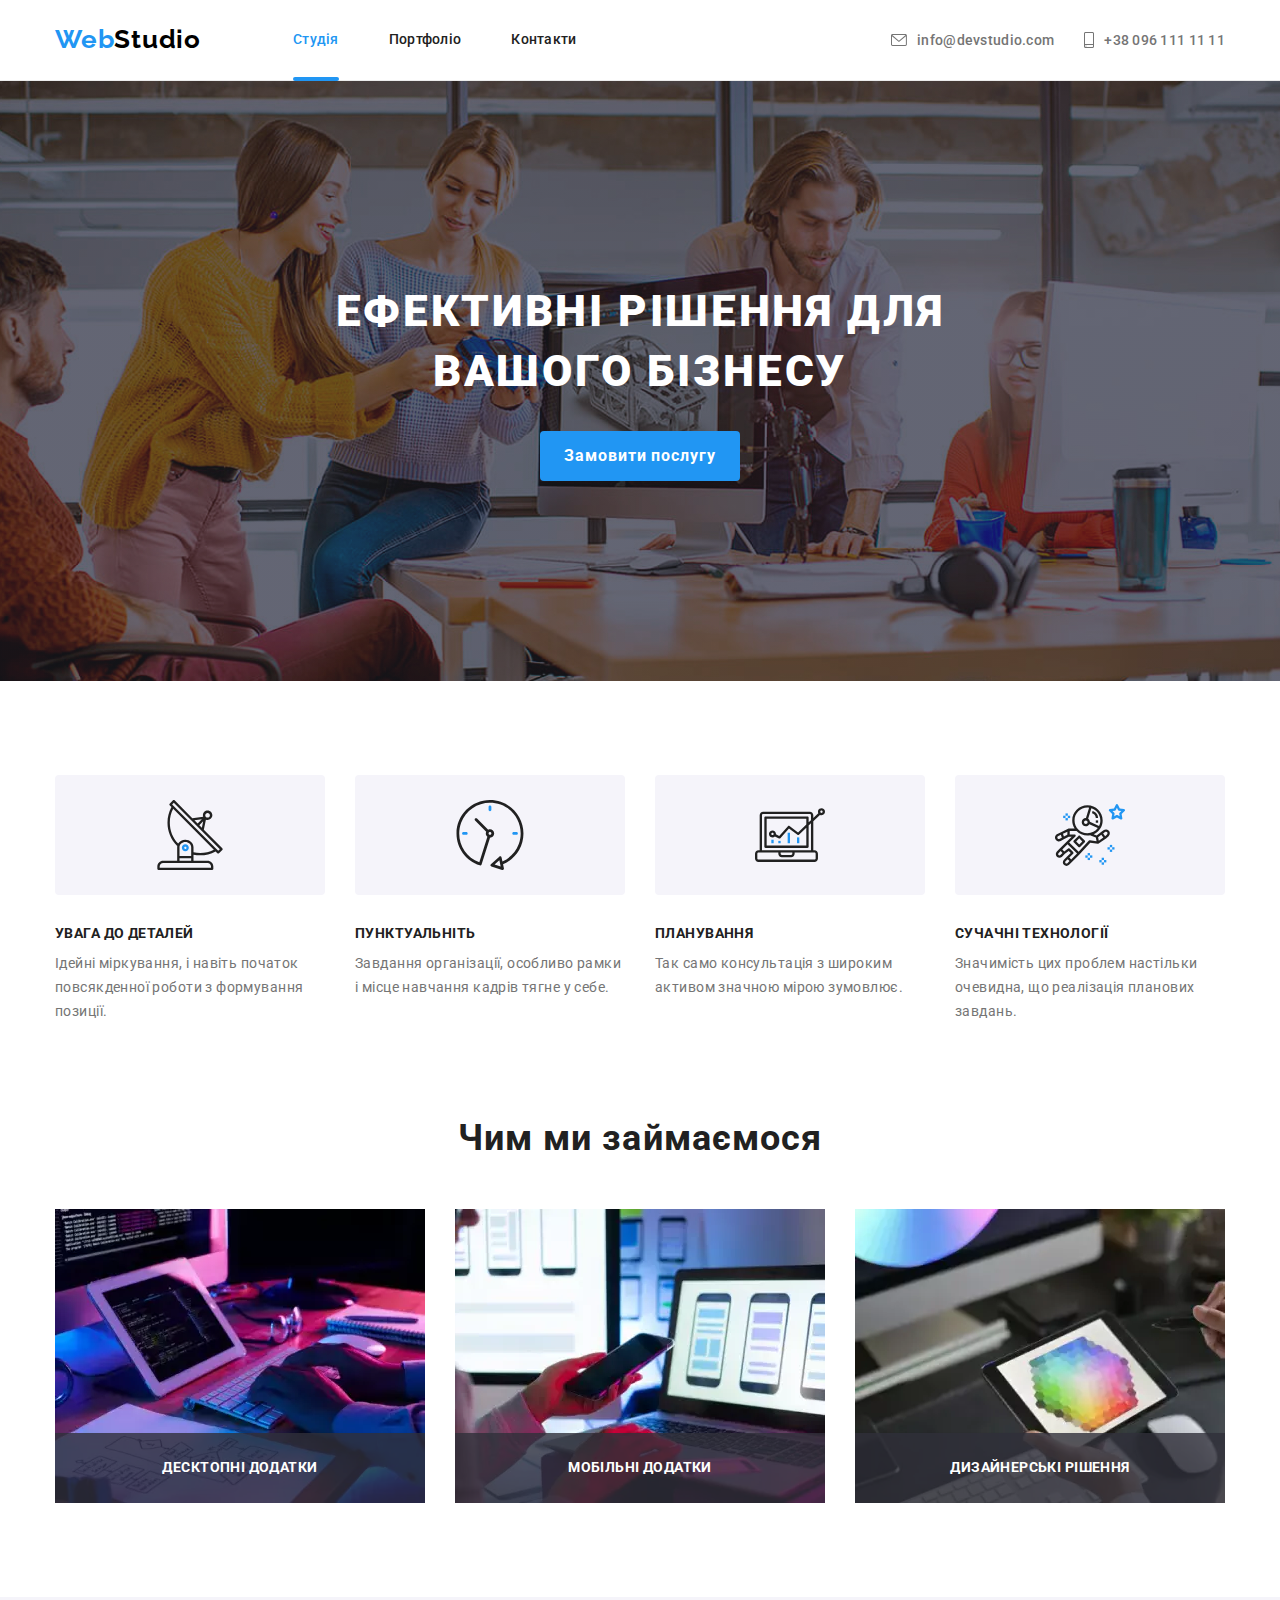
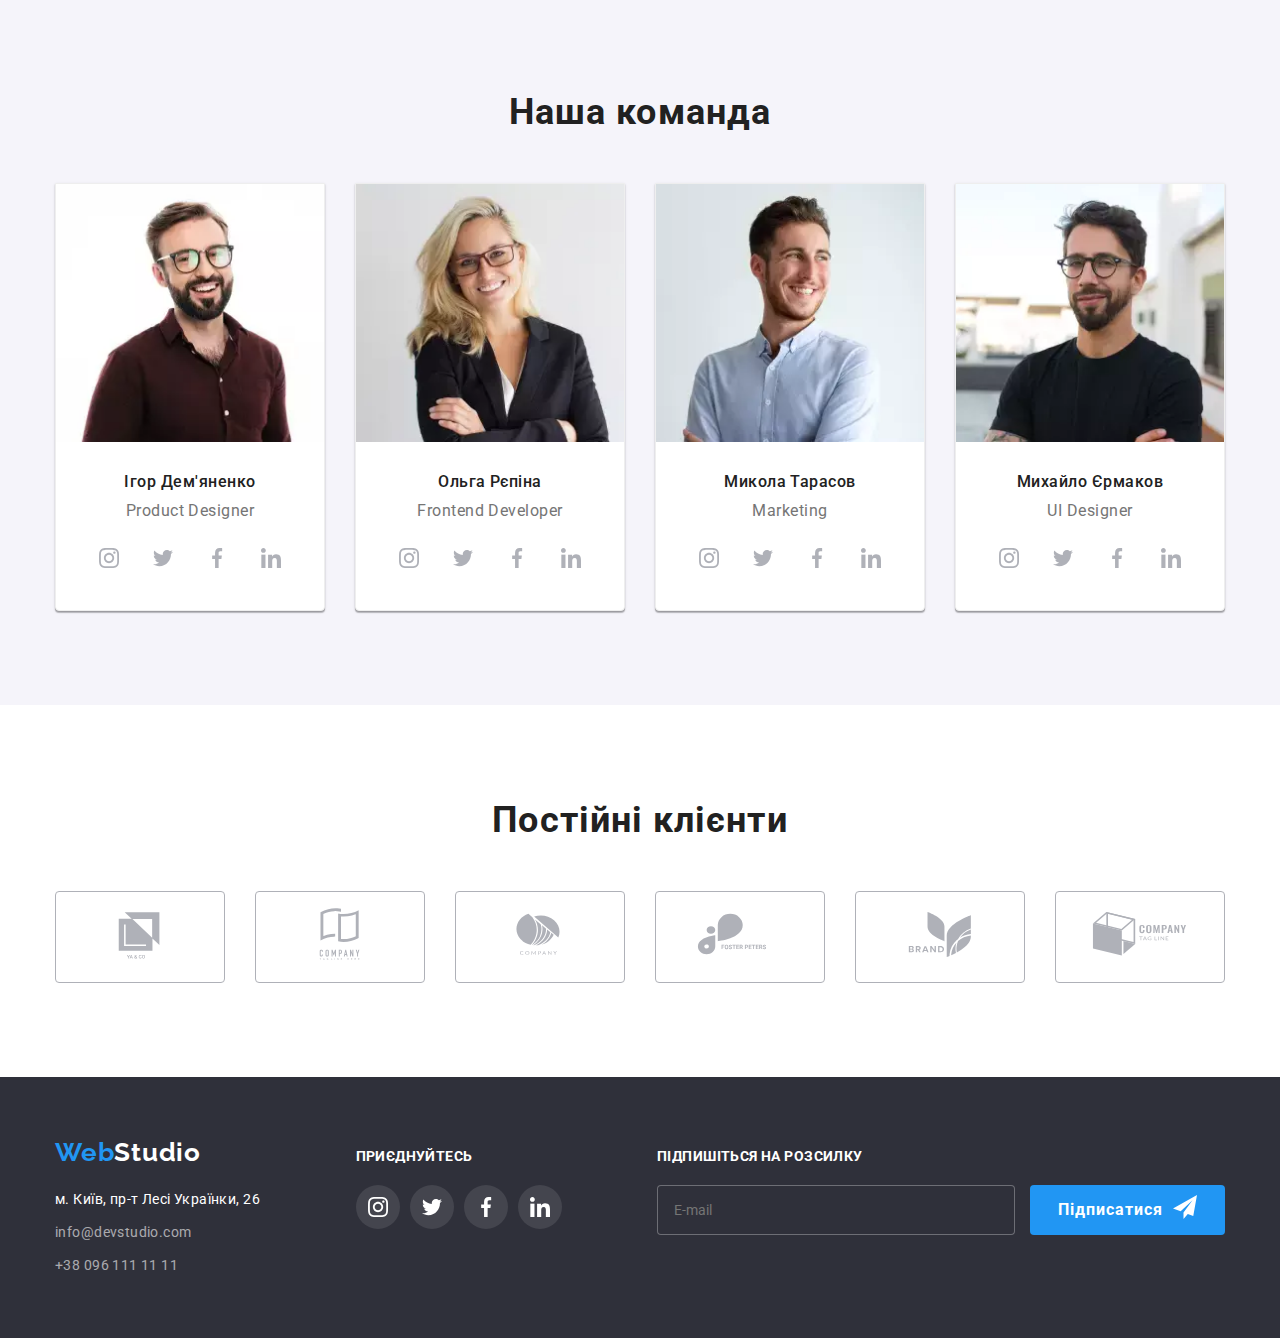
==== commit f3bf4090: "updated files" ====
--- a/index.html
+++ b/index.html
@@ -236,32 +236,76 @@
       </section>
 
       <!-- About -->
+
       <section class="section about-section">
         <div class="container">
           <h2 class="section-title">Чим ми займаємося</h2>
           <ul class="box list">
             <li class="box__item">
-              <img
-                src="./images/box1.jpg"
-                alt="Людина працює за комп'ютером"
-                width="370"
-                height="294" />
+              <picture>
+                <source
+                  srcset="
+                    ./images/about/about1@1x.webp 1x,
+                    ./images/about/about1@2x.webp 2x
+                  "
+                  media="(min-width: 1200px)"
+                  type="image/webp" />
+
+                <source
+                  srcset="
+                    ./images/about/about1@1x.jpg 1x,
+                    ./images/about/about1@2x.jpg 2x
+                  "
+                  media="(min-width: 1200px)" />
+
+                <img
+                  src="./images/about/about1@1x.jpg"
+                  alt="Людина працює за комп'ютером" />
+              </picture>
               <p class="box__overlay">Десктопні додатки</p>
             </li>
             <li class="box__item">
-              <img
-                src="./images/box2.jpg"
-                alt="Людина тримає у руці телефон"
-                width="370"
-                height="294" />
+              <picture>
+                <source
+                  srcset="
+                    ./images/about/about2@1x.webp 1x,
+                    ./images/about/about2@2x.webp 2x
+                  "
+                  media="(min-width: 1200px)"
+                  type="image/webp" />
+
+                <source
+                  srcset="
+                    ./images/about/about2@1x.jpg 1x,
+                    ./images/about/about2@2x.jpg 2x
+                  "
+                  media="(min-width: 1200px)" />
+                <img
+                  src="./images/about/about2@1x.jpg"
+                  alt="Людина тримає у руці телефон" />
+              </picture>
               <p class="box__overlay">Мобільні додатки</p>
             </li>
             <li class="box__item">
-              <img
-                src="./images/box3.jpg"
-                alt="Людина тримає у руці планшет"
-                width="370"
-                height="294" />
+              <picture>
+                <source
+                  srcset="
+                    ./images/about/about3@1x.webp 1x,
+                    ./images/about/about3@2x.webp 2x
+                  "
+                  media="(min-width: 1200px)"
+                  type="image/webp" />
+
+                <source
+                  srcset="
+                    ./images/about/about3@1x.jpg 1x,
+                    ./images/about/about3@2x.jpg 2x
+                  "
+                  media="(min-width: 1200px)" />
+                <img
+                  src="./images/about/about3@1x.jpg"
+                  alt="Людина тримає у руці планшет" />
+              </picture>
               <p class="box__overlay">Дизайнерські рішення</p>
             </li>
           </ul>
@@ -279,30 +323,30 @@
                 <picture class="team-member-img">
                   <source
                     srcset="
-                      ./images/team1-desktop.webp    1x,
-                      ./images/team1-desktop@2x.webp 2x
+                      ./images/desktop/team1@1x.webp 1x,
+                      ./images/desktop/team1@2x.webp 2x
                     "
                     media="(min-width: 1200px)"
                     type="image/webp" />
 
                   <source
                     srcset="
-                      ./images/team1-desktop.jpg    1x,
-                      ./images/team1-desktop@2x.jpg 2x
+                      ./images/desktop/team1@1x.jpg 1x,
+                      ./images/desktop/team1@2x.jpg 2x
                     "
                     media="(min-width: 1200px)" />
 
                   <source
                     srcset="
-                      ./images/team1-tablet.webp    1x,
-                      ./images/team1-tablet@2x.webp 2x
+                      ./images/tablet/team1@1x.webp 1x,
+                      ./images/tablet/team1@2x.webp 2x
                     "
                     media="(min-width: 768px)"
                     type="image/webp" />
                   <source
                     srcset="
-                      ./images/team1-tablet.jpg    1x,
-                      ./images/team1-tablet@2x.jpg 2x
+                      ./images/tablet/team1@1x.jpg 1x,
+                      ./images/tablet/team1@2x.jpg 2x
                     "
                     media="(min-width: 768px)" />
 
@@ -378,30 +422,30 @@
                 <picture>
                   <source
                     srcset="
-                      ./images/team2-desktop.webp    1x,
-                      ./images/team2-desktop@2x.webp 2x
+                      ./images/desktop/team2@1x.webp 1x,
+                      ./images/desktop/team2@2x.webp 2x
                     "
                     media="(min-width: 1200px)"
                     type="image/webp" />
 
                   <source
                     srcset="
-                      ./images/team2-desktop.jpg    1x,
-                      ./images/team2-desktop@2x.jpg 2x
+                      ./images/desktop/team2@1x.jpg 1x,
+                      ./images/desktop/team2@2x.jpg 2x
                     "
                     media="(min-width: 1200px)" />
 
                   <source
                     srcset="
-                      ./images/team2-tablet.webp    1x,
-                      ./images/team2-tablet@2x.webp 2x
+                      ./images/tablet/team2@1x.webp 1x,
+                      ./images/tablet/team2@2x.webp 2x
                     "
                     media="(min-width: 768px)"
                     type="image/webp" />
                   <source
                     srcset="
-                      ./images/team2-tablet.jpg    1x,
-                      ./images/team2-tablet@2x.jpg 2x
+                      ./images/tablet/team2@1x.jpg 1x,
+                      ./images/tablet/team2@2x.jpg 2x
                     "
                     media="(min-width: 768px)" />
 
@@ -477,48 +521,48 @@
                 <picture>
                   <source
                     srcset="
-                      ./images/team3-desktop.webp    1x,
-                      ./images/team3-desktop@2x.webp 2x
+                      ./images/desktop/team3@1x.webp 1x,
+                      ./images/desktop/team3@2x.webp 2x
                     "
                     media="(min-width: 1200px)"
                     type="image/webp" />
 
                   <source
                     srcset="
-                      ./images/team3-desktop.jpg    1x,
-                      ./images/team3-desktop@2x.jpg 2x
+                      ./images/desktop/team3@1x.jpg 1x,
+                      ./images/desktop/team3@2x.jpg 2x
                     "
                     media="(min-width: 1200px)" />
 
                   <source
                     srcset="
-                      ./images/team3-tablet.webp    1x,
-                      ./images/team3-tablet@2x.webp 2x
+                      ./images/tablet/team3@1x.webp 1x,
+                      ./images/tablet/team3@2x.webp 2x
                     "
                     media="(min-width: 768px)"
                     type="image/webp" />
                   <source
                     srcset="
-                      ./images/team3-tablet.jpg    1x,
-                      ./images/team3-tablet@2x.jpg 2x
+                      ./images/tablet/team3@1x.jpg 1x,
+                      ./images/tablet/team3@2x.jpg 2x
                     "
                     media="(min-width: 768px)" />
 
                   <source
                     srcset="
-                      ./images/team3-mobile.webp    1x,
-                      ./images/team3-mobile@2x.webp 2x
+                      ./images/mobile/team3@1x.webp 1x,
+                      ./images/mobile/team3@2x.webp 2x
                     "
                     media="(max-width: 767px)"
                     type="image/webp" />
                   <source
                     srcset="
-                      ./images/team3-mobile.jpg    1x,
-                      ./images/team3-mobile@2x.jpg 2x
+                      ./images/mobile/team3@1x.jpg 1x,
+                      ./images/mobile/team3@2x.jpg 2x
                     "
                     media="(max-width: 767px)" />
                   <img
-                    src="./images/team3-mobile.jpg"
+                    src="./images/mobile/team3@1x.jpg"
                     alt="чоловік у білій сорочці"
                     class="team-img" />
                 </picture>
@@ -576,48 +620,48 @@
                 <picture>
                   <source
                     srcset="
-                      ./images/team4-desktop.webp    1x,
-                      ./images/team4-desktop@2x.webp 2x
+                      ./images/desktop/team4@1x.webp 1x,
+                      ./images/desktop/team4@2x.webp 2x
                     "
                     media="(min-width: 1200px)"
                     type="image/webp" />
 
                   <source
                     srcset="
-                      ./images/team4-desktop.jpg    1x,
-                      ./images/team4-desktop@2x.jpg 2x
+                      ./images/desktop/team4@1x.jpg 1x,
+                      ./images/desktop/team4@2x.jpg 2x
                     "
                     media="(min-width: 1200px)" />
 
                   <source
                     srcset="
-                      ./images/team4-tablet.webp    1x,
-                      ./images/team4-tablet@2x.webp 2x
+                      ./images/tablet/team4@1x.webp 1x,
+                      ./images/tablet/team4@2x.webp 2x
                     "
                     media="(min-width: 768px)"
                     type="image/webp" />
                   <source
                     srcset="
-                      ./images/team4-tablet.jpg    1x,
-                      ./images/team4-tablet@2x.jpg 2x
+                      ./images/tablet/team4@1x.jpg 1x,
+                      ./images/tablet/team4@2x.jpg 2x
                     "
                     media="(min-width: 768px)" />
 
                   <source
                     srcset="
-                      ./images/team4-mobile.webp    1x,
-                      ./images/team4-mobile@2x.webp 2x
+                      ./images/mobile/team4@1x.webp 1x,
+                      ./images/mobile/team4@2x.webp 2x
                     "
                     media="(max-width: 767px)"
                     type="image/webp" />
                   <source
                     srcset="
-                      ./images/team4-mobile.jpg    1x,
-                      ./images/team4-mobile@2x.jpg 2x
+                      ./images/mobile/team4@1x.jpg 1x,
+                      ./images/mobile/team4@2x.jpg 2x
                     "
                     media="(max-width: 767px)" />
                   <img
-                    src="./images/team4-mobile.jpg"
+                    src="./images/mobile/team4@1x.jpg"
                     alt="чоловік у чорній футболці"
                     class="team-img" />
                 </picture>
--- a/css/main.min.css
+++ b/css/main.min.css
@@ -1 +1 @@
-:root{--accent-color: #2196f3;--primary-font: "Roboto", sans-serif;--secondary-font: "Raleway", sans-serif;--primary-text-color: #212121;--secondary-text-color: #757575;--main-color: #fff;--logo-color: #000;--background-active-btn: #188ce8;--footer-contacts-text: rgba(255, 255, 255, 0.6);--secondary-background-color: #2f303a;--team-section-bgc: #f5f4fa;--boder-color: #eeeeee;--card-gap: 30px;--hero-bcg-color: #c4c4c4;--social-icon-color-team: #afb1b8;--page-header-border: #ececec;--transition-dur-and-func: 250ms cubic-bezier(0.4, 0, 0.2, 1)}.footer-social-list__link,.clients-list__item,.social-list__link,.feature__card,.close-modal-btn{display:flex;align-items:center;justify-content:center}.visually-hidden{position:absolute;white-space:nowrap;width:1px;height:1px;overflow:hidden;border:0;padding:0;clip:rect(0 0 0 0);clip-path:inset(50%);margin:-1px}h1,h2,h3,h4,p{margin-top:0;margin-bottom:0}ul,ol{margin-top:0;margin-bottom:0;padding-left:0}address{font-style:normal}.link{text-decoration:none}.list{list-style:none}img{display:block;max-width:100%;height:auto}button{cursor:pointer}body{font-family:var(--primary-font);font-size:14px;line-height:1.19;letter-spacing:.03em;color:var(--primary-text-color);background-color:var(--main-color)}body.modal-open{overflow:hidden}.section{padding-top:60px;padding-bottom:60px}@media screen and (min-width: 1200px){.section{padding-top:94px;padding-bottom:94px}}.container{padding-left:15px;padding-right:15px;width:100%}@media screen and (min-width: 480px){.container{width:480px;margin-left:auto;margin-right:auto}}@media screen and (min-width: 768px){.container{width:768px}}@media screen and (min-width: 1200px){.container{width:1200px}}.mobile-menu{position:fixed;top:0;left:0;z-index:100;width:100%;height:100%;background-color:var(--main-color);opacity:0;visibility:hidden;pointer-events:none;transition:opacity var(--transition-dur-and-func),visibility var(--transition-dur-and-func);overflow:scroll}.mobile-menu__close-btn{position:absolute;top:10px;right:15px;background-color:rgba(0,0,0,0);border:0;padding:0;line-height:0;width:40px;height:40px}.mobile-menu__close-btn:hover .mobile-menu__close-icon,.mobile-menu__close-btn:focus .mobile-menu__close-icon{fill:var(--accent-color)}.mobile-menu__close-icon{width:24px;height:24px}.mobile-menu__container{display:flex;flex-direction:column;height:100vh;position:relative;padding-left:40px;padding-top:48px;padding-bottom:48px}.mobile-menu.is-open{opacity:1;visibility:visible;pointer-events:auto}.mobile-menu-set__link{font-size:40px;font-weight:500;line-height:1.175;letter-spacing:.02em;color:var(--primary-text-color);position:relative;transition:color var(--transition-dur-and-func)}.mobile-menu-set__link:hover,.mobile-menu-set__link:focus{color:var(--accent-color)}.mobile-menu-set .link.current{color:var(--accent-color)}.mobile-menu-set__item:not(:last-child){margin-bottom:32px}.mobile-contacts-tel{font-size:26px;font-weight:500;line-height:1.5384615385;letter-spacing:.02em;color:var(--accent-color)}@media screen and (min-width: 480px){.mobile-contacts-tel{font-size:34px}}.mobile-contacts__item:not(:last-child){margin-bottom:32px}.mobile-menu-contacts-section{margin-top:auto}.mobile-contacts-email{font-size:24px;font-weight:500;line-height:1.1666666667;letter-spacing:.02em;color:var(--secondary-text-color)}.mobile-social-list{display:flex;column-gap:20px}.mobile-social-list__link{font-size:8px;font-weight:500;line-height:2.75;letter-spacing:.02em;color:var(--accent-color)}@media screen and (min-width: 480px){.mobile-social-list__link{font-size:18px}}.mobile-social-list__item:not(:last-child){border-right:1px solid rgba(33,33,33,.2);padding-right:10px}.mobile-social-list-section{margin-top:64px}.modal-open-btn{font-size:16px;font-weight:700;line-height:1.875;letter-spacing:.06em;color:var(--main-color);background:var(--accent-color);border:none;border-radius:4px;padding:10px;width:200px;height:50px;transition:background-color var(--transition-dur-and-func),box-shadow var(--transition-dur-and-func)}.modal-open-btn:hover,.modal-open-btn:focus{background-color:var(--background-active-btn);box-shadow:0px 4px 4px rgba(0,0,0,.15)}.logo__first-part-logo,.logo__second-part-logo,.footer-section__logo{font-size:24px;font-weight:700;line-height:1.1666666667;letter-spacing:.03em;font-family:var(--secondary-font);color:var(--accent-color)}@media screen and (min-width: 1200px){.logo__first-part-logo,.logo__second-part-logo,.footer-section__logo{font-size:26px;font-weight:700;line-height:1.1923076923;letter-spacing:.03em}}.logo__second-part-logo{color:var(--logo-color)}.footer-section__logo{color:var(--main-color)}@media screen and (min-width: 768px){.page-navigation__logo{padding-top:26px;padding-bottom:26px;margin-right:87px}}@media screen and (min-width: 1200px){.page-navigation__logo{padding-top:24px;padding-bottom:25px;margin-right:92px}}.page-navigation .logo{padding:10px 0}.logo{display:block}.address-box{text-align:center}@media screen and (min-width: 1200px){.address-box{text-align:start}}.backdrop{position:fixed;top:0;left:0;width:100%;height:100%;background-color:rgba(0,0,0,.2);z-index:100;transition:opacity 500ms ease,visibility 500ms ease;overflow-y:scroll}.backdrop.is-hidden{visibility:hidden;opacity:0;pointer-events:none}.modal{position:absolute;top:20px;left:50%;transform:translateX(-50%);max-width:450px;min-height:609px;background-color:var(--main-color);padding:40px}@media screen and (min-width: 1200px){.modal{max-width:528px;min-height:581px;width:100%}}.close-modal-btn{position:absolute;top:8px;right:8px;width:30px;height:30px;border-radius:50%;background-color:rgba(0,0,0,0);border:1px solid rgba(0,0,0,.1);padding:0}.close-modal-btn:hover .close-modal-btn__icon,.close-modal-btn:focus .close-modal-btn__icon{fill:var(--accent-color)}.modal-form-title{font-size:20px;font-weight:700;line-height:1.5;letter-spacing:.03em;text-align:center;margin-bottom:12px}@media screen and (min-width: 1200px){.modal-form-title{font-size:20px;font-weight:700;line-height:1.15;letter-spacing:.03em}}.modal-form{display:flex;flex-direction:column}.modal-form__label{margin-bottom:10px}.modal-form__text{display:block;font-size:12px;font-weight:400;line-height:1.1666666667;letter-spacing:.01em;color:var(--secondary-text-color);margin-bottom:4px}.modal-form__wrapper{position:relative;display:block}.modal-form__input{width:100%;height:40px;border-radius:4px;border:1px solid rgba(33,33,33,.2);padding-left:42px;transition:border-color var(--transition-dur-and-func)}.modal-form__input:focus{outline:none;border-color:var(--accent-color)}.modal-form__input:focus+.modal-form__icon{fill:var(--accent-color)}.modal-form__icon{position:absolute;top:50%;left:12px;transform:translateY(-50%);display:block;background-color:var(--main-color);transition:fill var(--transition-dur-and-func)}.modal-form__message{width:100%;height:120px;border-radius:4px;border:1px solid rgba(33,33,33,.2);padding:12px;resize:none;transition:border-color var(--transition-dur-and-func)}.modal-form__message::placeholder{font-size:12px;line-height:1.17;letter-spacing:.01em;color:rgba(117,117,117,.5)}.modal-form__message:focus{outline:none;border-color:var(--accent-color)}.modal-form__textarea{margin-bottom:20px}.modal-form__check-field{display:flex;align-items:center;justify-content:center;margin-bottom:30px}.modal-form__check{position:absolute;appearance:none}.modal-form__check:checked+.modal-form__own-checkbox{background-color:var(--accent-color)}.modal-form__check:checked+.modal-form__own-checkbox:focus+.modal-form__own-checkbox{box-shadow:0px 4px 4px rgba(0,0,0,.25)}.modal-form__check:checked+.modal-form__own-checkbox .modal-form__own-checkbox-icon{display:block}.modal-form__own-checkbox{border:1px solid var(--logo-color);border-radius:2px;cursor:pointer;margin-right:10px}.modal-form__own-checkbox-icon{display:none}.modal-form-submit-btn{width:200px;height:50px;align-self:center;font-size:16px;font-weight:700;line-height:1.875;letter-spacing:.06em;color:var(--main-color);background:var(--accent-color);border:none;border-radius:4px;padding:10px 52px;transition:background-color var(--transition-dur-and-func),box-shadow var(--transition-dur-and-func)}.modal-form-submit-btn:hover,.modal-form-submit-btn:focus{background-color:var(--background-active-btn);box-shadow:0px 4px 4px rgba(0,0,0,.15)}.modal-form__policy,.modal-form__policy-link{font-size:6px;font-weight:400;line-height:2.3333333333;letter-spacing:.03em;color:var(--secondary-text-color)}@media screen and (min-width: 480px){.modal-form__policy,.modal-form__policy-link{font-size:12px}}.modal-form__policy-link{color:var(--accent-color)}.section-title{font-size:28px;font-weight:700;line-height:1.1785714286;letter-spacing:.03em;margin-bottom:30px;text-align:center;color:var(--primary-text-color)}@media screen and (min-width: 1200px){.section-title{font-size:36px;font-weight:700;line-height:1.1666666667;letter-spacing:.03em;margin-bottom:50px}}.menu{display:none}@media screen and (min-width: 768px){.page-navigation{display:flex;align-items:center}.menu{display:flex;column-gap:50px}}.contact{display:none}@media screen and (min-width: 768px){.contact{display:block}}@media screen and (min-width: 1200px){.contact{display:flex;margin-left:auto;column-gap:30px}}.open-mobile-menu-btn{line-height:0;border:none;background-color:rgba(0,0,0,0);padding:0;width:40px;height:40px;fill:var(--logo-color);transition:var(--transition-dur-and-func)}.open-mobile-menu-btn:hover,.open-mobile-menu-btn:focus{fill:var(--accent-color)}@media screen and (min-width: 768px){.open-mobile-menu-btn{display:none}}.open-mobile-menu-btn__icon{width:24px;height:16px}.page-header__container{display:flex;align-items:center;justify-content:space-between}.page-header{border-bottom:1px solid #ececec}.contact-mail,.contact-tel{display:flex;color:var(--secondary-text-color)}.contact-mail:hover,.contact-mail:focus,.contact-tel:hover,.contact-tel:focus{color:var(--accent-color)}@media screen and (min-width: 768px){.contact-mail,.contact-tel{font-size:12px;font-weight:500;line-height:1.1666666667;letter-spacing:.02em}}@media screen and (min-width: 1200px){.contact-mail,.contact-tel{display:flex;align-items:center;font-size:14px;font-weight:500;line-height:1.1428571429;letter-spacing:.02em;padding-top:32px;padding-bottom:32px;fill:currentColor;transition:color var(--transition-dur-and-func)}}.contact-mail__icon{margin-right:10px;fill:var(--secondary-text-color);transition:fill var(--transition-dur-and-func)}.contact-mail:hover .contact-mail__icon,.contact-mail:focus .contact-mail__icon{fill:var(--accent-color)}.contact-tel__icon{margin-right:10px;fill:var(--secondary-text-color);transition:fill var(--transition-dur-and-func)}.contact-tel:hover .contact-tel__icon,.contact-tel:focus .contact-tel__icon{fill:var(--accent-color)}.menu .link.current{color:var(--accent-color)}.menu__link{display:block;font-weight:500;line-height:1.14;letter-spacing:.02em;color:var(--primary-text-color);padding-top:32px;padding-bottom:32px;transition:color var(--transition-dur-and-func);position:relative}.menu__link:hover,.menu__link:focus{color:var(--accent-color)}.page-navigation .current::after{content:"";position:absolute;bottom:-1px;left:0;width:100%;height:4px;border-radius:2px;background-color:var(--accent-color)}@media screen and (min-width: 768px)and (max-width: 1199px){.contact__item:not(:last-child){margin-bottom:10px}}.hero-section{padding-bottom:118px;padding-top:118px;text-align:center;background-color:var(--secondary-background-color)}@media screen and (min-width: 1200px){.hero-section{padding-bottom:200px;padding-top:200px}}.hero-overlay{max-width:480px;min-height:400px;margin-left:auto;margin-right:auto;background-color:var(--hero-bcg-color);background-image:linear-gradient(rgba(47, 48, 58, 0.4), rgba(47, 48, 58, 0.4)),url("../images/heromobile.jpg");background-size:cover;background-position:center}@media screen and (min-device-pixel-ratio: 2)and (max-width: 767px),screen and (min-resolution: 192dpi)and (max-width: 767px),screen and (min-resolution: 2dppx)and (max-width: 767px){.hero-overlay{background-image:linear-gradient(rgba(47, 48, 58, 0.4), rgba(47, 48, 58, 0.4)),url("../images/heromobile@2x.jpg")}}@media screen and (min-width: 768px){.hero-overlay{max-width:768px;min-height:400px;background-image:linear-gradient(rgba(47, 48, 58, 0.4), rgba(47, 48, 58, 0.4)),url("../images/herotablet.jpg")}}@media screen and (min-device-pixel-ratio: 2)and (min-width: 768px),screen and (min-resolution: 192dpi)and (min-width: 768px),screen and (min-resolution: 2dppx)and (min-width: 768px){.hero-overlay{background-image:linear-gradient(rgba(47, 48, 58, 0.4), rgba(47, 48, 58, 0.4)),url("../images/herotablet@2x.jpg")}}@media screen and (min-width: 1200px){.hero-overlay{max-width:1600px;min-height:600px;background-image:linear-gradient(rgba(47, 48, 58, 0.4), rgba(47, 48, 58, 0.4)),url("../images/herodesktop.jpg")}}@media screen and (min-device-pixel-ratio: 2)and (min-width: 1200px),screen and (min-resolution: 192dpi)and (min-width: 1200px),screen and (min-resolution: 2dppx)and (min-width: 1200px){.hero-overlay{background-image:linear-gradient(rgba(47, 48, 58, 0.4), rgba(47, 48, 58, 0.4)),url("../images/herodesktop@2x.jpg")}}.hero-section__title{font-size:26px;font-weight:900;line-height:1.6153846154;letter-spacing:.06em;text-align:center;text-transform:uppercase;color:var(--main-color);max-width:360px;margin-left:auto;margin-right:auto;margin-bottom:30px}@media screen and (min-width: 1200px){.hero-section__title{font-size:44px;font-weight:900;line-height:1.3636363636;letter-spacing:.06em;max-width:696px}}.advantages-section{padding-bottom:0}@media screen and (min-width: 768px){.feature{display:flex;flex-wrap:wrap;gap:30px}}@media screen and (min-width: 768px){.feature__item{flex-basis:calc((100% - 30px)/2)}}@media screen and (min-width: 1200px){.feature__item{flex-basis:calc((100% - 90px)/4)}}.feature__title{font-size:14px;font-weight:700;line-height:1.1428571429;letter-spacing:.03em;text-transform:uppercase;text-align:center;margin-bottom:10px}.feature__descr{font-size:14px;font-weight:400;line-height:1.7142857143;letter-spacing:.03em;color:var(--secondary-text-color)}.feature__card{height:120px;background-color:var(--team-section-bgc);margin-bottom:30px;border-radius:4px;transition:box-shadow var(--transition-dur-and-func)}.feature__card:hover,.feature__card:focus{box-shadow:0px 4px 4px rgba(0,0,0,.25)}.about-section{display:none}@media screen and (min-width: 1200px){.about-section{padding-top:94px;display:block}.box{display:flex;gap:30px}.box__item{flex-basis:calc((100% - 60px)/3);position:relative;overflow:hidden;z-index:100}.box__overlay{display:flex;align-items:center;justify-content:center;position:absolute;font-family:var(--primary-font);font-weight:700;line-height:1.14;color:var(--main-color);text-transform:uppercase;background-color:rgba(47,48,58,.8);box-shadow:0px 4px 4px rgba(0,0,0,.25);width:370px;height:70px;bottom:0;right:0}}.team-section{background-color:var(--team-section-bgc)}.team-member-img{width:100%}.team-list{display:flex;flex-wrap:wrap;gap:30px}.team-list__item{border:1px solid var(--boder-color);box-shadow:0px 1px 3px rgba(0,0,0,.12),0px 1px 1px rgba(0,0,0,.14),0px 2px 1px rgba(0,0,0,.2);border-radius:0px 0px 4px 4px;background-color:var(--main-color)}@media screen and (min-width: 768px){.team-list__item{flex-basis:calc((100% - 30px)/2)}}@media screen and (min-width: 1200px){.team-list__item{flex-basis:calc((100% - 90px)/4)}}.team-member__name{font-size:16px;font-weight:500;line-height:1.1875;letter-spacing:.03em;margin-bottom:10px;text-align:center}.team-member__position{font-size:16px;font-weight:400;line-height:1.1875;letter-spacing:.03em;color:var(--secondary-text-color);text-align:center;margin-bottom:16px}.team-member__meta{padding-top:30px;padding-bottom:30px}.team-member{background-color:var(--main-color)}.social-list__icon{width:20px;height:20px;fill:var(--social-icon-color-team);transition:fill var(--transition-dur-and-func)}.social-list__link:hover .social-list__icon,.social-list__link:focus .social-list__icon{fill:var(--main-color)}.social-list{display:flex;justify-content:center;column-gap:10px}.social-list__link{width:44px;height:44px;border-radius:50%;background-color:var(--main-color);transition:background-color var(--transition-dur-and-func)}.social-list__link:hover,.social-list__link:focus{background-color:var(--accent-color)}.clients-list{display:flex;flex-wrap:wrap;gap:30px;align-items:center;justify-content:center}.clients-list__item{width:210px;height:92px;border-radius:4px;border:1px solid var(--social-icon-color-team);transition:border var(--transition-dur-and-func),fill var(--transition-dur-and-func)}.clients-list__item:hover,.clients-list__item:focus{border:1px solid var(--accent-color);fill:var(--accent-color)}@media screen and (min-width: 768px){.clients-list__item{width:226px;height:92px}}@media screen and (min-width: 1200px){.clients-list__item{width:170px;height:92px}}.clients-list__link{fill:var(--social-icon-color-team);transition:fill var(--transition-dur-and-func)}.clients-list__link:hover,.clients-list__link:focus{fill:var(--accent-color)}.clients-list__icon{transition:fill var(--transition-dur-and-func)}.clients-list__link:hover .clients-list__icon,.clients-list__link:focus .clients-list__icon{fill:var(--accent-color)}.footer-list__address,.footer-list__email,.footer-list__tel{line-height:1.71;color:var(--main-color);transition:color var(--transition-dur-and-func)}.footer-list__address:hover,.footer-list__address:focus,.footer-list__email:hover,.footer-list__email:focus,.footer-list__tel:hover,.footer-list__tel:focus{color:var(--accent-color)}.footer-list__email,.footer-list__tel{color:var(--footer-contacts-text)}.footer-section{background-color:var(--secondary-background-color);padding-top:60px;padding-bottom:60px}.address-section{margin-top:20px}.address-container{display:flex;flex-direction:column;gap:60px;align-items:center}@media screen and (min-width: 768px){.address-container{flex-wrap:wrap;flex-direction:row;justify-content:space-around;align-items:baseline}}@media screen and (min-width: 1200px){.address-container{justify-content:space-between}}.footer-list__item:not(:last-child){margin-bottom:9px}.footer-social-links__title{font-weight:700;font-size:14px;line-height:1.14;text-transform:uppercase;color:var(--main-color);margin-bottom:20px}.footer-social-list__icon{width:20px;height:20px;fill:var(--main-color);transition:fill var(--transition-dur-and-func)}.footer-social-list__link:hover .footer-social-list__icon,.footer-social-list__link:focus .footer-social-list__icon{fill:var(--main-color)}.footer-social-list{display:flex;justify-content:center;column-gap:10px;margin-top:20px}.footer-social-list__link{width:44px;height:44px;border-radius:50%;background-color:rgba(255,255,255,.1);transition:background-color var(--transition-dur-and-func)}.footer-social-list__link:hover,.footer-social-list__link:focus{background-color:var(--accent-color)}.footer-social-links{text-align:center}@media screen and (min-width: 1200px){.footer-social-links{text-align:start}}.subscribe-form__title{line-height:1.14;letter-spacing:.03em;text-transform:uppercase;color:var(--main-color)}.subscribe-section{display:flex;flex-direction:column;width:100%;align-items:center}@media screen and (min-width: 1200px){.subscribe-section{align-items:flex-start}}.subscribe-form__field{display:flex;flex-direction:column;margin-top:20px;gap:20px;align-items:center;width:100%}@media screen and (min-width: 1200px){.subscribe-form__field{flex-direction:row;gap:10px}}.subscribe-form__input{width:100%;height:50px;border-radius:4px;border:1px solid rgba(255,255,255,.3);padding-top:15px;padding-bottom:15px;padding-left:16px;background-color:var(--secondary-background-color);color:var(--main-color)}.subscribe-form__input:focus{outline:none}@media screen and (min-width: 768px){.subscribe-form__input{width:450px;display:block;margin:0 auto}}@media screen and (min-width: 1200px){.subscribe-form__input{width:358px;display:block;margin:0}}.subscribe-form{width:100%}@media screen and (min-width: 1200px){.subscribe-form{width:auto}}.subscribe-form__label{width:100%}.subscribe-btn{display:flex;column-gap:10px;justify-content:center;width:200px;height:50px;font-weight:700;font-size:16px;line-height:1.88;letter-spacing:.06em;color:var(--main-color);background:var(--accent-color);border:none;border-radius:4px;padding:10px 28px;transition:background-color var(--transition-dur-and-func),box-shadow var(--transition-dur-and-func)}.subscribe-btn:hover,.subscribe-btn:focus{background-color:var(--background-active-btn);box-shadow:0px 4px 4px rgba(0,0,0,.15)}.filter-open-btn{font-weight:500;font-size:16px;line-height:1.63;letter-spacing:.03em;color:var(--primary-text-color);background-color:var(--team-section-bgc);display:flex;border-radius:4px;border:none;padding:6px 22px;transition:color var(--transition-dur-and-func),background-color var(--transition-dur-and-func),box-shadow var(--transition-dur-and-func)}.filter-open-btn:hover,.filter-open-btn:focus{color:var(--main-color);background-color:var(--accent-color);box-shadow:0px 3px 1px rgba(0,0,0,.1),0px 1px 2px rgba(0,0,0,.08),0px 2px 2px rgba(0,0,0,.12)}.project-title{font-weight:700;font-size:18px;line-height:2;letter-spacing:.06em;color:var(--primary-text-color);margin-bottom:4px;margin-right:auto}.project-descr{line-height:1.88;margin-right:auto}.filter-items{display:flex;justify-content:center;gap:8px;margin-bottom:50px}.project-list{display:flex;flex-wrap:wrap;gap:30px}.project-descr{font-size:16px;letter-spacing:.03em;color:var(--secondary-text-color)}.project-item-descr{padding:20px 24px;border:1px solid var(--boder-color);border-top:none}.project-item-link{display:block;transition:box-shadow var(--transition-dur-and-func)}.project-item-link:hover,.project-item-link:focus{box-shadow:0px 1px 1px rgba(0,0,0,.12),0px 4px 4px rgba(0,0,0,.06),1px 4px 6px rgba(0,0,0,.16)}.project-item-overlay{position:absolute;top:0;left:0;font-family:var(--primary-font);font-size:18px;line-height:1.56;letter-spacing:.03em;color:var(--main-color);padding:63px 24px;width:100%;height:100%;transform:translateY(100%);transition:transform var(--transition-dur-and-func)}.project-card{position:relative;overflow:hidden}.project-item-link:hover .project-item-overlay,.project-item-link:focus .project-item-overlay{background:rgba(33,150,243,.9);transform:translateY(0%)}.backdrop{position:fixed;top:0;left:0;width:100%;height:100%;background-color:rgba(0,0,0,.2);z-index:100;transition:opacity 500ms ease,visibility 500ms ease}.backdrop.is-hidden{visibility:hidden;opacity:0;pointer-events:none}/*# sourceMappingURL=main.min.css.map */+:root{--accent-color: #2196f3;--primary-font: "Roboto", sans-serif;--secondary-font: "Raleway", sans-serif;--primary-text-color: #212121;--secondary-text-color: #757575;--main-color: #fff;--logo-color: #000;--background-active-btn: #188ce8;--footer-contacts-text: rgba(255, 255, 255, 0.6);--secondary-background-color: #2f303a;--team-section-bgc: #f5f4fa;--boder-color: #eeeeee;--card-gap: 30px;--hero-bcg-color: #c4c4c4;--social-icon-color-team: #afb1b8;--page-header-border: #ececec;--transition-dur-and-func: 250ms cubic-bezier(0.4, 0, 0.2, 1)}.footer-social-list__link,.clients-list__item,.social-list__link,.feature__card,.close-modal-btn{display:flex;align-items:center;justify-content:center}.visually-hidden{position:absolute;white-space:nowrap;width:1px;height:1px;overflow:hidden;border:0;padding:0;clip:rect(0 0 0 0);clip-path:inset(50%);margin:-1px}h1,h2,h3,h4,p{margin-top:0;margin-bottom:0}ul,ol{margin-top:0;margin-bottom:0;padding-left:0}address{font-style:normal}.link{text-decoration:none}.list{list-style:none}img{display:block;max-width:100%;height:auto}button{cursor:pointer}body{font-family:var(--primary-font);font-size:14px;line-height:1.19;letter-spacing:.03em;color:var(--primary-text-color);background-color:var(--main-color)}body.modal-open{overflow:hidden}.section{padding-top:60px;padding-bottom:60px}@media screen and (min-width: 1200px){.section{padding-top:94px;padding-bottom:94px}}.container{padding-left:15px;padding-right:15px;width:100%}@media screen and (min-width: 480px){.container{width:480px;margin-left:auto;margin-right:auto}}@media screen and (min-width: 768px){.container{width:768px}}@media screen and (min-width: 1200px){.container{width:1200px}}.mobile-menu{position:fixed;top:0;left:0;z-index:100;width:100%;height:100%;background-color:var(--main-color);opacity:0;visibility:hidden;pointer-events:none;transition:opacity var(--transition-dur-and-func),visibility var(--transition-dur-and-func);overflow:scroll}.mobile-menu__close-btn{position:absolute;top:10px;right:15px;background-color:rgba(0,0,0,0);border:0;padding:0;line-height:0;width:40px;height:40px}.mobile-menu__close-btn:hover .mobile-menu__close-icon,.mobile-menu__close-btn:focus .mobile-menu__close-icon{fill:var(--accent-color)}.mobile-menu__close-icon{width:24px;height:24px}.mobile-menu__container{display:flex;flex-direction:column;height:100vh;position:relative;padding-left:40px;padding-top:48px;padding-bottom:48px}.mobile-menu.is-open{opacity:1;visibility:visible;pointer-events:auto}.mobile-menu-set__link{font-size:40px;font-weight:500;line-height:1.175;letter-spacing:.02em;color:var(--primary-text-color);position:relative;transition:color var(--transition-dur-and-func)}.mobile-menu-set__link:hover,.mobile-menu-set__link:focus{color:var(--accent-color)}.mobile-menu-set .link.current{color:var(--accent-color)}.mobile-menu-set__item:not(:last-child){margin-bottom:32px}.mobile-contacts-tel{font-size:26px;font-weight:500;line-height:1.5384615385;letter-spacing:.02em;color:var(--accent-color)}@media screen and (min-width: 480px){.mobile-contacts-tel{font-size:34px}}.mobile-contacts__item:not(:last-child){margin-bottom:32px}.mobile-menu-contacts-section{margin-top:auto}.mobile-contacts-email{font-size:24px;font-weight:500;line-height:1.1666666667;letter-spacing:.02em;color:var(--secondary-text-color)}.mobile-social-list{display:flex;column-gap:20px}.mobile-social-list__link{font-size:8px;font-weight:500;line-height:2.75;letter-spacing:.02em;color:var(--accent-color)}@media screen and (min-width: 480px){.mobile-social-list__link{font-size:18px}}.mobile-social-list__item:not(:last-child){border-right:1px solid rgba(33,33,33,.2);padding-right:10px}.mobile-social-list-section{margin-top:64px}.modal-open-btn{font-size:16px;font-weight:700;line-height:1.875;letter-spacing:.06em;color:var(--main-color);background:var(--accent-color);border:none;border-radius:4px;padding:10px;width:200px;height:50px;transition:background-color var(--transition-dur-and-func),box-shadow var(--transition-dur-and-func)}.modal-open-btn:hover,.modal-open-btn:focus{background-color:var(--background-active-btn);box-shadow:0px 4px 4px rgba(0,0,0,.15)}.logo__first-part-logo,.logo__second-part-logo,.footer-section__logo{font-size:24px;font-weight:700;line-height:1.1666666667;letter-spacing:.03em;font-family:var(--secondary-font);color:var(--accent-color)}@media screen and (min-width: 1200px){.logo__first-part-logo,.logo__second-part-logo,.footer-section__logo{font-size:26px;font-weight:700;line-height:1.1923076923;letter-spacing:.03em}}.logo__second-part-logo{color:var(--logo-color)}.footer-section__logo{color:var(--main-color)}@media screen and (min-width: 768px){.page-navigation__logo{padding-top:26px;padding-bottom:26px;margin-right:87px}}@media screen and (min-width: 1200px){.page-navigation__logo{padding-top:24px;padding-bottom:25px;margin-right:92px}}.page-navigation .logo{padding:10px 0}.logo{display:block}.address-box{text-align:center}@media screen and (min-width: 1200px){.address-box{text-align:start}}.backdrop{position:fixed;top:0;left:0;width:100%;height:100%;background-color:rgba(0,0,0,.2);z-index:100;transition:opacity 500ms ease,visibility 500ms ease;overflow-y:scroll}.backdrop.is-hidden{visibility:hidden;opacity:0;pointer-events:none}.modal{position:absolute;top:20px;left:50%;transform:translateX(-50%);max-width:450px;min-height:609px;background-color:var(--main-color);padding:40px}@media screen and (min-width: 480px){.modal{max-width:auto;width:450px}}@media screen and (min-width: 1200px){.modal{top:50%;transform:translate(-50%, -50%);width:528px;min-height:581px}}.close-modal-btn{position:absolute;top:8px;right:8px;width:30px;height:30px;border-radius:50%;background-color:rgba(0,0,0,0);border:1px solid rgba(0,0,0,.1);padding:0}.close-modal-btn:hover .close-modal-btn__icon,.close-modal-btn:focus .close-modal-btn__icon{fill:var(--accent-color)}.modal-form-title{font-size:20px;font-weight:700;line-height:1.5;letter-spacing:.03em;text-align:center;margin-bottom:12px}@media screen and (min-width: 1200px){.modal-form-title{font-size:20px;font-weight:700;line-height:1.15;letter-spacing:.03em}}.modal-form{display:flex;flex-direction:column}.modal-form__label{margin-bottom:10px}.modal-form__text{display:block;font-size:12px;font-weight:400;line-height:1.1666666667;letter-spacing:.01em;color:var(--secondary-text-color);margin-bottom:4px}.modal-form__wrapper{position:relative;display:block}.modal-form__input{width:100%;height:40px;border-radius:4px;border:1px solid rgba(33,33,33,.2);padding-left:42px;transition:border-color var(--transition-dur-and-func)}.modal-form__input:focus{outline:none;border-color:var(--accent-color)}.modal-form__input:focus+.modal-form__icon{fill:var(--accent-color)}.modal-form__icon{position:absolute;top:50%;left:12px;transform:translateY(-50%);display:block;background-color:var(--main-color);transition:fill var(--transition-dur-and-func)}.modal-form__message{width:100%;height:120px;border-radius:4px;border:1px solid rgba(33,33,33,.2);padding:12px;resize:none;transition:border-color var(--transition-dur-and-func)}.modal-form__message::placeholder{font-size:12px;line-height:1.17;letter-spacing:.01em;color:rgba(117,117,117,.5)}.modal-form__message:focus{outline:none;border-color:var(--accent-color)}.modal-form__textarea{margin-bottom:20px}.modal-form__check-field{display:flex;align-items:center;justify-content:center;margin-bottom:30px}.modal-form__check{position:absolute;appearance:none}.modal-form__check:checked+.modal-form__own-checkbox{background-color:var(--accent-color)}.modal-form__check:checked+.modal-form__own-checkbox:focus+.modal-form__own-checkbox{box-shadow:0px 4px 4px rgba(0,0,0,.25)}.modal-form__check:checked+.modal-form__own-checkbox .modal-form__own-checkbox-icon{display:block}.modal-form__own-checkbox{border:1px solid var(--logo-color);border-radius:2px;cursor:pointer;margin-right:10px}.modal-form__own-checkbox-icon{display:none}.modal-form-submit-btn{width:200px;height:50px;align-self:center;font-size:16px;font-weight:700;line-height:1.875;letter-spacing:.06em;color:var(--main-color);background:var(--accent-color);border:none;border-radius:4px;padding:10px 52px;transition:background-color var(--transition-dur-and-func),box-shadow var(--transition-dur-and-func)}.modal-form-submit-btn:hover,.modal-form-submit-btn:focus{background-color:var(--background-active-btn);box-shadow:0px 4px 4px rgba(0,0,0,.15)}.modal-form__policy,.modal-form__policy-link{font-size:6px;font-weight:400;line-height:2.3333333333;letter-spacing:.03em;color:var(--secondary-text-color)}@media screen and (min-width: 480px){.modal-form__policy,.modal-form__policy-link{font-size:12px}}.modal-form__policy-link{color:var(--accent-color)}.section-title{font-size:28px;font-weight:700;line-height:1.1785714286;letter-spacing:.03em;margin-bottom:30px;text-align:center;color:var(--primary-text-color)}@media screen and (min-width: 1200px){.section-title{font-size:36px;font-weight:700;line-height:1.1666666667;letter-spacing:.03em;margin-bottom:50px}}.menu{display:none}@media screen and (min-width: 768px){.page-navigation{display:flex;align-items:center}.menu{display:flex;column-gap:50px}}.contact{display:none}@media screen and (min-width: 768px){.contact{display:block}}@media screen and (min-width: 1200px){.contact{display:flex;margin-left:auto;column-gap:30px}}.open-mobile-menu-btn{line-height:0;border:none;background-color:rgba(0,0,0,0);padding:0;width:40px;height:40px;fill:var(--logo-color);transition:var(--transition-dur-and-func)}.open-mobile-menu-btn:hover,.open-mobile-menu-btn:focus{fill:var(--accent-color)}@media screen and (min-width: 768px){.open-mobile-menu-btn{display:none}}.open-mobile-menu-btn__icon{width:24px;height:16px}.page-header__container{display:flex;align-items:center;justify-content:space-between}.page-header{border-bottom:1px solid #ececec}.contact-mail,.contact-tel{display:flex;color:var(--secondary-text-color)}.contact-mail:hover,.contact-mail:focus,.contact-tel:hover,.contact-tel:focus{color:var(--accent-color)}@media screen and (min-width: 768px){.contact-mail,.contact-tel{font-size:12px;font-weight:500;line-height:1.1666666667;letter-spacing:.02em}}@media screen and (min-width: 1200px){.contact-mail,.contact-tel{display:flex;align-items:center;font-size:14px;font-weight:500;line-height:1.1428571429;letter-spacing:.02em;padding-top:32px;padding-bottom:32px;fill:currentColor;transition:color var(--transition-dur-and-func)}}.contact-mail__icon{margin-right:10px;fill:var(--secondary-text-color);transition:fill var(--transition-dur-and-func)}.contact-mail:hover .contact-mail__icon,.contact-mail:focus .contact-mail__icon{fill:var(--accent-color)}.contact-tel__icon{margin-right:10px;fill:var(--secondary-text-color);transition:fill var(--transition-dur-and-func)}.contact-tel:hover .contact-tel__icon,.contact-tel:focus .contact-tel__icon{fill:var(--accent-color)}.menu .link.current{color:var(--accent-color)}.menu__link{display:block;font-weight:500;line-height:1.14;letter-spacing:.02em;color:var(--primary-text-color);padding-top:32px;padding-bottom:32px;transition:color var(--transition-dur-and-func);position:relative}.menu__link:hover,.menu__link:focus{color:var(--accent-color)}.page-navigation .current::after{content:"";position:absolute;bottom:-1px;left:0;width:100%;height:4px;border-radius:2px;background-color:var(--accent-color)}@media screen and (min-width: 768px)and (max-width: 1199px){.contact__item:not(:last-child){margin-bottom:10px}}.hero-section{padding-bottom:118px;padding-top:118px;text-align:center;background-color:var(--secondary-background-color)}@media screen and (min-width: 1200px){.hero-section{padding-bottom:200px;padding-top:200px}}.hero-overlay{max-width:480px;min-height:400px;margin-left:auto;margin-right:auto;background-color:var(--hero-bcg-color);background-image:linear-gradient(rgba(47, 48, 58, 0.4), rgba(47, 48, 58, 0.4)),url("../images/heromobile.jpg");background-size:cover;background-position:center}@media screen and (min-device-pixel-ratio: 2)and (max-width: 767px),screen and (min-resolution: 192dpi)and (max-width: 767px),screen and (min-resolution: 2dppx)and (max-width: 767px){.hero-overlay{background-image:linear-gradient(rgba(47, 48, 58, 0.4), rgba(47, 48, 58, 0.4)),url("../images/heromobile@2x.jpg")}}@media screen and (min-width: 768px){.hero-overlay{max-width:768px;min-height:400px;background-image:linear-gradient(rgba(47, 48, 58, 0.4), rgba(47, 48, 58, 0.4)),url("../images/herotablet.jpg")}}@media screen and (min-device-pixel-ratio: 2)and (min-width: 768px),screen and (min-resolution: 192dpi)and (min-width: 768px),screen and (min-resolution: 2dppx)and (min-width: 768px){.hero-overlay{background-image:linear-gradient(rgba(47, 48, 58, 0.4), rgba(47, 48, 58, 0.4)),url("../images/herotablet@2x.jpg")}}@media screen and (min-width: 1200px){.hero-overlay{max-width:1600px;min-height:600px;background-image:linear-gradient(rgba(47, 48, 58, 0.4), rgba(47, 48, 58, 0.4)),url("../images/herodesktop.jpg")}}@media screen and (min-device-pixel-ratio: 2)and (min-width: 1200px),screen and (min-resolution: 192dpi)and (min-width: 1200px),screen and (min-resolution: 2dppx)and (min-width: 1200px){.hero-overlay{background-image:linear-gradient(rgba(47, 48, 58, 0.4), rgba(47, 48, 58, 0.4)),url("../images/herodesktop@2x.jpg")}}.hero-section__title{font-size:26px;font-weight:900;line-height:1.6153846154;letter-spacing:.06em;text-align:center;text-transform:uppercase;color:var(--main-color);max-width:360px;margin-left:auto;margin-right:auto;margin-bottom:30px}@media screen and (min-width: 1200px){.hero-section__title{font-size:44px;font-weight:900;line-height:1.3636363636;letter-spacing:.06em;max-width:696px}}@media screen and (min-width: 768px){.feature{display:flex;flex-wrap:wrap;gap:30px}}@media screen and (min-width: 768px){.feature__item{flex-basis:calc((100% - 30px)/2)}}@media screen and (min-width: 1200px){.feature__item{flex-basis:calc((100% - 90px)/4)}}.feature__title{font-size:14px;font-weight:700;line-height:1.1428571429;letter-spacing:.03em;text-transform:uppercase;text-align:center;margin-bottom:10px}@media screen and (min-width: 768px){.feature__title{text-align:start}}.feature__descr{font-size:14px;font-weight:400;line-height:1.7142857143;letter-spacing:.03em;color:var(--secondary-text-color)}.feature__card{height:120px;background-color:var(--team-section-bgc);margin-bottom:30px;border-radius:4px;transition:box-shadow var(--transition-dur-and-func)}.feature__card:hover,.feature__card:focus{box-shadow:0px 4px 4px rgba(0,0,0,.25)}.about-section{display:none;padding-top:0}@media screen and (min-width: 1200px){.about-section{display:block}.box{display:flex;gap:30px}.box__item{flex-basis:calc((100% - 60px)/3);position:relative;overflow:hidden;z-index:100}.box__overlay{display:flex;align-items:center;justify-content:center;position:absolute;font-family:var(--primary-font);font-weight:700;line-height:1.14;color:var(--main-color);text-transform:uppercase;background-color:rgba(47,48,58,.8);box-shadow:0px 4px 4px rgba(0,0,0,.25);width:370px;height:70px;bottom:0;right:0}}.team-section{background-color:var(--team-section-bgc)}.team-member-img{width:100%}.team-list{display:flex;flex-wrap:wrap;gap:30px}.team-list__item{border:1px solid var(--boder-color);box-shadow:0px 1px 3px rgba(0,0,0,.12),0px 1px 1px rgba(0,0,0,.14),0px 2px 1px rgba(0,0,0,.2);border-radius:0px 0px 4px 4px;background-color:var(--main-color)}@media screen and (min-width: 768px){.team-list__item{flex-basis:calc((100% - 30px)/2)}}@media screen and (min-width: 1200px){.team-list__item{flex-basis:calc((100% - 90px)/4)}}.team-member__name{font-size:16px;font-weight:500;line-height:1.1875;letter-spacing:.03em;margin-bottom:10px;text-align:center}.team-member__position{font-size:16px;font-weight:400;line-height:1.1875;letter-spacing:.03em;color:var(--secondary-text-color);text-align:center;margin-bottom:16px}.team-member__meta{padding-top:30px;padding-bottom:30px}.team-member{background-color:var(--main-color)}.social-list__icon{width:20px;height:20px;fill:var(--social-icon-color-team);transition:fill var(--transition-dur-and-func)}.social-list__link:hover .social-list__icon,.social-list__link:focus .social-list__icon{fill:var(--main-color)}.social-list{display:flex;justify-content:center;column-gap:10px}.social-list__link{width:44px;height:44px;border-radius:50%;background-color:var(--main-color);transition:background-color var(--transition-dur-and-func)}.social-list__link:hover,.social-list__link:focus{background-color:var(--accent-color)}.clients-list{display:flex;flex-wrap:wrap;gap:30px;align-items:center;justify-content:center}.clients-list__item{width:210px;height:92px;border-radius:4px;border:1px solid var(--social-icon-color-team);transition:border var(--transition-dur-and-func),fill var(--transition-dur-and-func)}.clients-list__item:hover,.clients-list__item:focus{border:1px solid var(--accent-color);fill:var(--accent-color)}@media screen and (min-width: 768px){.clients-list__item{width:226px;height:92px}}@media screen and (min-width: 1200px){.clients-list__item{width:170px;height:92px}}.clients-list__link{fill:var(--social-icon-color-team);transition:fill var(--transition-dur-and-func)}.clients-list__link:hover,.clients-list__link:focus{fill:var(--accent-color)}.clients-list__icon{transition:fill var(--transition-dur-and-func)}.clients-list__link:hover .clients-list__icon,.clients-list__link:focus .clients-list__icon{fill:var(--accent-color)}.footer-list__address,.footer-list__email,.footer-list__tel{line-height:1.71;color:var(--main-color);transition:color var(--transition-dur-and-func)}.footer-list__address:hover,.footer-list__address:focus,.footer-list__email:hover,.footer-list__email:focus,.footer-list__tel:hover,.footer-list__tel:focus{color:var(--accent-color)}.footer-list__email,.footer-list__tel{color:var(--footer-contacts-text)}.footer-section{background-color:var(--secondary-background-color);padding-top:60px;padding-bottom:60px}.address-section{margin-top:20px}.address-container{display:flex;flex-direction:column;gap:60px;align-items:center}@media screen and (min-width: 768px){.address-container{flex-wrap:wrap;flex-direction:row;justify-content:space-around;align-items:baseline}}@media screen and (min-width: 1200px){.address-container{justify-content:space-between}}.footer-list__item:not(:last-child){margin-bottom:9px}.footer-social-links__title{font-weight:700;font-size:14px;line-height:1.14;text-transform:uppercase;color:var(--main-color);margin-bottom:20px}.footer-social-list__icon{width:20px;height:20px;fill:var(--main-color);transition:fill var(--transition-dur-and-func)}.footer-social-list__link:hover .footer-social-list__icon,.footer-social-list__link:focus .footer-social-list__icon{fill:var(--main-color)}.footer-social-list{display:flex;justify-content:center;column-gap:10px;margin-top:20px}.footer-social-list__link{width:44px;height:44px;border-radius:50%;background-color:rgba(255,255,255,.1);transition:background-color var(--transition-dur-and-func)}.footer-social-list__link:hover,.footer-social-list__link:focus{background-color:var(--accent-color)}.footer-social-links{text-align:center}@media screen and (min-width: 1200px){.footer-social-links{text-align:start}}.subscribe-form__title{line-height:1.14;letter-spacing:.03em;text-transform:uppercase;color:var(--main-color)}.subscribe-section{display:flex;flex-direction:column;width:100%;align-items:center}@media screen and (min-width: 1200px){.subscribe-section{align-items:flex-start}}.subscribe-form__field{display:flex;flex-direction:column;margin-top:20px;gap:20px;align-items:center;width:100%}@media screen and (min-width: 1200px){.subscribe-form__field{flex-direction:row;gap:10px}}.subscribe-form__input{width:100%;height:50px;border-radius:4px;border:1px solid rgba(255,255,255,.3);padding-top:15px;padding-bottom:15px;padding-left:16px;background-color:var(--secondary-background-color);color:var(--main-color)}.subscribe-form__input:focus{outline:none}@media screen and (min-width: 768px){.subscribe-form__input{width:450px;display:block;margin:0 auto}}@media screen and (min-width: 1200px){.subscribe-form__input{width:358px;display:block;margin:0}}.subscribe-form{width:100%}@media screen and (min-width: 1200px){.subscribe-form{width:auto}}.subscribe-form__label{width:100%}.subscribe-btn{display:flex;column-gap:10px;justify-content:center;width:200px;height:50px;font-weight:700;font-size:16px;line-height:1.88;letter-spacing:.06em;color:var(--main-color);background:var(--accent-color);border:none;border-radius:4px;padding:10px 28px;transition:background-color var(--transition-dur-and-func),box-shadow var(--transition-dur-and-func)}.subscribe-btn:hover,.subscribe-btn:focus{background-color:var(--background-active-btn);box-shadow:0px 4px 4px rgba(0,0,0,.15)}.filter-open-btn{font-weight:500;font-size:16px;line-height:1.63;letter-spacing:.03em;color:var(--primary-text-color);background-color:var(--team-section-bgc);display:flex;border-radius:4px;border:none;padding:6px 22px;transition:color var(--transition-dur-and-func),background-color var(--transition-dur-and-func),box-shadow var(--transition-dur-and-func)}.filter-open-btn:hover,.filter-open-btn:focus{color:var(--main-color);background-color:var(--accent-color);box-shadow:0px 3px 1px rgba(0,0,0,.1),0px 1px 2px rgba(0,0,0,.08),0px 2px 2px rgba(0,0,0,.12)}.project-title{font-weight:700;font-size:18px;line-height:2;letter-spacing:.06em;color:var(--primary-text-color);margin-bottom:4px;margin-right:auto}.project-descr{line-height:1.88;margin-right:auto}.filter-items{display:flex;justify-content:center;gap:8px;margin-bottom:50px}.project-list{display:flex;flex-wrap:wrap;gap:30px}.project-descr{font-size:16px;letter-spacing:.03em;color:var(--secondary-text-color)}.project-item-descr{padding:20px 24px;border:1px solid var(--boder-color);border-top:none}.project-item-link{display:block;transition:box-shadow var(--transition-dur-and-func)}.project-item-link:hover,.project-item-link:focus{box-shadow:0px 1px 1px rgba(0,0,0,.12),0px 4px 4px rgba(0,0,0,.06),1px 4px 6px rgba(0,0,0,.16)}.project-item-overlay{position:absolute;top:0;left:0;font-family:var(--primary-font);font-size:18px;line-height:1.56;letter-spacing:.03em;color:var(--main-color);padding:63px 24px;width:100%;height:100%;transform:translateY(100%);transition:transform var(--transition-dur-and-func)}.project-card{position:relative;overflow:hidden}.project-item-link:hover .project-item-overlay,.project-item-link:focus .project-item-overlay{background:rgba(33,150,243,.9);transform:translateY(0%)}.backdrop{position:fixed;top:0;left:0;width:100%;height:100%;background-color:rgba(0,0,0,.2);z-index:100;transition:opacity 500ms ease,visibility 500ms ease}.backdrop.is-hidden{visibility:hidden;opacity:0;pointer-events:none}/*# sourceMappingURL=main.min.css.map */